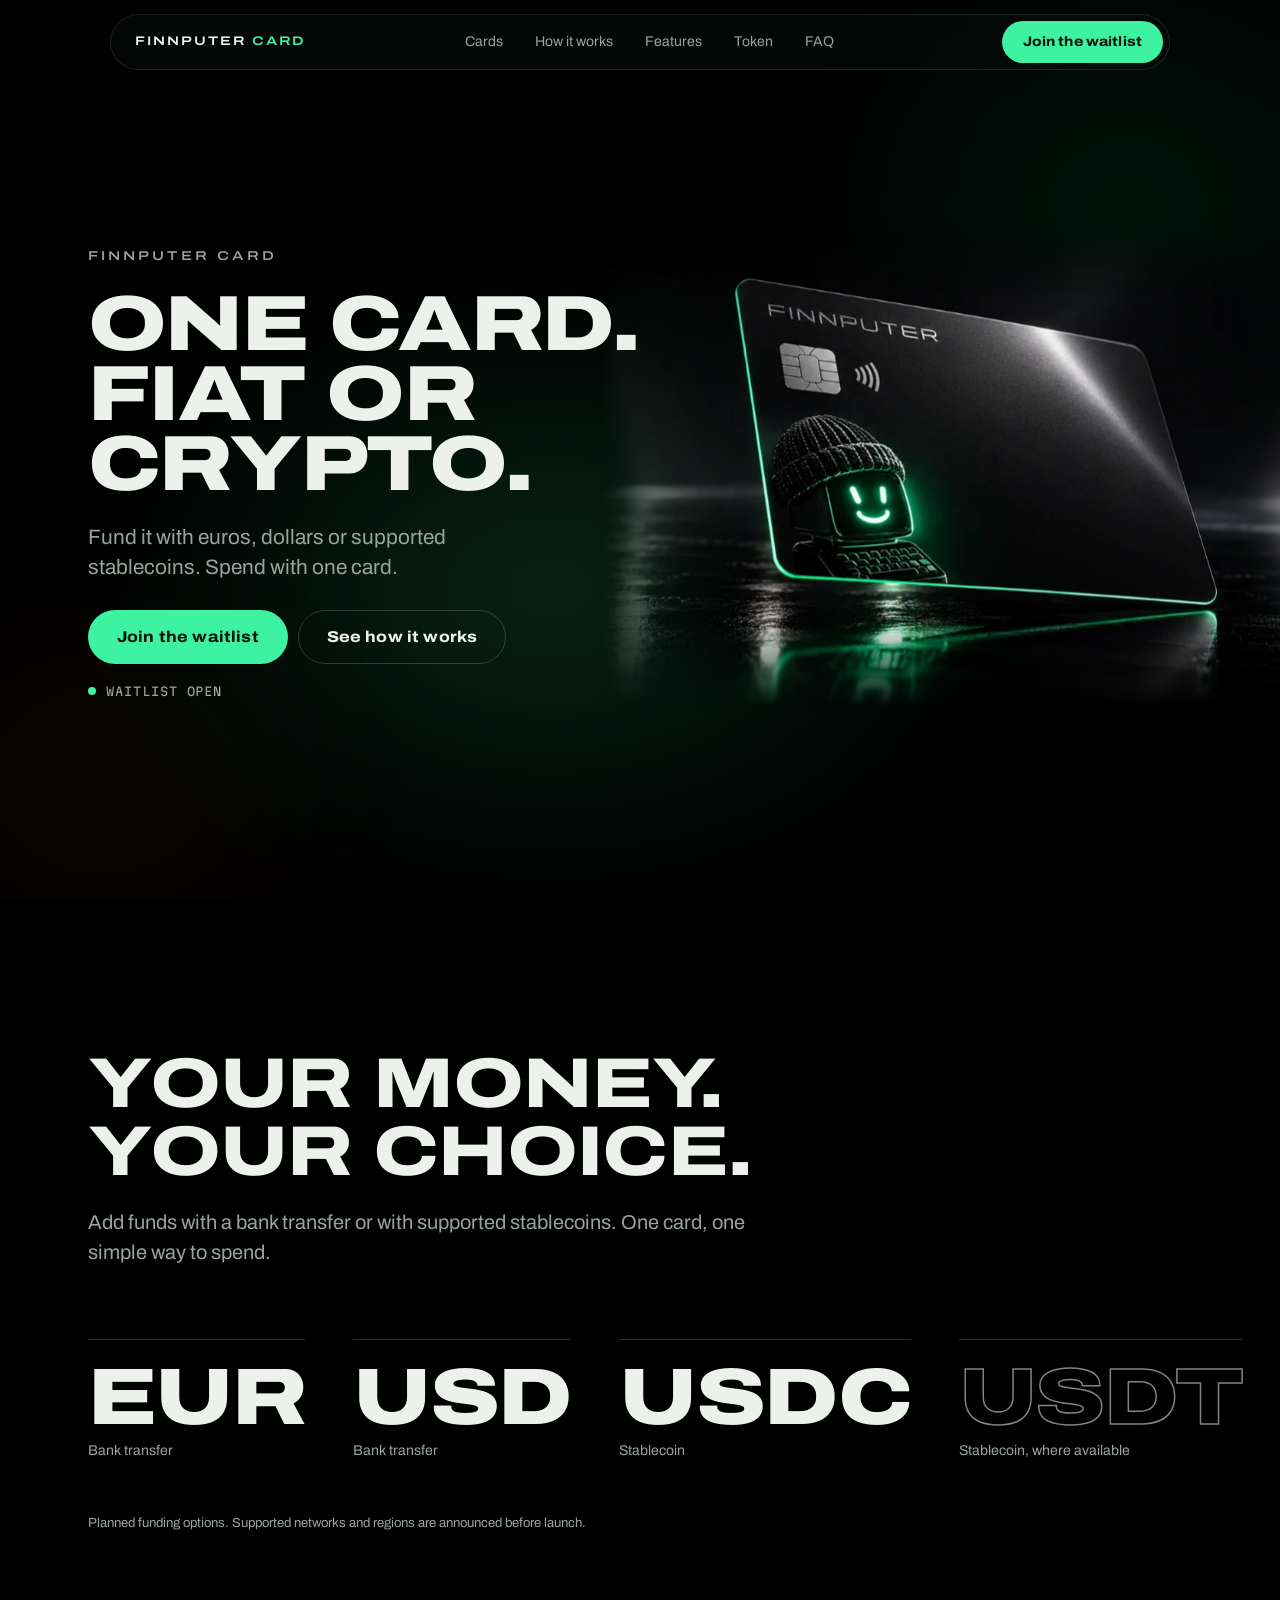
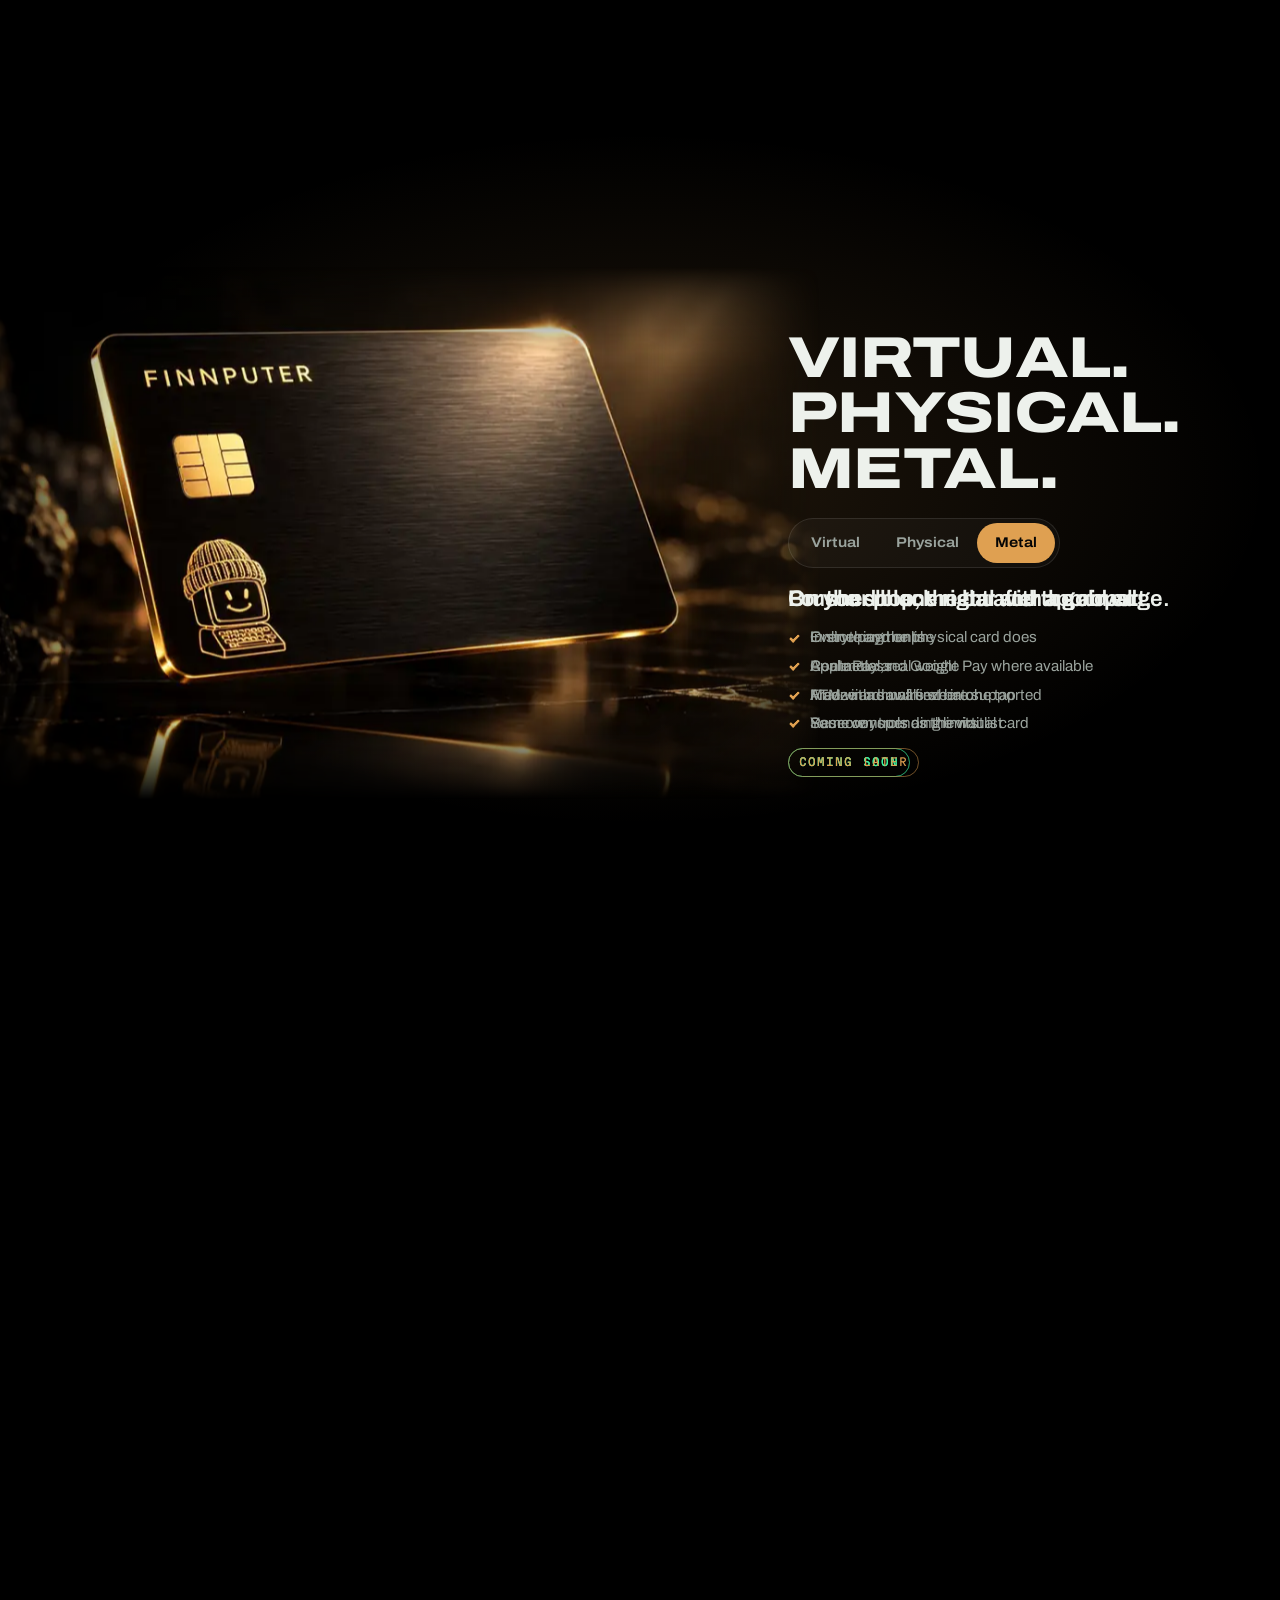
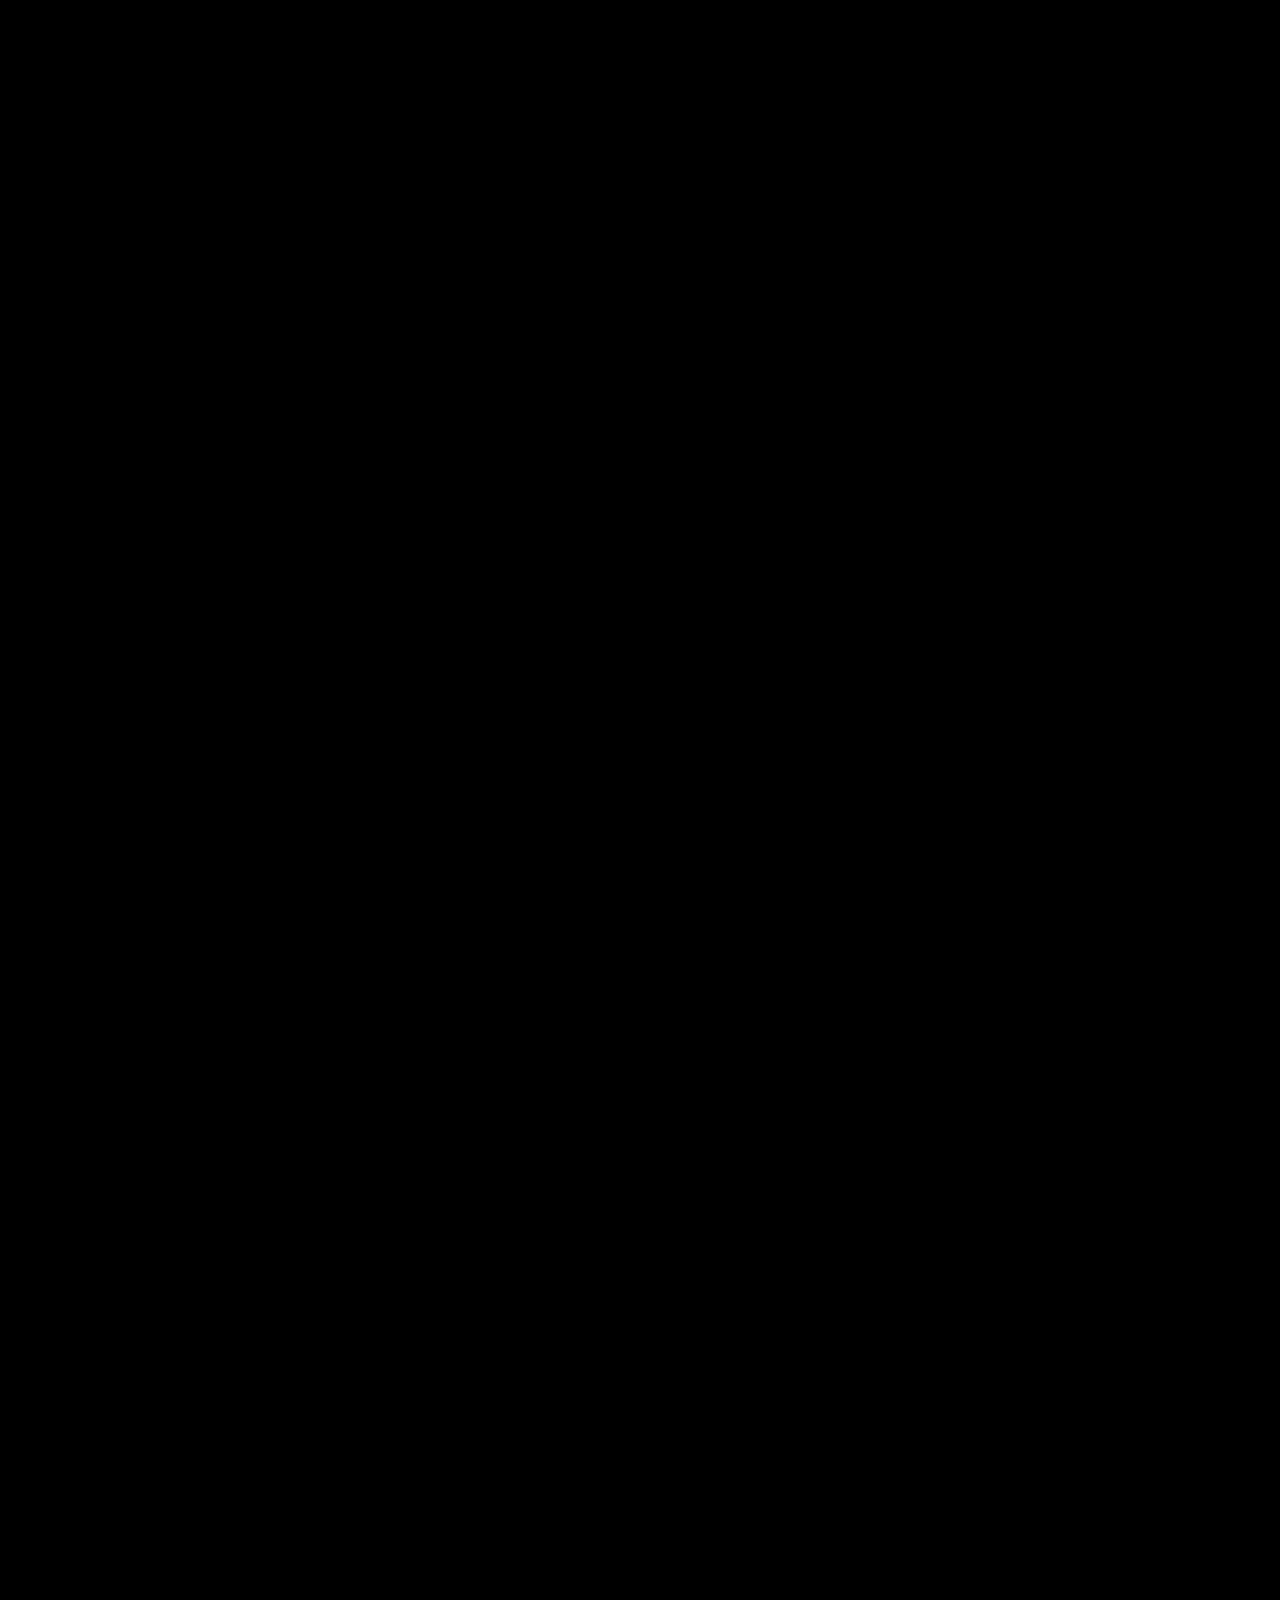
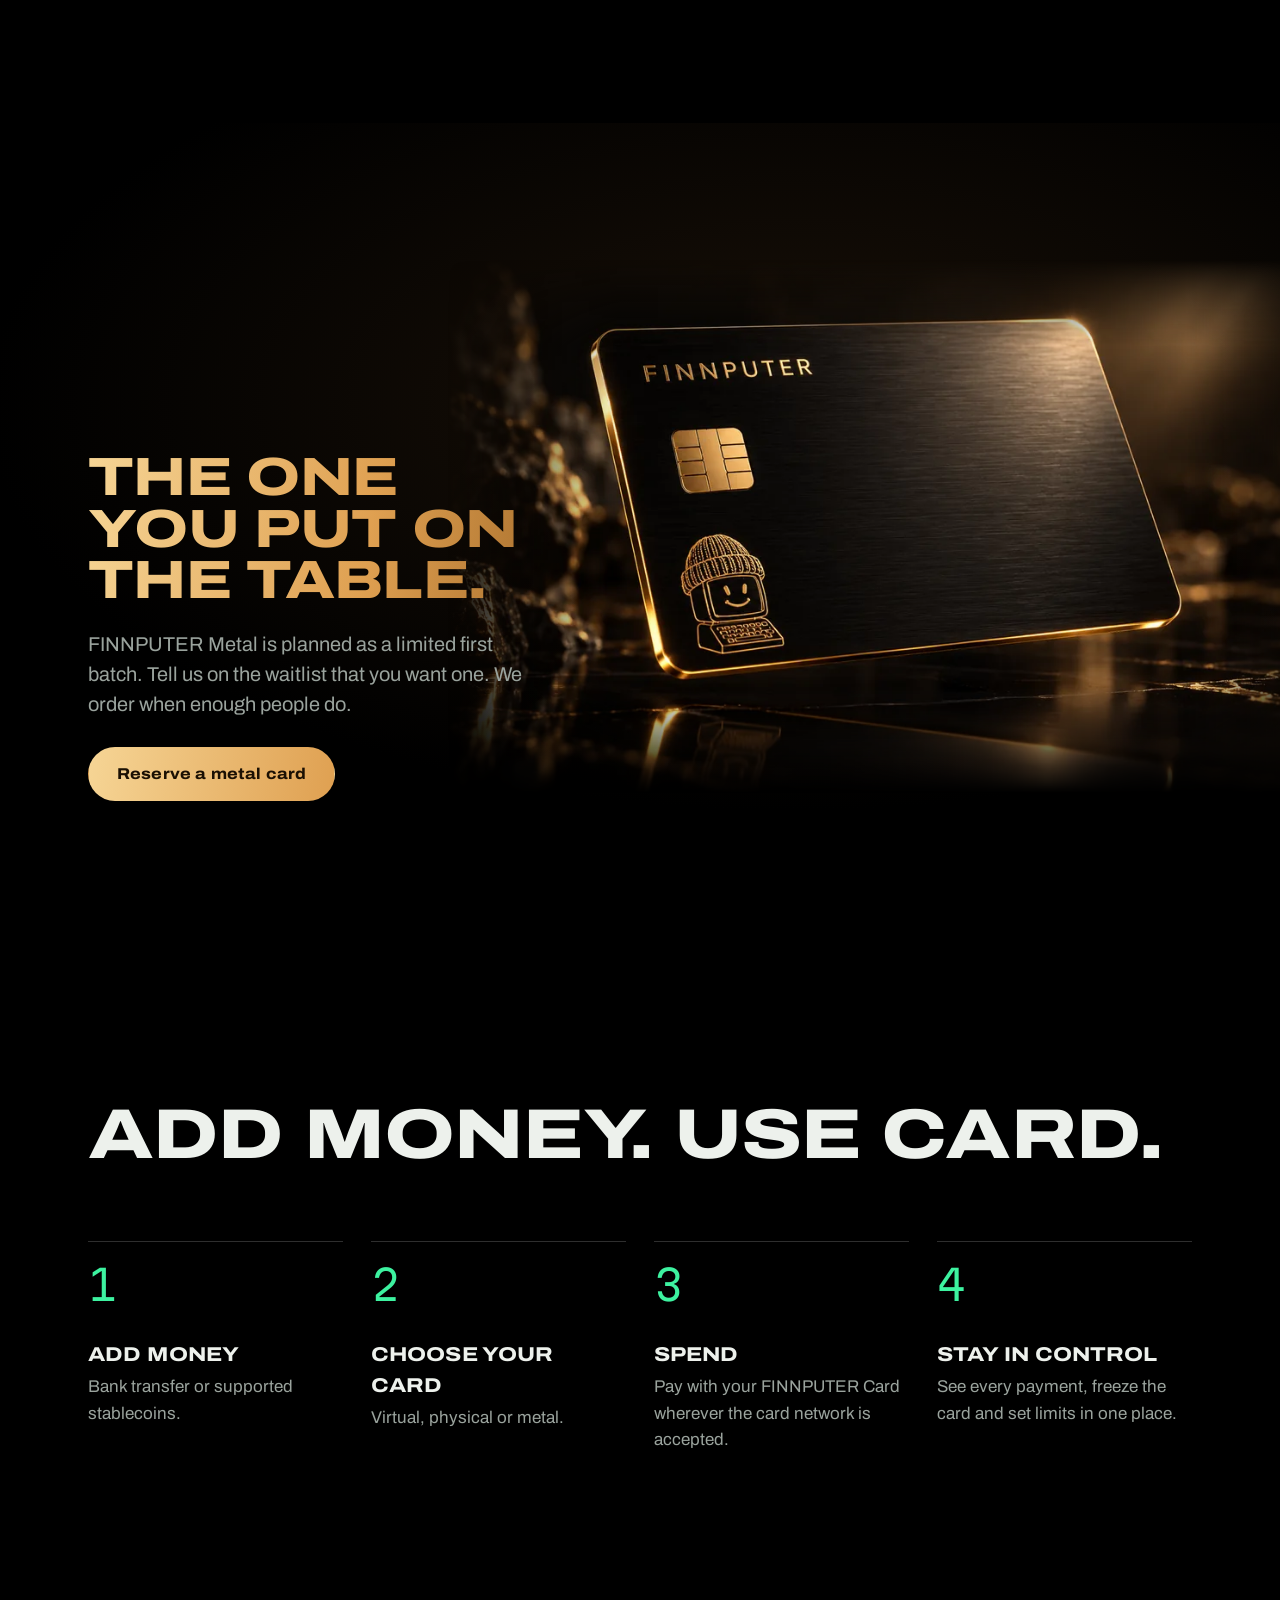
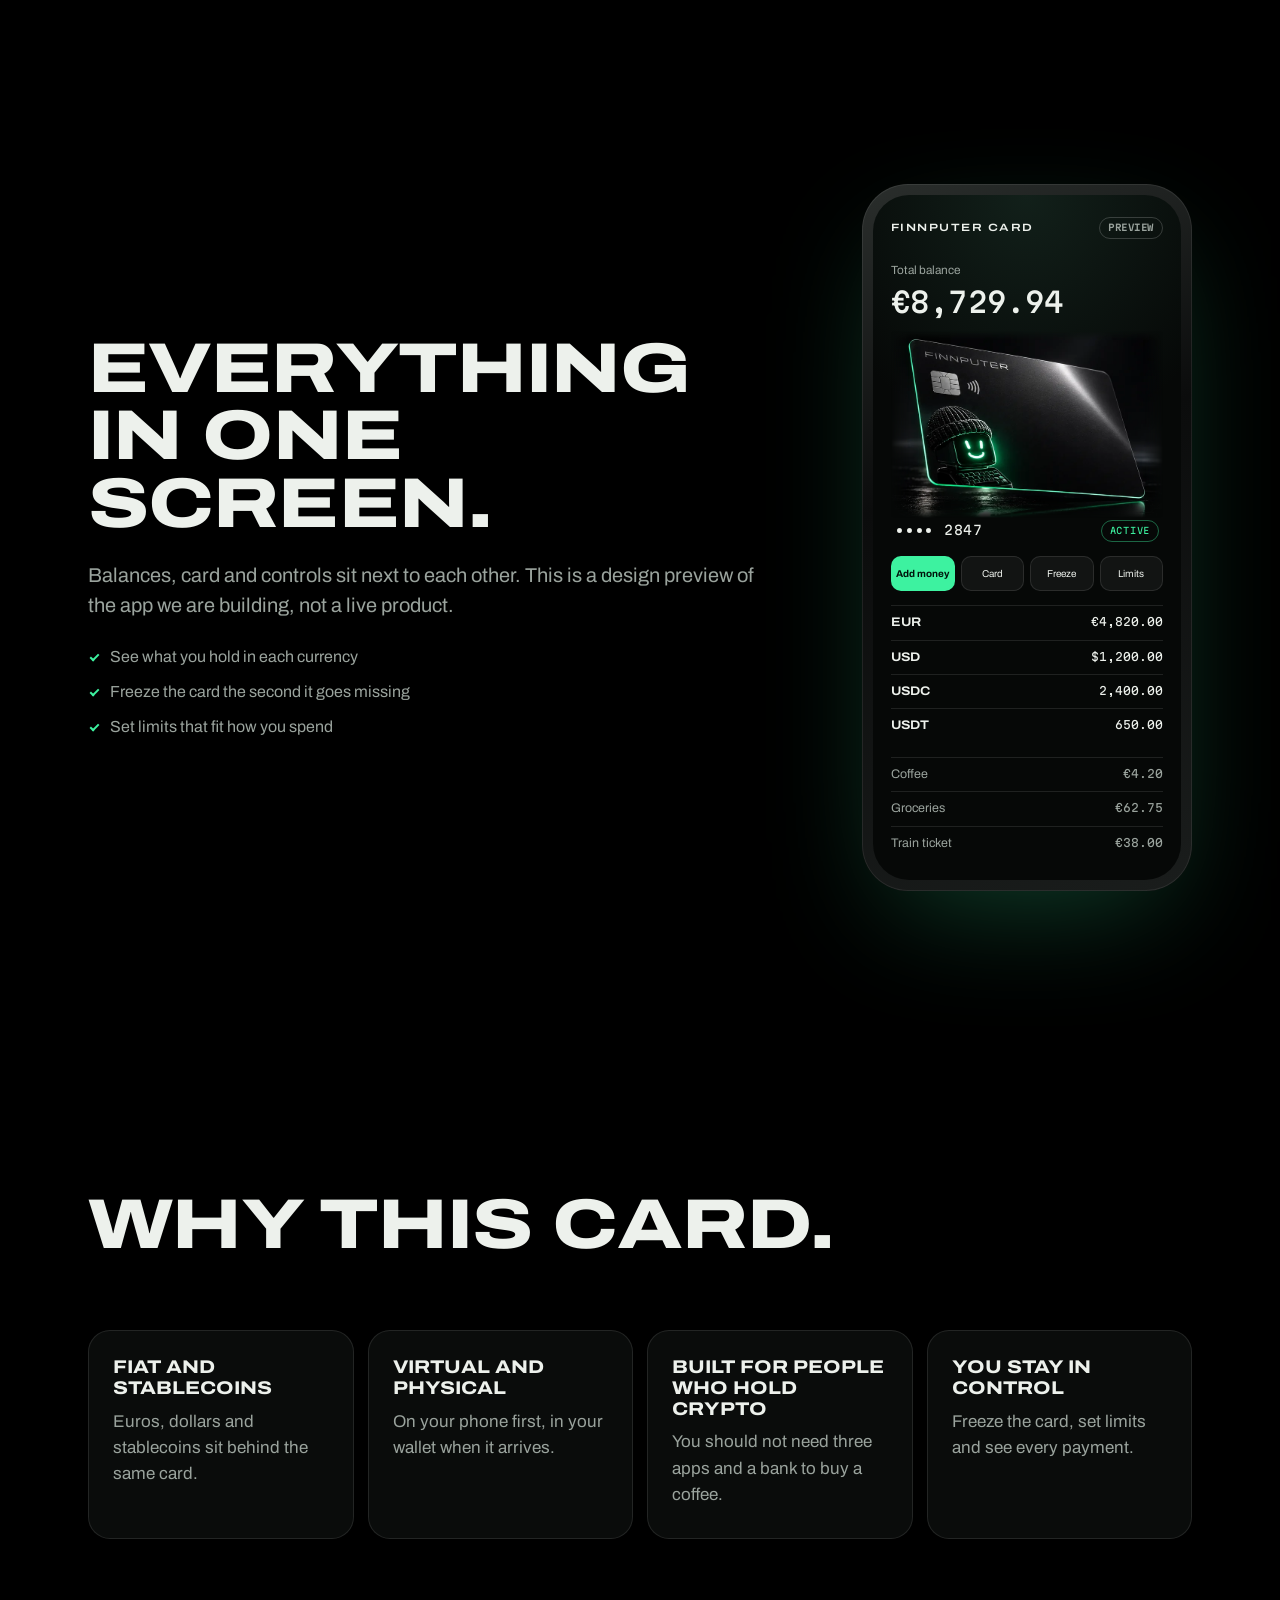
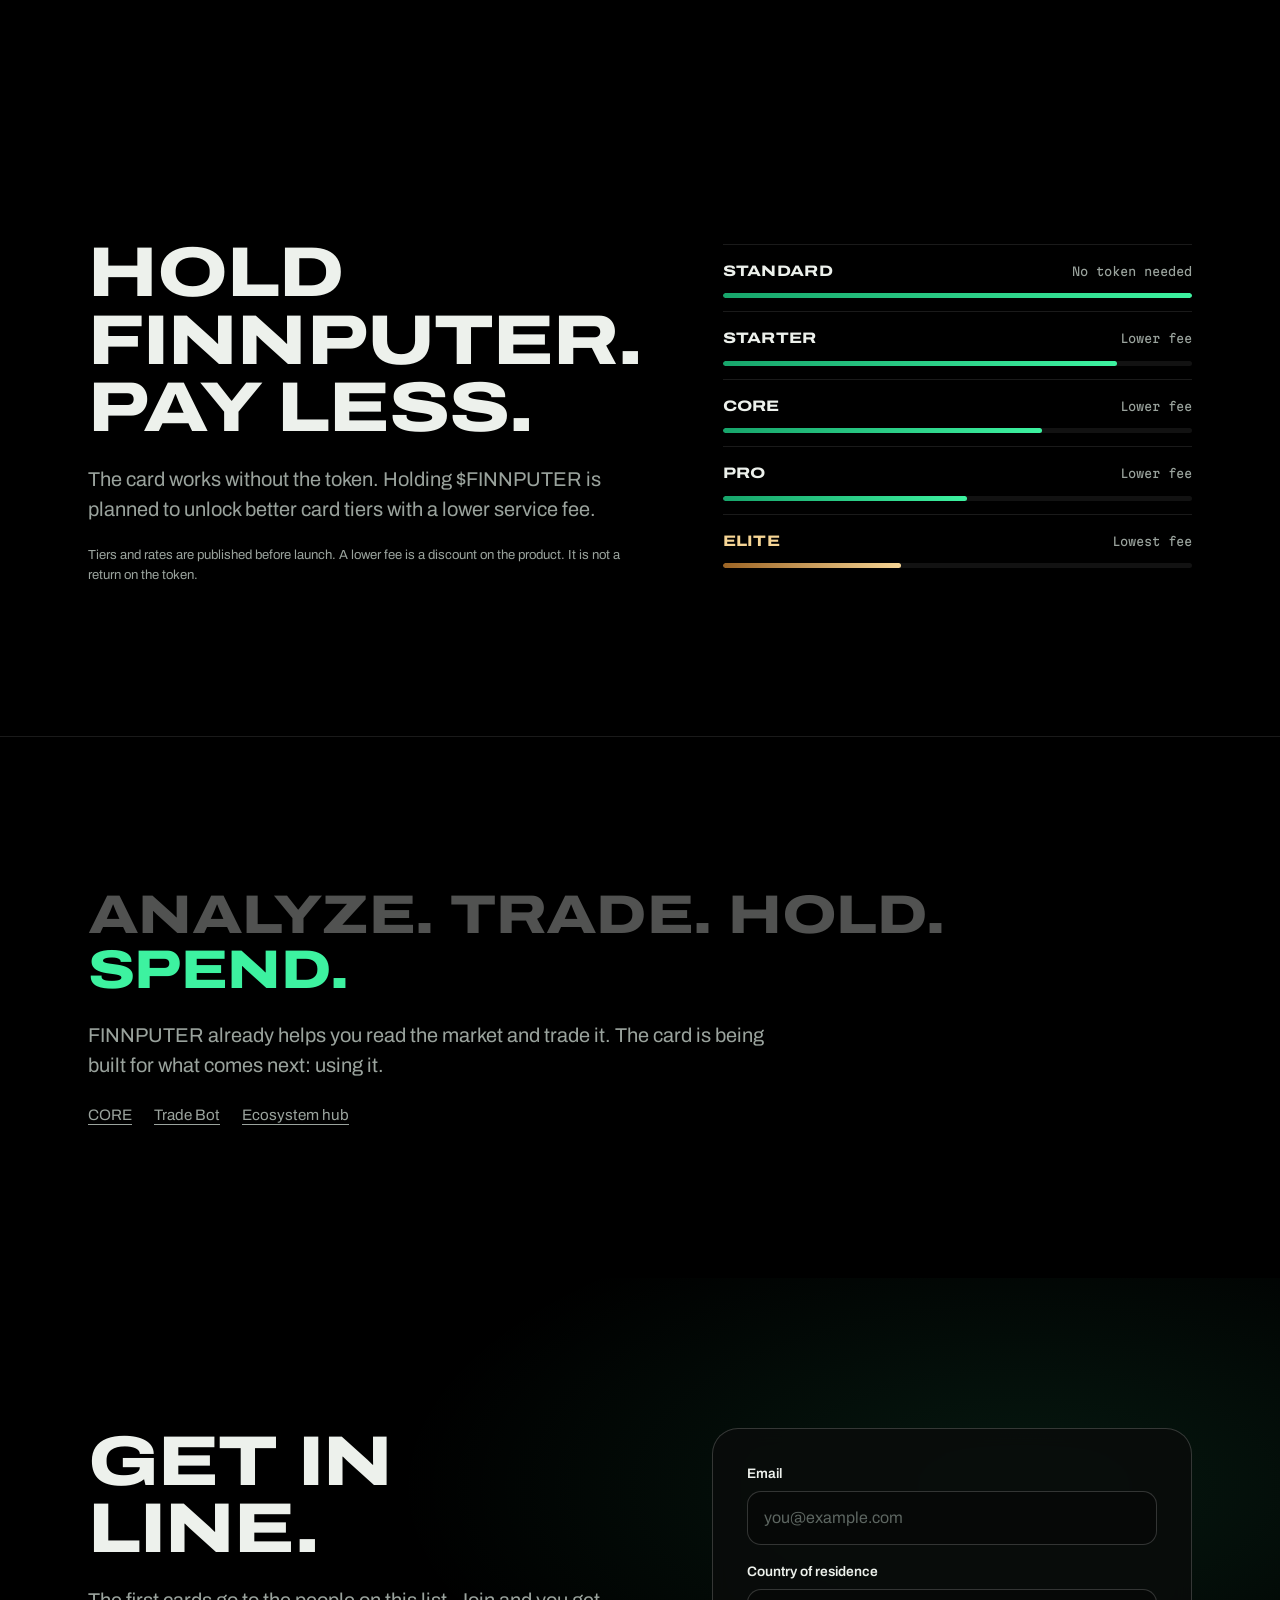
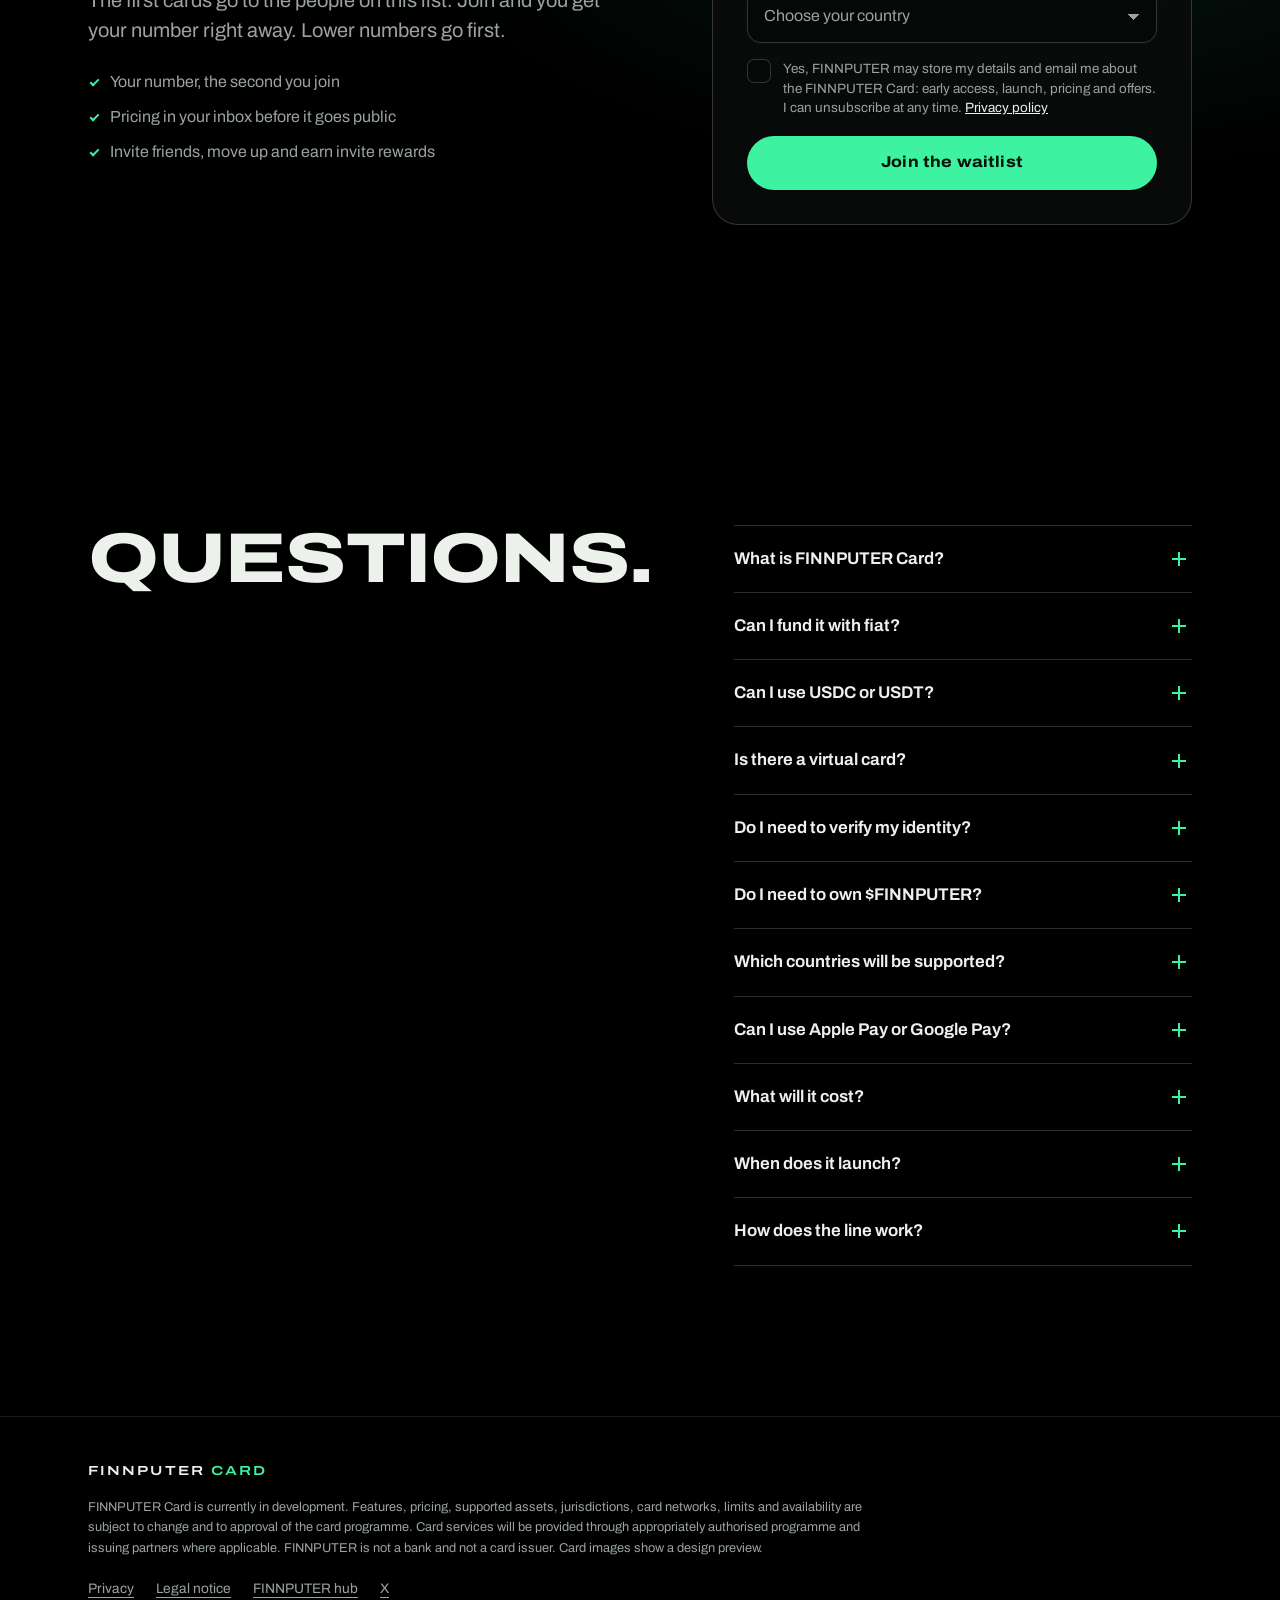
==== index.html @ e493e930 "Add files via upload" ====
<!doctype html>
<html lang="en">
<head>
<meta charset="utf-8">
<meta name="viewport" content="width=device-width, initial-scale=1, viewport-fit=cover">
<title>FINNPUTER Card. One card, fiat or crypto.</title>
<meta name="description" content="FINNPUTER Card is coming soon. Fund it with euros, dollars or supported stablecoins and spend with one card. Join the waitlist.">
<meta name="theme-color" content="#000000">
<link rel="canonical" href="https://card.finnputerdex.com/">
<meta property="og:type" content="website">
<meta property="og:title" content="FINNPUTER Card. One card, fiat or crypto.">
<meta property="og:description" content="Coming soon. Fund it with euros, dollars or supported stablecoins and spend with one card.">
<meta property="og:url" content="https://card.finnputerdex.com/">
<meta property="og:image" content="https://card.finnputerdex.com/assets/img/card-glow-og.jpg">
<meta name="twitter:card" content="summary_large_image">
<meta name="twitter:site" content="@FINNPUTER28">
<link rel="icon" href="assets/img/favicon.svg" type="image/svg+xml">
<link rel="preload" href="assets/fonts/archivo.woff2" as="font" type="font/woff2" crossorigin>
<link rel="preload" as="image" href="assets/img/card-glow-1100.webp" imagesrcset="assets/img/card-glow-720.webp 720w, assets/img/card-glow-1100.webp 1100w, assets/img/card-glow-1672.webp 1672w" imagesizes="(min-width: 960px) 62vw, 130vw">
<link rel="stylesheet" href="assets/styles.css?v=4">
<script>document.documentElement.classList.add('js')</script>
</head>
<body>
<canvas id="spark" aria-hidden="true"></canvas>

<header class="nav" id="nav">
  <a class="nav__brand" href="#card" aria-label="FINNPUTER Card, back to top">FINNPUTER <span>Card</span></a>
  <nav class="nav__links" id="navLinks" aria-label="Sections">
    <a href="#cards">Cards</a>
    <a href="#how">How it works</a>
    <a href="#features">Features</a>
    <a href="#token">Token</a>
    <a href="#faq">FAQ</a>
  </nav>
  <div class="nav__end">
    <a class="btn btn--small nav__cta" href="#waitlist">Join<span>&nbsp;the waitlist</span></a>
    <button class="nav__menu" id="navMenu" type="button" aria-label="Menu" aria-expanded="false" aria-controls="navLinks"><i></i><i></i></button>
  </div>
</header>

<main>

<!-- HERO -->
<section class="hero" id="card">
  <div class="aurora" aria-hidden="true"><i></i><i></i><i></i></div>
  <div class="hero__visual" id="heroVisual" aria-hidden="true">
    <img class="hero__img" alt="" width="1672" height="941" fetchpriority="high"
      src="assets/img/card-glow-1100.webp"
      srcset="assets/img/card-glow-720.webp 720w, assets/img/card-glow-1100.webp 1100w, assets/img/card-glow-1672.webp 1672w"
      sizes="(min-width: 960px) 62vw, 130vw">
    <div class="hero__sweep"></div>
  </div>
  <div class="hero__copy wrap">
    <p class="hero__name">FINNPUTER Card</p>
    <h1 class="hero__title">One card. <span>Fiat or crypto.</span></h1>
    <p class="hero__sub">Fund it with euros, dollars or supported stablecoins. Spend with one card.</p>
    <div class="hero__cta">
      <a class="btn" href="#waitlist">Join the waitlist</a>
      <a class="btn btn--ghost" href="#how">See how it works</a>
    </div>
    <p class="status"><span class="status__dot"></span><span class="shiny">Waitlist open</span><span class="status__count" id="heroCount" hidden></span></p>
  </div>
</section>

<!-- FUNDING -->
<section class="band funding" id="funding">
  <div class="wrap">
    <h2 class="h2" data-reveal>Your money. Your choice.</h2>
    <p class="lead" data-reveal>Add funds with a bank transfer or with supported stablecoins. One card, one simple way to spend.</p>
    <ul class="assets" data-stagger>
      <li class="asset" data-reveal><b>EUR</b><span>Bank transfer</span></li>
      <li class="asset" data-reveal><b>USD</b><span>Bank transfer</span></li>
      <li class="asset" data-reveal><b>USDC</b><span>Stablecoin</span></li>
      <li class="asset asset--soft" data-reveal><b>USDT</b><span>Stablecoin, where available</span></li>
    </ul>
    <p class="fine" data-reveal>Planned funding options. Supported networks and regions are announced before launch.</p>
  </div>
</section>

<!-- CARD SHOWCASE (pinned scroll film, real renders) -->
<section class="showcase" id="cards" aria-label="The three cards" data-skin="virtual">
  <div class="showcase__pin">
    <div class="showcase__glow" aria-hidden="true"></div>
    <div class="wrap showcase__head">
      <h2 class="h2 showcase__title">Virtual. Physical. Metal.</h2>
    </div>
    <div class="film" id="film" aria-hidden="true">
      <div class="film__tilt">
        <img class="film__img film__img--a" alt="" width="1672" height="941" loading="lazy"
          src="assets/img/card-glow-1100.webp"
          srcset="assets/img/card-glow-720.webp 720w, assets/img/card-glow-1100.webp 1100w, assets/img/card-glow-1672.webp 1672w"
          sizes="(min-width: 960px) 72vw, 150vw">
        <img class="film__img film__img--b" alt="" width="1672" height="941" loading="lazy"
          src="assets/img/card-gold-1100.webp"
          srcset="assets/img/card-gold-720.webp 720w, assets/img/card-gold-1100.webp 1100w, assets/img/card-gold-1672.webp 1672w"
          sizes="(min-width: 960px) 72vw, 150vw">
        <canvas class="film__canvas" id="filmCanvas" hidden></canvas>
        <img class="film__img film__img--p" alt="" width="1672" height="941" loading="lazy"
          src="assets/img/card-physical-1100.webp"
          srcset="assets/img/card-physical-720.webp 720w, assets/img/card-physical-1100.webp 1100w"
          sizes="(min-width: 960px) 72vw, 150vw">
        <div class="film__flash"></div>
      </div>
    </div>
    <div class="wrap showcase__info">
      <div class="tabs" role="tablist" aria-label="Card type">
        <button class="tab is-on" role="tab" aria-selected="true" data-card="0">Virtual</button>
        <button class="tab" role="tab" aria-selected="false" data-card="1">Physical</button>
        <button class="tab" role="tab" aria-selected="false" data-card="2">Metal</button>
      </div>
      <div class="panes">
        <article class="pane is-on" data-pane="0">
          <p class="pane__line">On your phone right after approval.</p>
          <ul class="ticks">
            <li>Online payments</li>
            <li>Apple Pay and Google Pay where available</li>
            <li>Freeze and unfreeze in one tap</li>
            <li>Your own spending limits</li>
          </ul>
          <p class="tag">Coming soon</p>
        </article>
        <article class="pane" data-pane="1">
          <p class="pane__line">For the shop, the bar and the airport.</p>
          <ul class="ticks">
            <li>In store and online</li>
            <li>Contactless</li>
            <li>ATM withdrawals where supported</li>
            <li>Same controls as the virtual card</li>
          </ul>
          <p class="tag">Coming soon</p>
        </article>
        <article class="pane" data-pane="2">
          <p class="pane__line">Brushed black metal with a gold edge.</p>
          <ul class="ticks">
            <li>Everything the physical card does</li>
            <li>Real metal, real weight</li>
            <li>Made in a small first batch</li>
            <li>Reserve yours on the waitlist</li>
          </ul>
          <p class="tag tag--gold">Coming later</p>
        </article>
      </div>
    </div>
  </div>
</section>

<!-- METAL -->
<section class="metal" id="metal">
  <div class="metal__visual" aria-hidden="true">
    <img alt="" loading="lazy" width="1672" height="941"
      src="assets/img/card-gold-1100.webp"
      srcset="assets/img/card-gold-720.webp 720w, assets/img/card-gold-1100.webp 1100w, assets/img/card-gold-1672.webp 1672w"
      sizes="(min-width: 960px) 70vw, 140vw">
    <div class="metal__sweep"></div>
  </div>
  <div class="wrap metal__copy">
    <h2 class="h2 h2--gold" data-reveal>The one you put on the table.</h2>
    <p class="lead" data-reveal>FINNPUTER Metal is planned as a limited first batch. Tell us on the waitlist that you want one. We order when enough people do.</p>
    <a class="btn btn--gold" href="#waitlist" data-reveal>Reserve a metal card</a>
  </div>
</section>

<!-- HOW IT WORKS -->
<section class="band how" id="how">
  <div class="wrap">
    <h2 class="h2" data-reveal>Add money. Use card.</h2>
    <ol class="steps" data-stagger>
      <li class="step" data-reveal><h3>Add money</h3><p>Bank transfer or supported stablecoins.</p></li>
      <li class="step" data-reveal><h3>Choose your card</h3><p>Virtual, physical or metal.</p></li>
      <li class="step" data-reveal><h3>Spend</h3><p>Pay with your FINNPUTER Card wherever the card network is accepted.</p></li>
      <li class="step" data-reveal><h3>Stay in control</h3><p>See every payment, freeze the card and set limits in one place.</p></li>
    </ol>
  </div>
</section>

<!-- DASHBOARD PREVIEW -->
<section class="band preview" id="preview">
  <div class="wrap preview__grid">
    <div class="preview__copy">
      <h2 class="h2" data-reveal>Everything in one screen.</h2>
      <p class="lead" data-reveal>Balances, card and controls sit next to each other. This is a design preview of the app we are building, not a live product.</p>
      <ul class="ticks ticks--wide" data-reveal>
        <li>See what you hold in each currency</li>
        <li>Freeze the card the second it goes missing</li>
        <li>Set limits that fit how you spend</li>
      </ul>
    </div>
    <div class="phone" id="phone" data-reveal aria-label="Preview of the FINNPUTER Card app">
      <div class="phone__screen">
        <div class="phone__top"><span>FINNPUTER Card</span><span class="phone__pill">Preview</span></div>
        <p class="phone__label">Total balance</p>
        <p class="phone__total"><span data-count="8730" data-prefix="€" data-decimals="2">€8,730.00</span></p>
        <div class="mini" id="mini">
          <img class="mini__img" alt="" loading="lazy" src="assets/img/card-glow-720.webp" srcset="assets/img/card-glow-720.webp 720w, assets/img/card-glow-1100.webp 1100w" sizes="440px" width="720" height="405">
        </div>
        <p class="mini__meta"><span class="mini__num">•••• 2847</span><span class="mini__state">Active</span></p>
        <div class="phone__actions">
          <span>Add money</span><span>Card</span><span>Freeze</span><span>Limits</span>
        </div>
        <ul class="phone__assets">
          <li><b>EUR</b><span>€4,820.00</span></li>
          <li><b>USD</b><span>$1,200.00</span></li>
          <li><b>USDC</b><span>2,400.00</span></li>
          <li><b>USDT</b><span>650.00</span></li>
        </ul>
        <ul class="phone__tx">
          <li><span>Coffee</span><span>€4.20</span></li>
          <li><span>Groceries</span><span>€62.75</span></li>
          <li><span>Train ticket</span><span>€38.00</span></li>
        </ul>
      </div>
    </div>
  </div>
</section>

<!-- WHY -->
<section class="band why" id="features">
  <div class="wrap">
    <h2 class="h2" data-reveal>Why this card.</h2>
    <div class="spots" data-stagger>
      <article class="spot" data-reveal><h3>Fiat and stablecoins</h3><p>Euros, dollars and stablecoins sit behind the same card.</p></article>
      <article class="spot" data-reveal><h3>Virtual and physical</h3><p>On your phone first, in your wallet when it arrives.</p></article>
      <article class="spot" data-reveal><h3>Built for people who hold crypto</h3><p>You should not need three apps and a bank to buy a coffee.</p></article>
      <article class="spot" data-reveal><h3>You stay in control</h3><p>Freeze the card, set limits and see every payment.</p></article>
    </div>
  </div>
</section>

<!-- TOKEN -->
<section class="band token" id="token">
  <div class="wrap token__grid">
    <div>
      <h2 class="h2" data-reveal>Hold FINNPUTER. Pay less.</h2>
      <p class="lead" data-reveal>The card works without the token. Holding $FINNPUTER is planned to unlock better card tiers with a lower service fee.</p>
      <p class="fine" data-reveal id="tierNote">Tiers and rates are published before launch. A lower fee is a discount on the product. It is not a return on the token.</p>
    </div>
    <ol class="tiers" id="tiers" data-stagger aria-label="Planned card tiers">
      <li class="tier" data-reveal style="--w:100%"><b>Standard</b><span>No token needed</span><i></i></li>
      <li class="tier" data-reveal style="--w:84%"><b>Starter</b><span>Lower fee</span><i></i></li>
      <li class="tier" data-reveal style="--w:68%"><b>Core</b><span>Lower fee</span><i></i></li>
      <li class="tier" data-reveal style="--w:52%"><b>Pro</b><span>Lower fee</span><i></i></li>
      <li class="tier tier--gold" data-reveal style="--w:38%"><b>Elite</b><span>Lowest fee</span><i></i></li>
    </ol>
  </div>
  <div class="wrap calc" id="calc" hidden>
    <h3 class="h3">What holding saves you</h3>
    <label class="calc__label" for="spend">What you load per month <output id="spendOut">$2,000</output></label>
    <input class="calc__range" id="spend" type="range" min="250" max="15000" step="250" value="2000">
    <div class="calc__rows" id="calcRows"></div>
    <p class="fine">Illustrative. Final rates depend on the card programme.</p>
  </div>
</section>

<!-- ECOSYSTEM -->
<section class="band eco" id="ecosystem">
  <div class="wrap">
    <p class="eco__line" data-reveal>Analyze. Trade. Hold. <em>Spend.</em></p>
    <p class="lead" data-reveal>FINNPUTER already helps you read the market and trade it. The card is being built for what comes next: using it.</p>
    <p class="eco__links" data-reveal>
      <a href="https://core.finnputerdex.com" rel="noopener">CORE</a>
      <a href="https://t.me/FinnputerTradeBot" rel="noopener">Trade Bot</a>
      <a href="https://hub.finnputerdex.com" rel="noopener">Ecosystem hub</a>
    </p>
  </div>
</section>

<!-- WAITLIST -->
<section class="band waitlist" id="waitlist">
  <div class="wrap waitlist__grid">
    <div class="waitlist__copy">
      <h2 class="h2" data-reveal>Get in line.</h2>
      <p class="lead" data-reveal>The first cards go to the people on this list. Join and you get your number right away. Lower numbers go first.</p>
      <ul class="ticks ticks--wide" data-reveal>
        <li>Your number, the second you join</li>
        <li>Pricing in your inbox before it goes public</li>
        <li>Invite friends, move up and earn invite rewards</li>
      </ul>
      <p class="live" id="liveCount" hidden><b id="liveNum">0</b> people are already in line.</p>
    </div>

    <div class="form" data-reveal>
      <form id="joinForm" novalidate>
        <div class="field">
          <label for="email">Email</label>
          <input id="email" name="email" type="email" autocomplete="email" inputmode="email" required placeholder="you@example.com">
        </div>
        <div class="field">
          <label for="country">Country of residence</label>
          <select id="country" name="country" required><option value="">Choose your country</option></select>
        </div>
        <div class="field field--hp" aria-hidden="true">
          <label for="website">Website</label>
          <input id="website" name="website" type="text" tabindex="-1" autocomplete="off">
        </div>
        <label class="check">
          <input type="checkbox" id="consent" name="consent" required>
          <span id="consentText">Yes, FINNPUTER may store my details and email me about the FINNPUTER Card: early access, launch, pricing and offers. I can unsubscribe at any time. <a href="privacy.html">Privacy policy</a></span>
        </label>
        <p class="form__msg" id="joinMsg" role="alert"></p>
        <button class="btn btn--full" type="submit" id="joinBtn">Join the waitlist</button>
      </form>

      <div class="done" id="done" hidden>
        <div class="place" id="place" hidden>
          <p class="place__eyebrow">You're in. Your number</p>
          <p class="place__num"><i>#</i><span id="placeNum">0</span></p>
        </div>
        <h3 class="done__title" id="doneTitle">You're on the list.</h3>
        <p class="done__sub" id="doneSub">We'll let you know when FINNPUTER Card is ready.</p>
        <div class="invite" id="invite" hidden>
          <h4 class="invite__title">Move up the list</h4>
          <p class="invite__text">Every friend who joins with your link moves you up <b data-boost>10</b> places.</p>
          <div class="invite__row">
            <input id="inviteLink" type="text" readonly aria-label="Your invite link">
            <button class="btn btn--small" type="button" id="inviteCopy">Copy</button>
          </div>
          <a class="btn btn--ghost btn--full" id="inviteX" href="#" target="_blank" rel="noopener">Share on X</a>
          <p class="invite__stat" id="inviteStat" hidden></p>
          <p class="invite__note">Every invite stays linked to you. Invite rewards are announced together with pricing.</p>
        </div>
        <form id="moreForm" novalidate>
          <p class="done__ask">Six quick questions. All optional. They help us build the card you actually want.</p>
          <fieldset class="chips"><legend>Which card do you want?</legend>
            <label><input type="radio" name="card_interest" value="virtual"><span>Virtual</span></label>
            <label><input type="radio" name="card_interest" value="physical"><span>Physical</span></label>
            <label><input type="radio" name="card_interest" value="metal"><span>Metal</span></label>
            <label><input type="radio" name="card_interest" value="multiple"><span>More than one</span></label>
          </fieldset>
          <fieldset class="chips"><legend>How would you fund it?</legend>
            <label><input type="radio" name="funding" value="fiat"><span>Bank transfer</span></label>
            <label><input type="radio" name="funding" value="usdc"><span>USDC</span></label>
            <label><input type="radio" name="funding" value="usdt"><span>USDT</span></label>
            <label><input type="radio" name="funding" value="multiple"><span>A mix</span></label>
          </fieldset>
          <fieldset class="chips"><legend>How much would you spend per month?</legend>
            <label><input type="radio" name="monthly_spend" value="lt1k"><span>Under $1,000</span></label>
            <label><input type="radio" name="monthly_spend" value="1k_5k"><span>$1,000 to $5,000</span></label>
            <label><input type="radio" name="monthly_spend" value="5k_10k"><span>$5,000 to $10,000</span></label>
            <label><input type="radio" name="monthly_spend" value="gt10k"><span>Over $10,000</span></label>
          </fieldset>
          <fieldset class="chips"><legend>What is a fair one time price for the card?</legend>
            <label><input type="radio" name="price_ok" value="0"><span>It should be free</span></label>
            <label><input type="radio" name="price_ok" value="25"><span>Up to $25</span></label>
            <label><input type="radio" name="price_ok" value="75"><span>Up to $75</span></label>
            <label><input type="radio" name="price_ok" value="150"><span>Up to $150</span></label>
            <label><input type="radio" name="price_ok" value="more"><span>More for metal</span></label>
          </fieldset>
          <fieldset class="chips"><legend>Already using FINNPUTER?</legend>
            <label><input type="radio" name="finnputer_user" value="yes"><span>Yes</span></label>
            <label><input type="radio" name="finnputer_user" value="no"><span>No</span></label>
          </fieldset>
          <fieldset class="chips"><legend>Do you hold $FINNPUTER?</legend>
            <label><input type="radio" name="holder" value="yes"><span>Yes</span></label>
            <label><input type="radio" name="holder" value="no"><span>No</span></label>
            <label><input type="radio" name="holder" value="na"><span>Prefer not to say</span></label>
          </fieldset>
          <p class="form__msg" id="moreMsg" role="alert"></p>
          <button class="btn btn--full" type="submit" id="moreBtn">Save answers</button>
        </form>
        <p class="done__reset"><button type="button" id="notMe">Not you? Use another email</button></p>
      </div>
    </div>
  </div>
</section>

<!-- FAQ -->
<section class="band faq" id="faq">
  <div class="wrap faq__grid">
    <h2 class="h2" data-reveal>Questions.</h2>
    <div class="faq__list" data-reveal>
      <details><summary>What is FINNPUTER Card?</summary><p>An upcoming payment card that connects traditional money and supported digital assets with everyday card spending.</p></details>
      <details><summary>Can I fund it with fiat?</summary><p>Yes, that is the plan. Bank transfer funding is planned next to supported digital assets, subject to the final card programme.</p></details>
      <details><summary>Can I use USDC or USDT?</summary><p>Stablecoin funding is planned. Which coins and networks are supported depends on your region and is announced before launch.</p></details>
      <details><summary>Is there a virtual card?</summary><p>Yes. A virtual and a physical card are planned, with a metal card to follow.</p></details>
      <details><summary>Do I need to verify my identity?</summary><p>Yes. Identity verification is part of the card programme, as with any regulated payment card.</p></details>
      <details><summary>Do I need to own $FINNPUTER?</summary><p>No. The card works without the token. Holding the token is planned to lower your service fee.</p></details>
      <details><summary>Which countries will be supported?</summary><p>Country availability is announced once the card programme is approved. Your answer on the waitlist helps us push for your country.</p></details>
      <details><summary>Can I use Apple Pay or Google Pay?</summary><p>Digital wallet support is planned where the card programme supports it.</p></details>
      <details><summary>What will it cost?</summary><p>Pricing is announced before launch. The waitlist sees it first.</p></details>
      <details><summary>When does it launch?</summary><p>There is no date yet. The waitlist hears first.</p></details>
      <details><summary>How does the line work?</summary><p>You get a number when you join. Lower numbers get the card first. Every friend who joins with your link moves you up <span data-boost>10</span> places and stays linked to you. Invite rewards are announced together with pricing. Cards go out in number order, as each country opens.</p></details>
    </div>
  </div>
</section>

</main>

<footer class="foot">
  <div class="wrap">
    <p class="foot__brand">FINNPUTER <span>Card</span></p>
    <p class="foot__legal">FINNPUTER Card is currently in development. Features, pricing, supported assets, jurisdictions, card networks, limits and availability are subject to change and to approval of the card programme. Card services will be provided through appropriately authorised programme and issuing partners where applicable. FINNPUTER is not a bank and not a card issuer. Card images show a design preview.</p>
    <p class="foot__links">
      <a href="privacy.html">Privacy</a>
      <a href="legal.html">Legal notice</a>
      <a href="https://hub.finnputerdex.com" rel="noopener">FINNPUTER hub</a>
      <a href="https://x.com/FINNPUTER28" rel="noopener">X</a>
    </p>
  </div>
</footer>

<script src="assets/config.js"></script>
<script src="assets/app.js?v=4" defer></script>
</body>
</html>
---- assets/styles.css ----
/* FINNPUTER Card */
@font-face{font-family:"Archivo";src:url(fonts/archivo.woff2) format("woff2");font-weight:100 900;font-stretch:62% 125%;font-display:swap}
@font-face{font-family:"Martian Mono";src:url(fonts/martian-mono.woff2) format("woff2");font-weight:100 800;font-stretch:75% 112.5%;font-display:swap}

:root{
  --black:#000;
  --ink:#0A0C0B;
  --panel:#0F1211;
  --line:rgba(255,255,255,.10);
  --line-2:rgba(255,255,255,.18);
  --bone:#EDF1EC;
  --dim:#9AA39D;
  --mint:#3DF2A0;
  --mint-d:#17A56B;
  --gold:#DFA051;
  --gold-hi:#F6D595;
  --sans:"Archivo",system-ui,-apple-system,"Segoe UI",Roboto,sans-serif;
  --mono:"Martian Mono",ui-monospace,SFMono-Regular,Menlo,monospace;
  --gutter:clamp(20px,5vw,48px);
  --ease:cubic-bezier(.2,.7,.2,1);
}
*,*::before,*::after{box-sizing:border-box}
html{scroll-behavior:smooth;-webkit-text-size-adjust:100%}
body{margin:0;background:var(--black);color:var(--bone);font-family:var(--sans);font-size:17px;line-height:1.55;-webkit-font-smoothing:antialiased;overflow-x:hidden}
img{display:block;max-width:100%;height:auto}
a{color:inherit}
ul,ol{margin:0;padding:0;list-style:none}
h1,h2,h3,p{margin:0}
button,input,select{font:inherit;color:inherit}
:focus-visible{outline:2px solid var(--mint);outline-offset:3px;border-radius:6px}
::selection{background:var(--mint);color:#000}
[hidden]{display:none !important}

.wrap{width:100%;max-width:1200px;margin-inline:auto;padding-inline:var(--gutter)}
.band{padding-block:clamp(76px,12vw,150px);position:relative}
.h2{font-size:clamp(2rem,6.4vw,4.4rem);font-weight:800;font-stretch:125%;line-height:.96;letter-spacing:-.012em;text-transform:uppercase;text-wrap:balance}
.h2--gold{background:linear-gradient(100deg,var(--gold-hi),var(--gold) 55%,#9c6424);-webkit-background-clip:text;background-clip:text;color:transparent}
.h3{font-size:1.25rem;font-weight:700;font-stretch:112%}
.lead{font-size:clamp(1.05rem,1.6vw,1.25rem);color:var(--dim);max-width:34em;margin-top:1.1em;line-height:1.5}
.fine{font-size:.82rem;color:var(--dim);max-width:44em;margin-top:1.6em;opacity:.85}

/* buttons */
.btn{display:inline-flex;align-items:center;justify-content:center;min-height:54px;padding:0 28px;border-radius:999px;border:1px solid transparent;background:var(--mint);color:#00140b;font-weight:750;font-stretch:112%;font-size:.98rem;letter-spacing:.01em;text-decoration:none;cursor:pointer;transition:transform .25s var(--ease),box-shadow .25s var(--ease),background .25s}
.btn:hover{transform:translateY(-2px);box-shadow:0 10px 40px -8px rgba(61,242,160,.6)}
.btn:active{transform:translateY(0)}
.btn--ghost{background:transparent;color:var(--bone);border-color:var(--line-2)}
.btn--ghost:hover{box-shadow:none;border-color:var(--bone)}
.btn--gold{background:linear-gradient(100deg,var(--gold-hi),var(--gold));color:#1b1003}
.btn--gold:hover{box-shadow:0 10px 40px -8px rgba(223,160,81,.6)}
.btn--small{min-height:42px;padding:0 18px;font-size:.86rem}
.btn--full{width:100%}
.btn[disabled]{opacity:.55;cursor:progress;transform:none;box-shadow:none}

/* nav */
.nav{position:fixed;z-index:50;top:10px;left:50%;transform:translateX(-50%);width:min(1060px,calc(100% - 20px));display:flex;align-items:center;justify-content:space-between;gap:12px;padding:6px 6px 6px 18px;border-radius:999px;border:1px solid var(--line);background:rgba(10,13,12,.5);-webkit-backdrop-filter:blur(18px) saturate(1.5);backdrop-filter:blur(18px) saturate(1.5);transition:transform .45s var(--ease),background .3s,border-color .3s,border-radius .2s}
.nav.is-solid{background:rgba(6,8,7,.84);border-color:var(--line-2)}
.nav.is-away{transform:translate(-50%,-160%)}
.nav__brand{font-weight:600;font-stretch:125%;letter-spacing:.12em;font-size:.68rem;text-decoration:none;text-transform:uppercase;white-space:nowrap}
.nav__brand span{color:var(--mint)}
.nav__end{display:flex;align-items:center;gap:6px}
.nav__cta{min-height:38px;padding:0 15px;font-size:.8rem;white-space:nowrap}
.nav__menu{width:38px;height:38px;border-radius:50%;border:1px solid var(--line-2);background:rgba(255,255,255,.04);display:grid;place-content:center;gap:5px;cursor:pointer;padding:0}
.nav__menu i{display:block;width:15px;height:1.5px;border-radius:2px;background:var(--bone);transition:transform .3s var(--ease)}
.nav.is-open .nav__menu i:first-child{transform:translateY(3.25px) rotate(45deg)}
.nav.is-open .nav__menu i:last-child{transform:translateY(-3.25px) rotate(-45deg)}
.nav__links{position:absolute;top:calc(100% + 8px);left:0;right:0;display:grid;padding:8px;border-radius:22px;border:1px solid var(--line-2);background:rgba(6,8,7,.96);-webkit-backdrop-filter:blur(18px);backdrop-filter:blur(18px);opacity:0;visibility:hidden;transform:translateY(-8px);transition:opacity .25s,transform .3s var(--ease),visibility 0s .3s}
.nav.is-open .nav__links{opacity:1;visibility:visible;transform:none;transition:opacity .25s,transform .3s var(--ease),visibility 0s}
.nav__links a{text-decoration:none;color:var(--bone);font-size:1.02rem;padding:14px 12px;transition:color .2s,background .2s}
.nav__links a + a{border-top:1px solid var(--line)}
.nav__links a[aria-current="true"]{color:var(--mint)}
@media (max-width:359px){.nav__cta span{display:none}.nav{padding-left:14px}}
@media (min-width:860px){
  .nav{top:14px;padding:6px 6px 6px 24px;display:grid;grid-template-columns:1fr auto 1fr}
  .nav__brand{font-size:.78rem;letter-spacing:.16em}
  .nav--plain{display:flex}
  .nav__end{justify-self:end}
  .nav__menu{display:none}
  .nav__cta{min-height:42px;padding:0 20px;font-size:.86rem}
  .nav__links{position:static;display:flex;gap:2px;padding:0;border:0;border-radius:0;background:none;-webkit-backdrop-filter:none;backdrop-filter:none;opacity:1;visibility:visible;transform:none;transition:none}
  .nav__links a{font-size:.88rem;color:var(--dim);padding:9px 15px;border-radius:999px}
  .nav__links a + a{border-top:0}
  .nav__links a:hover{color:var(--bone);background:rgba(255,255,255,.06)}
  .nav__links a[aria-current="true"]{color:var(--bone);background:rgba(61,242,160,.12)}
}

/* hero */
.hero{position:relative;min-height:100svh;display:flex;flex-direction:column;overflow:hidden;padding-top:104px}
.hero__copy{position:relative;z-index:2}
.hero__name{font-weight:550;font-stretch:125%;letter-spacing:.24em;text-transform:uppercase;font-size:.8rem;color:var(--dim)}
.hero__title{margin-top:.28em;font-size:clamp(2.2rem,12.2vw,6.6rem);font-weight:850;font-stretch:125%;line-height:.9;letter-spacing:-.02em;text-transform:uppercase}
.hero__sub{margin-top:1.1em;font-size:clamp(1.05rem,1.7vw,1.3rem);color:var(--dim);max-width:24em;line-height:1.45}
.hero__cta{margin-top:1.6em;display:flex;flex-wrap:wrap;gap:10px}
.status{margin-top:1.5em;display:inline-flex;align-items:center;gap:10px;font-family:var(--mono);font-size:.74rem;letter-spacing:.08em;text-transform:uppercase}
.status__dot{width:8px;height:8px;border-radius:50%;background:var(--mint);box-shadow:0 0 0 0 rgba(61,242,160,.7);animation:pulse 2.4s infinite}
.shiny{background:linear-gradient(110deg,var(--dim) 35%,#fff 50%,var(--dim) 65%);background-size:250% 100%;-webkit-background-clip:text;background-clip:text;color:transparent;animation:shine 3.6s linear infinite}
.hero__visual{position:relative;z-index:1;width:150vw;margin:-2vw 0 0 -25vw;flex:none;transform:translate3d(calc(var(--px,0)*1px),calc(var(--py,0)*1px),0);will-change:transform;
  -webkit-mask-image:linear-gradient(to right,transparent 6%,#000 24%,#000 78%,transparent 96%),linear-gradient(to bottom,transparent 0,#000 14%,#000 82%,transparent 100%);-webkit-mask-composite:source-in;
  mask-image:linear-gradient(to right,transparent 6%,#000 24%,#000 78%,transparent 96%),linear-gradient(to bottom,transparent 0,#000 14%,#000 82%,transparent 100%);mask-composite:intersect}
.hero__img{width:100%}
.hero__sweep,.metal__sweep{position:absolute;inset:0;overflow:hidden;pointer-events:none}
.hero__sweep{clip-path:polygon(22.2% 10.4%,70.9% 23.9%,78.8% 78.4%,26.6% 72.8%)}
.metal__sweep{clip-path:polygon(19.3% 13.6%,71.5% 11.2%,81.5% 68%,27.6% 78.1%)}
.hero__sweep::before,.metal__sweep::before{content:"";position:absolute;inset:-20% -60%;background:linear-gradient(100deg,transparent 44%,rgba(255,255,255,.2) 50%,transparent 56%);mix-blend-mode:screen;transform:translateX(-60%);animation:sweep 7s var(--ease) 1.2s infinite}
.metal__sweep::before{background:linear-gradient(100deg,transparent 44%,rgba(255,220,150,.28) 50%,transparent 56%);animation-delay:0s}
.aurora{position:absolute;inset:0;z-index:0;pointer-events:none;opacity:.9}
.aurora i{position:absolute;border-radius:50%;filter:blur(90px);opacity:.38;will-change:transform}
.aurora i:nth-child(1){width:70vmax;height:44vmax;left:8%;top:34%;background:radial-gradient(closest-side,rgba(61,242,160,.55),transparent);animation:drift1 19s ease-in-out infinite alternate}
.aurora i:nth-child(2){width:52vmax;height:40vmax;right:-14%;top:-6%;background:radial-gradient(closest-side,rgba(23,165,107,.5),transparent);animation:drift2 23s ease-in-out infinite alternate}
.aurora i:nth-child(3){width:40vmax;height:30vmax;left:-12%;bottom:-8%;background:radial-gradient(closest-side,rgba(223,160,81,.22),transparent);animation:drift1 27s ease-in-out infinite alternate-reverse}
@media (min-width:960px){
  .hero{justify-content:center;padding-top:90px;padding-bottom:40px}
  .hero__copy{max-width:1200px}
  .hero__title{font-size:clamp(3.4rem,6.1vw,5.9rem);max-width:8.4em}
  .hero__visual{position:absolute;right:-9vw;top:50%;width:66vw;max-width:1250px;margin:0;transform:translate3d(calc(var(--px,0)*1px),calc(-46% + var(--py,0)*1px),0)}
  .hero__sub{max-width:22em}
}

/* funding */
.assets{margin-top:clamp(36px,6vw,72px);display:grid;grid-template-columns:1fr 1fr;gap:0 var(--gutter)}
.asset{border-top:1px solid var(--line-2);padding:18px 0 30px;display:flex;flex-direction:column;gap:2px}
.asset b{font-size:clamp(2.3rem,8.4vw,5rem);font-weight:850;font-stretch:125%;line-height:1;letter-spacing:-.02em}
.asset span{font-size:.88rem;color:var(--dim)}
.asset--soft b{color:transparent;-webkit-text-stroke:1.5px rgba(237,241,236,.55)}
@media (min-width:860px){.assets{grid-template-columns:repeat(4,1fr)}}

/* showcase: a pinned scroll film made from the real card renders */
.showcase{height:360vh;position:relative;--skin:61,242,160}
.showcase[data-skin="physical"]{--skin:205,214,209}
.showcase[data-skin="metal"]{--skin:223,160,81}
.showcase__pin{position:sticky;top:0;height:100svh;overflow:hidden;display:flex;flex-direction:column;justify-content:center;padding-top:64px}
.showcase__glow{position:absolute;inset:0;background:radial-gradient(70% 55% at 50% 44%,rgba(var(--skin),.15),transparent 70%);transition:background .8s}
.showcase__head,.showcase__info{position:relative;z-index:2}
.showcase__title{font-size:clamp(1.5rem,6.2vw,3.6rem)}
.film{position:relative;z-index:1;flex:none;align-self:center;width:min(150vw,71svh);aspect-ratio:1672/941;margin-block:-3svh -2svh;perspective:1100px;
  -webkit-mask-image:linear-gradient(to right,transparent 5%,#000 24%,#000 78%,transparent 96%),linear-gradient(to bottom,transparent 0,#000 16%,#000 82%,transparent 100%);-webkit-mask-composite:source-in;
  mask-image:linear-gradient(to right,transparent 5%,#000 24%,#000 78%,transparent 96%),linear-gradient(to bottom,transparent 0,#000 16%,#000 82%,transparent 100%);mask-composite:intersect}
.film__tilt{position:absolute;inset:0;transform:rotateY(calc(var(--tx,0)*1deg)) rotateX(calc(var(--ty,0)*1deg));will-change:transform}
.film__img,.film__canvas{position:absolute;inset:0;width:100%;height:100%;object-fit:cover;will-change:transform,opacity}
.film__img--b,.film__img--p{opacity:0}
.film__flash{position:absolute;inset:-10% -40%;background:linear-gradient(100deg,transparent 40%,rgba(255,244,214,.6) 50%,transparent 60%);mix-blend-mode:screen;opacity:0;pointer-events:none}
.tabs{display:inline-flex;padding:4px;border:1px solid var(--line);border-radius:999px;background:rgba(255,255,255,.03)}
.tab{border:0;background:transparent;padding:9px 18px;border-radius:999px;font-weight:650;font-stretch:112%;font-size:.88rem;color:var(--dim);cursor:pointer;transition:background .3s,color .3s}
.tab.is-on{background:rgb(var(--skin));color:#050505}
.panes{display:grid;margin-top:14px}
.pane{grid-area:1/1;opacity:0;visibility:hidden;transform:translateY(10px);transition:opacity .45s,transform .45s var(--ease),visibility 0s .45s}
.pane.is-on{opacity:1;visibility:visible;transform:none;transition-delay:0s}
.pane__line{font-size:clamp(1.05rem,2vw,1.4rem);font-weight:600}
.ticks{margin-top:10px;display:grid;gap:5px;color:var(--dim);font-size:.95rem}
.ticks li{padding-left:22px;position:relative}
.ticks li::before{content:"";position:absolute;left:2px;top:.55em;width:9px;height:5px;border-left:2px solid rgb(var(--skin,61,242,160));border-bottom:2px solid rgb(var(--skin,61,242,160));transform:rotate(-45deg)}
.ticks--wide{margin-top:1.6em;gap:10px;font-size:1rem}
.tag{display:inline-block;margin-top:12px;font-family:var(--mono);font-size:.68rem;letter-spacing:.1em;text-transform:uppercase;padding:5px 10px;border:1px solid rgba(61,242,160,.4);color:var(--mint);border-radius:999px}
.tag--gold{border-color:rgba(223,160,81,.5);color:var(--gold)}
@media (min-width:960px){
  .showcase__pin{padding-top:40px}
  .showcase__head,.showcase__info{padding-left:calc(var(--gutter) + min(58vw,700px))}
  .showcase__info{margin-top:22px}
  .film{position:absolute;left:-7vw;top:50%;width:min(74vw,128svh);margin:0;transform:translateY(-50%)}
}

/* metal */
.metal{position:relative;overflow:hidden;background:radial-gradient(90% 70% at 62% 34%,#1a1108 0%,#000 70%)}
.metal__visual{position:relative;width:150vw;margin-left:-26vw;
  -webkit-mask-image:linear-gradient(to right,transparent 4%,#000 22%,#000 82%,transparent 98%),linear-gradient(to bottom,transparent 0,#000 16%,#000 80%,transparent 100%);-webkit-mask-composite:source-in;
  mask-image:linear-gradient(to right,transparent 4%,#000 22%,#000 82%,transparent 98%),linear-gradient(to bottom,transparent 0,#000 16%,#000 80%,transparent 100%);mask-composite:intersect}
.metal__visual img{width:100%}
.metal__copy{position:relative;padding-bottom:clamp(76px,12vw,150px);margin-top:-4vw}
.metal__copy .btn{margin-top:1.8em}
@media (min-width:960px){
  .metal{min-height:92svh;display:flex;align-items:flex-end}
  .metal__visual{position:absolute;width:74vw;max-width:1400px;right:-6vw;top:50%;transform:translateY(-52%);margin:0}
  .metal__copy{margin-top:0;padding-top:30svh}
  .metal__copy .h2{max-width:9.5em;font-size:clamp(2rem,4.2vw,3.5rem)}
  .metal__copy .lead{max-width:22em}
}

/* steps */
.steps{margin-top:clamp(36px,6vw,72px);display:grid;gap:0;counter-reset:s}
.step{counter-increment:s;border-top:1px solid var(--line-2);padding:20px 0 30px;display:grid;grid-template-columns:3.2rem 1fr;column-gap:8px}
.step::before{content:counter(s);grid-row:1/3;font-family:var(--mono);font-size:1.9rem;font-weight:300;color:var(--mint);line-height:1}
.step h3{font-size:1.25rem;font-weight:750;font-stretch:118%;text-transform:uppercase;letter-spacing:.005em}
.step p{color:var(--dim);margin-top:4px;max-width:26em}
@media (min-width:860px){
  .steps{grid-template-columns:repeat(4,1fr);gap:0 28px}
  .step{display:block;padding-top:22px}
  .step::before{display:block;margin-bottom:34px;font-size:2.6rem}
}

/* app preview */
.preview__grid{display:grid;gap:48px;align-items:center}
.phone{justify-self:center;width:min(330px,84vw);border-radius:46px;padding:11px;background:linear-gradient(160deg,#2a2e2c,#0b0c0c 40%,#1a1d1c);box-shadow:0 40px 120px -30px rgba(61,242,160,.28),inset 0 0 0 1px rgba(255,255,255,.08)}
.phone__screen{border-radius:36px;background:radial-gradient(120% 60% at 50% 0%,#12201a 0%,#060807 60%);padding:22px 18px 20px;min-height:560px}
.phone__top{display:flex;justify-content:space-between;align-items:center;font-stretch:125%;font-weight:600;letter-spacing:.14em;font-size:.66rem;text-transform:uppercase}
.phone__pill{font-family:var(--mono);font-stretch:100%;letter-spacing:.06em;font-size:.58rem;padding:3px 8px;border-radius:999px;border:1px solid var(--line-2);color:var(--dim)}
.phone__label{margin-top:22px;font-size:.74rem;color:var(--dim)}
.phone__total{font-family:var(--mono);font-size:1.75rem;font-weight:500;letter-spacing:-.03em;margin-top:2px}
.mini{position:relative;margin-top:6px;aspect-ratio:1.45;overflow:hidden;
  -webkit-mask-image:linear-gradient(to right,transparent 0,#000 7%,#000 93%,transparent 100%),linear-gradient(to bottom,transparent 0,#000 5%,#000 89%,transparent 100%);-webkit-mask-composite:source-in;
  mask-image:linear-gradient(to right,transparent 0,#000 7%,#000 93%,transparent 100%),linear-gradient(to bottom,transparent 0,#000 5%,#000 89%,transparent 100%);mask-composite:intersect}
.mini__img{position:absolute;left:-26.7%;top:-8%;width:151.9%;height:123.9%;max-width:none}
.js .phone .mini{transform:translate(-34%,-170%) rotate(-22deg) scale(1.2);opacity:0;transition:transform 1.1s cubic-bezier(.16,.9,.2,1) .35s,opacity .5s .35s}
.js .phone.is-in .mini{transform:none;opacity:1}
.mini__meta{display:flex;justify-content:space-between;align-items:center;margin-top:2px;padding:0 4px}
.mini__num{font-family:var(--mono);font-size:.8rem;letter-spacing:.06em}
.mini__state{font-family:var(--mono);font-size:.56rem;letter-spacing:.08em;text-transform:uppercase;color:var(--mint);padding:3px 8px;border-radius:999px;border:1px solid rgba(61,242,160,.4)}
.phone__actions{margin-top:14px;display:grid;grid-template-columns:repeat(4,1fr);gap:6px}
.phone__actions span{white-space:nowrap;font-size:.62rem;text-align:center;padding:9px 2px;border-radius:10px;background:rgba(255,255,255,.05);border:1px solid var(--line)}
.phone__actions span:first-child{background:var(--mint);color:#00140b;font-weight:700;border-color:transparent}
.phone__assets,.phone__tx{margin-top:14px;display:grid;font-size:.78rem}
.phone__assets li,.phone__tx li{display:flex;justify-content:space-between;padding:7px 0;border-top:1px solid var(--line)}
.phone__assets b{font-weight:650;font-stretch:112%}
.phone__assets span,.phone__tx span:last-child{font-family:var(--mono);font-size:.7rem}
.phone__tx{color:var(--dim)}
@media (min-width:900px){.preview__grid{grid-template-columns:1fr auto;gap:80px}.phone{justify-self:end}}
@media (min-width:900px) and (max-height:780px){.phone__screen{min-height:0;padding:18px 18px 16px}.phone__tx{display:none}.phone__label{margin-top:14px}}

/* why */
.spots{margin-top:clamp(36px,6vw,72px);display:grid;gap:14px}
.spot{position:relative;overflow:hidden;border:1px solid var(--line);border-radius:22px;padding:26px 24px 30px;background:var(--ink);isolation:isolate}
.spot::before{content:"";position:absolute;inset:0;z-index:-1;background:radial-gradient(340px circle at var(--mx,50%) var(--my,-20%),rgba(61,242,160,.2),transparent 60%);opacity:0;transition:opacity .35s}
.spot:hover::before{opacity:1}
.spot h3{font-size:1.15rem;font-weight:750;font-stretch:118%;text-transform:uppercase;line-height:1.12}
.spot p{color:var(--dim);margin-top:10px}
@media (min-width:700px){.spots{grid-template-columns:1fr 1fr}}
@media (min-width:1080px){.spots{grid-template-columns:repeat(4,1fr)}}

/* token */
.token__grid{display:grid;gap:44px;align-items:center}
.tiers{display:grid;gap:0}
.tier{display:grid;grid-template-columns:6.4em 1fr;align-items:baseline;gap:4px 14px;padding:15px 0 13px;border-top:1px solid var(--line)}
.tier b{font-stretch:125%;font-weight:750;text-transform:uppercase;font-size:.95rem;letter-spacing:.02em}
.tier span{color:var(--dim);font-size:.88rem;text-align:right;font-family:var(--mono);font-size:.74rem}
.tier i{grid-column:1/-1;height:5px;border-radius:5px;background:rgba(255,255,255,.07);position:relative;overflow:hidden;margin-top:6px}
.tier i::after{content:"";position:absolute;inset:0;width:var(--w);border-radius:inherit;background:linear-gradient(90deg,var(--mint-d),var(--mint));transform-origin:left;transition:transform 1.1s var(--ease) calc(var(--i,0)*90ms + .2s)}
.js .tier:not(.is-in) i::after{transform:scaleX(0)}
.tier--gold i::after{background:linear-gradient(90deg,#9c6424,var(--gold-hi))}
.tier--gold b{color:var(--gold-hi)}
@media (min-width:900px){.token__grid{grid-template-columns:1fr 1fr;gap:80px}}
.calc{margin-top:56px;border:1px solid var(--line);border-radius:24px;padding:28px;background:var(--ink)}
.calc__label{display:flex;justify-content:space-between;margin-top:18px;color:var(--dim)}
.calc__label output{font-family:var(--mono);color:var(--bone)}
.calc__range{width:100%;margin-top:12px;accent-color:var(--mint)}
.calc__rows{margin-top:18px;display:grid}
.calc__row{display:grid;grid-template-columns:1fr auto auto;gap:18px;padding:10px 0;border-top:1px solid var(--line);font-size:.92rem}
.calc__row span{font-family:var(--mono);font-size:.78rem}
.calc__row .save{color:var(--mint)}

/* ecosystem */
.eco{border-top:1px solid var(--line)}
.eco__line{font-size:clamp(1.5rem,5.4vw,3.4rem);font-weight:800;font-stretch:125%;text-transform:uppercase;line-height:1.02;letter-spacing:-.01em;color:rgba(237,241,236,.34)}
.eco__line em{font-style:normal;color:var(--mint)}
.eco__links{margin-top:1.6em;display:flex;flex-wrap:wrap;gap:8px 22px;font-size:.95rem}
.eco__links a{color:var(--dim);text-underline-offset:4px}
.eco__links a:hover{color:var(--bone)}

/* waitlist */
.waitlist{background:radial-gradient(70% 60% at 80% 30%,rgba(61,242,160,.1),transparent 70%)}
.waitlist__grid{display:grid;gap:40px;align-items:start}
.form{border:1px solid var(--line-2);border-radius:26px;padding:clamp(20px,4vw,34px);background:rgba(10,12,11,.86);-webkit-backdrop-filter:blur(10px);backdrop-filter:blur(10px)}
.field{display:grid;gap:7px;margin-bottom:16px}
.field label,.chips legend{font-size:.86rem;font-weight:600}
.field input,.field select{width:100%;height:54px;padding:0 16px;border-radius:14px;border:1px solid var(--line-2);background:#060807;font-size:1rem;transition:border-color .2s,box-shadow .2s;-webkit-appearance:none;appearance:none}
.field select{background-image:linear-gradient(45deg,transparent 50%,var(--dim) 50%),linear-gradient(135deg,var(--dim) 50%,transparent 50%);background-position:calc(100% - 22px) 24px,calc(100% - 16px) 24px;background-size:6px 6px;background-repeat:no-repeat;padding-right:44px}
.field select:invalid{color:var(--dim)}
.field input::placeholder{color:#5d6661}
.field input:focus,.field select:focus{outline:none;border-color:var(--mint);box-shadow:0 0 0 4px rgba(61,242,160,.16)}
.field.is-bad input,.field.is-bad select{border-color:#ff7a66}
.field--hp{position:absolute;left:-9999px;width:1px;height:1px;overflow:hidden}
.check{display:grid;grid-template-columns:24px 1fr;gap:12px;font-size:.84rem;color:var(--dim);line-height:1.45;margin:4px 0 18px;cursor:pointer}
.check input{-webkit-appearance:none;appearance:none;width:24px;height:24px;margin:0;border-radius:7px;border:1px solid var(--line-2);background:#060807;cursor:pointer;display:grid;place-items:center;transition:background .2s,border-color .2s}
.check input::after{content:"";width:11px;height:6px;border-left:2.5px solid #00140b;border-bottom:2.5px solid #00140b;transform:rotate(-45deg) translate(1px,-1px) scale(0);transition:transform .2s var(--ease)}
.check input:checked{background:var(--mint);border-color:var(--mint)}
.check input:checked::after{transform:rotate(-45deg) translate(1px,-1px) scale(1)}
.check a{color:var(--bone)}
.form__msg{min-height:0;font-size:.88rem;color:#ff9a8a;margin:0 0 12px}
.form__msg:empty{display:none}
.form__msg.is-ok{color:var(--mint)}
.status__count{color:var(--dim)}
.status__count::before{content:"/";margin-right:10px;opacity:.5}
.live{margin-top:1.6em;font-family:var(--mono);font-size:.82rem;letter-spacing:.04em;text-transform:uppercase;color:var(--dim)}
.live b{color:var(--mint);font-weight:500}
.done{scroll-margin-top:110px}
.place{text-align:center;padding:6px 0 4px}
.place__eyebrow{font-family:var(--mono);font-size:.72rem;letter-spacing:.1em;text-transform:uppercase;color:var(--dim)}
.place__num{margin-top:6px;font-family:var(--mono);font-weight:500;font-size:clamp(3.6rem,17vw,5.6rem);line-height:1;letter-spacing:-.05em;color:var(--mint);text-shadow:0 0 44px rgba(61,242,160,.45);font-variant-numeric:tabular-nums}
.place__num i{font-style:normal;opacity:.45;margin-right:.06em}
.place:not([hidden]) ~ .done__title{display:none}
.place:not([hidden]) ~ .done__sub{text-align:center;color:var(--dim);font-size:.95rem}
.invite{margin-top:22px;padding:18px;border-radius:18px;border:1px solid rgba(61,242,160,.28);background:linear-gradient(160deg,rgba(61,242,160,.09),rgba(61,242,160,.02) 60%)}
.invite__title{margin:0;line-height:1.1;font-size:1.05rem;font-weight:800;font-stretch:118%;text-transform:uppercase;letter-spacing:.01em}
.invite__text{margin:6px 0 0;color:var(--dim);font-size:.94rem}
.invite__text b{color:var(--bone)}
.invite__row{margin-top:14px;display:flex;gap:8px}
.invite__row input{flex:1;min-width:0;height:42px;padding:0 12px;border-radius:12px;border:1px solid var(--line-2);background:#060807;font-family:var(--mono);font-size:.74rem;color:var(--bone)}
.invite__row input:focus{outline:none;border-color:var(--mint)}
.invite__row .btn{flex:none;min-width:86px}
.invite .btn--ghost{margin-top:8px;min-height:46px;font-size:.9rem}
.invite__stat{margin-top:12px;font-size:.88rem;color:var(--mint)}
.invite__note{margin-top:12px;font-size:.8rem;color:var(--dim)}
.done__reset{margin-top:18px;text-align:center}
.done__reset button{background:none;border:0;padding:6px;color:var(--dim);font-size:.82rem;text-decoration:underline;text-underline-offset:3px;cursor:pointer}
.done__reset button:hover{color:var(--bone)}
.done__title{font-size:clamp(1.7rem,4.6vw,2.5rem);font-weight:850;font-stretch:125%;text-transform:uppercase;line-height:.98;color:var(--mint)}
.done__sub{margin-top:10px;color:var(--bone)}
.done__ask{margin:26px 0 6px;padding-top:22px;border-top:1px solid var(--line);color:var(--dim);font-size:.9rem}
.chips{border:0;padding:0;margin:18px 0 0;display:flex;flex-wrap:wrap;gap:8px}
.chips legend{padding:0;margin-bottom:9px;float:left;width:100%}
.chips label{cursor:pointer}
.chips input{position:absolute;opacity:0;width:1px;height:1px}
.chips span{display:inline-flex;align-items:center;min-height:42px;padding:0 15px;border-radius:999px;border:1px solid var(--line-2);font-size:.86rem;transition:background .2s,color .2s,border-color .2s}
.chips input:checked + span{background:var(--mint);color:#00140b;border-color:var(--mint);font-weight:650}
.chips input:focus-visible + span{outline:2px solid var(--mint);outline-offset:3px}
#moreForm .btn{margin-top:26px}
@media (min-width:900px){.waitlist__grid{grid-template-columns:1fr minmax(380px,480px);gap:80px}.waitlist__copy{position:sticky;top:120px}}

/* faq */
.faq__grid{display:grid;gap:36px}
.faq__list details{border-top:1px solid var(--line-2)}
.faq__list details:last-child{border-bottom:1px solid var(--line-2)}
.faq__list summary{cursor:pointer;list-style:none;padding:20px 44px 20px 0;position:relative;font-weight:650;font-size:1.06rem}
.faq__list summary::-webkit-details-marker{display:none}
.faq__list summary::after{content:"";position:absolute;right:6px;top:50%;width:14px;height:14px;margin-top:-7px;background:linear-gradient(var(--mint),var(--mint)) center/100% 2px no-repeat,linear-gradient(var(--mint),var(--mint)) center/2px 100% no-repeat;transition:transform .3s var(--ease)}
.faq__list details[open] summary::after{transform:rotate(135deg)}
.faq__list details p{color:var(--dim);padding:0 44px 22px 0;max-width:40em}
@media (min-width:900px){.faq__grid{grid-template-columns:.8fr 1.2fr;gap:80px}}

/* footer */
.foot{border-top:1px solid var(--line);padding:44px 0 60px;color:var(--dim)}
.foot__brand{font-stretch:125%;font-weight:600;letter-spacing:.16em;text-transform:uppercase;font-size:.82rem;color:var(--bone)}
.foot__brand span{color:var(--mint)}
.foot__legal{font-size:.8rem;line-height:1.6;max-width:62em;margin-top:16px}
.foot__links{margin-top:20px;display:flex;flex-wrap:wrap;gap:8px 22px;font-size:.86rem}
.foot__links a{text-underline-offset:4px}
.foot__links a:hover{color:var(--bone)}

/* legal pages */
.doc{padding:130px 0 90px}
.doc h1{font-size:clamp(2rem,6vw,3.4rem);font-weight:850;font-stretch:125%;text-transform:uppercase;line-height:.96}
.doc h2{font-size:1.1rem;font-weight:750;font-stretch:118%;text-transform:uppercase;margin-top:2.2em}
.doc p,.doc li{color:var(--dim);max-width:44em;margin-top:.8em}
.doc ul{list-style:disc;padding-left:1.2em}
.doc a{color:var(--bone)}
.doc address{font-style:normal;color:var(--bone);margin-top:.8em;line-height:1.6}

/* effects */
#spark{position:fixed;inset:0;width:100%;height:100%;pointer-events:none;z-index:60}
.js [data-reveal]{opacity:0;transform:translateY(24px);transition:opacity .75s ease,transform .75s var(--ease);transition-delay:calc(var(--i,0)*90ms)}
.js [data-reveal].is-in{opacity:1;transform:none}
.js .hero__copy > *{opacity:0;transform:translateY(22px);animation:rise .9s var(--ease) forwards}
.js .hero__copy > :nth-child(1){animation-delay:.1s}
.js .hero__copy > :nth-child(2){animation-delay:.2s}
.js .hero__copy > :nth-child(3){animation-delay:.34s}
.js .hero__copy > :nth-child(4){animation-delay:.46s}
.js .hero__copy > :nth-child(5){animation-delay:.58s}
.js .hero__img{opacity:0;animation:land 1.5s var(--ease) .25s forwards}

@keyframes rise{to{opacity:1;transform:none}}
@keyframes land{from{opacity:0;transform:scale(1.08) translateY(3%)}to{opacity:1;transform:none}}
@keyframes pulse{0%{box-shadow:0 0 0 0 rgba(61,242,160,.7)}70%{box-shadow:0 0 0 10px rgba(61,242,160,0)}100%{box-shadow:0 0 0 0 rgba(61,242,160,0)}}
@keyframes shine{from{background-position:120% 0}to{background-position:-130% 0}}
@keyframes sweep{0%{transform:translateX(-60%)}34%,100%{transform:translateX(60%)}}
@keyframes drift1{from{transform:translate3d(-6%,-4%,0) scale(1)}to{transform:translate3d(8%,6%,0) scale(1.15)}}
@keyframes drift2{from{transform:translate3d(4%,6%,0) scale(1.1)}to{transform:translate3d(-8%,-4%,0) scale(.95)}}

@media (prefers-reduced-motion:reduce){
  html{scroll-behavior:auto}
  *,*::before,*::after{animation:none !important;transition:none !important}
  .js [data-reveal],.js .hero__copy > *,.js .hero__img,.js .phone .mini{opacity:1;transform:none}
  .js .tier:not(.is-in) i::after{transform:none}
  .showcase{height:auto}
  .showcase__pin{position:static;height:auto;padding-block:90px}
}
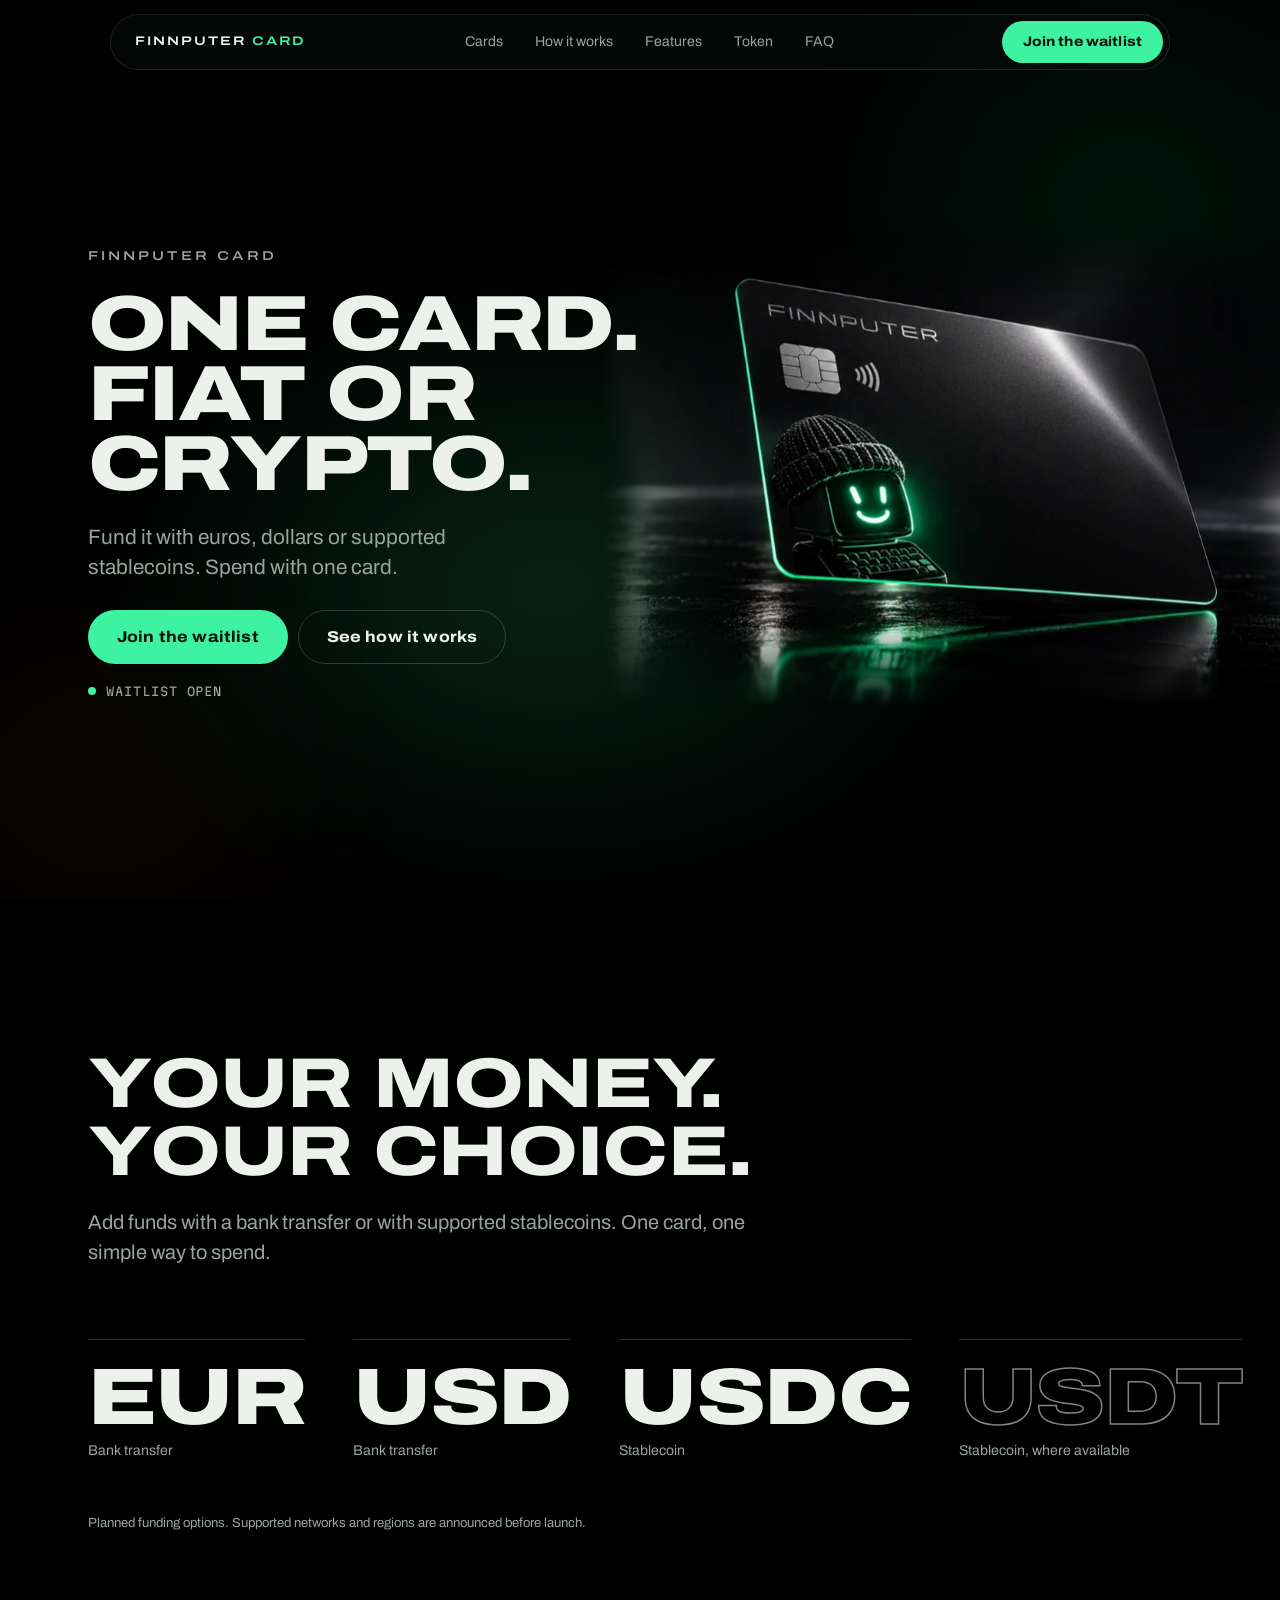
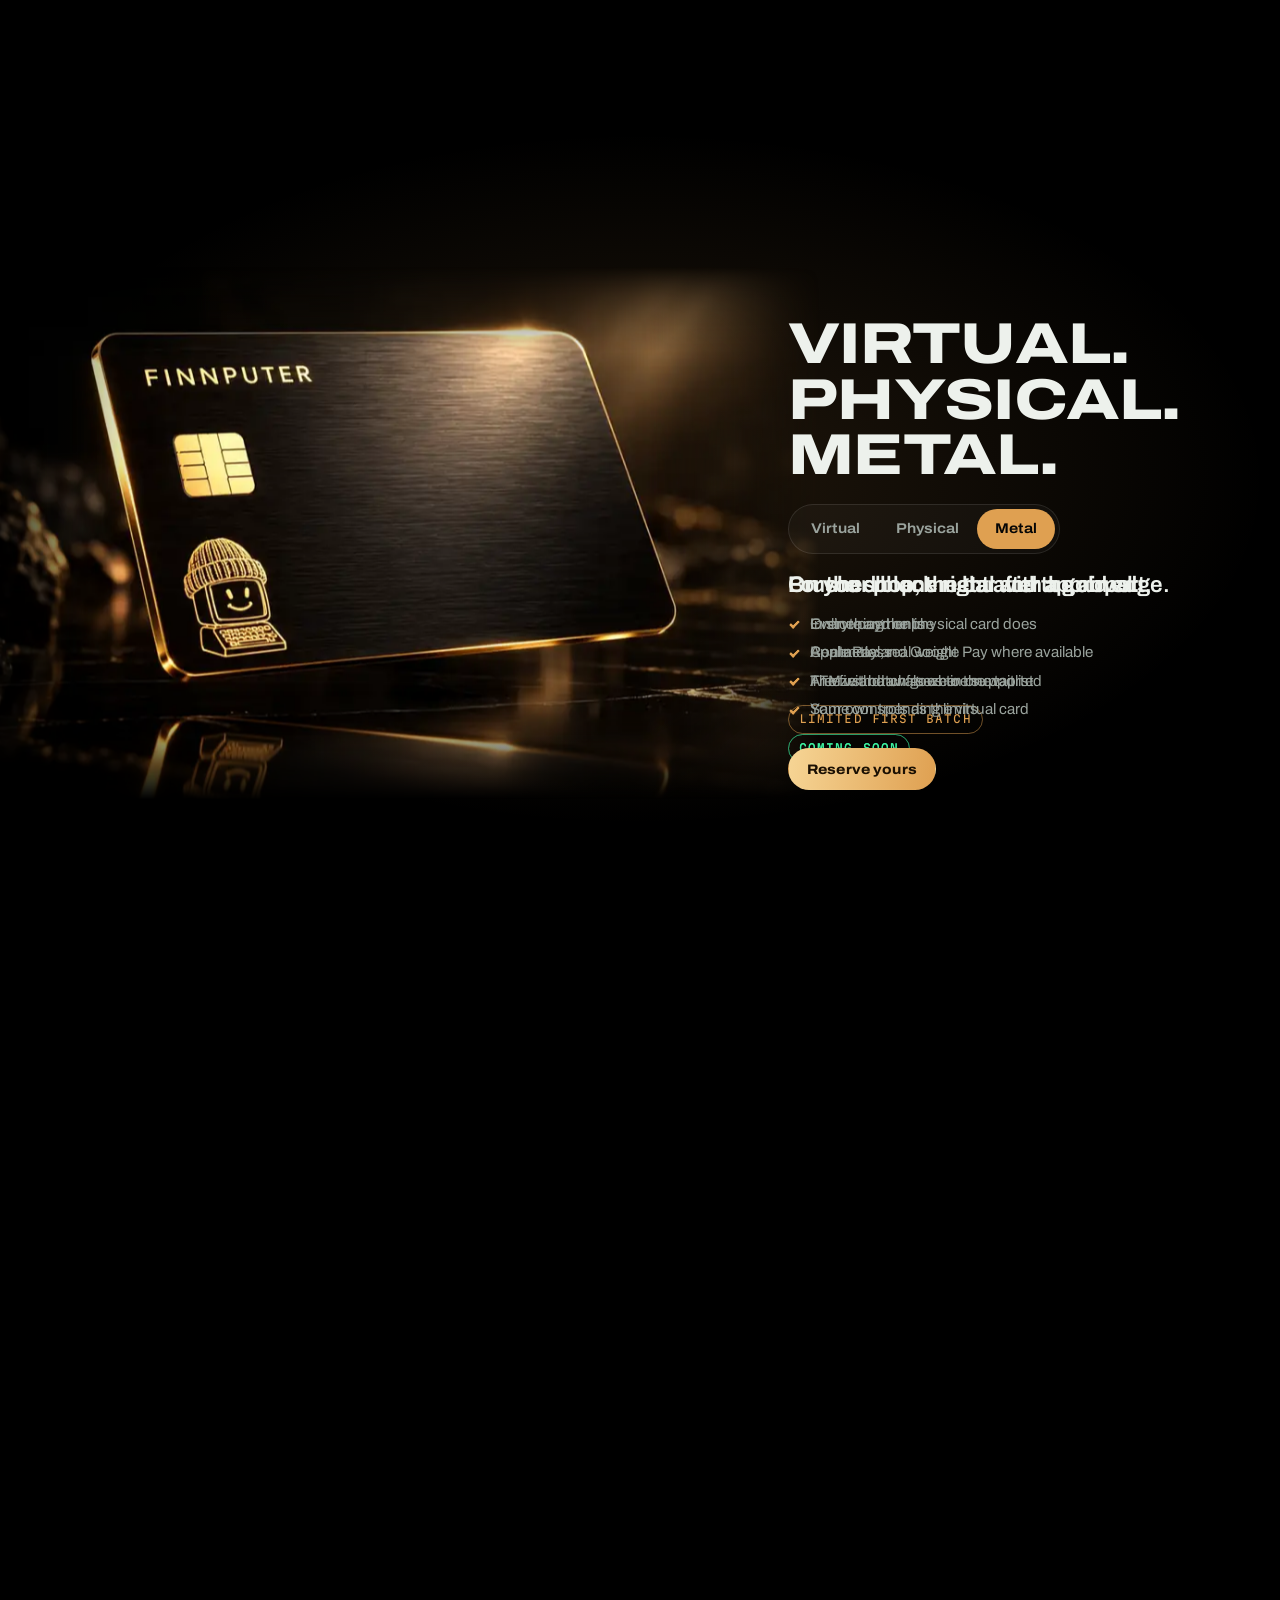
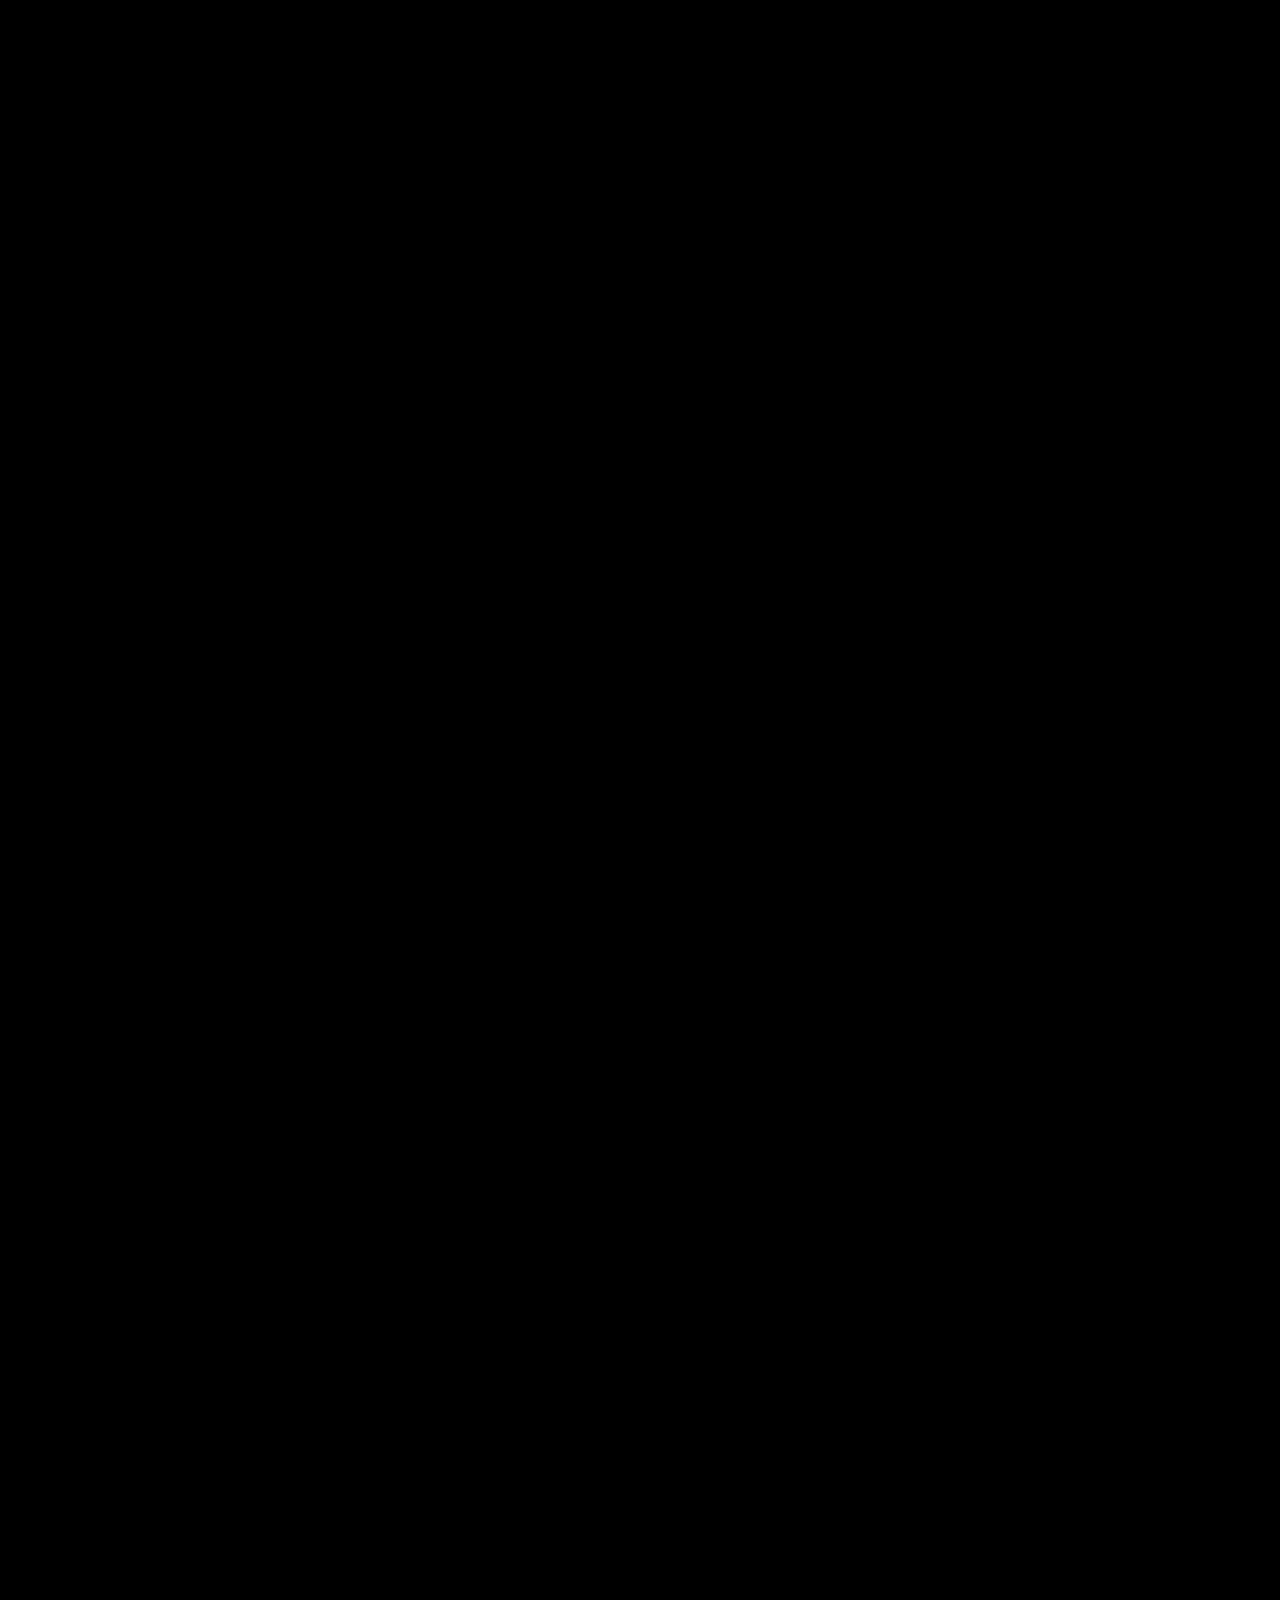
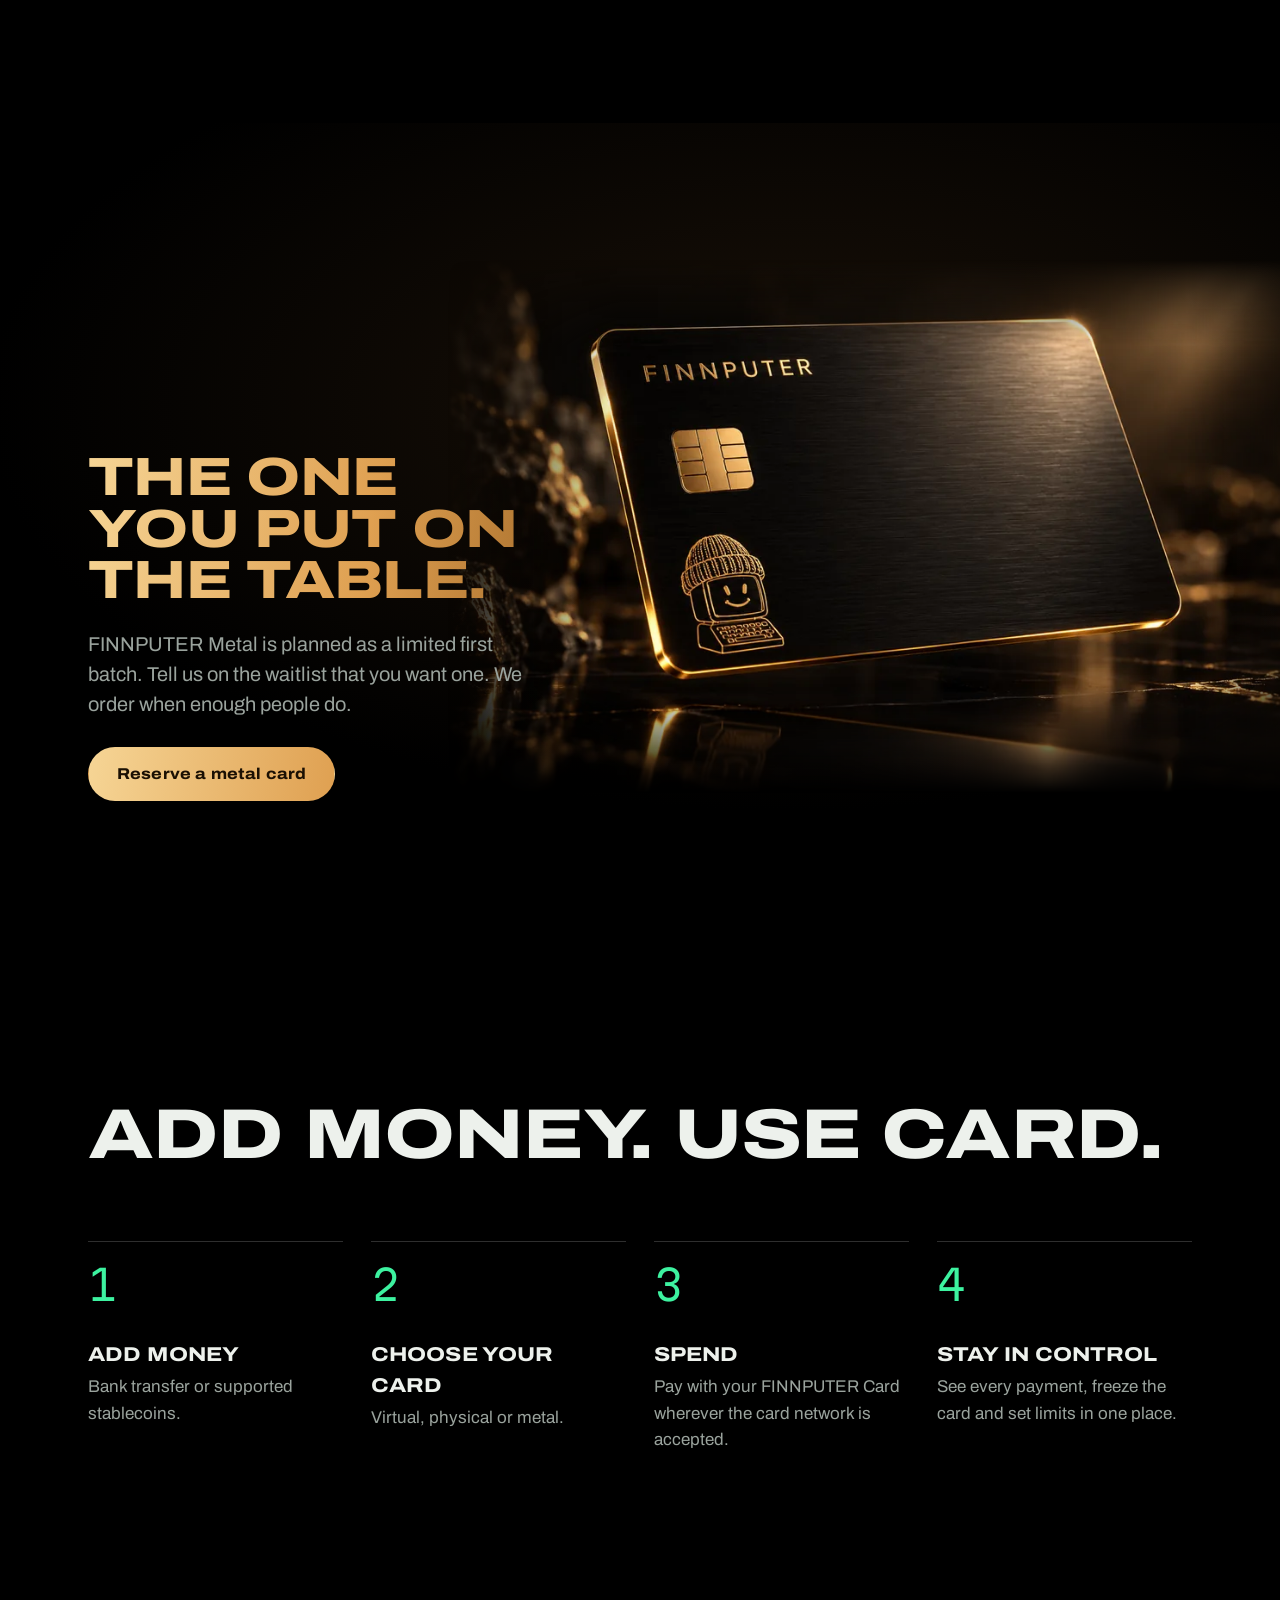
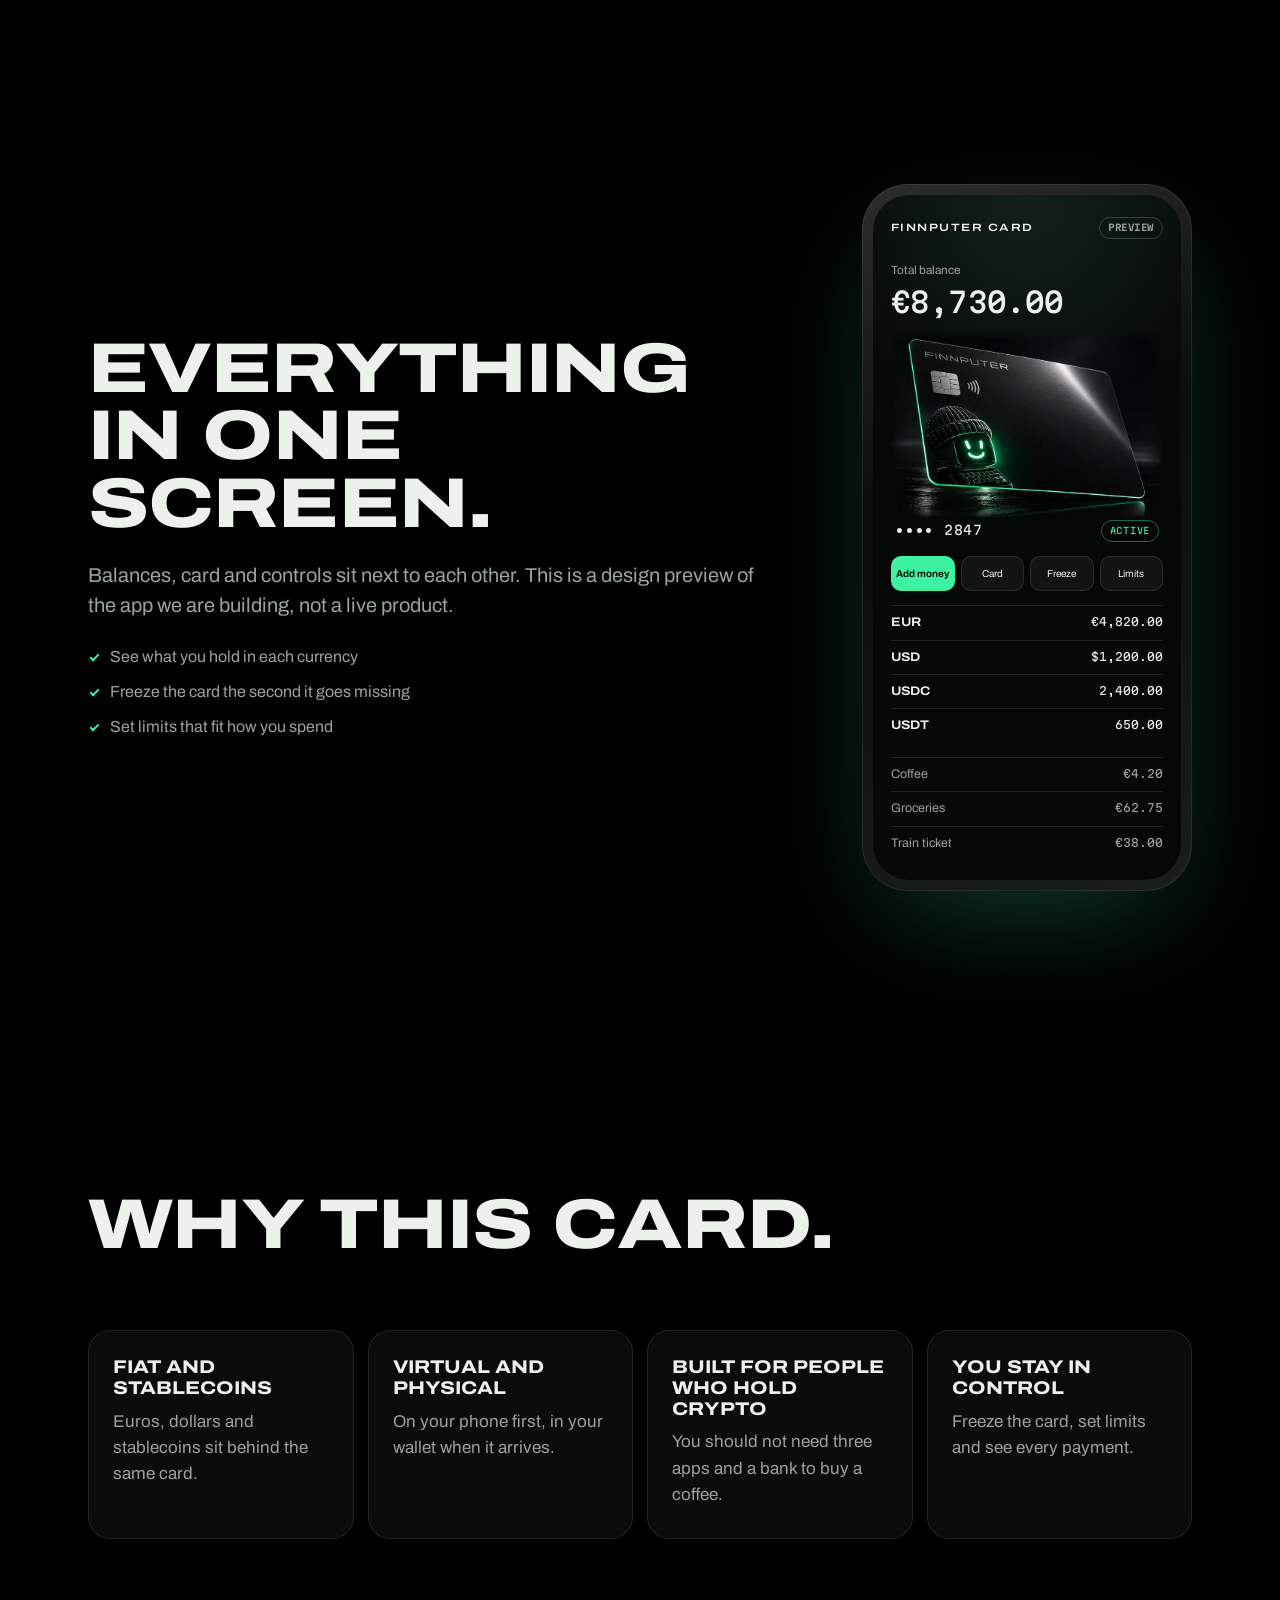
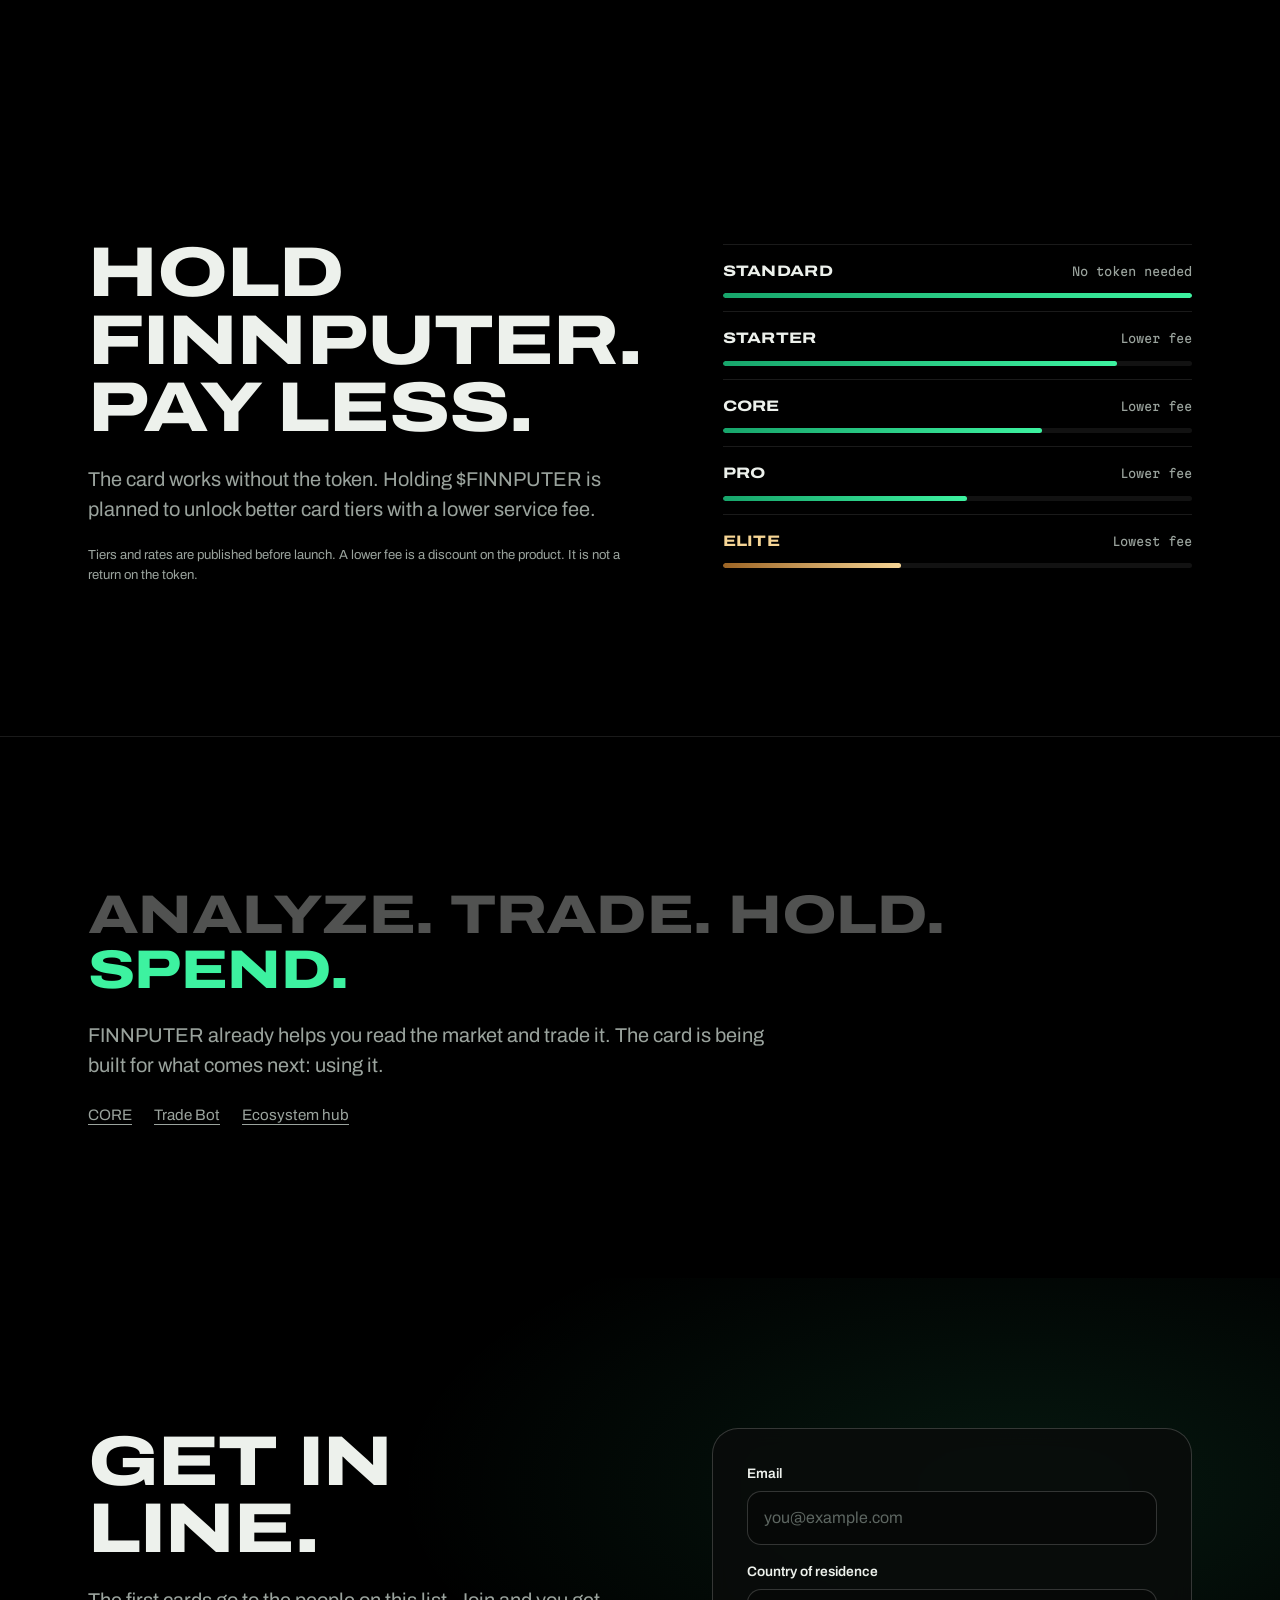
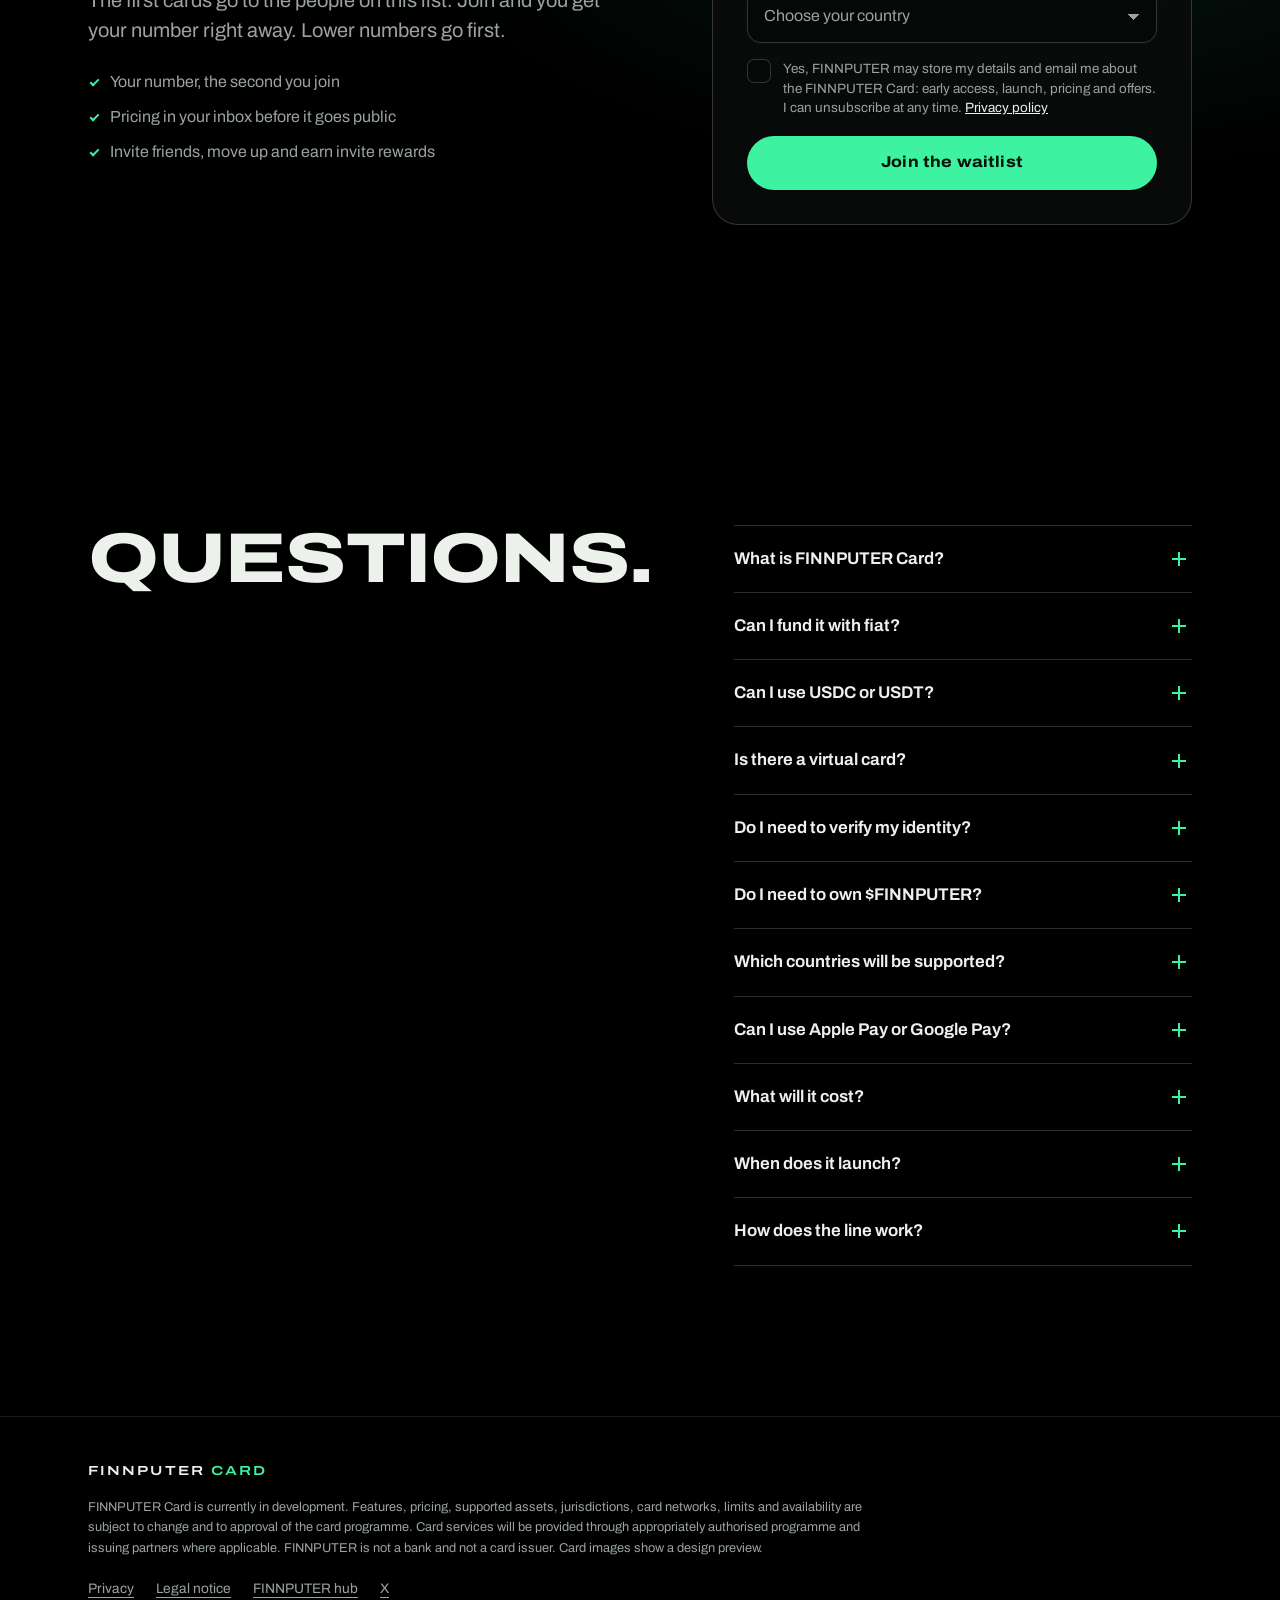
==== commit 042aa40c: "Add files via upload" ====
--- a/index.html
+++ b/index.html
@@ -17,7 +17,7 @@
 <link rel="icon" href="assets/img/favicon.svg" type="image/svg+xml">
 <link rel="preload" href="assets/fonts/archivo.woff2" as="font" type="font/woff2" crossorigin>
 <link rel="preload" as="image" href="assets/img/card-glow-1100.webp" imagesrcset="assets/img/card-glow-720.webp 720w, assets/img/card-glow-1100.webp 1100w, assets/img/card-glow-1672.webp 1672w" imagesizes="(min-width: 960px) 62vw, 130vw">
-<link rel="stylesheet" href="assets/styles.css?v=4">
+<link rel="stylesheet" href="assets/styles.css?v=5">
 <script>document.documentElement.classList.add('js')</script>
 </head>
 <body>
@@ -134,10 +134,10 @@
           <ul class="ticks">
             <li>Everything the physical card does</li>
             <li>Real metal, real weight</li>
-            <li>Made in a small first batch</li>
-            <li>Reserve yours on the waitlist</li>
+            <li>The first batch goes to the waitlist</li>
           </ul>
-          <p class="tag tag--gold">Coming later</p>
+          <p class="tag tag--gold">Limited first batch</p>
+          <p class="pane__cta"><a class="btn btn--gold btn--small" href="#waitlist">Reserve yours</a></p>
         </article>
       </div>
     </div>
@@ -399,6 +399,6 @@
 </footer>
 
 <script src="assets/config.js"></script>
-<script src="assets/app.js?v=4" defer></script>
+<script src="assets/app.js?v=5" defer></script>
 </body>
 </html>
--- a/assets/styles.css
+++ b/assets/styles.css
@@ -151,6 +151,7 @@
 .ticks--wide{margin-top:1.6em;gap:10px;font-size:1rem}
 .tag{display:inline-block;margin-top:12px;font-family:var(--mono);font-size:.68rem;letter-spacing:.1em;text-transform:uppercase;padding:5px 10px;border:1px solid rgba(61,242,160,.4);color:var(--mint);border-radius:999px}
 .tag--gold{border-color:rgba(223,160,81,.5);color:var(--gold)}
+.pane__cta{margin-top:14px}
 @media (min-width:960px){
   .showcase__pin{padding-top:40px}
   .showcase__head,.showcase__info{padding-left:calc(var(--gutter) + min(58vw,700px))}
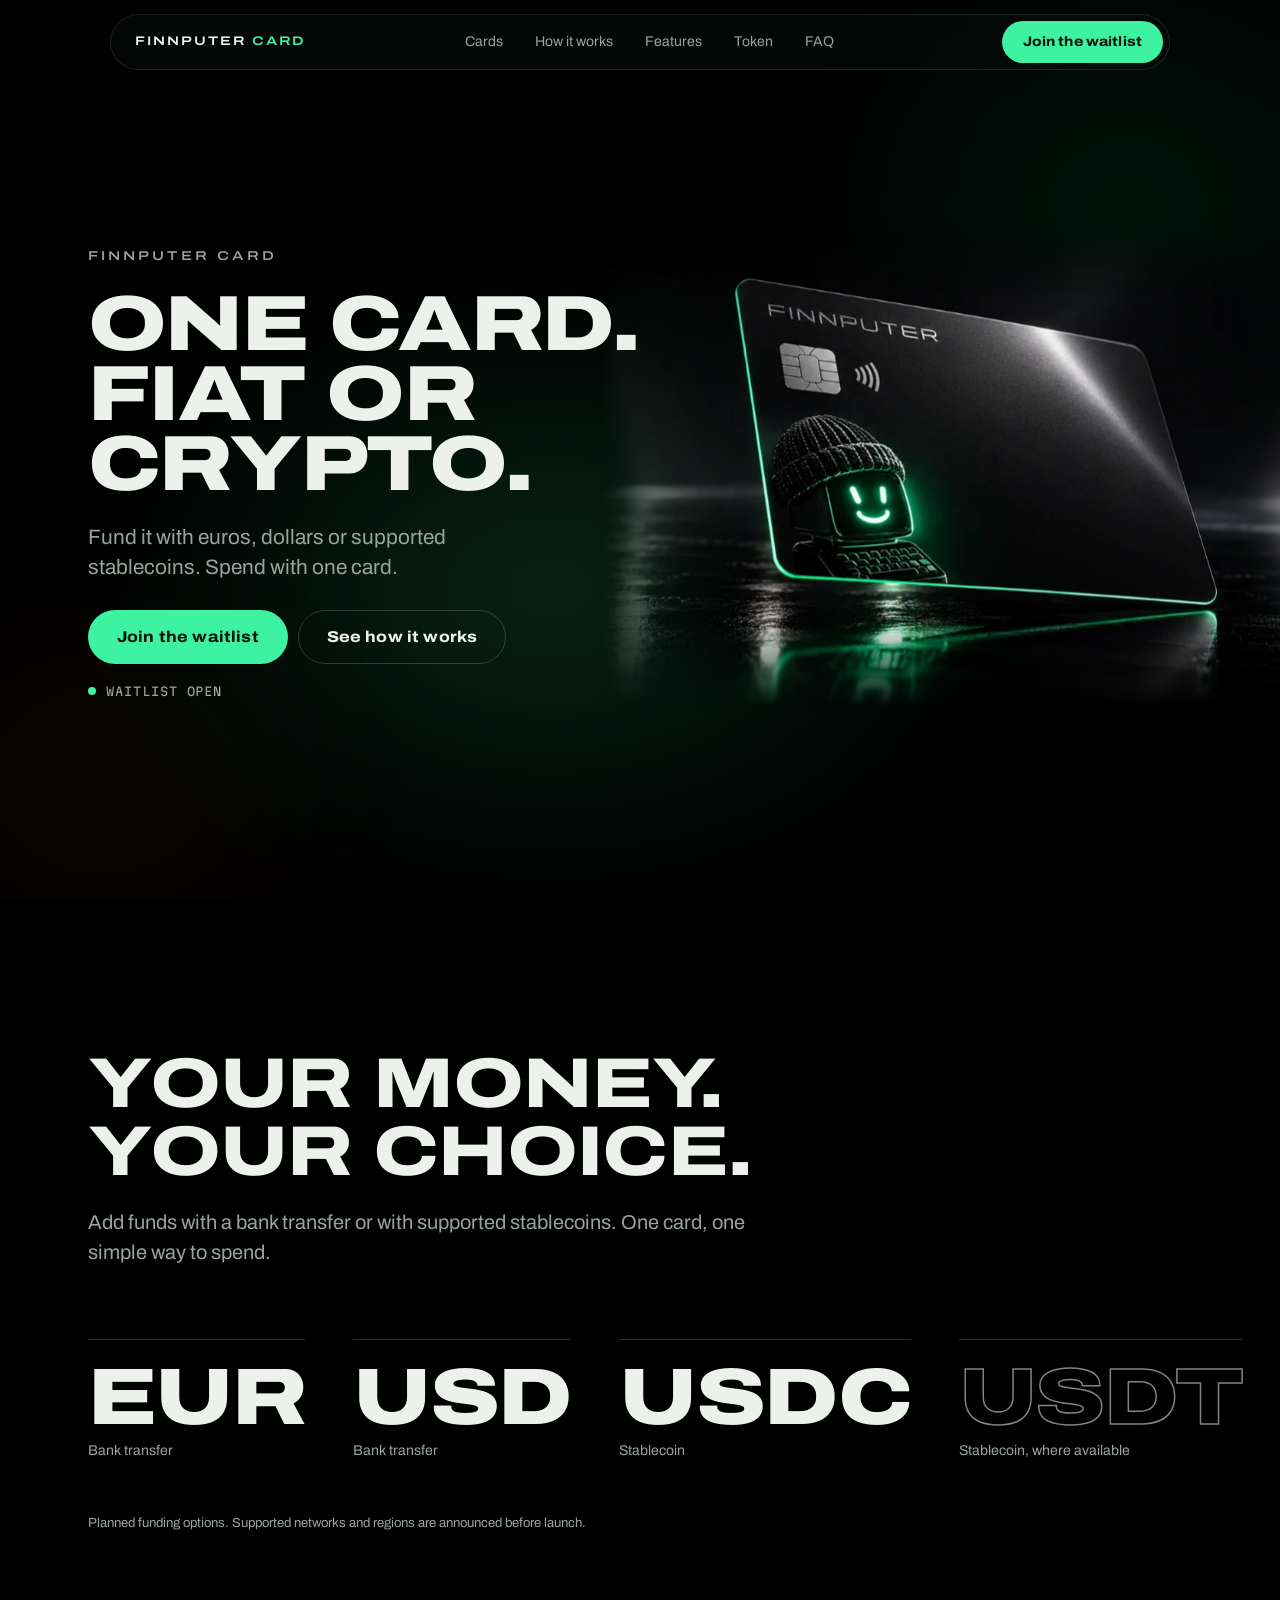
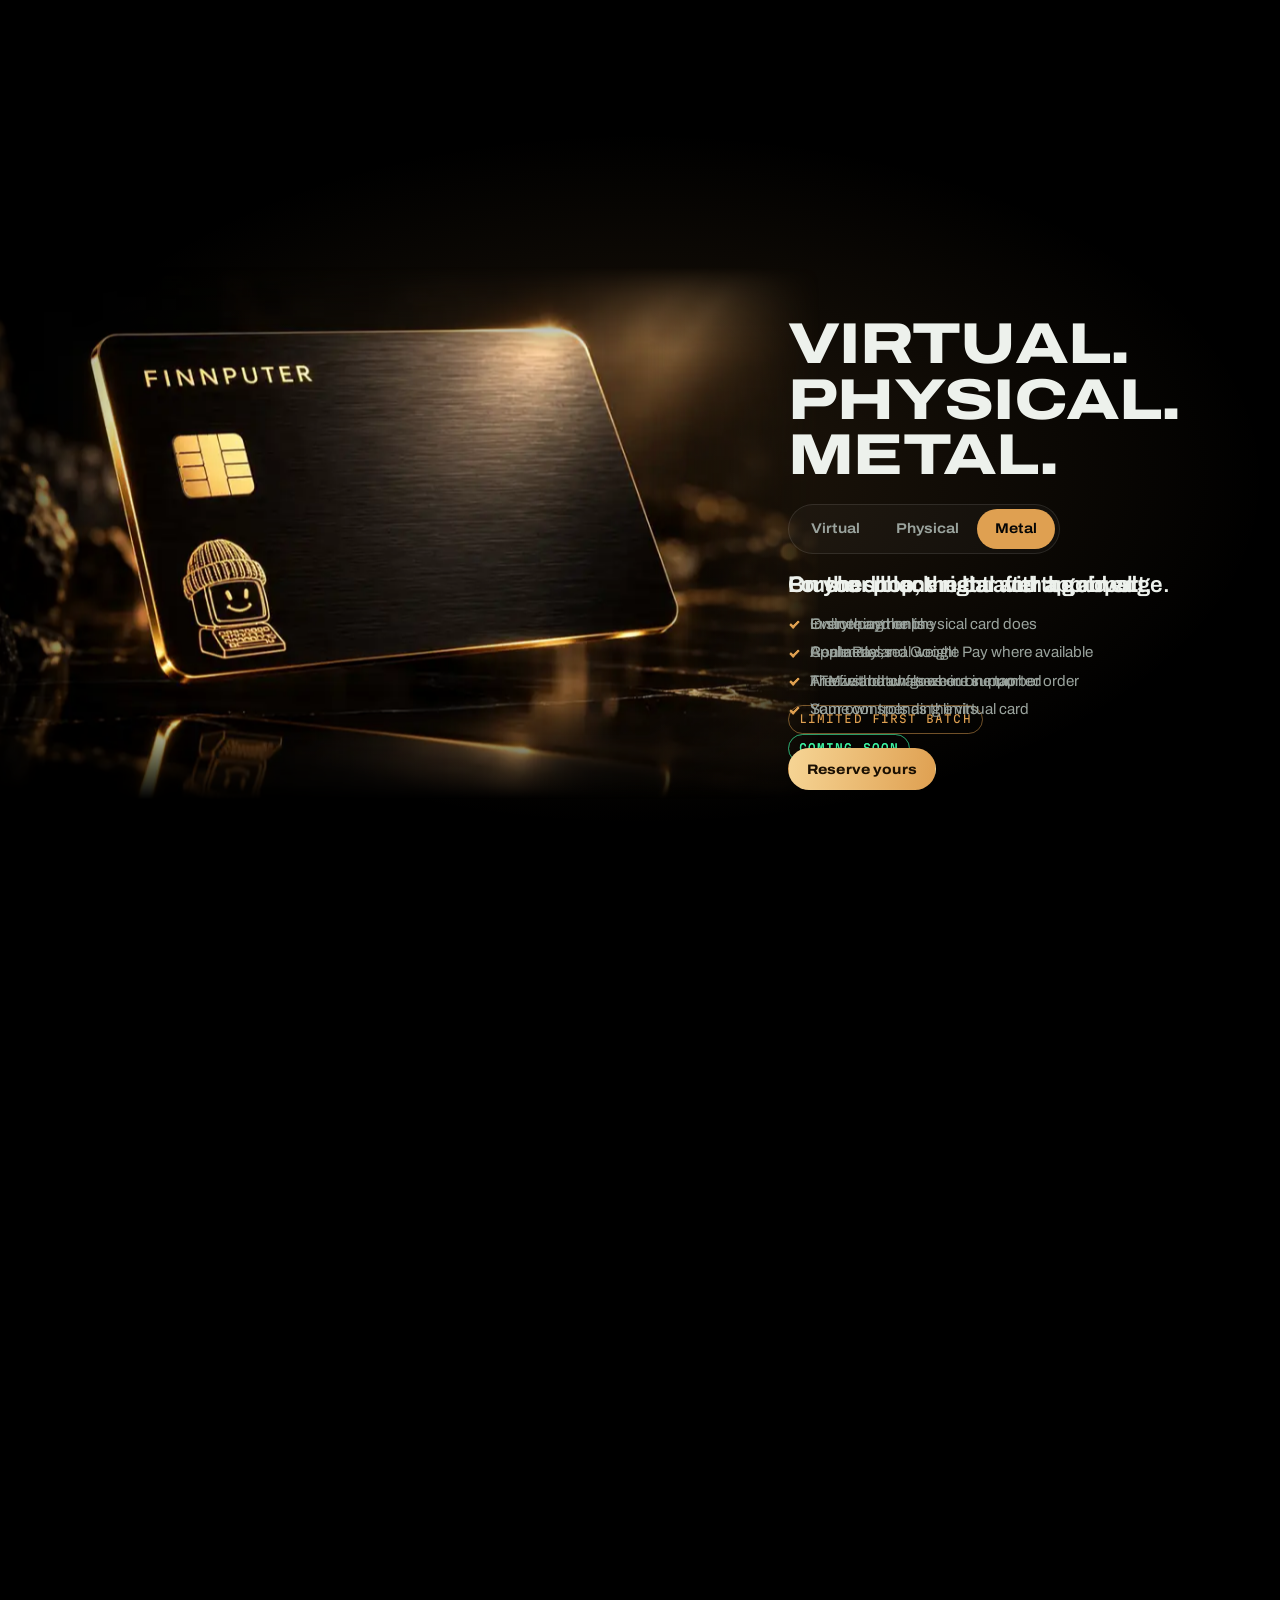
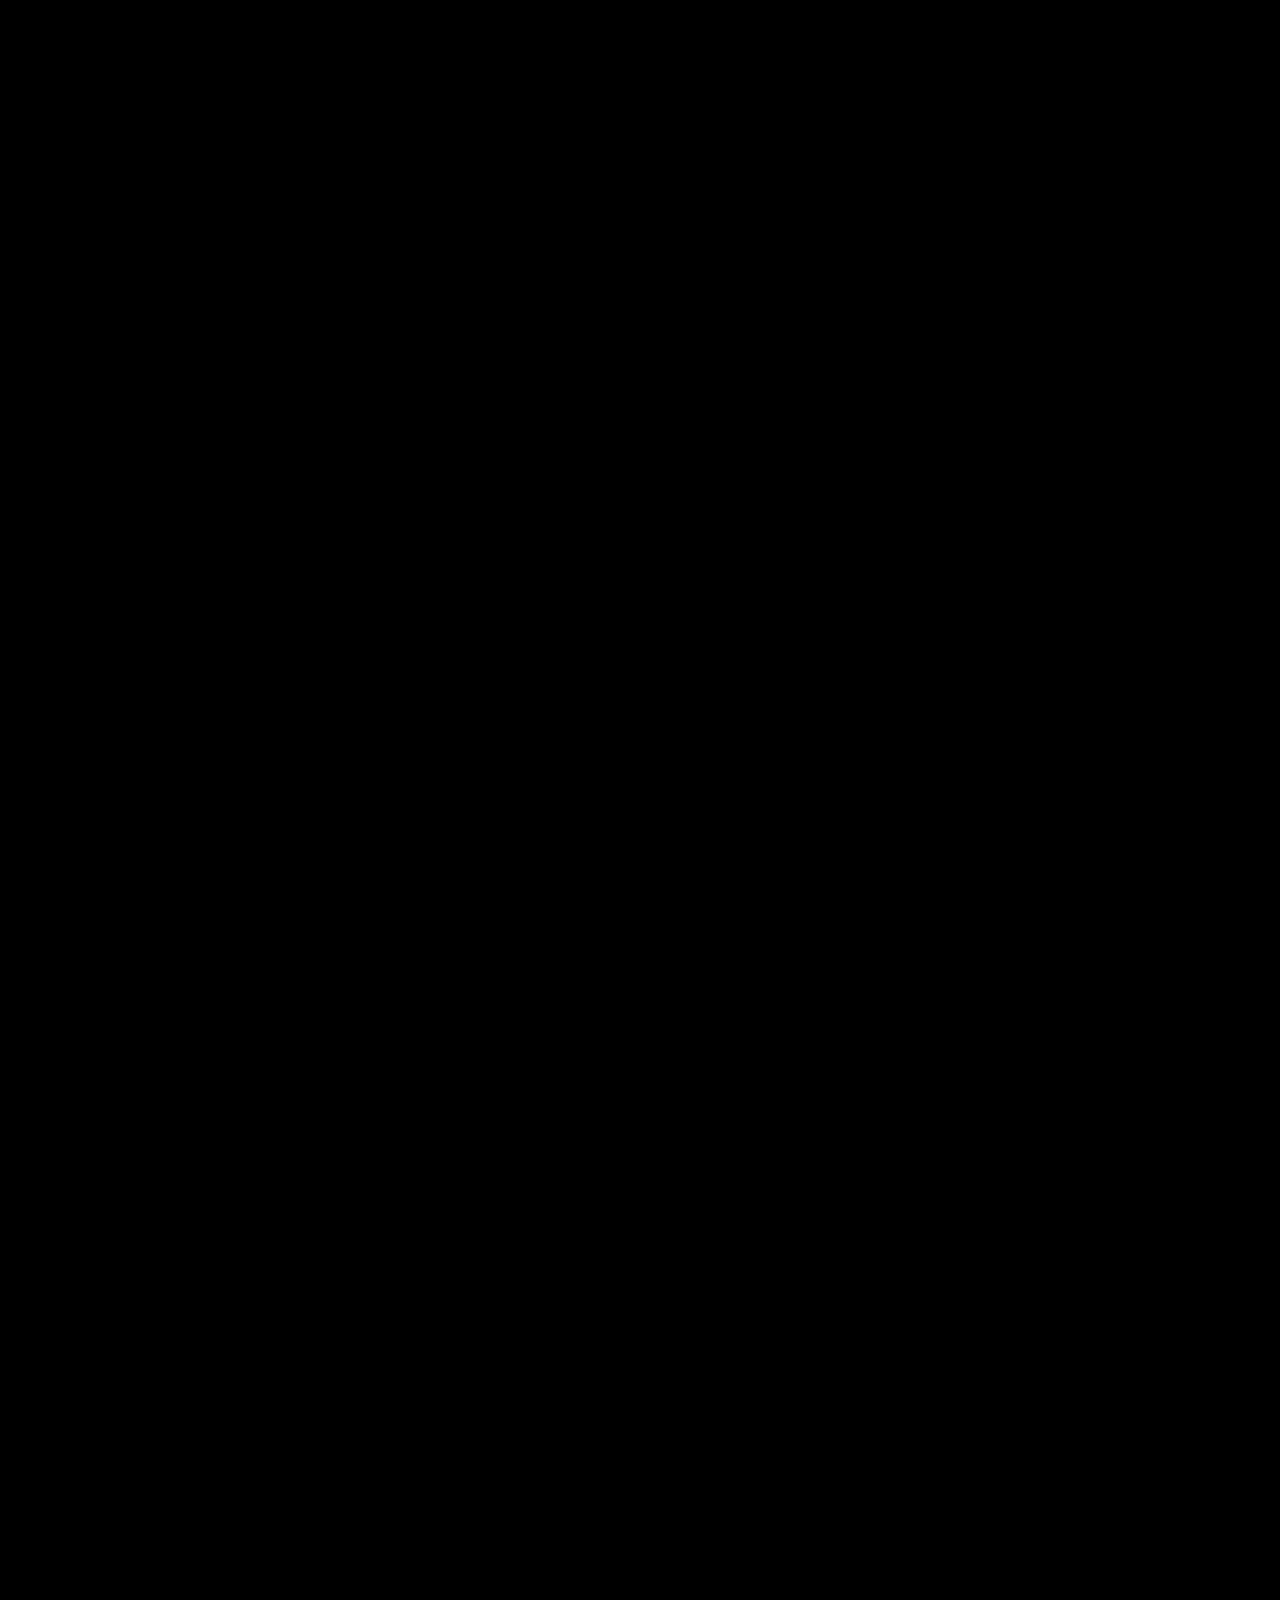
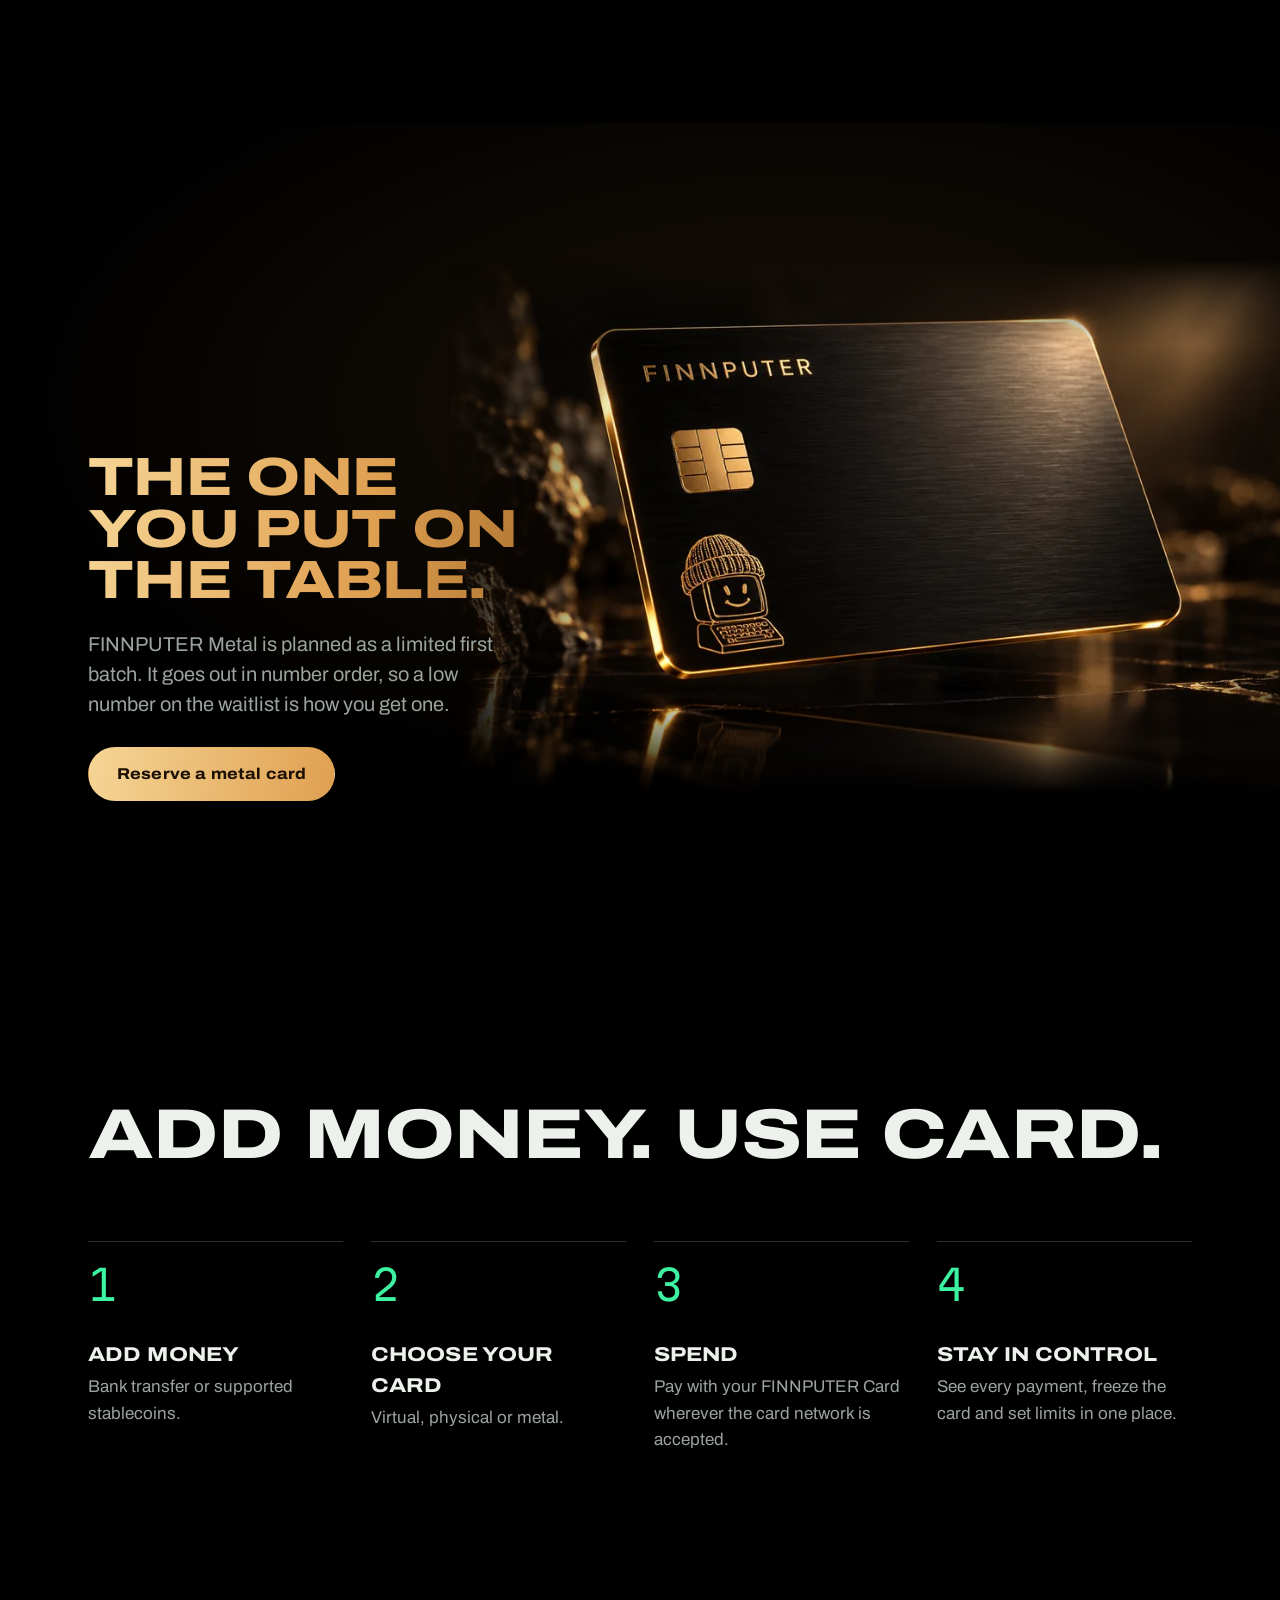
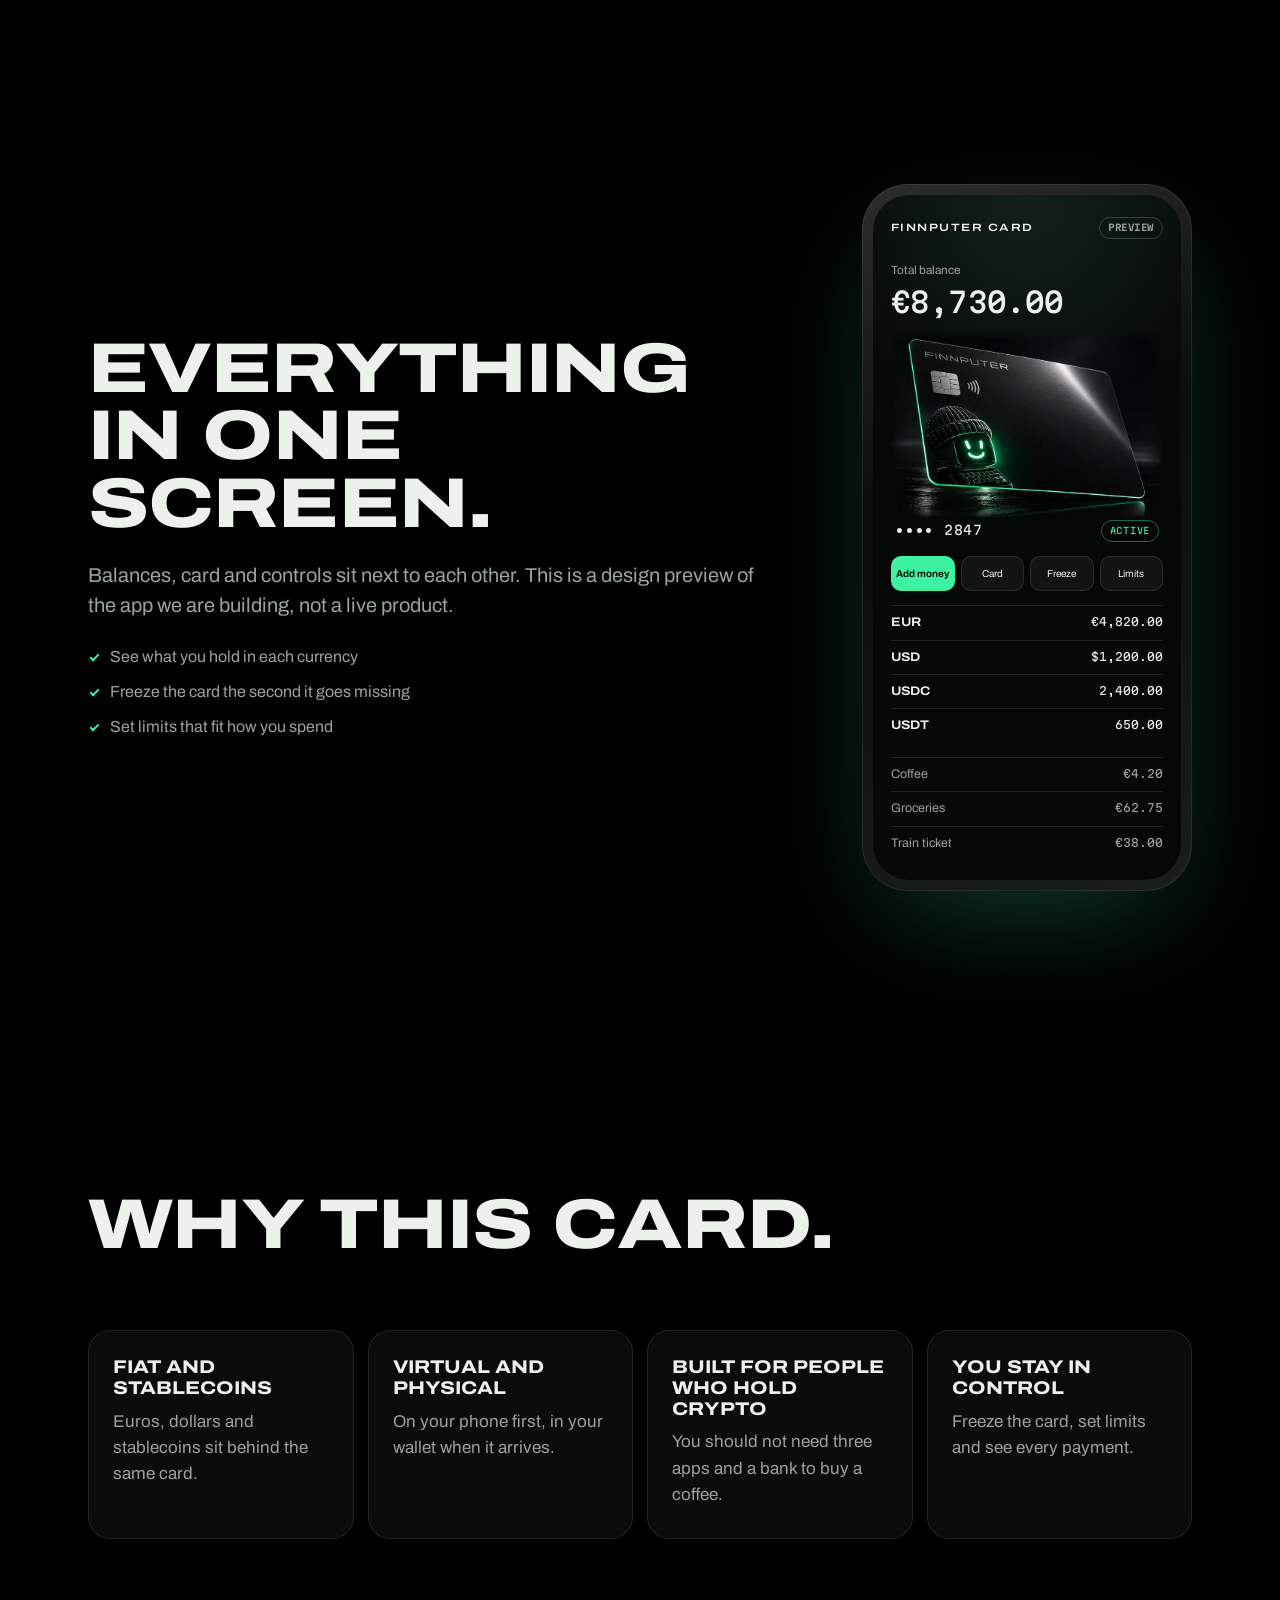
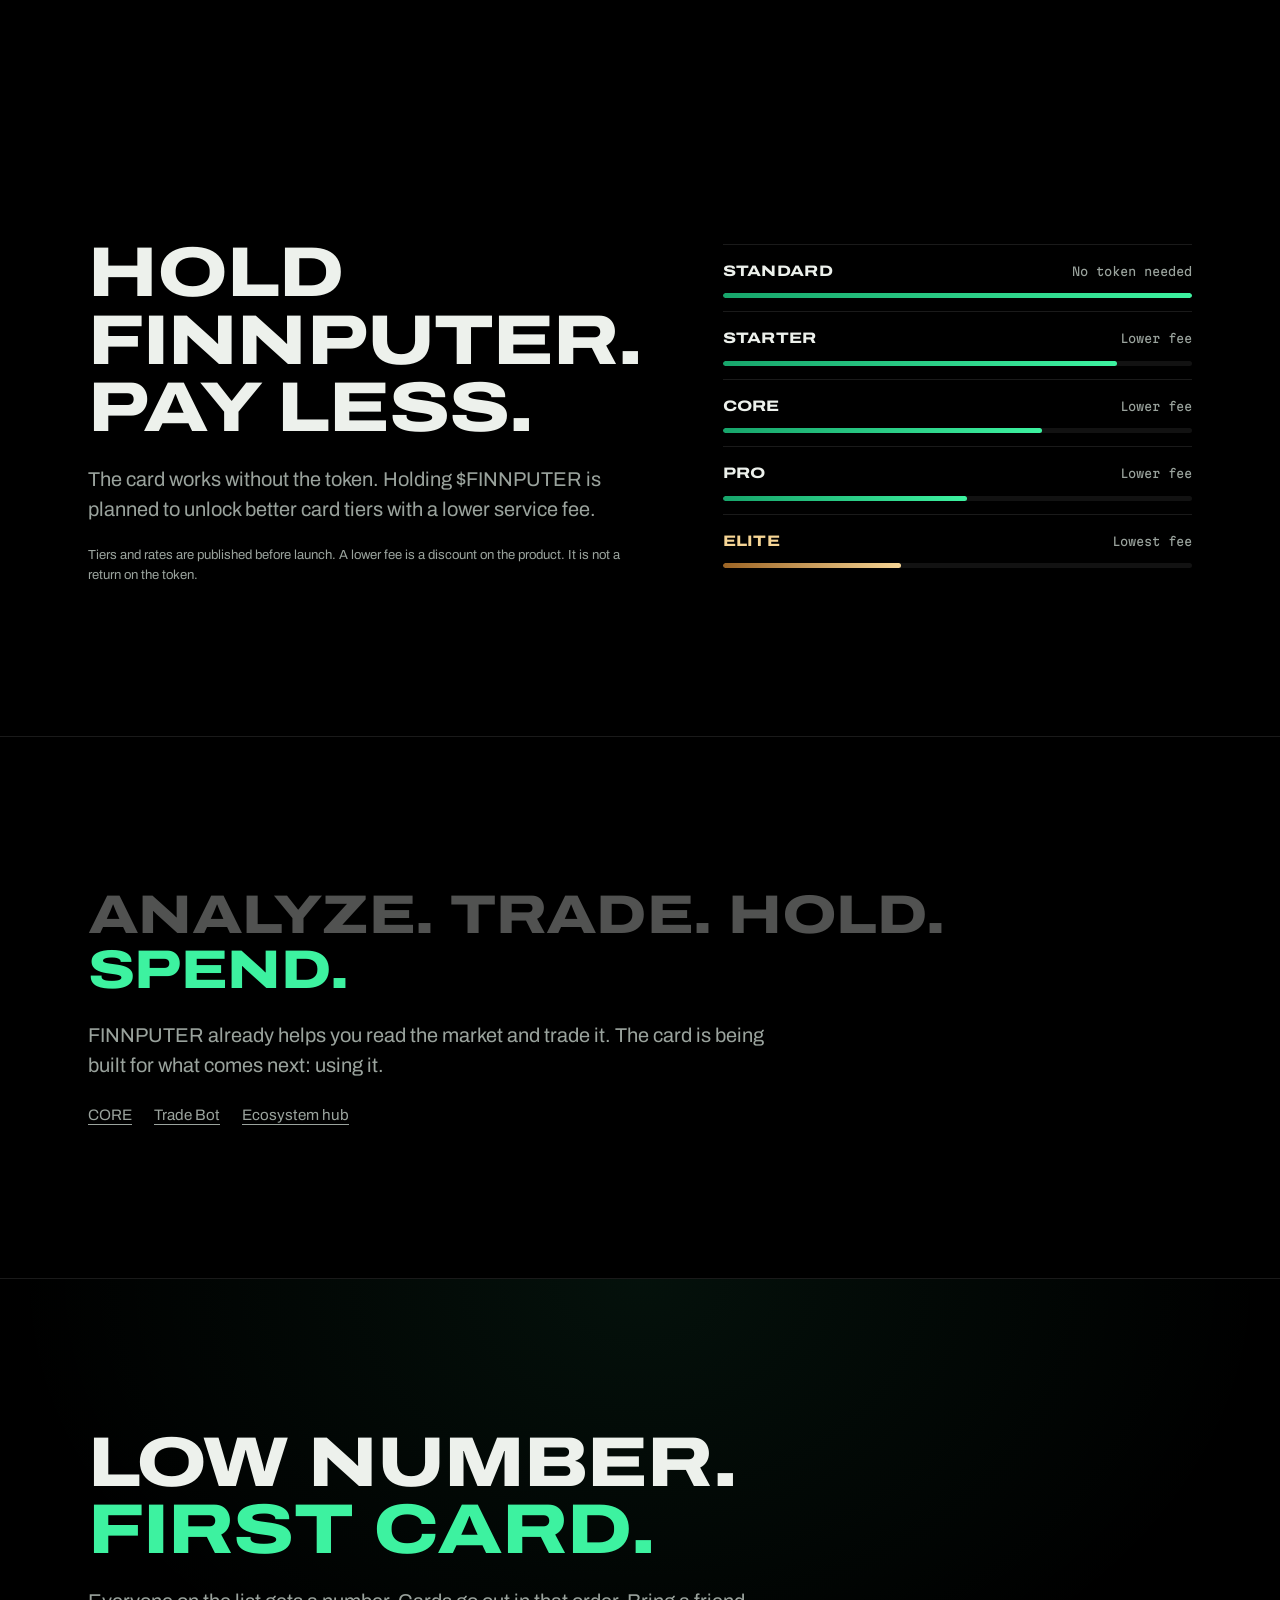
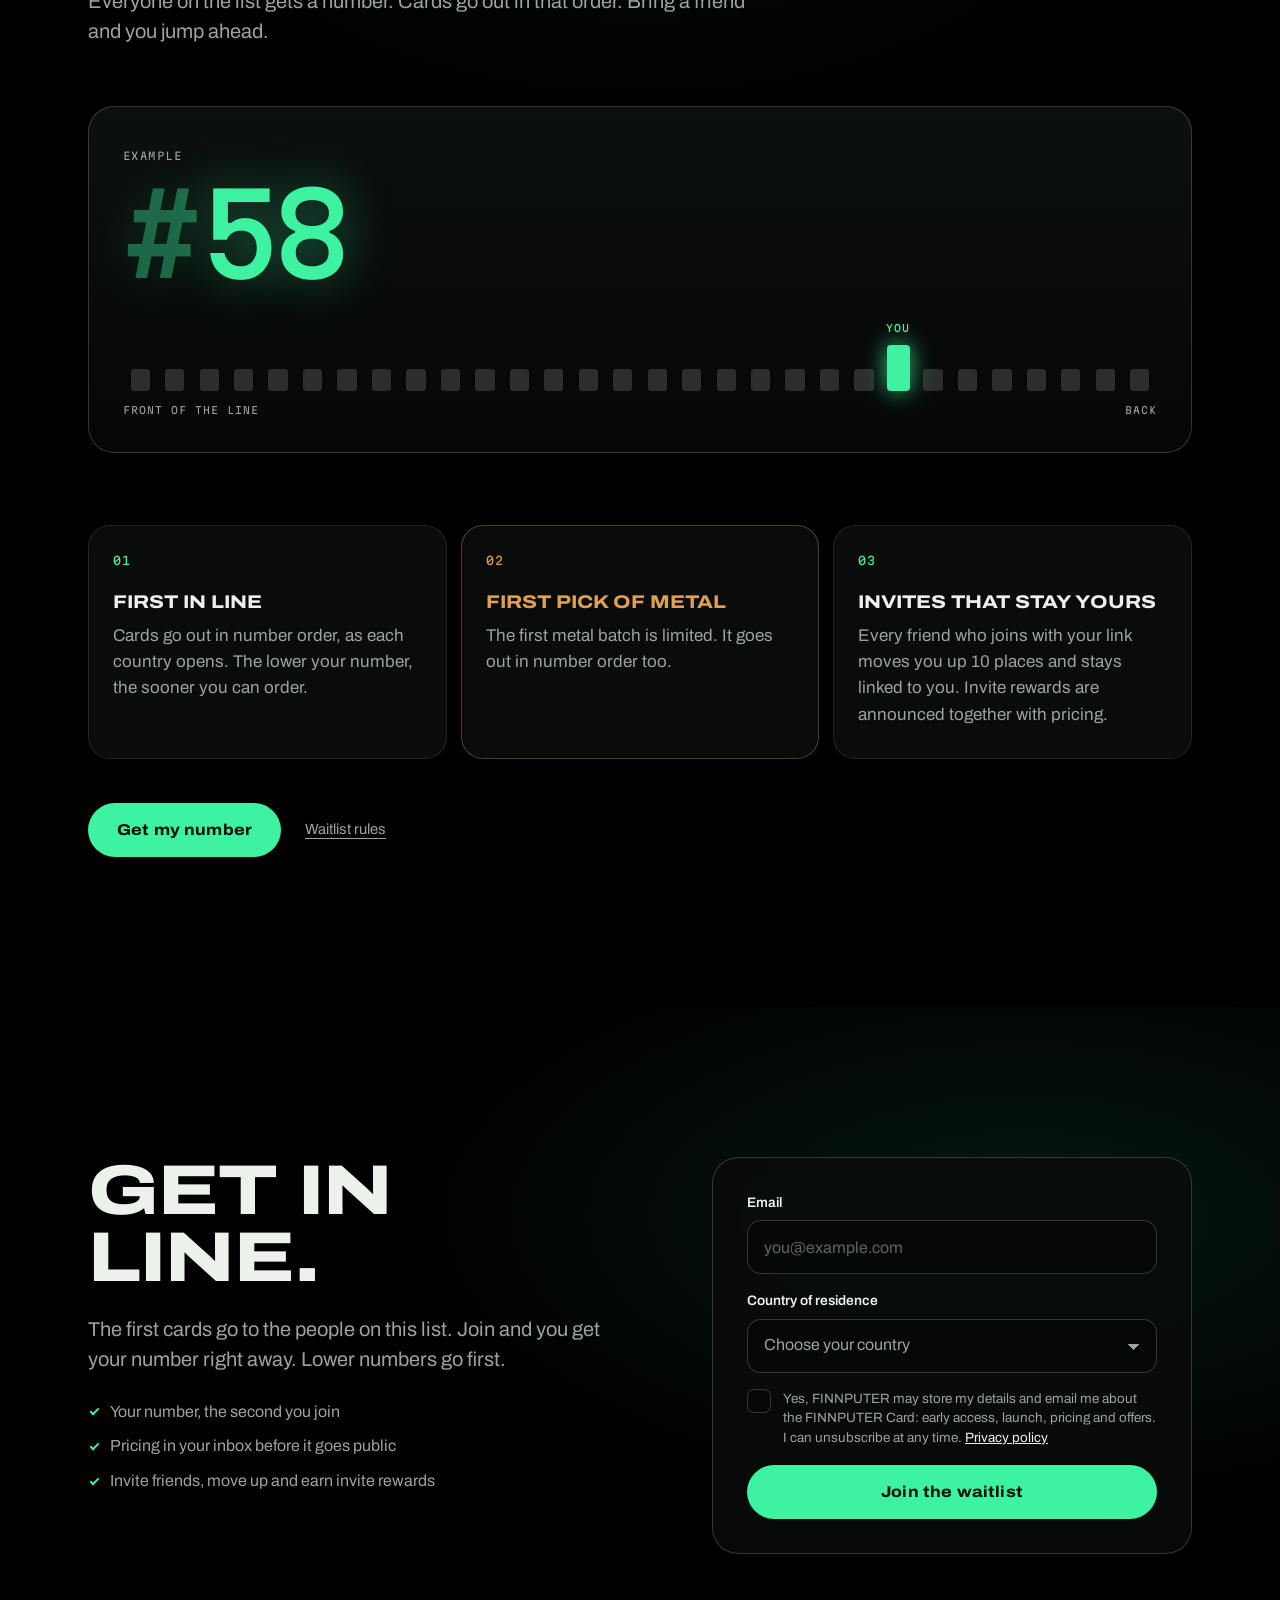
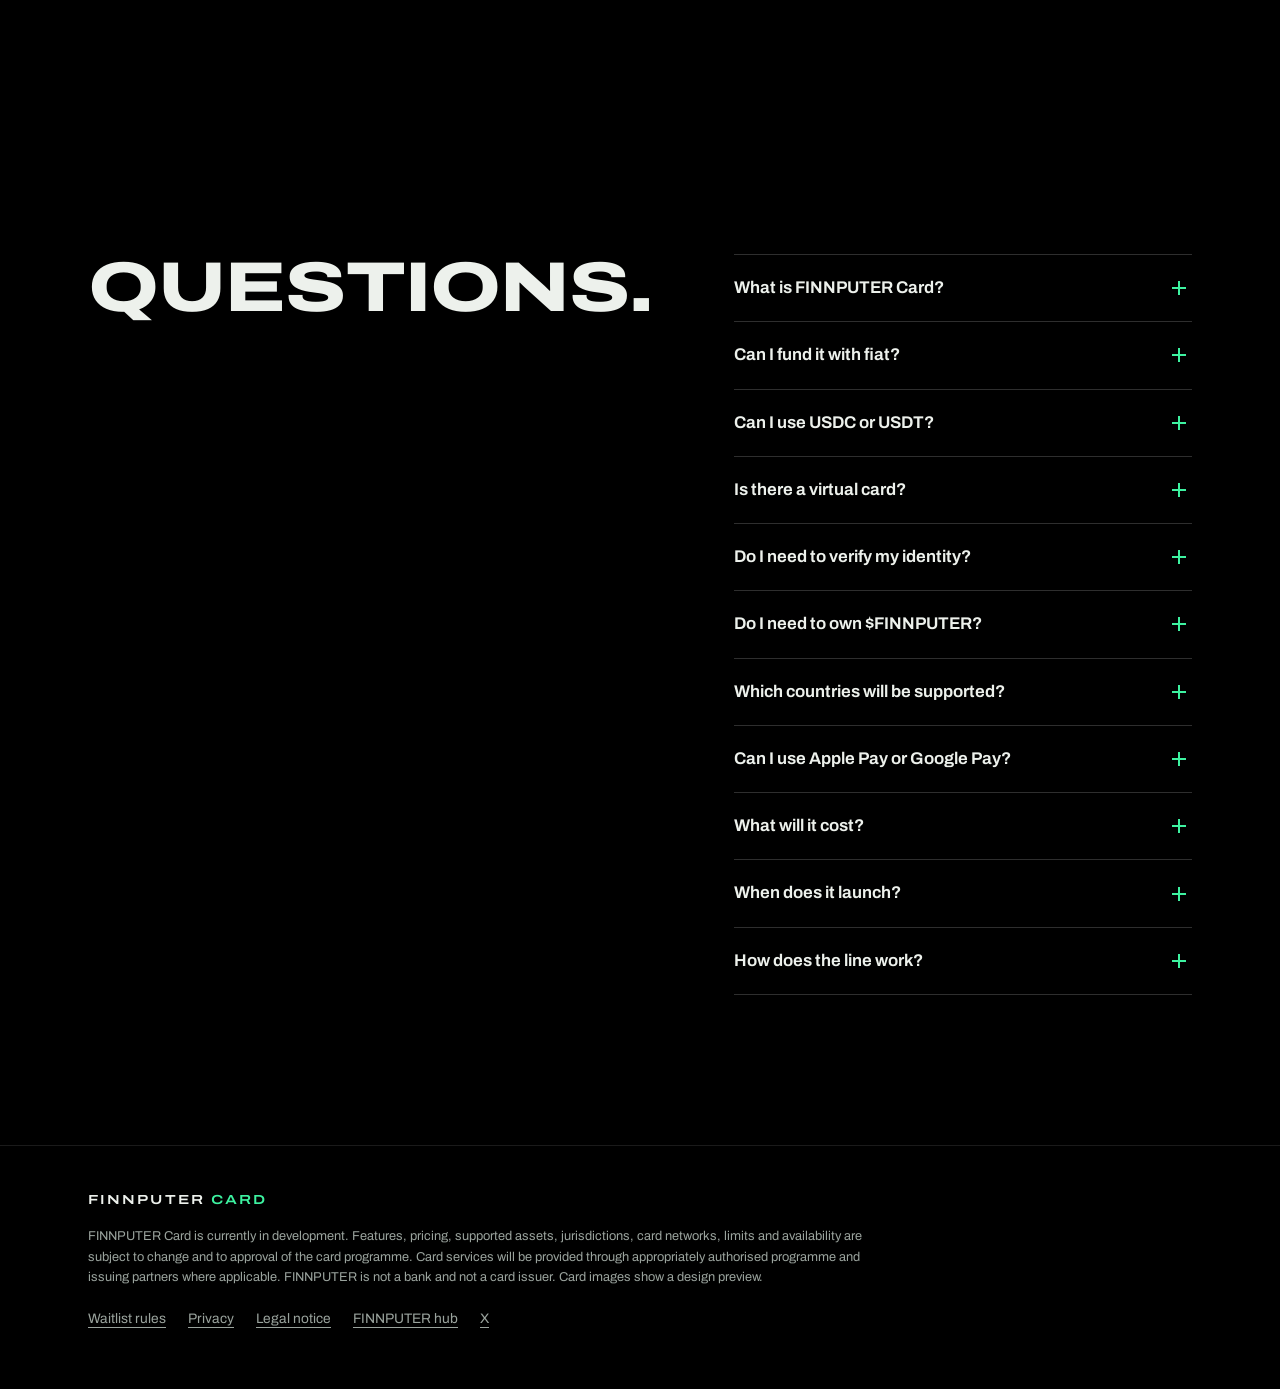
==== commit b011e90f: "Add files via upload" ====
--- a/index.html
+++ b/index.html
@@ -17,7 +17,7 @@
 <link rel="icon" href="assets/img/favicon.svg" type="image/svg+xml">
 <link rel="preload" href="assets/fonts/archivo.woff2" as="font" type="font/woff2" crossorigin>
 <link rel="preload" as="image" href="assets/img/card-glow-1100.webp" imagesrcset="assets/img/card-glow-720.webp 720w, assets/img/card-glow-1100.webp 1100w, assets/img/card-glow-1672.webp 1672w" imagesizes="(min-width: 960px) 62vw, 130vw">
-<link rel="stylesheet" href="assets/styles.css?v=5">
+<link rel="stylesheet" href="assets/styles.css?v=6">
 <script>document.documentElement.classList.add('js')</script>
 </head>
 <body>
@@ -134,7 +134,7 @@
           <ul class="ticks">
             <li>Everything the physical card does</li>
             <li>Real metal, real weight</li>
-            <li>The first batch goes to the waitlist</li>
+            <li>The first batch goes out in number order</li>
           </ul>
           <p class="tag tag--gold">Limited first batch</p>
           <p class="pane__cta"><a class="btn btn--gold btn--small" href="#waitlist">Reserve yours</a></p>
@@ -155,7 +155,7 @@
   </div>
   <div class="wrap metal__copy">
     <h2 class="h2 h2--gold" data-reveal>The one you put on the table.</h2>
-    <p class="lead" data-reveal>FINNPUTER Metal is planned as a limited first batch. Tell us on the waitlist that you want one. We order when enough people do.</p>
+    <p class="lead" data-reveal>FINNPUTER Metal is planned as a limited first batch. It goes out in number order, so a low number on the waitlist is how you get one.</p>
     <a class="btn btn--gold" href="#waitlist" data-reveal>Reserve a metal card</a>
   </div>
 </section>
@@ -261,6 +261,31 @@
       <a href="https://t.me/FinnputerTradeBot" rel="noopener">Trade Bot</a>
       <a href="https://hub.finnputerdex.com" rel="noopener">Ecosystem hub</a>
     </p>
+  </div>
+</section>
+
+<!-- THE LINE -->
+<section class="band line" id="line">
+  <div class="wrap">
+    <h2 class="h2" data-reveal>Low number. <em>First card.</em></h2>
+    <p class="lead" data-reveal>Everyone on the list gets a number. Cards go out in that order. Bring a friend and you jump ahead.</p>
+
+    <div class="queue" id="queue" data-reveal role="img" aria-label="Example: a friend joins with your link and you move up 10 places, from number 58 to number 48">
+      <div class="queue__top">
+        <p class="queue__tag">Example</p>
+        <p class="queue__toast" id="queueToast">+1 friend joined</p>
+      </div>
+      <p class="queue__num"><i>#</i><span id="queueNum">58</span></p>
+      <div class="queue__track" id="queueTrack"><span class="queue__you" id="queueYou"><b>You</b></span></div>
+      <p class="queue__ends"><span>Front of the line</span><span>Back</span></p>
+    </div>
+
+    <div class="spots spots--3" data-stagger>
+      <article class="spot" data-reveal><span class="spot__n">01</span><h3>First in line</h3><p>Cards go out in number order, as each country opens. The lower your number, the sooner you can order.</p></article>
+      <article class="spot spot--gold" data-reveal><span class="spot__n">02</span><h3>First pick of metal</h3><p>The first metal batch is limited. It goes out in number order too.</p></article>
+      <article class="spot" data-reveal><span class="spot__n">03</span><h3>Invites that stay yours</h3><p>Every friend who joins with your link moves you up <span data-boost>10</span> places and stays linked to you. Invite rewards are announced together with pricing.</p></article>
+    </div>
+    <p class="line__cta" data-reveal><a class="btn" href="#waitlist">Get my number</a><a class="line__rules" href="rules.html">Waitlist rules</a></p>
   </div>
 </section>
 
@@ -280,6 +305,7 @@
 
     <div class="form" data-reveal>
       <form id="joinForm" novalidate>
+        <p class="form__guest" id="formGuest" hidden>A friend invited you. Your signup moves them up <span data-boost>10</span> places.</p>
         <div class="field">
           <label for="email">Email</label>
           <input id="email" name="email" type="email" autocomplete="email" inputmode="email" required placeholder="you@example.com">
@@ -314,9 +340,13 @@
             <input id="inviteLink" type="text" readonly aria-label="Your invite link">
             <button class="btn btn--small" type="button" id="inviteCopy">Copy</button>
           </div>
-          <a class="btn btn--ghost btn--full" id="inviteX" href="#" target="_blank" rel="noopener">Share on X</a>
+          <div class="invite__share">
+            <a class="btn btn--ghost" id="inviteX" href="#" target="_blank" rel="noopener">X</a>
+            <a class="btn btn--ghost" id="inviteTg" href="#" target="_blank" rel="noopener">Telegram</a>
+            <a class="btn btn--ghost" id="inviteWa" href="#" target="_blank" rel="noopener">WhatsApp</a>
+          </div>
           <p class="invite__stat" id="inviteStat" hidden></p>
-          <p class="invite__note">Every invite stays linked to you. Invite rewards are announced together with pricing.</p>
+          <p class="invite__note">Every invite stays linked to you. Invite rewards are announced together with pricing. <a href="rules.html">Waitlist rules</a></p>
         </div>
         <form id="moreForm" novalidate>
           <p class="done__ask">Six quick questions. All optional. They help us build the card you actually want.</p>
@@ -378,7 +408,7 @@
       <details><summary>Can I use Apple Pay or Google Pay?</summary><p>Digital wallet support is planned where the card programme supports it.</p></details>
       <details><summary>What will it cost?</summary><p>Pricing is announced before launch. The waitlist sees it first.</p></details>
       <details><summary>When does it launch?</summary><p>There is no date yet. The waitlist hears first.</p></details>
-      <details><summary>How does the line work?</summary><p>You get a number when you join. Lower numbers get the card first. Every friend who joins with your link moves you up <span data-boost>10</span> places and stays linked to you. Invite rewards are announced together with pricing. Cards go out in number order, as each country opens.</p></details>
+      <details><summary>How does the line work?</summary><p>You get a number when you join. Lower numbers get the card first. Every friend who joins with your link moves you up <span data-boost>10</span> places and stays linked to you. Invite rewards are announced together with pricing. Cards go out in number order, as each country opens. The limited first metal batch goes out in number order too. The details are in the <a href="rules.html">waitlist rules</a>.</p></details>
     </div>
   </div>
 </section>
@@ -390,6 +420,7 @@
     <p class="foot__brand">FINNPUTER <span>Card</span></p>
     <p class="foot__legal">FINNPUTER Card is currently in development. Features, pricing, supported assets, jurisdictions, card networks, limits and availability are subject to change and to approval of the card programme. Card services will be provided through appropriately authorised programme and issuing partners where applicable. FINNPUTER is not a bank and not a card issuer. Card images show a design preview.</p>
     <p class="foot__links">
+      <a href="rules.html">Waitlist rules</a>
       <a href="privacy.html">Privacy</a>
       <a href="legal.html">Legal notice</a>
       <a href="https://hub.finnputerdex.com" rel="noopener">FINNPUTER hub</a>
@@ -398,7 +429,13 @@
   </div>
 </footer>
 
+<aside class="guest" id="guest" hidden aria-live="polite">
+  <p><b>A friend invited you.</b> Join with this link and they move up <span data-boost>10</span> places.</p>
+  <a class="btn btn--small" href="#waitlist" id="guestGo">Get my number</a>
+  <button type="button" id="guestX" aria-label="Close">&times;</button>
+</aside>
+
 <script src="assets/config.js"></script>
-<script src="assets/app.js?v=5" defer></script>
+<script src="assets/app.js?v=6" defer></script>
 </body>
 </html>
--- a/assets/styles.css
+++ b/assets/styles.css
@@ -295,7 +295,9 @@
 .invite__row input{flex:1;min-width:0;height:42px;padding:0 12px;border-radius:12px;border:1px solid var(--line-2);background:#060807;font-family:var(--mono);font-size:.74rem;color:var(--bone)}
 .invite__row input:focus{outline:none;border-color:var(--mint)}
 .invite__row .btn{flex:none;min-width:86px}
-.invite .btn--ghost{margin-top:8px;min-height:46px;font-size:.9rem}
+.invite__share{margin-top:8px;display:grid;grid-template-columns:repeat(3,1fr);gap:8px}
+.invite .btn--ghost{min-height:46px;padding:0 8px;font-size:.86rem}
+.invite__note a{color:var(--bone);text-underline-offset:3px}
 .invite__stat{margin-top:12px;font-size:.88rem;color:var(--mint)}
 .invite__note{margin-top:12px;font-size:.8rem;color:var(--dim)}
 .done__reset{margin-top:18px;text-align:center}
@@ -314,6 +316,44 @@
 #moreForm .btn{margin-top:26px}
 @media (min-width:900px){.waitlist__grid{grid-template-columns:1fr minmax(380px,480px);gap:80px}.waitlist__copy{position:sticky;top:120px}}
 
+/* the line: what a number is worth */
+.line{border-top:1px solid var(--line);background:radial-gradient(70% 50% at 50% 0%,rgba(61,242,160,.07),transparent 70%)}
+.line .h2 em{font-style:normal;color:var(--mint)}
+.queue{position:relative;margin-top:clamp(34px,5vw,60px);padding:clamp(18px,3.4vw,34px);border:1px solid var(--line-2);border-radius:26px;background:linear-gradient(180deg,rgba(13,18,16,.9),rgba(6,8,7,.9));overflow:hidden}
+.queue__top{display:flex;justify-content:space-between;align-items:center;min-height:30px}
+.queue__tag{font-family:var(--mono);font-size:.66rem;letter-spacing:.14em;text-transform:uppercase;color:var(--dim)}
+.queue__toast{font-family:var(--mono);font-size:.7rem;letter-spacing:.06em;text-transform:uppercase;color:#00140b;background:var(--mint);padding:6px 12px;border-radius:999px;opacity:0;transform:translateY(8px) scale(.94);transition:opacity .35s,transform .45s var(--ease)}
+.queue.is-friend .queue__toast{opacity:1;transform:none}
+.queue__num{margin-top:6px;font-family:var(--mono);font-weight:500;font-size:clamp(3.4rem,15vw,7rem);line-height:1;letter-spacing:-.05em;color:var(--mint);text-shadow:0 0 50px rgba(61,242,160,.4);font-variant-numeric:tabular-nums}
+.queue__num i{font-style:normal;opacity:.4;margin-right:.05em}
+.queue__track{position:relative;margin-top:clamp(40px,6vw,56px);height:46px;display:grid;grid-template-columns:repeat(var(--n,30),1fr);align-items:end;gap:0}
+.queue__track > i{display:block;height:22px;margin:0 22%;border-radius:3px;background:rgba(237,241,236,.16);transition:background .5s,height .5s var(--ease)}
+.queue__track > i.is-hit{background:rgba(61,242,160,.55);height:30px}
+.queue__you{position:absolute;bottom:0;left:calc(var(--i,22) * 100% / var(--n,30));width:calc(100% / var(--n,30));height:46px;display:block;transition:left 1.5s cubic-bezier(.3,.9,.2,1)}
+.queue__you::before{content:"";position:absolute;inset:0 18%;border-radius:4px;background:var(--mint);box-shadow:0 0 22px rgba(61,242,160,.8)}
+.queue__you b{position:absolute;bottom:calc(100% + 8px);left:50%;transform:translateX(-50%);font-family:var(--mono);font-size:.62rem;font-weight:500;letter-spacing:.1em;text-transform:uppercase;color:var(--mint);white-space:nowrap}
+.queue.is-reset .queue__you,.queue.is-reset .queue__track > i{transition:none}
+.queue__ends{display:flex;justify-content:space-between;margin-top:12px;font-family:var(--mono);font-size:.62rem;letter-spacing:.1em;text-transform:uppercase;color:var(--dim)}
+.spot__n{display:block;font-family:var(--mono);font-size:.72rem;letter-spacing:.1em;color:var(--mint);margin-bottom:22px}
+.spot--gold{border-color:rgba(223,160,81,.34)}
+.spot--gold .spot__n,.spot--gold h3{color:var(--gold)}
+.spot--gold::before{background:radial-gradient(340px circle at var(--mx,50%) var(--my,-20%),rgba(223,160,81,.22),transparent 60%)}
+@media (min-width:860px){.spots--3{grid-template-columns:repeat(3,1fr)}}
+.line__cta{margin-top:clamp(28px,4vw,44px);display:flex;flex-wrap:wrap;align-items:center;gap:14px 24px}
+.line__rules{color:var(--dim);font-size:.92rem;text-underline-offset:4px}
+.line__rules:hover{color:var(--bone)}
+
+/* invited by a friend */
+.form__guest{margin:0 0 18px;padding:11px 14px;border-radius:12px;border:1px solid rgba(61,242,160,.34);background:rgba(61,242,160,.08);color:var(--bone);font-size:.9rem}
+.guest{position:fixed;z-index:40;left:50%;bottom:14px;transform:translateX(-50%);width:min(640px,calc(100% - 20px));display:flex;align-items:center;gap:12px;padding:12px 12px 12px 18px;border-radius:20px;border:1px solid rgba(61,242,160,.4);background:rgba(6,10,8,.94);-webkit-backdrop-filter:blur(16px);backdrop-filter:blur(16px);box-shadow:0 20px 60px -18px rgba(61,242,160,.45);transition:transform .5s var(--ease),opacity .4s}
+.guest.is-away{transform:translate(-50%,160%);opacity:0;pointer-events:none}
+.guest p{flex:1;font-size:.88rem;line-height:1.35;color:var(--dim)}
+.guest p b{color:var(--bone);font-weight:650}
+.guest .btn{flex:none;white-space:nowrap}
+.guest button{flex:none;width:32px;height:32px;border-radius:50%;border:0;background:transparent;color:var(--dim);font-size:1.3rem;line-height:1;cursor:pointer}
+.guest button:hover{color:var(--bone)}
+@media (max-width:520px){.guest{flex-wrap:wrap;padding:14px}.guest p{flex-basis:calc(100% - 44px);order:1}.guest button{order:2}.guest .btn{order:3;width:100%}}
+
 /* faq */
 .faq__grid{display:grid;gap:36px}
 .faq__list details{border-top:1px solid var(--line-2)}
@@ -341,6 +381,8 @@
 .doc p,.doc li{color:var(--dim);max-width:44em;margin-top:.8em}
 .doc ul{list-style:disc;padding-left:1.2em}
 .doc a{color:var(--bone)}
+.doc a.btn{color:#00140b;text-decoration:none}
+.faq__list details p a{color:var(--bone);text-underline-offset:3px}
 .doc address{font-style:normal;color:var(--bone);margin-top:.8em;line-height:1.6}
 
 /* effects */
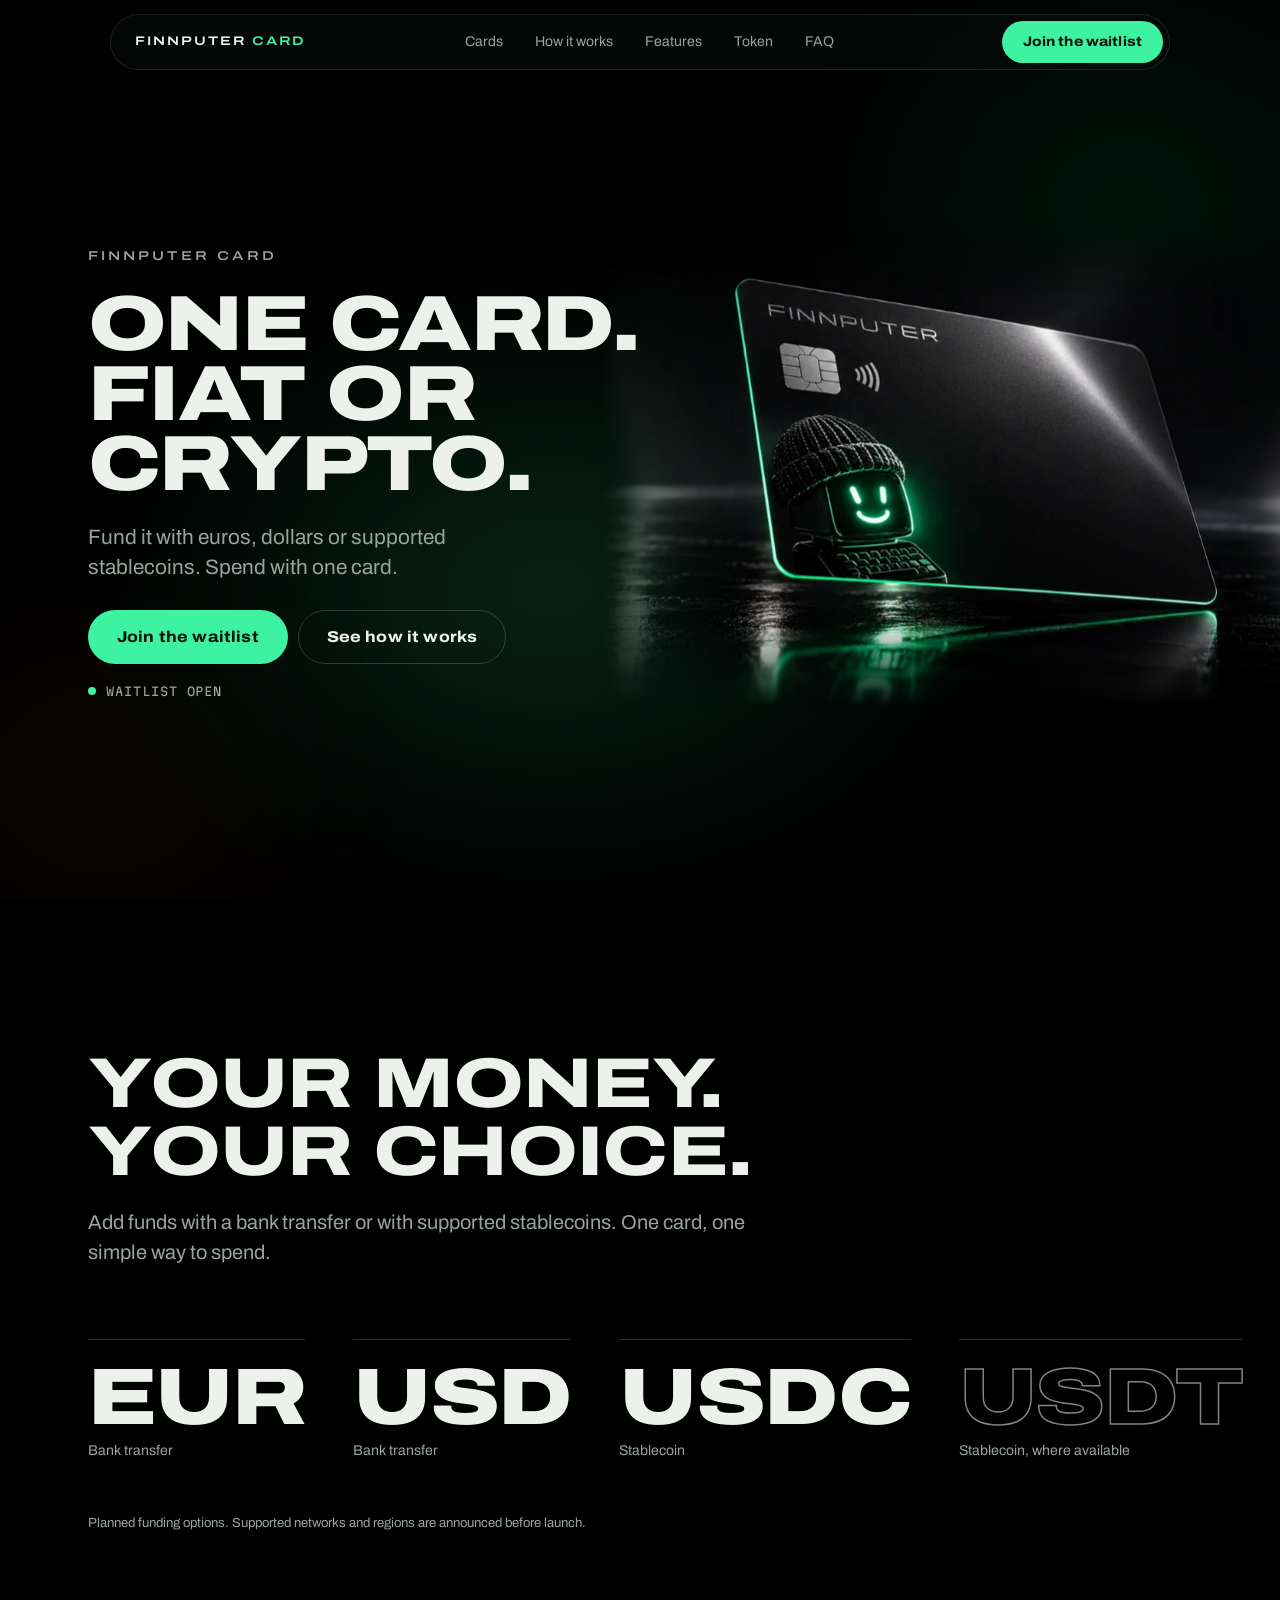
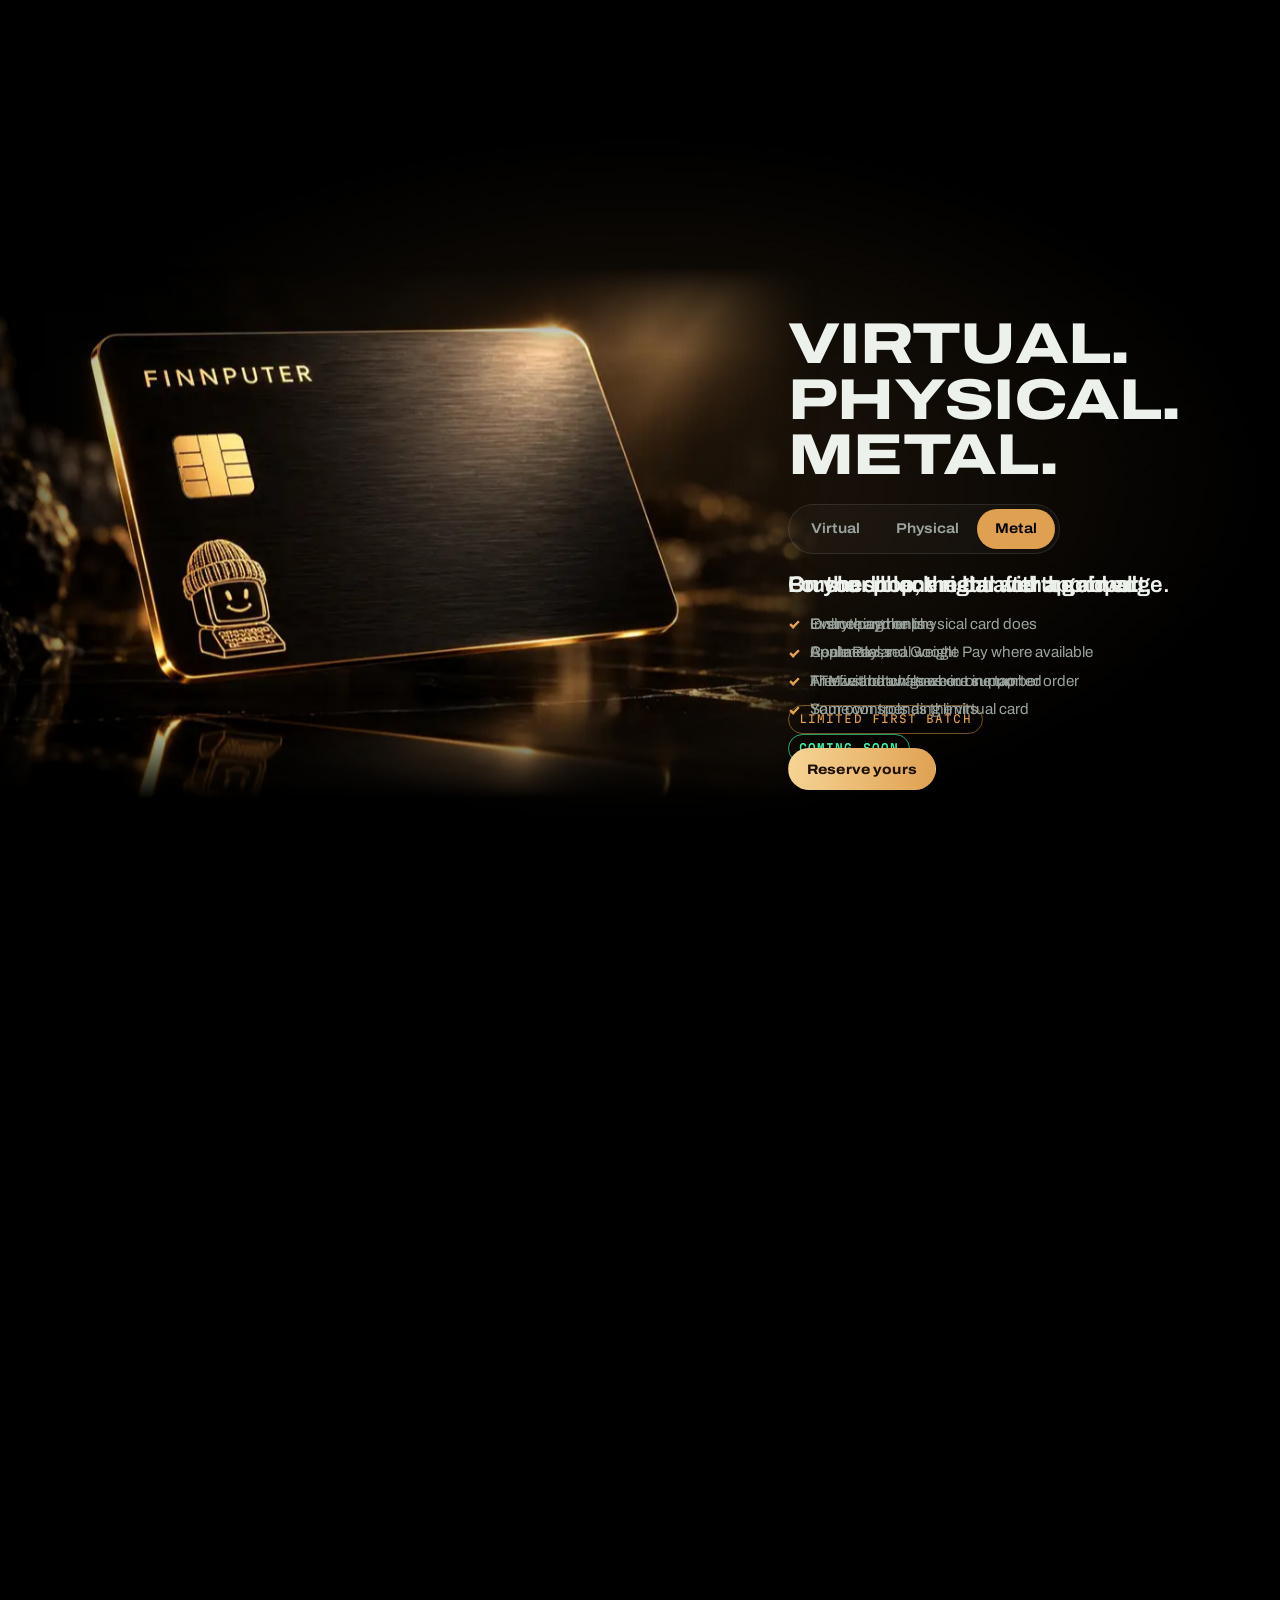
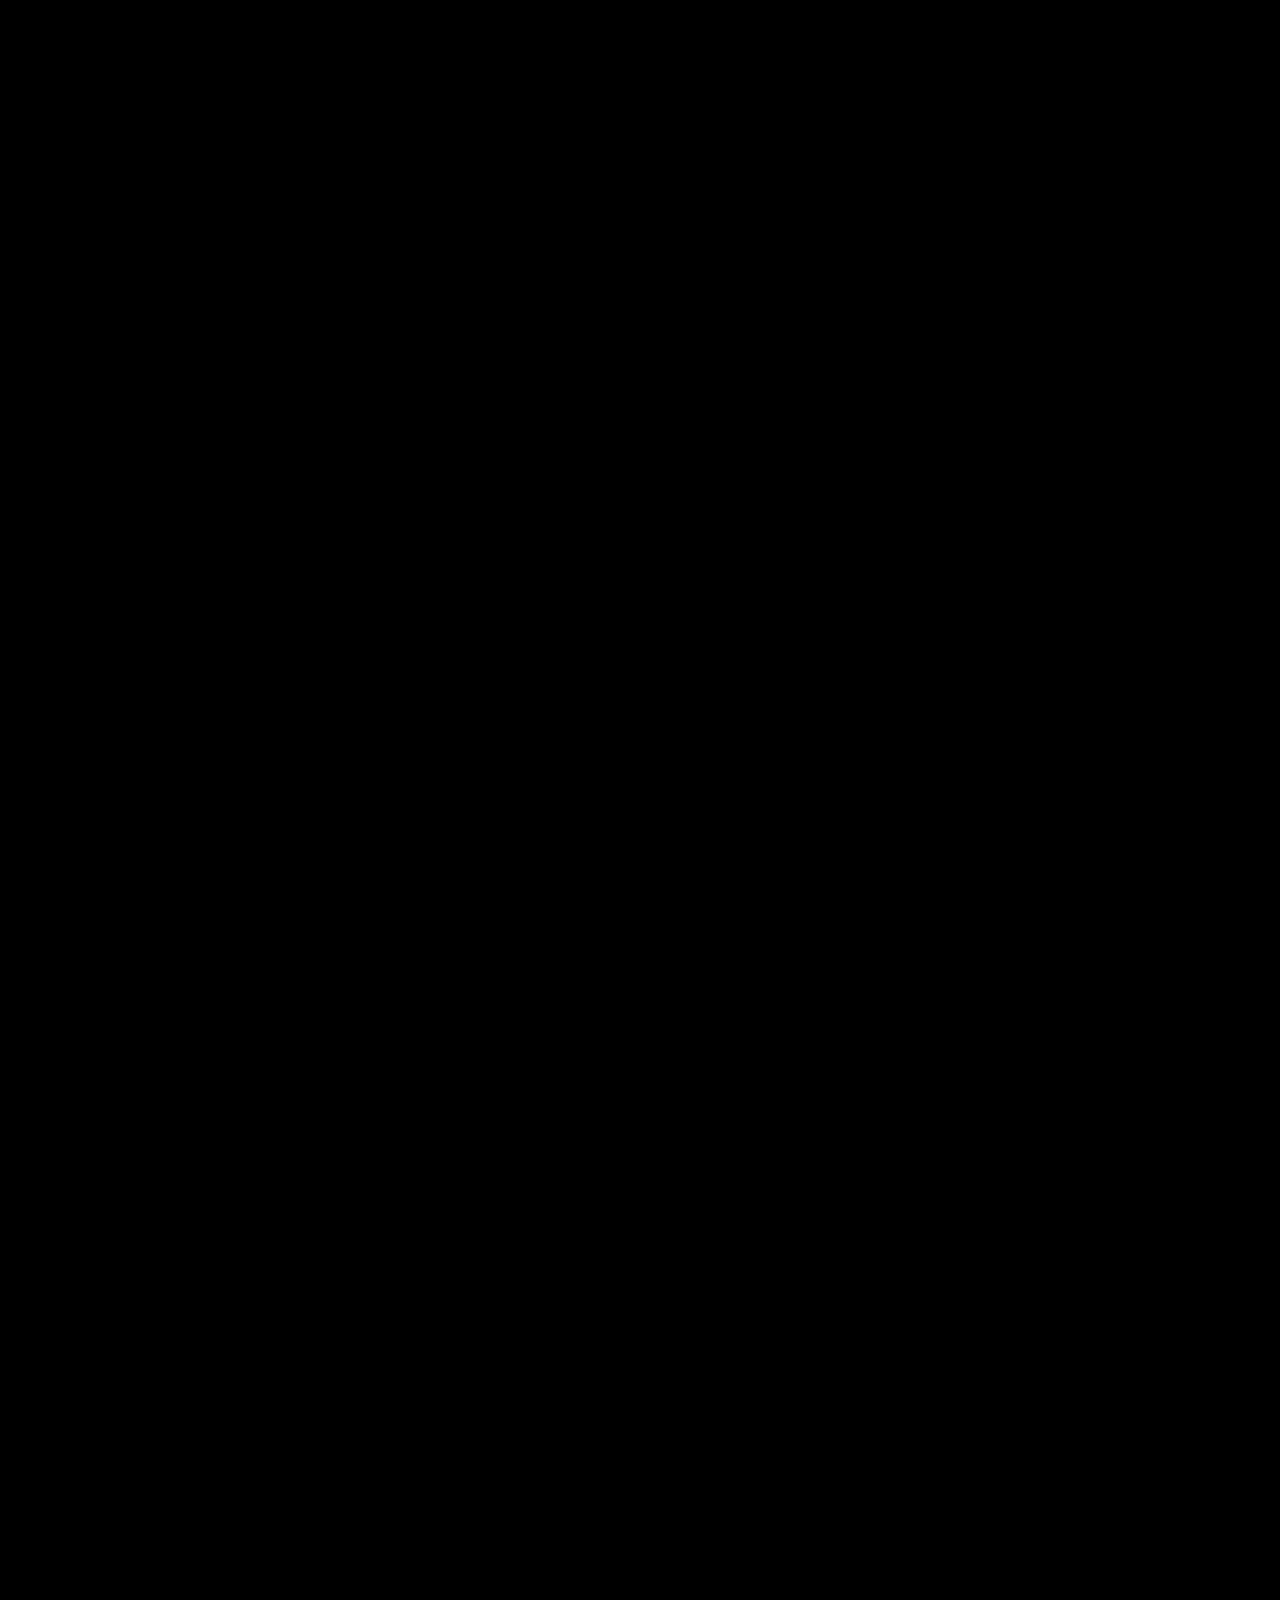
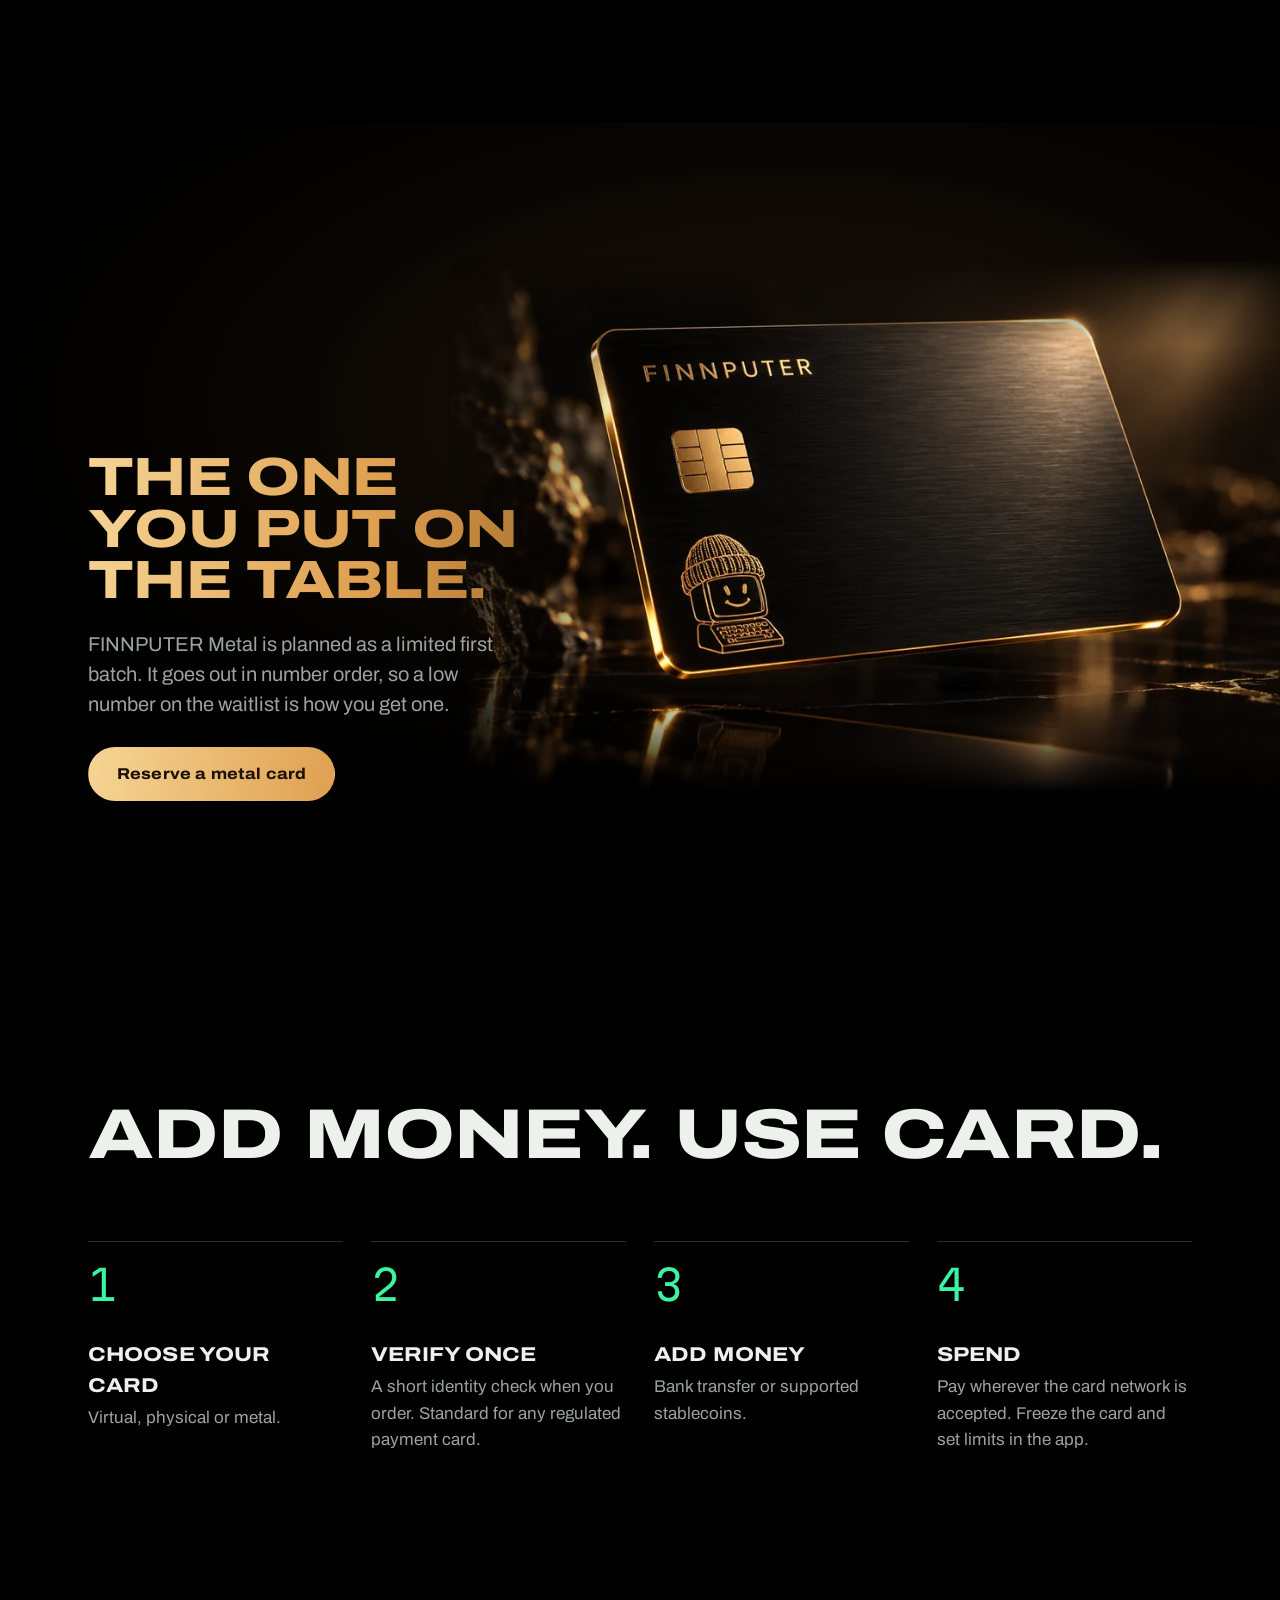
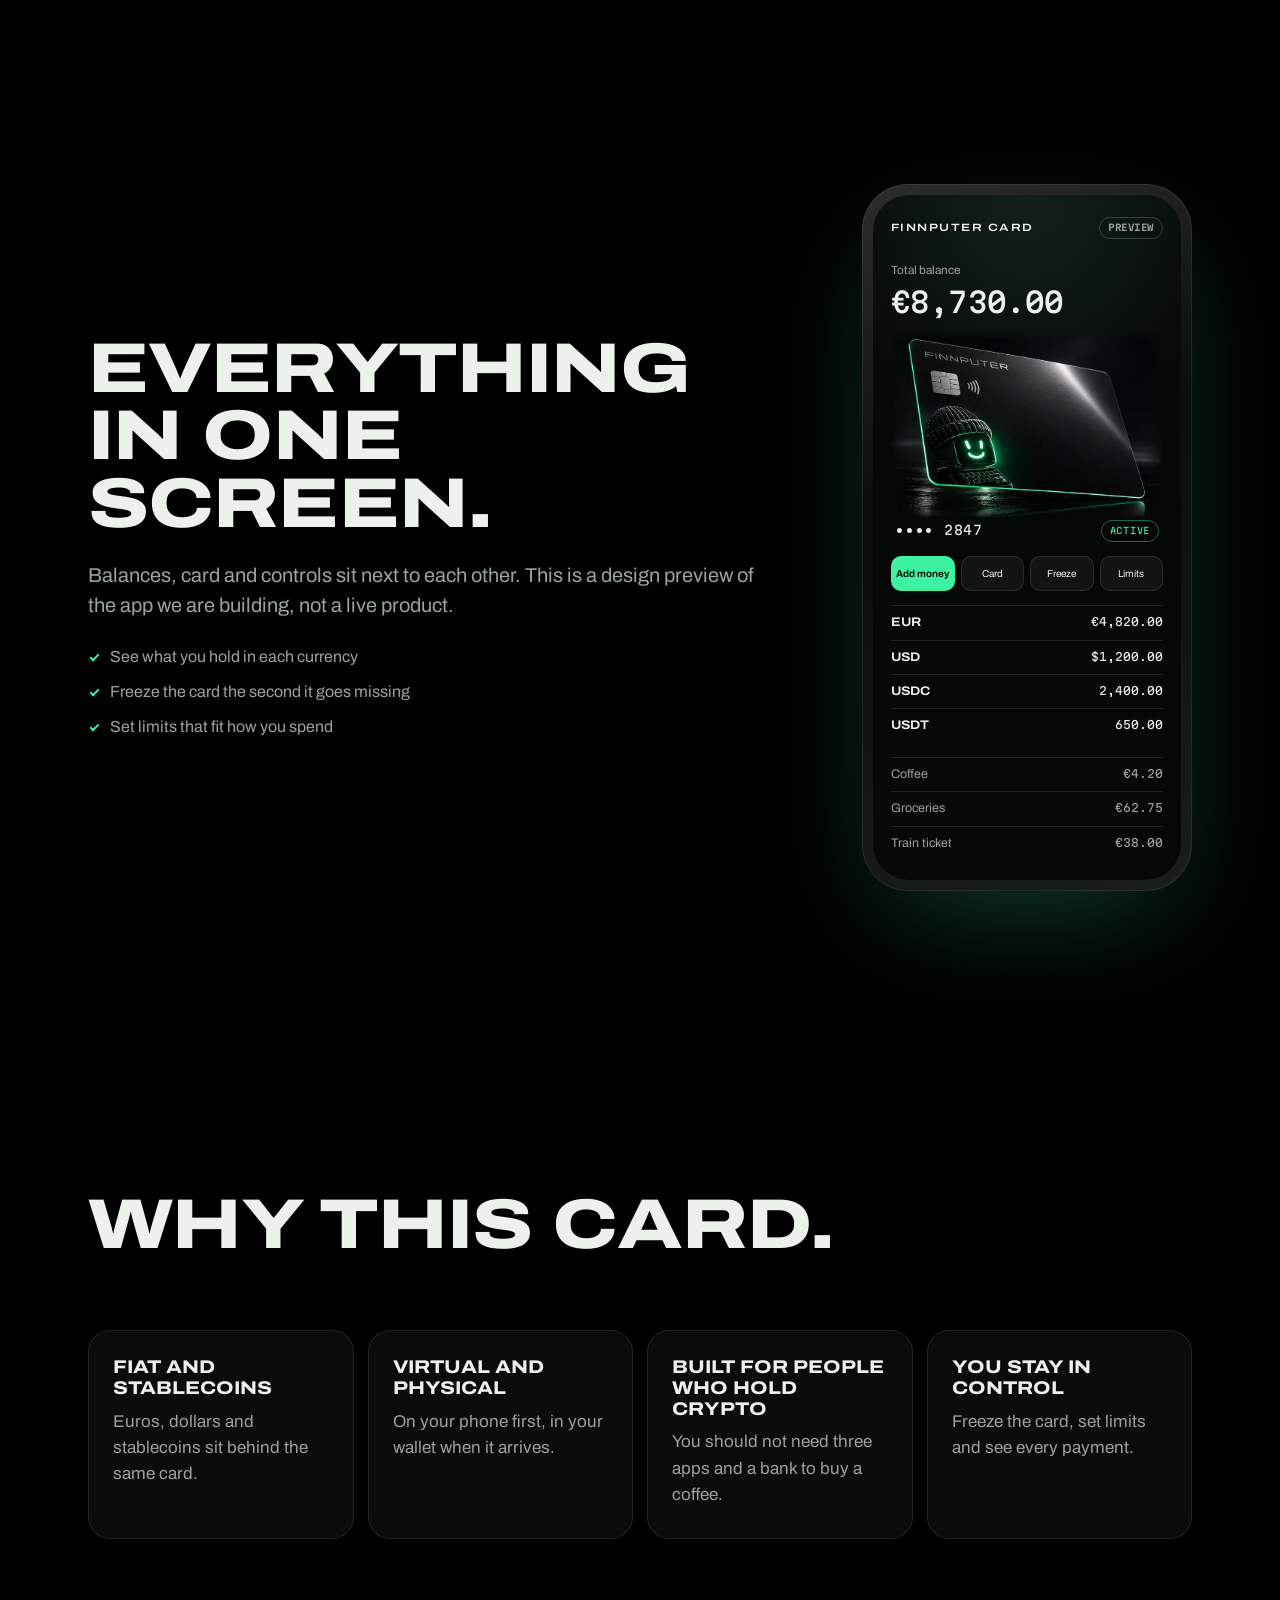
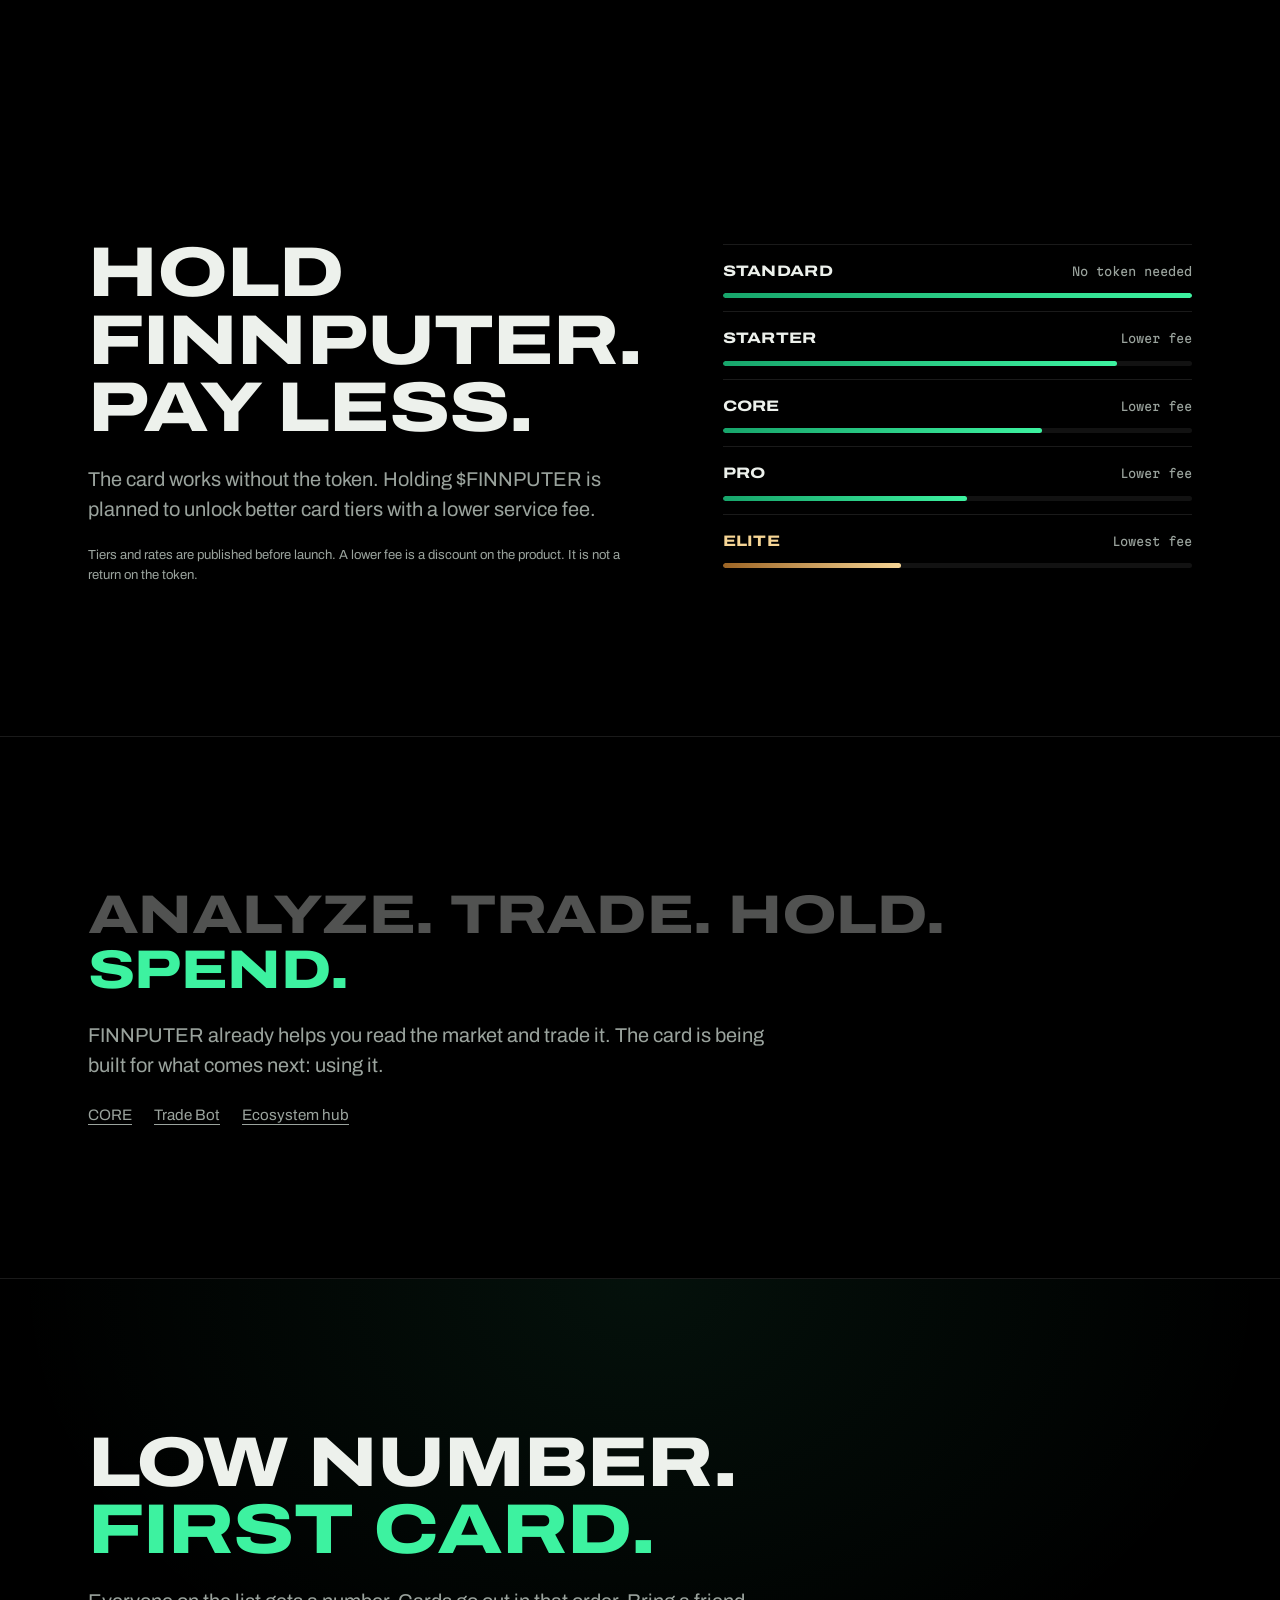
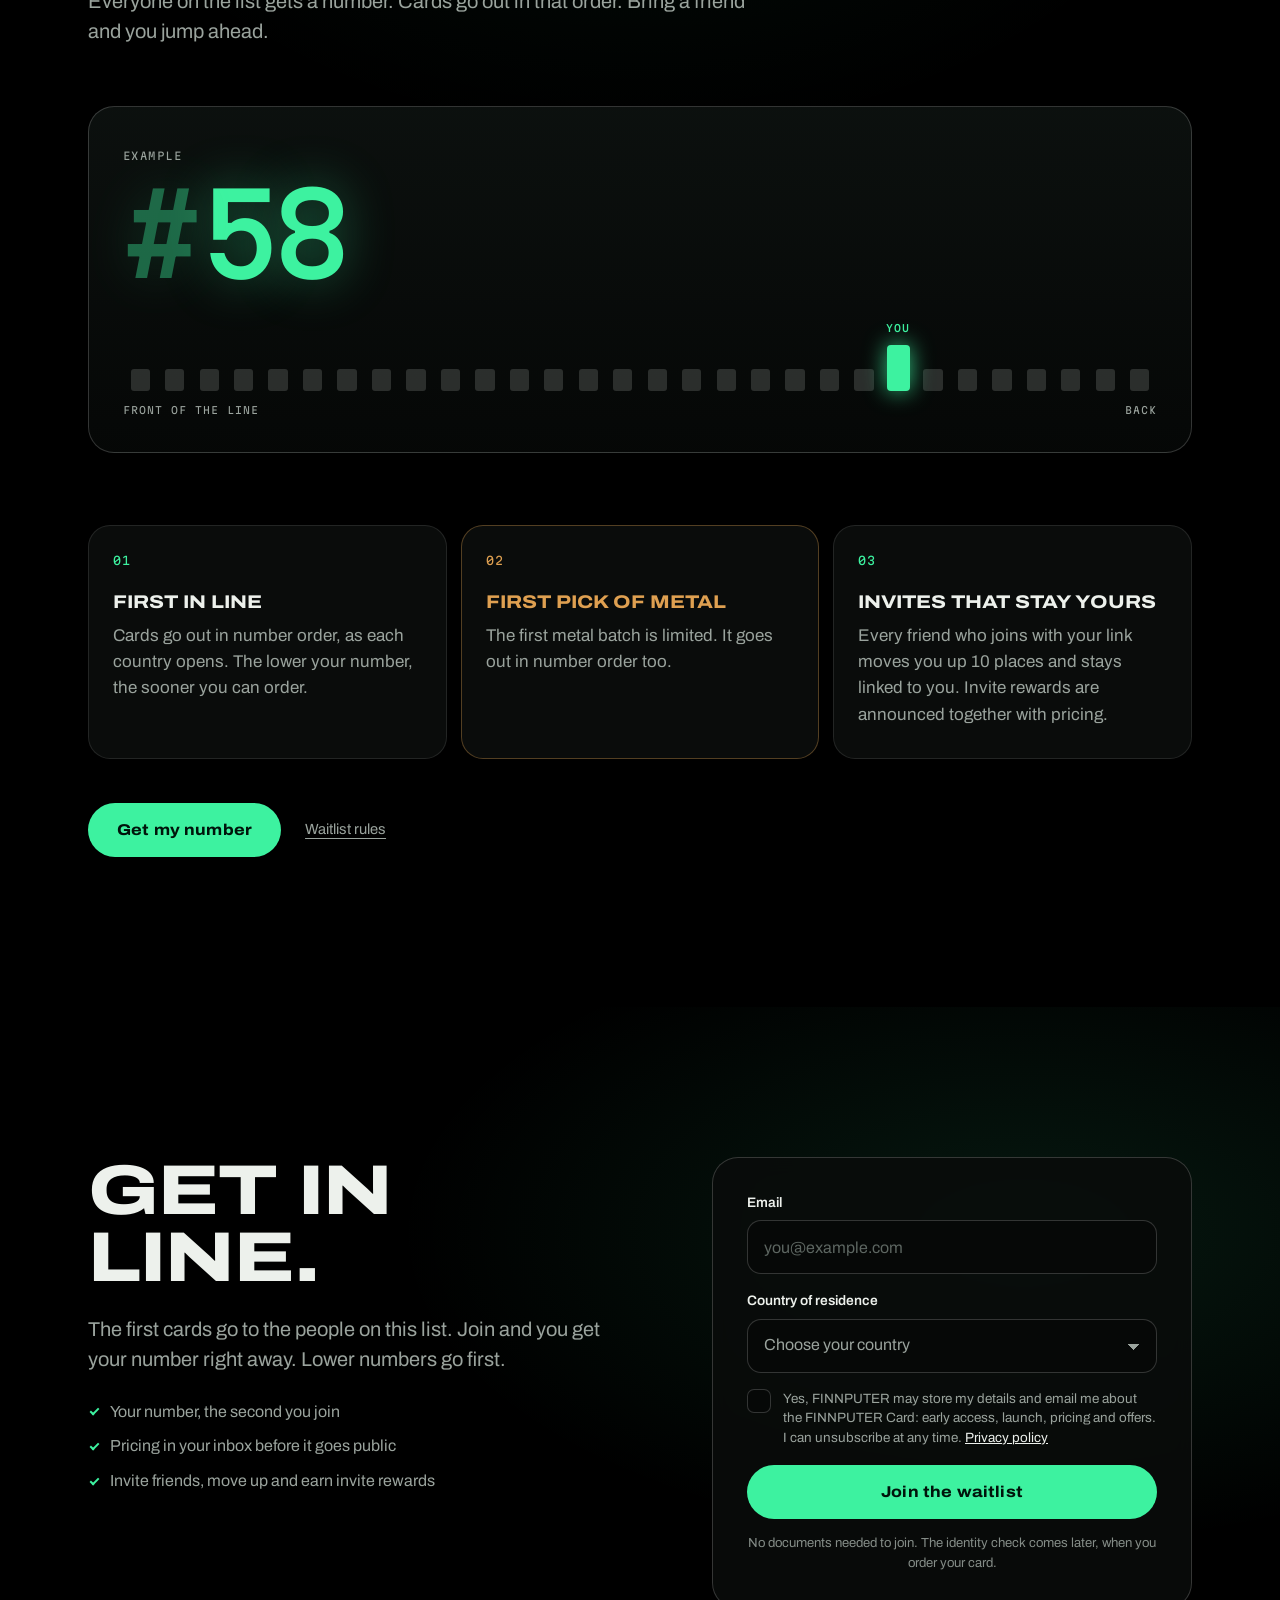
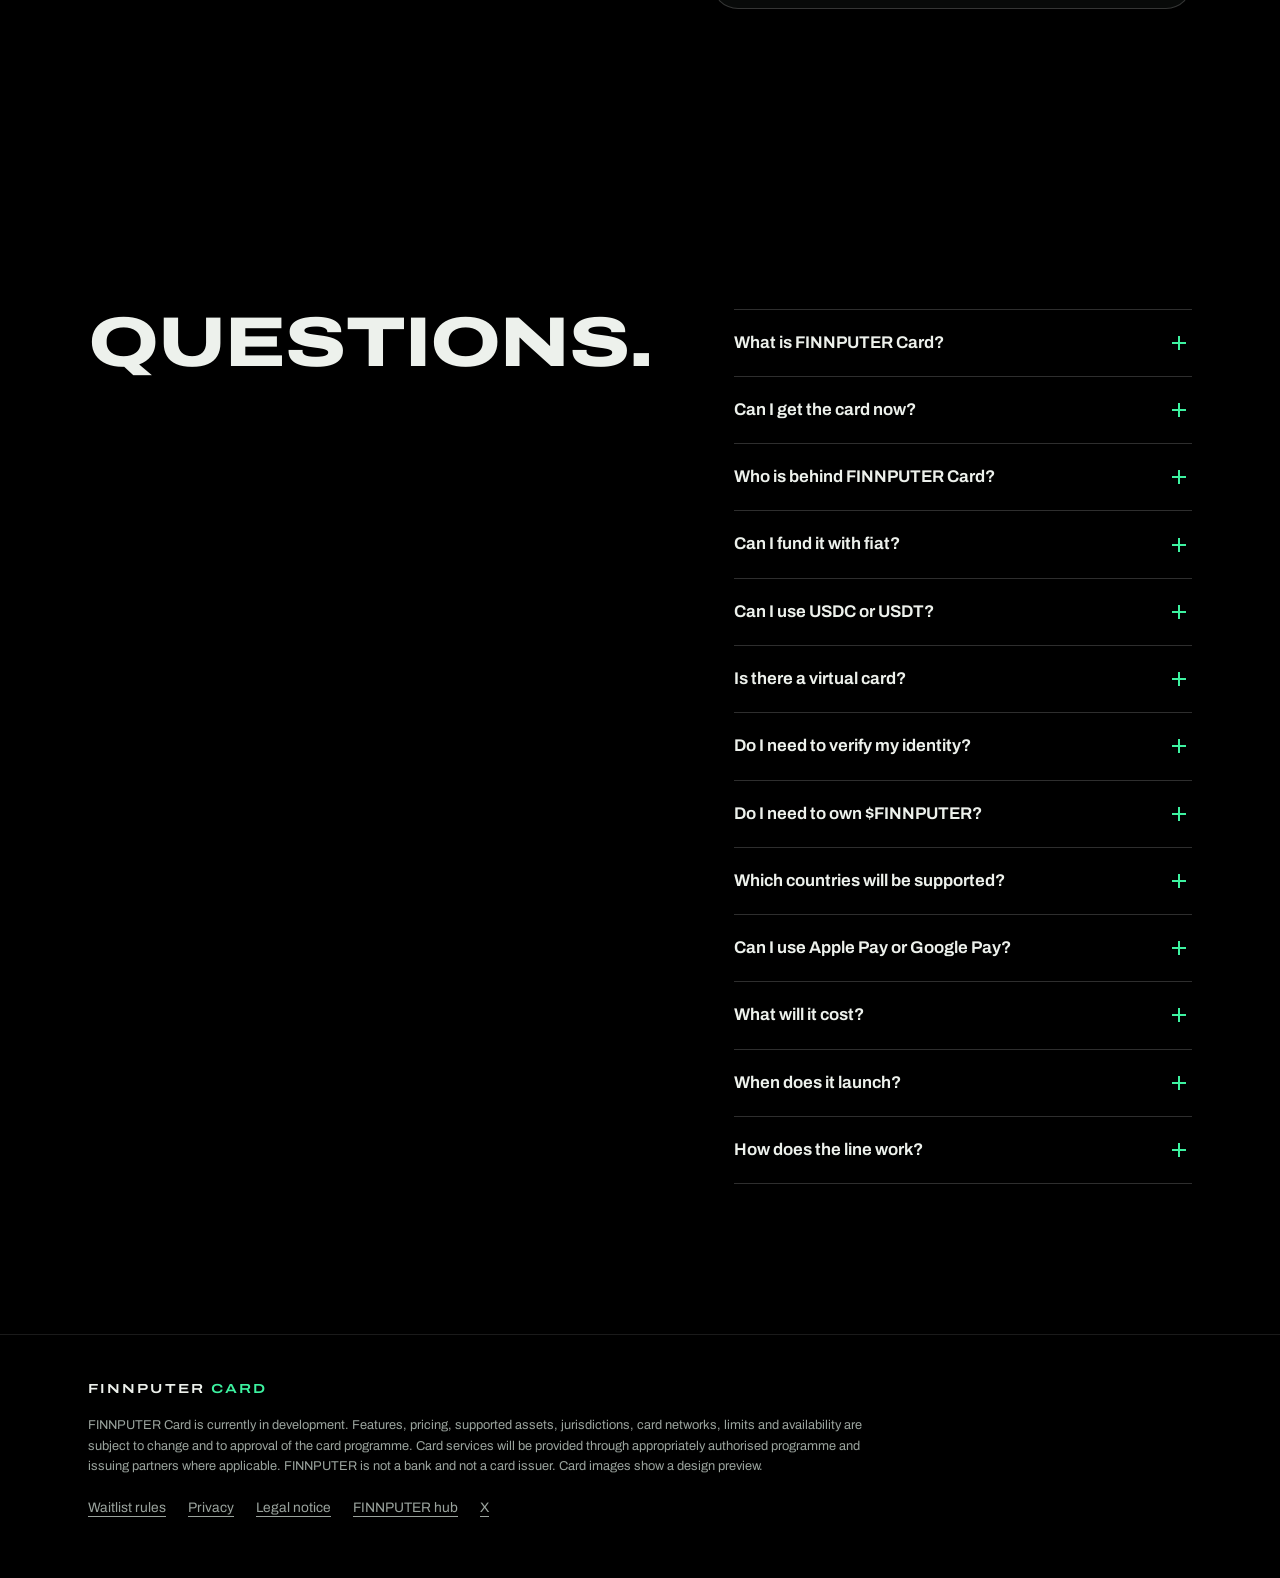
==== commit a5c8185f: "Add files via upload" ====
--- a/index.html
+++ b/index.html
@@ -3,21 +3,44 @@
 <head>
 <meta charset="utf-8">
 <meta name="viewport" content="width=device-width, initial-scale=1, viewport-fit=cover">
-<title>FINNPUTER Card. One card, fiat or crypto.</title>
-<meta name="description" content="FINNPUTER Card is coming soon. Fund it with euros, dollars or supported stablecoins and spend with one card. Join the waitlist.">
+<title>FINNPUTER Card: One Card for Fiat and Crypto | Waitlist</title>
+<meta name="description" content="FINNPUTER Card is a payment card in development. Fund it with euros, dollars or supported stablecoins, spend with one card. Join the waitlist for your number.">
+<meta name="robots" content="index, follow, max-image-preview:large, max-snippet:-1, max-video-preview:-1">
+<meta name="author" content="FINNPUTER">
+<meta name="application-name" content="FINNPUTER Card">
+<meta name="apple-mobile-web-app-title" content="FINNPUTER Card">
 <meta name="theme-color" content="#000000">
+<meta name="color-scheme" content="dark">
+<meta name="format-detection" content="telephone=no">
 <link rel="canonical" href="https://card.finnputerdex.com/">
+<link rel="alternate" hreflang="en" href="https://card.finnputerdex.com/">
+<link rel="alternate" hreflang="x-default" href="https://card.finnputerdex.com/">
 <meta property="og:type" content="website">
+<meta property="og:site_name" content="FINNPUTER Card">
+<meta property="og:locale" content="en_US">
 <meta property="og:title" content="FINNPUTER Card. One card, fiat or crypto.">
-<meta property="og:description" content="Coming soon. Fund it with euros, dollars or supported stablecoins and spend with one card.">
+<meta property="og:description" content="A payment card in development. Fund it with euros, dollars or supported stablecoins. The waitlist is open: get your number.">
 <meta property="og:url" content="https://card.finnputerdex.com/">
 <meta property="og:image" content="https://card.finnputerdex.com/assets/img/card-glow-og.jpg">
+<meta property="og:image:secure_url" content="https://card.finnputerdex.com/assets/img/card-glow-og.jpg">
+<meta property="og:image:type" content="image/jpeg">
+<meta property="og:image:width" content="1200">
+<meta property="og:image:height" content="675">
+<meta property="og:image:alt" content="FINNPUTER Card: a black payment card with a glowing mint edge">
 <meta name="twitter:card" content="summary_large_image">
 <meta name="twitter:site" content="@FINNPUTER28">
+<meta name="twitter:creator" content="@FINNPUTER28">
+<meta name="twitter:title" content="FINNPUTER Card. One card, fiat or crypto.">
+<meta name="twitter:description" content="A payment card in development. Fund it with euros, dollars or supported stablecoins. The waitlist is open: get your number.">
+<meta name="twitter:image" content="https://card.finnputerdex.com/assets/img/card-glow-og.jpg">
+<meta name="twitter:image:alt" content="FINNPUTER Card: a black payment card with a glowing mint edge">
 <link rel="icon" href="assets/img/favicon.svg" type="image/svg+xml">
+<link rel="apple-touch-icon" href="assets/img/apple-touch-icon.png">
+<link rel="manifest" href="site.webmanifest">
+<script type="application/ld+json">{"@context":"https://schema.org","@graph":[{"@type":"Organization","@id":"https://card.finnputerdex.com/#org","name":"FINNPUTER","url":"https://hub.finnputerdex.com/","logo":{"@type":"ImageObject","url":"https://card.finnputerdex.com/assets/img/icon-512.png","width":512,"height":512},"sameAs":["https://x.com/FINNPUTER28"],"email":"finnputer@proton.me"},{"@type":"WebSite","@id":"https://card.finnputerdex.com/#site","url":"https://card.finnputerdex.com/","name":"FINNPUTER Card","inLanguage":"en","publisher":{"@id":"https://card.finnputerdex.com/#org"}},{"@type":"WebPage","@id":"https://card.finnputerdex.com/#page","url":"https://card.finnputerdex.com/","name":"FINNPUTER Card: One Card for Fiat and Crypto | Waitlist","description":"FINNPUTER Card is a payment card in development. Fund it with euros, dollars or supported stablecoins, spend with one card. Join the waitlist for your number.","inLanguage":"en","isPartOf":{"@id":"https://card.finnputerdex.com/#site"},"about":{"@id":"https://card.finnputerdex.com/#card"},"primaryImageOfPage":{"@type":"ImageObject","url":"https://card.finnputerdex.com/assets/img/card-glow-og.jpg","width":1200,"height":675},"dateModified":"2026-10-05"},{"@type":"Service","@id":"https://card.finnputerdex.com/#card","name":"FINNPUTER Card","serviceType":"Payment card (in development)","description":"A payment card in development that is planned to be funded with euros, dollars or supported stablecoins. Virtual, physical and metal versions are planned. Not available yet. A waitlist is open.","provider":{"@id":"https://card.finnputerdex.com/#org"},"url":"https://card.finnputerdex.com/","image":"https://card.finnputerdex.com/assets/img/card-glow-og.jpg"},{"@type":"FAQPage","@id":"https://card.finnputerdex.com/#faq","mainEntity":[{"@type":"Question","name":"What is FINNPUTER Card?","acceptedAnswer":{"@type":"Answer","text":"FINNPUTER Card is a payment card in development from the FINNPUTER ecosystem. The plan: you fund it with euros, dollars or supported stablecoins and pay with it like with any other card, online and in store. A virtual, a physical and a metal card are planned."}},{"@type":"Question","name":"Can I get the card now?","acceptedAnswer":{"@type":"Answer","text":"Not yet. The card is in development and there is no launch date. You can join the waitlist today, get your number and hear first when ordering opens."}},{"@type":"Question","name":"Who is behind FINNPUTER Card?","acceptedAnswer":{"@type":"Answer","text":"FINNPUTER, the project behind the $FINNPUTER token on Solana and its analysis and trading tools. FINNPUTER is not a bank and not a card issuer. Card services will be provided through authorised programme and issuing partners."}},{"@type":"Question","name":"Can I fund it with fiat?","acceptedAnswer":{"@type":"Answer","text":"Yes, that is the plan. Bank transfer funding is planned next to supported digital assets, subject to the final card programme."}},{"@type":"Question","name":"Can I use USDC or USDT?","acceptedAnswer":{"@type":"Answer","text":"Stablecoin funding is planned. Which coins and networks are supported depends on your region and is announced before launch."}},{"@type":"Question","name":"Is there a virtual card?","acceptedAnswer":{"@type":"Answer","text":"Yes. A virtual and a physical card are planned, with a metal card to follow."}},{"@type":"Question","name":"Do I need to verify my identity?","acceptedAnswer":{"@type":"Answer","text":"Yes, when you order the card. Identity verification is part of the card programme, as with any regulated payment card. Joining the waitlist needs only your email address and your country."}},{"@type":"Question","name":"Do I need to own $FINNPUTER?","acceptedAnswer":{"@type":"Answer","text":"No. The card works without the token. Holding the token is planned to lower your service fee."}},{"@type":"Question","name":"Which countries will be supported?","acceptedAnswer":{"@type":"Answer","text":"Country availability is announced once the card programme is approved. Your answer on the waitlist helps us push for your country."}},{"@type":"Question","name":"Can I use Apple Pay or Google Pay?","acceptedAnswer":{"@type":"Answer","text":"Digital wallet support is planned where the card programme supports it."}},{"@type":"Question","name":"What will it cost?","acceptedAnswer":{"@type":"Answer","text":"Pricing is announced before launch. The waitlist sees it first."}},{"@type":"Question","name":"When does it launch?","acceptedAnswer":{"@type":"Answer","text":"There is no date yet. The waitlist hears first."}},{"@type":"Question","name":"How does the line work?","acceptedAnswer":{"@type":"Answer","text":"You get a number when you join. Lower numbers get the card first. Every friend who joins with your link moves you up 10 places and stays linked to you. Invite rewards are announced together with pricing. Cards go out in number order, as each country opens. The limited first metal batch goes out in number order too. The details are in the waitlist rules."}}],"isPartOf":{"@id":"https://card.finnputerdex.com/#page"}}]}</script>
 <link rel="preload" href="assets/fonts/archivo.woff2" as="font" type="font/woff2" crossorigin>
 <link rel="preload" as="image" href="assets/img/card-glow-1100.webp" imagesrcset="assets/img/card-glow-720.webp 720w, assets/img/card-glow-1100.webp 1100w, assets/img/card-glow-1672.webp 1672w" imagesizes="(min-width: 960px) 62vw, 130vw">
-<link rel="stylesheet" href="assets/styles.css?v=6">
+<link rel="stylesheet" href="assets/styles.css?v=7">
 <script>document.documentElement.classList.add('js')</script>
 </head>
 <body>
@@ -43,8 +66,8 @@
 <!-- HERO -->
 <section class="hero" id="card">
   <div class="aurora" aria-hidden="true"><i></i><i></i><i></i></div>
-  <div class="hero__visual" id="heroVisual" aria-hidden="true">
-    <img class="hero__img" alt="" width="1672" height="941" fetchpriority="high"
+  <div class="hero__visual" id="heroVisual">
+    <img class="hero__img" alt="FINNPUTER Card: a black payment card with a glowing mint edge and the FINNPUTER mascot" width="1672" height="941" fetchpriority="high"
       src="assets/img/card-glow-1100.webp"
       srcset="assets/img/card-glow-720.webp 720w, assets/img/card-glow-1100.webp 1100w, assets/img/card-glow-1672.webp 1672w"
       sizes="(min-width: 960px) 62vw, 130vw">
@@ -146,8 +169,8 @@
 
 <!-- METAL -->
 <section class="metal" id="metal">
-  <div class="metal__visual" aria-hidden="true">
-    <img alt="" loading="lazy" width="1672" height="941"
+  <div class="metal__visual">
+    <img alt="FINNPUTER Metal: a brushed black metal card with a gold edge" loading="lazy" width="1672" height="941"
       src="assets/img/card-gold-1100.webp"
       srcset="assets/img/card-gold-720.webp 720w, assets/img/card-gold-1100.webp 1100w, assets/img/card-gold-1672.webp 1672w"
       sizes="(min-width: 960px) 70vw, 140vw">
@@ -165,10 +188,10 @@
   <div class="wrap">
     <h2 class="h2" data-reveal>Add money. Use card.</h2>
     <ol class="steps" data-stagger>
+      <li class="step" data-reveal><h3>Choose your card</h3><p>Virtual, physical or metal.</p></li>
+      <li class="step" data-reveal><h3>Verify once</h3><p>A short identity check when you order. Standard for any regulated payment card.</p></li>
       <li class="step" data-reveal><h3>Add money</h3><p>Bank transfer or supported stablecoins.</p></li>
-      <li class="step" data-reveal><h3>Choose your card</h3><p>Virtual, physical or metal.</p></li>
-      <li class="step" data-reveal><h3>Spend</h3><p>Pay with your FINNPUTER Card wherever the card network is accepted.</p></li>
-      <li class="step" data-reveal><h3>Stay in control</h3><p>See every payment, freeze the card and set limits in one place.</p></li>
+      <li class="step" data-reveal><h3>Spend</h3><p>Pay wherever the card network is accepted. Freeze the card and set limits in the app.</p></li>
     </ol>
   </div>
 </section>
@@ -324,6 +347,7 @@
         </label>
         <p class="form__msg" id="joinMsg" role="alert"></p>
         <button class="btn btn--full" type="submit" id="joinBtn">Join the waitlist</button>
+        <p class="fine form__fine">No documents needed to join. The identity check comes later, when you order your card.</p>
       </form>
 
       <div class="done" id="done" hidden>
@@ -398,11 +422,13 @@
   <div class="wrap faq__grid">
     <h2 class="h2" data-reveal>Questions.</h2>
     <div class="faq__list" data-reveal>
-      <details><summary>What is FINNPUTER Card?</summary><p>An upcoming payment card that connects traditional money and supported digital assets with everyday card spending.</p></details>
+      <details><summary>What is FINNPUTER Card?</summary><p>FINNPUTER Card is a payment card in development from the FINNPUTER ecosystem. The plan: you fund it with euros, dollars or supported stablecoins and pay with it like with any other card, online and in store. A virtual, a physical and a metal card are planned.</p></details>
+      <details><summary>Can I get the card now?</summary><p>Not yet. The card is in development and there is no launch date. You can join the waitlist today, get your number and hear first when ordering opens.</p></details>
+      <details><summary>Who is behind FINNPUTER Card?</summary><p>FINNPUTER, the project behind the $FINNPUTER token on Solana and its analysis and trading tools. FINNPUTER is not a bank and not a card issuer. Card services will be provided through authorised programme and issuing partners.</p></details>
       <details><summary>Can I fund it with fiat?</summary><p>Yes, that is the plan. Bank transfer funding is planned next to supported digital assets, subject to the final card programme.</p></details>
       <details><summary>Can I use USDC or USDT?</summary><p>Stablecoin funding is planned. Which coins and networks are supported depends on your region and is announced before launch.</p></details>
       <details><summary>Is there a virtual card?</summary><p>Yes. A virtual and a physical card are planned, with a metal card to follow.</p></details>
-      <details><summary>Do I need to verify my identity?</summary><p>Yes. Identity verification is part of the card programme, as with any regulated payment card.</p></details>
+      <details><summary>Do I need to verify my identity?</summary><p>Yes, when you order the card. Identity verification is part of the card programme, as with any regulated payment card. Joining the waitlist needs only your email address and your country.</p></details>
       <details><summary>Do I need to own $FINNPUTER?</summary><p>No. The card works without the token. Holding the token is planned to lower your service fee.</p></details>
       <details><summary>Which countries will be supported?</summary><p>Country availability is announced once the card programme is approved. Your answer on the waitlist helps us push for your country.</p></details>
       <details><summary>Can I use Apple Pay or Google Pay?</summary><p>Digital wallet support is planned where the card programme supports it.</p></details>
--- a/assets/styles.css
+++ b/assets/styles.css
@@ -275,6 +275,7 @@
 .check a{color:var(--bone)}
 .form__msg{min-height:0;font-size:.88rem;color:#ff9a8a;margin:0 0 12px}
 .form__msg:empty{display:none}
+.form__fine{margin-top:14px;text-align:center;max-width:none}
 .form__msg.is-ok{color:var(--mint)}
 .status__count{color:var(--dim)}
 .status__count::before{content:"/";margin-right:10px;opacity:.5}
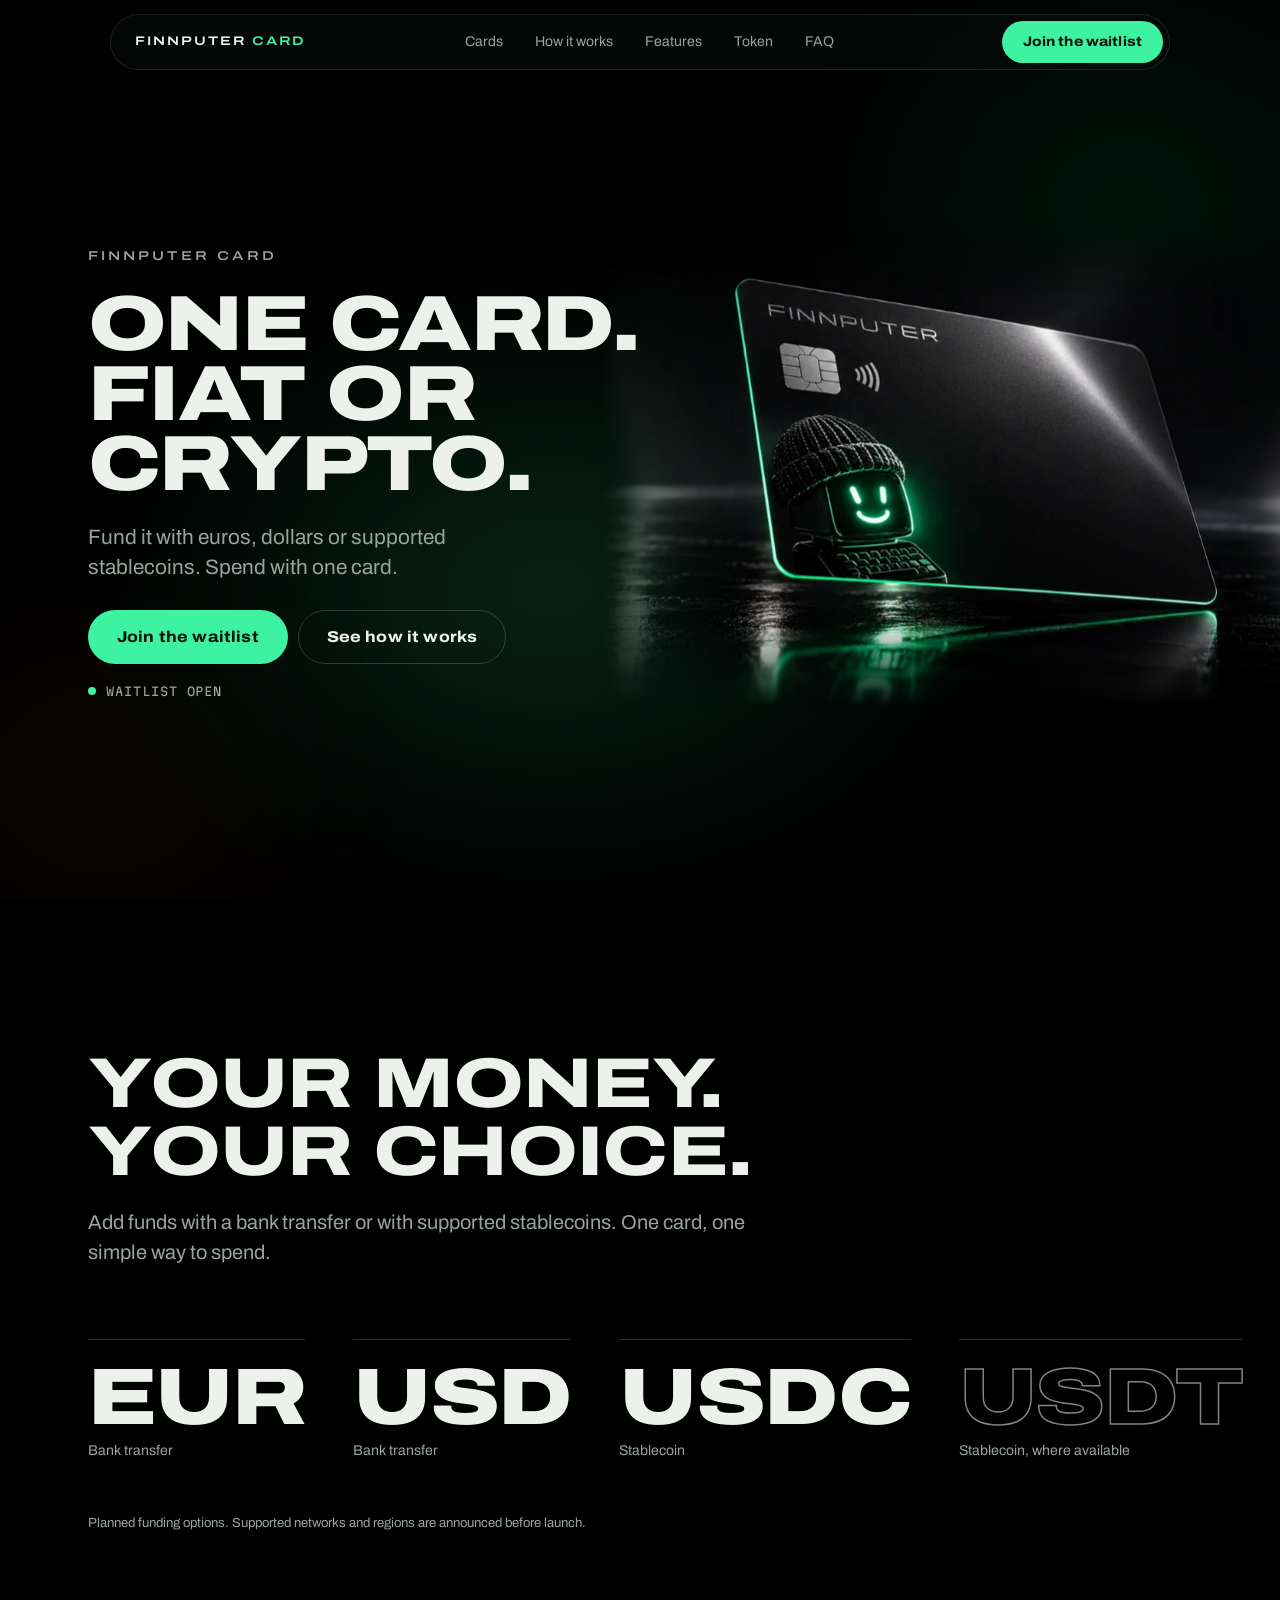
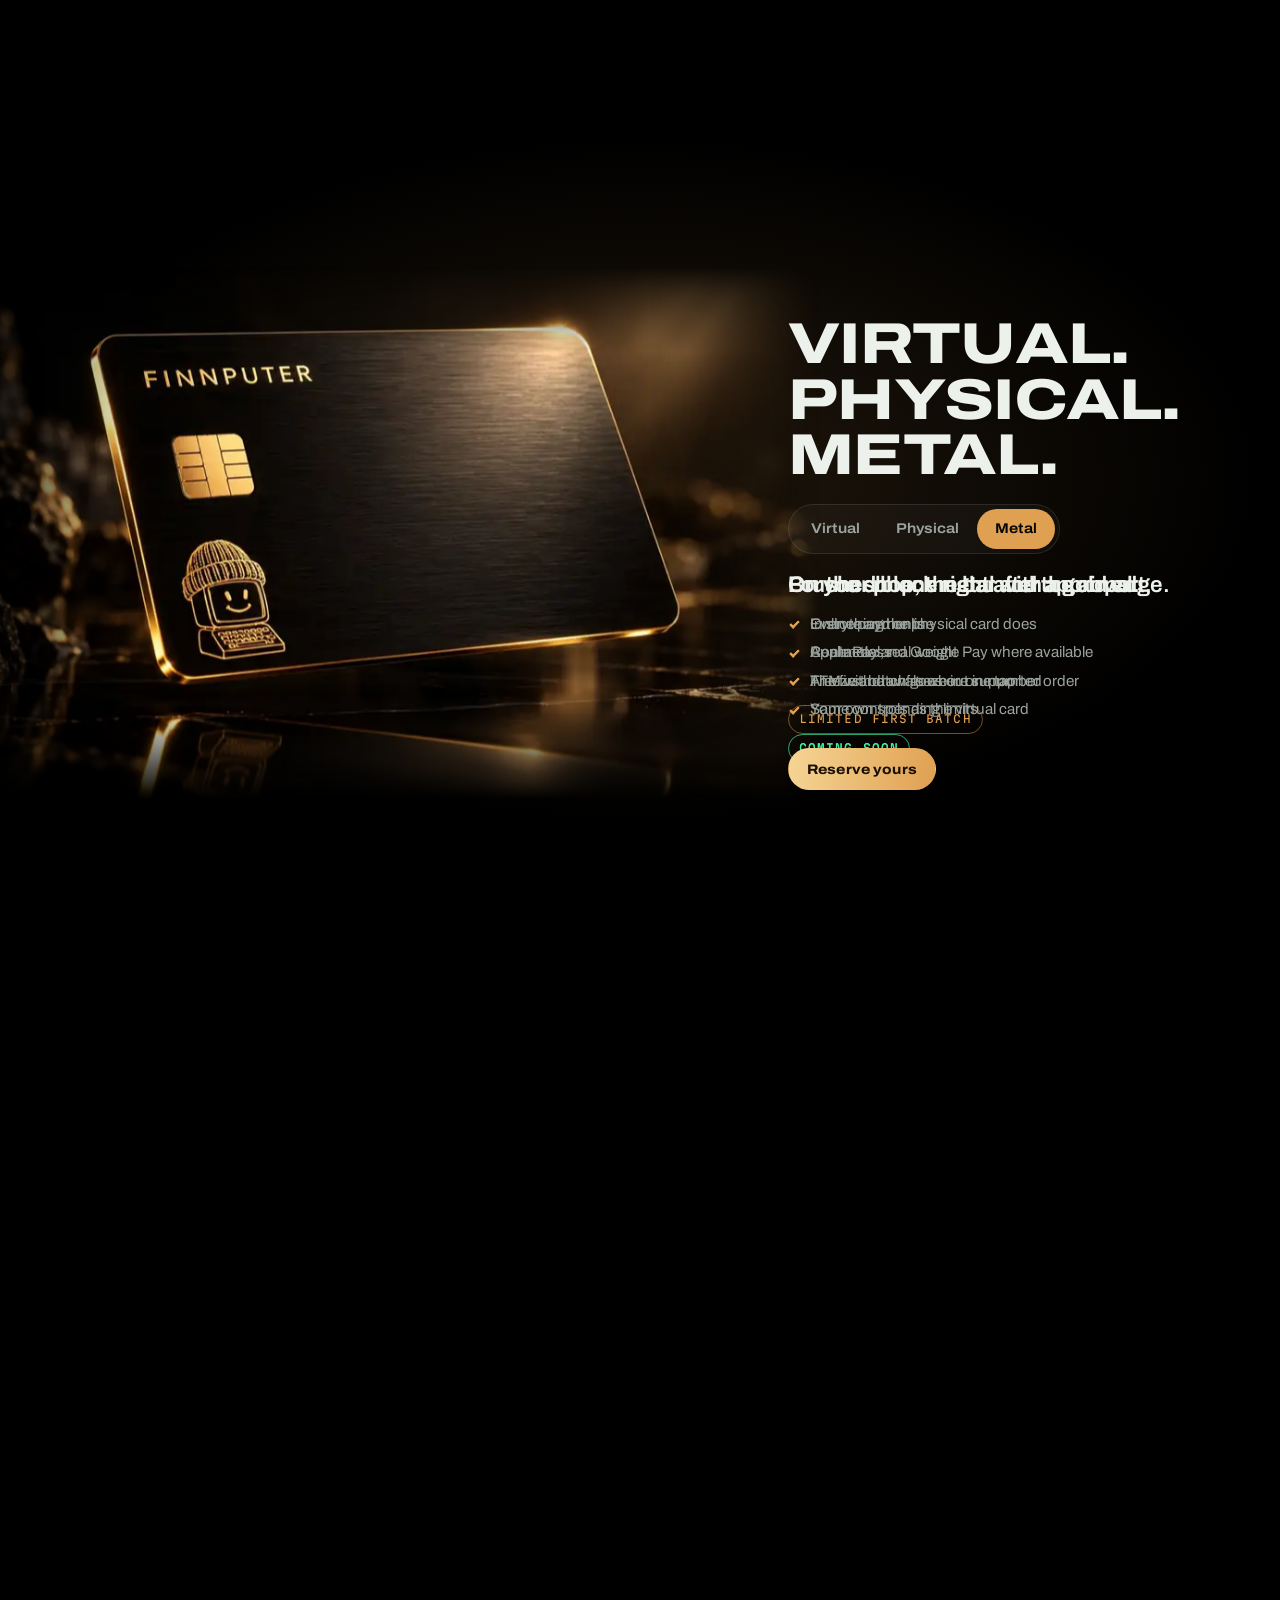
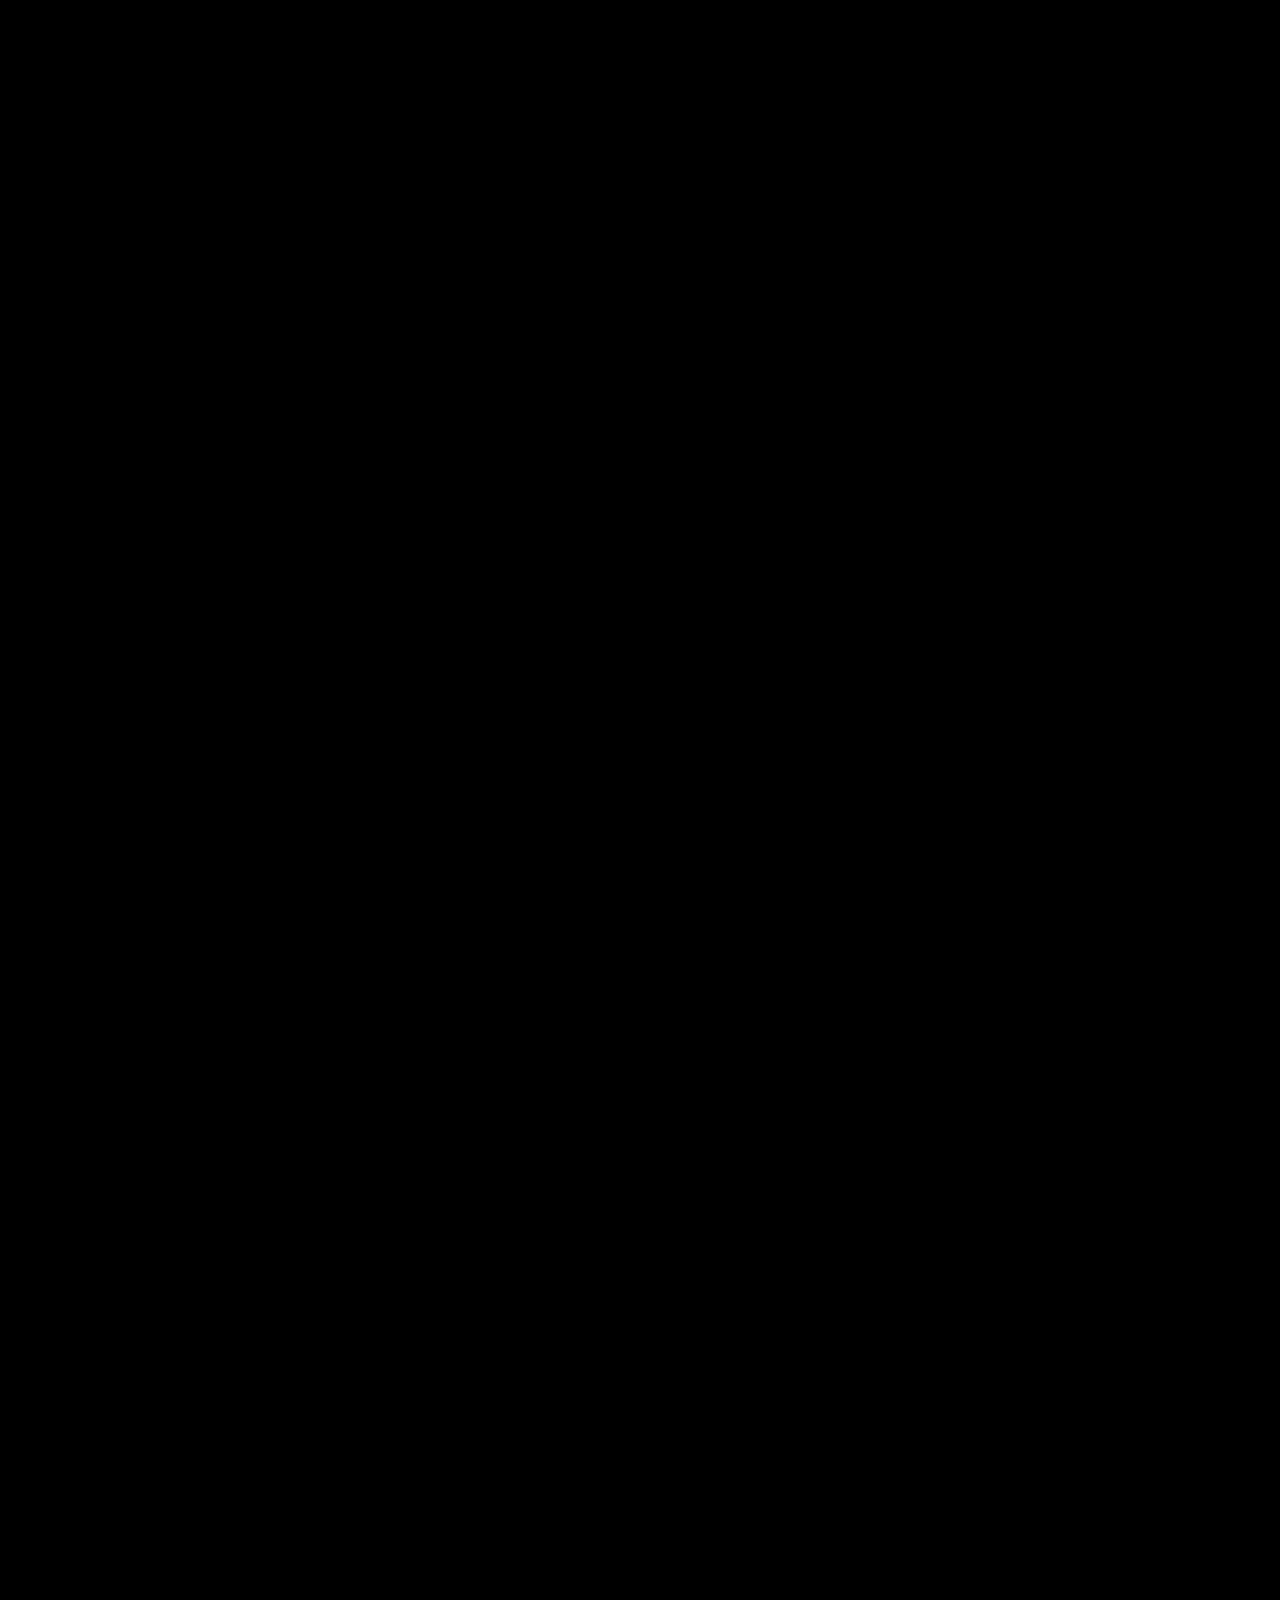
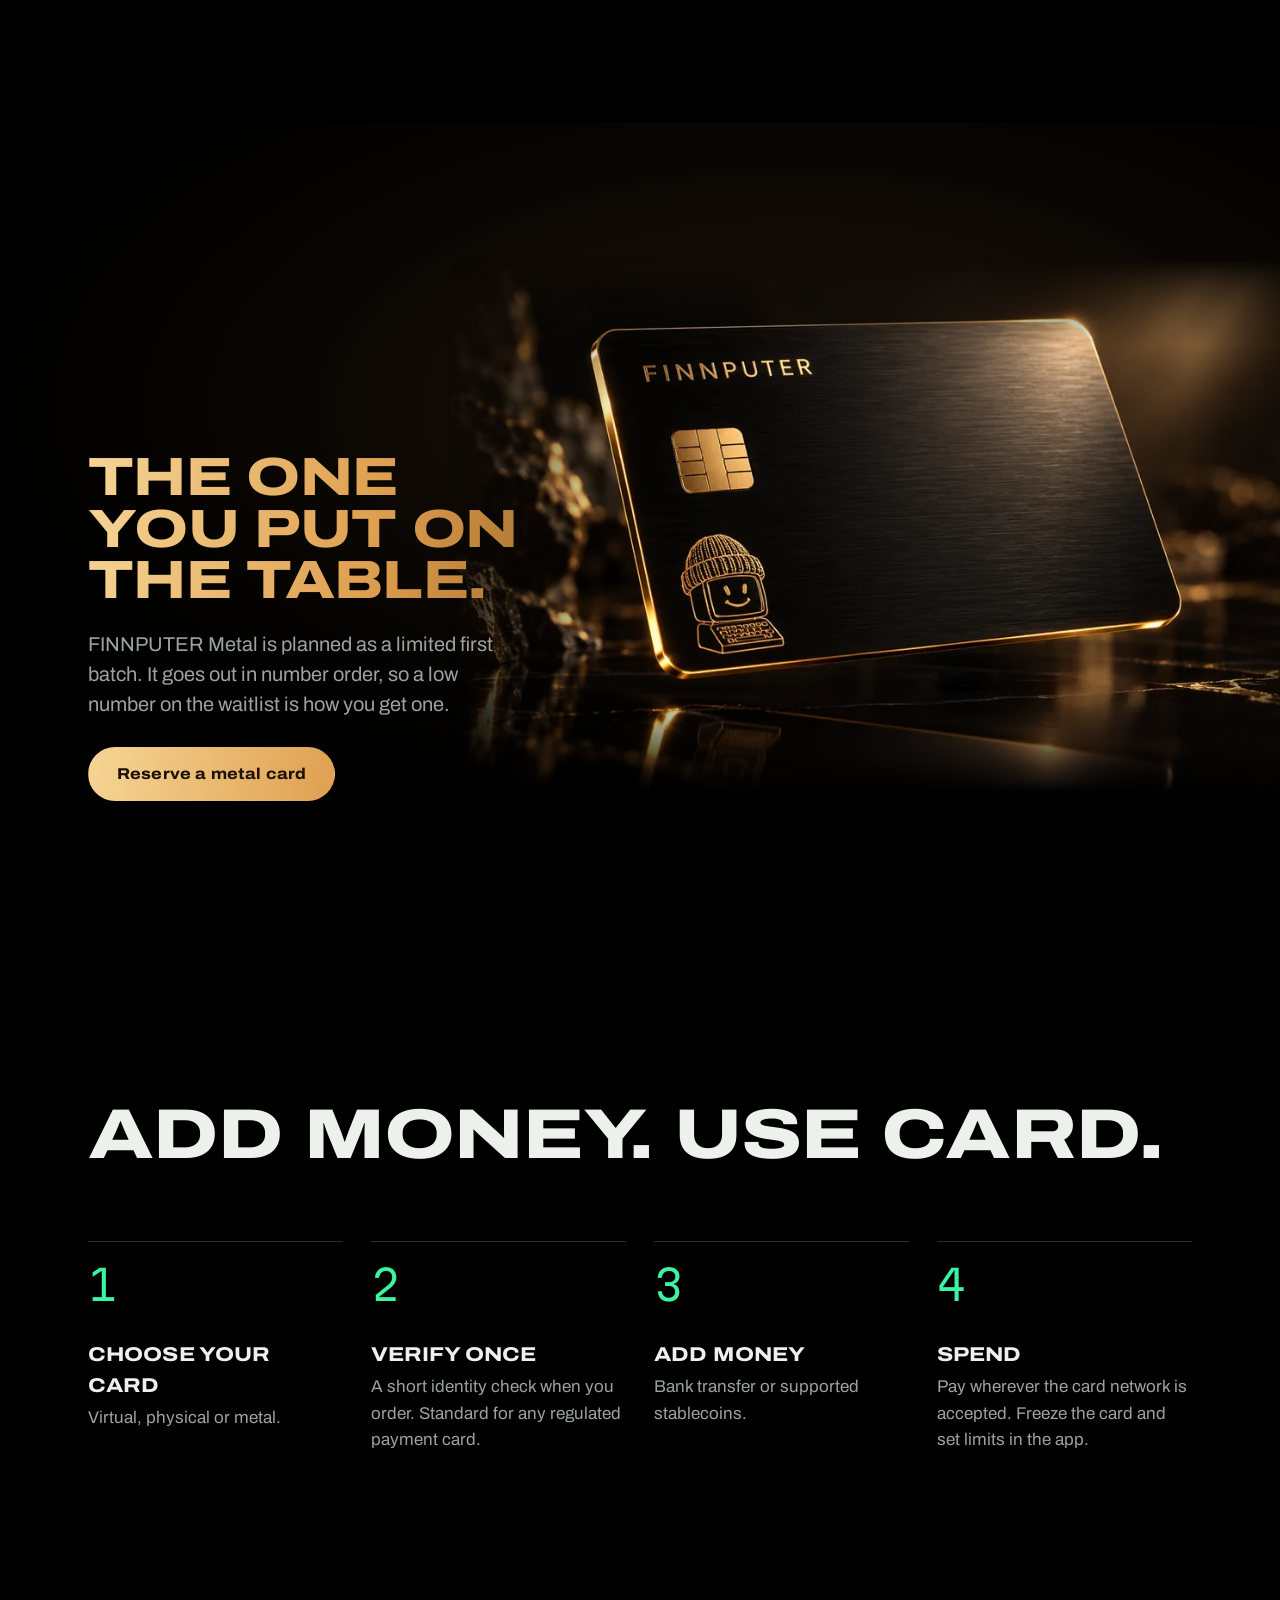
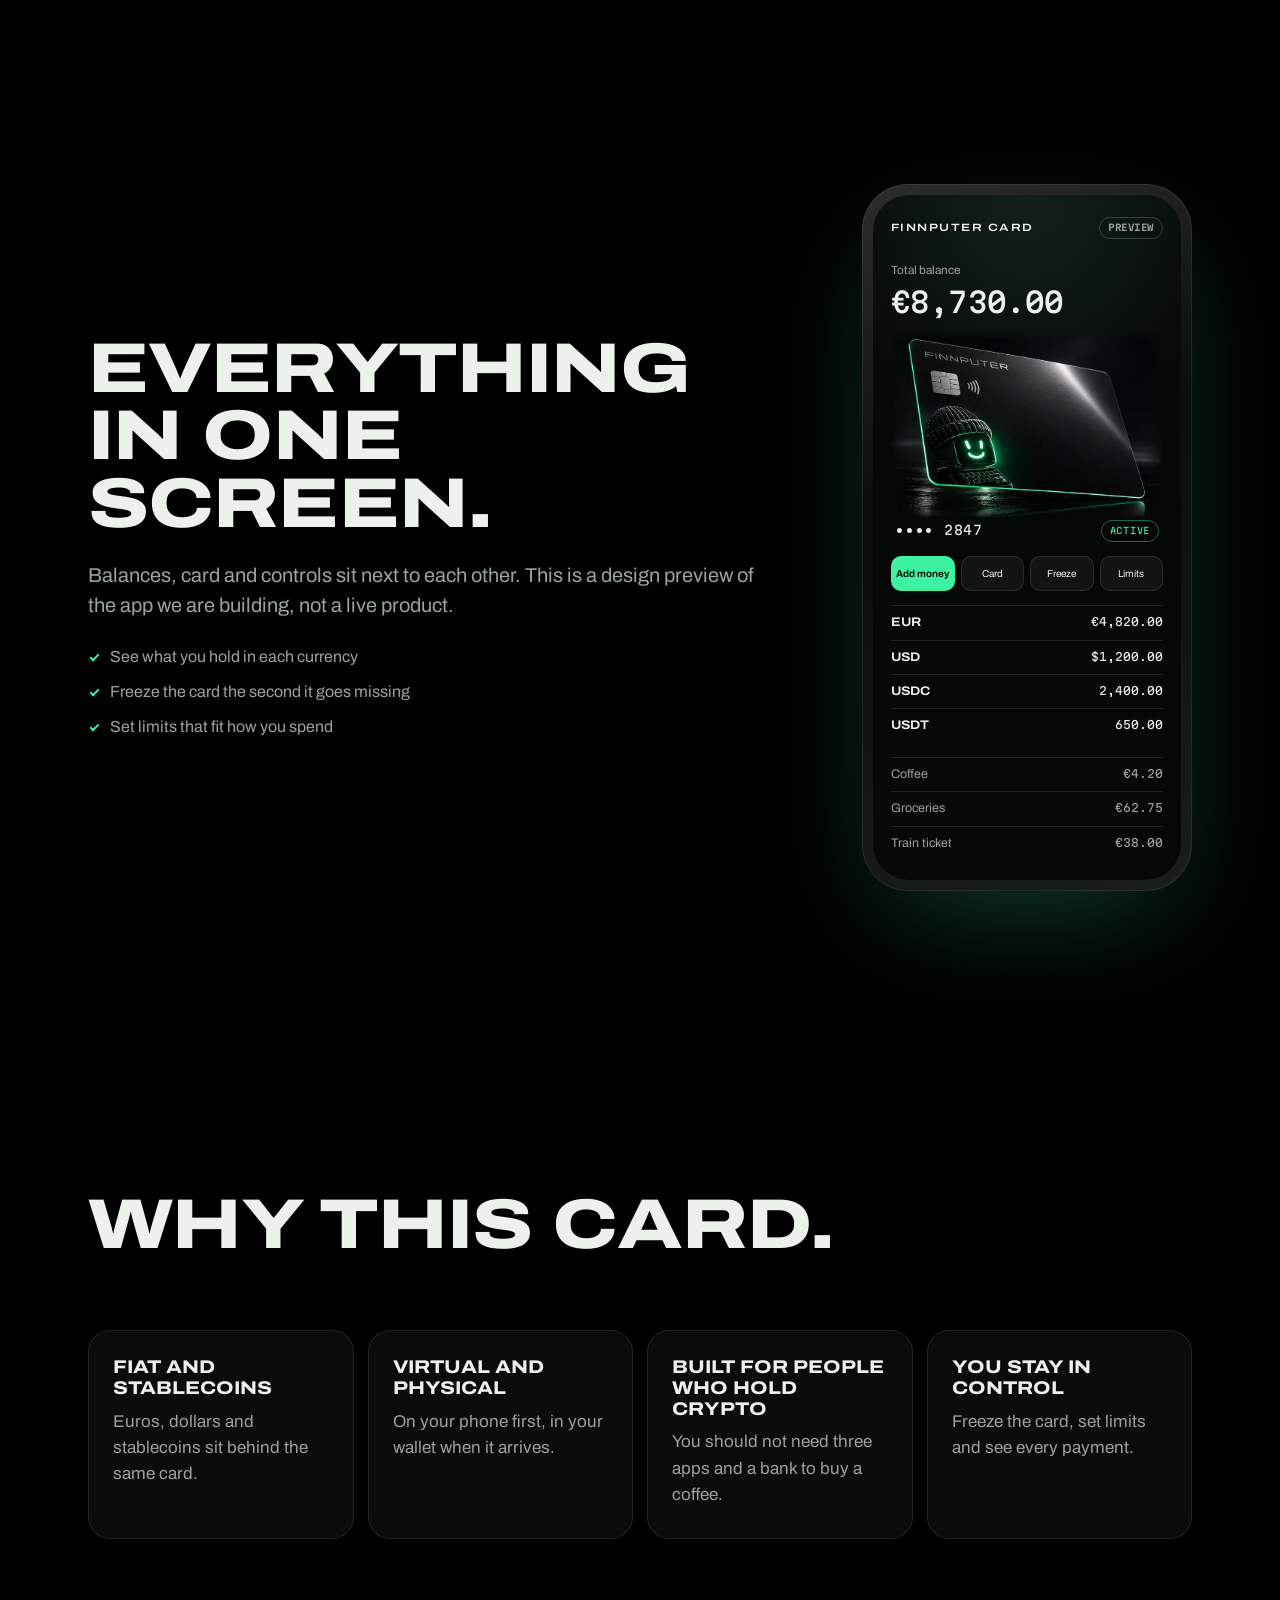
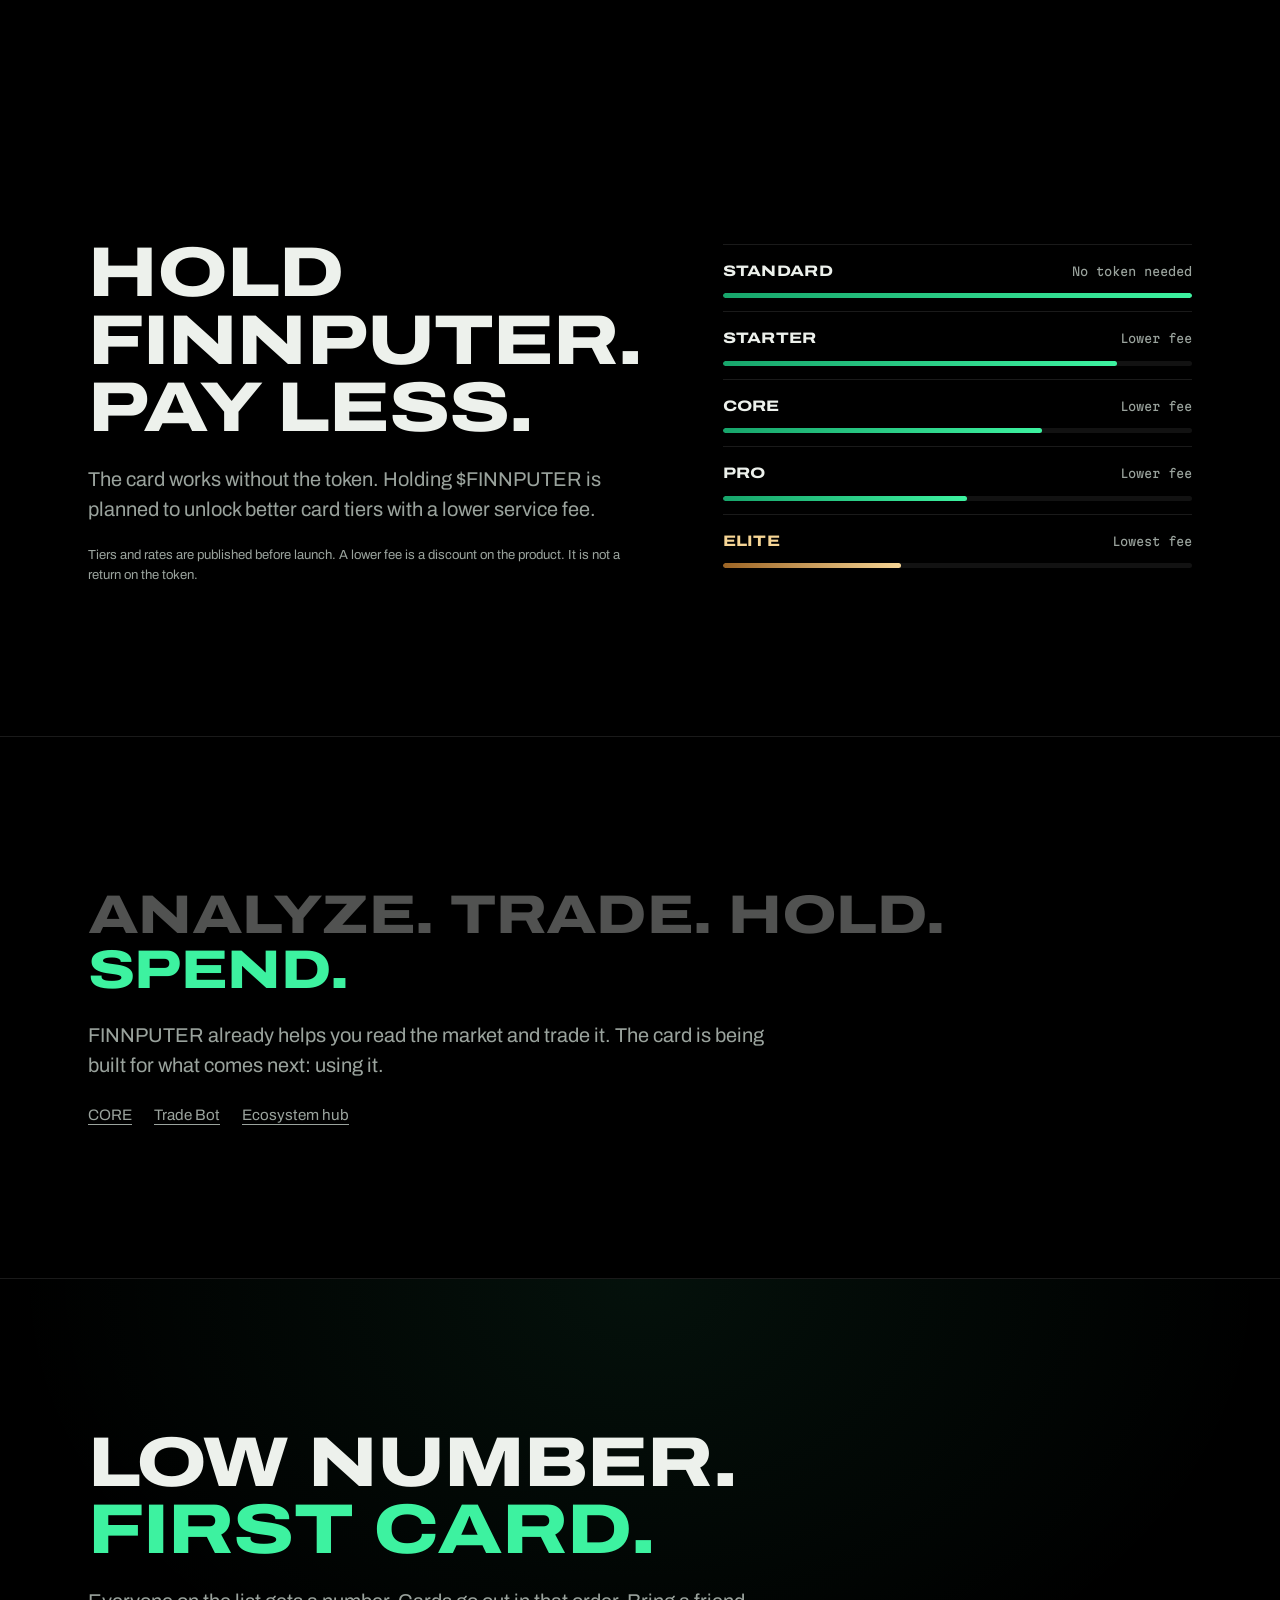
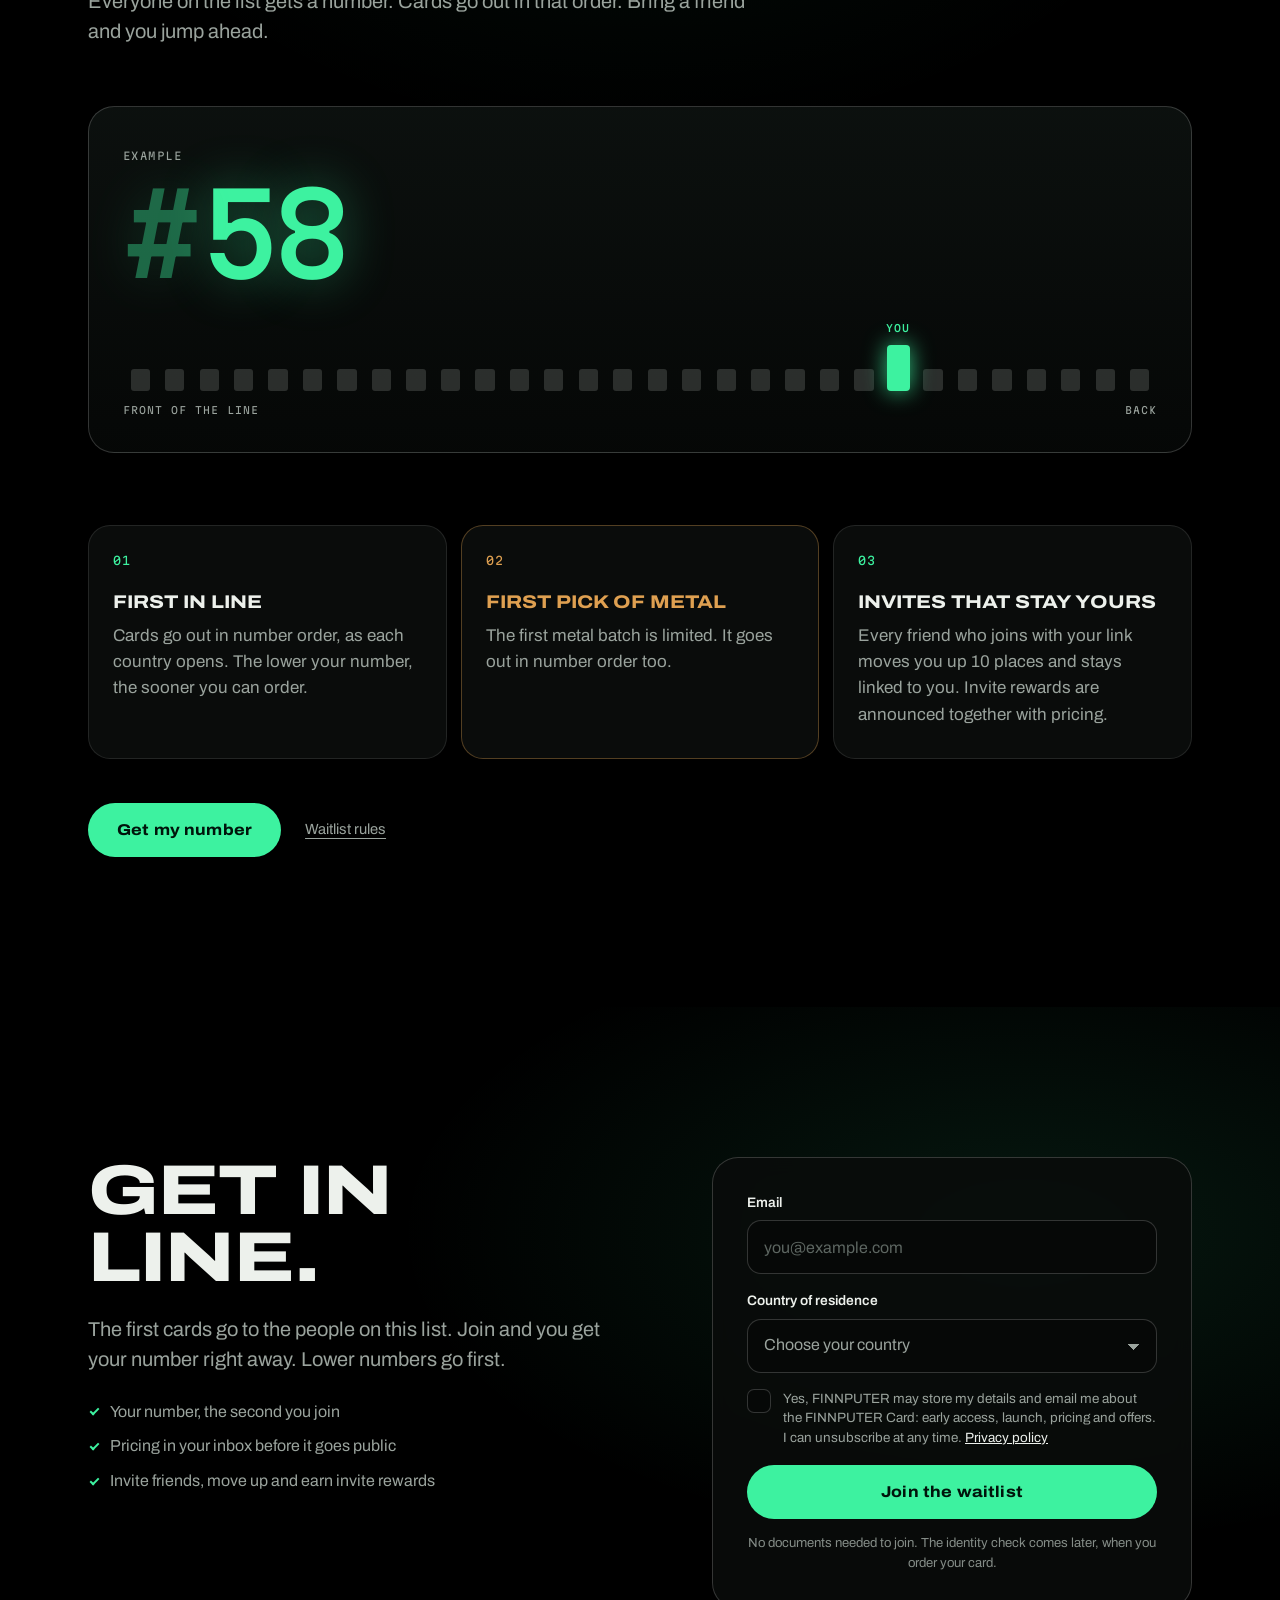
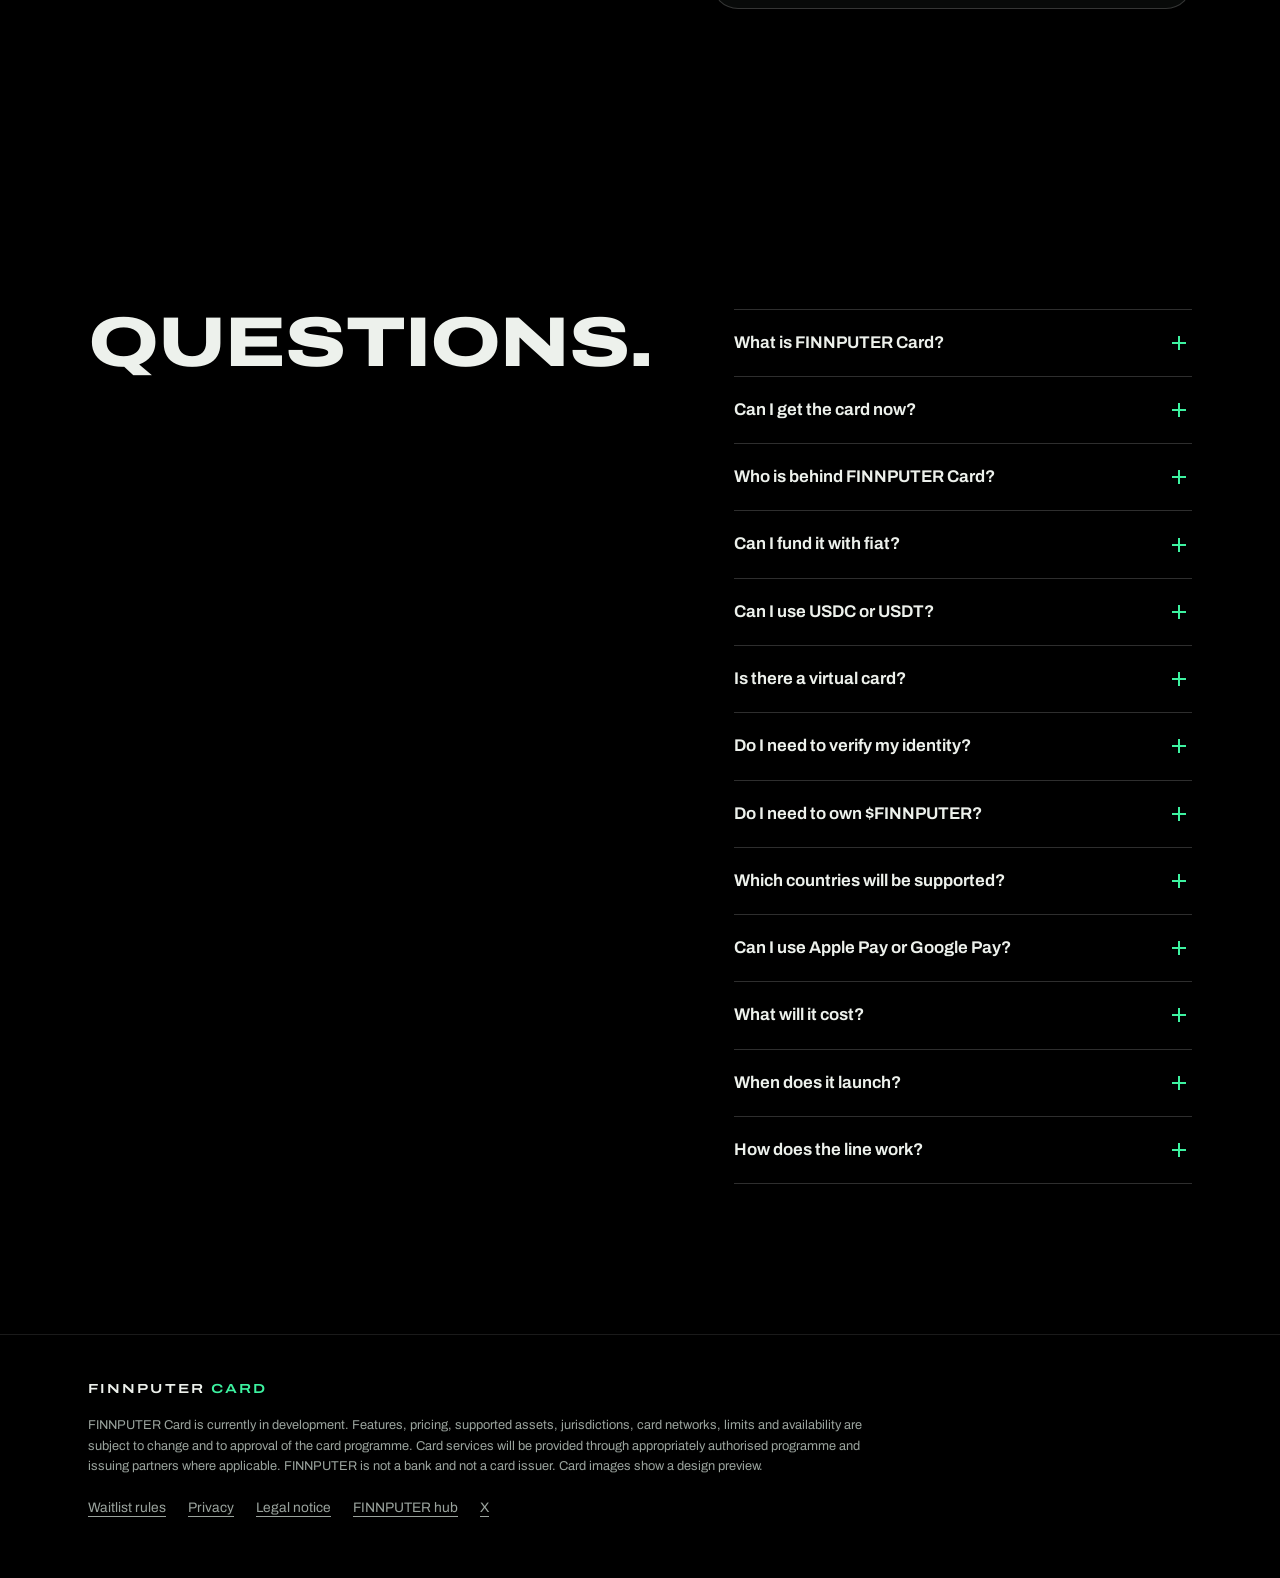
==== commit ab8b16af: "Add files via upload" ====
--- a/index.html
+++ b/index.html
@@ -40,7 +40,7 @@
 <script type="application/ld+json">{"@context":"https://schema.org","@graph":[{"@type":"Organization","@id":"https://card.finnputerdex.com/#org","name":"FINNPUTER","url":"https://hub.finnputerdex.com/","logo":{"@type":"ImageObject","url":"https://card.finnputerdex.com/assets/img/icon-512.png","width":512,"height":512},"sameAs":["https://x.com/FINNPUTER28"],"email":"finnputer@proton.me"},{"@type":"WebSite","@id":"https://card.finnputerdex.com/#site","url":"https://card.finnputerdex.com/","name":"FINNPUTER Card","inLanguage":"en","publisher":{"@id":"https://card.finnputerdex.com/#org"}},{"@type":"WebPage","@id":"https://card.finnputerdex.com/#page","url":"https://card.finnputerdex.com/","name":"FINNPUTER Card: One Card for Fiat and Crypto | Waitlist","description":"FINNPUTER Card is a payment card in development. Fund it with euros, dollars or supported stablecoins, spend with one card. Join the waitlist for your number.","inLanguage":"en","isPartOf":{"@id":"https://card.finnputerdex.com/#site"},"about":{"@id":"https://card.finnputerdex.com/#card"},"primaryImageOfPage":{"@type":"ImageObject","url":"https://card.finnputerdex.com/assets/img/card-glow-og.jpg","width":1200,"height":675},"dateModified":"2026-10-05"},{"@type":"Service","@id":"https://card.finnputerdex.com/#card","name":"FINNPUTER Card","serviceType":"Payment card (in development)","description":"A payment card in development that is planned to be funded with euros, dollars or supported stablecoins. Virtual, physical and metal versions are planned. Not available yet. A waitlist is open.","provider":{"@id":"https://card.finnputerdex.com/#org"},"url":"https://card.finnputerdex.com/","image":"https://card.finnputerdex.com/assets/img/card-glow-og.jpg"},{"@type":"FAQPage","@id":"https://card.finnputerdex.com/#faq","mainEntity":[{"@type":"Question","name":"What is FINNPUTER Card?","acceptedAnswer":{"@type":"Answer","text":"FINNPUTER Card is a payment card in development from the FINNPUTER ecosystem. The plan: you fund it with euros, dollars or supported stablecoins and pay with it like with any other card, online and in store. A virtual, a physical and a metal card are planned."}},{"@type":"Question","name":"Can I get the card now?","acceptedAnswer":{"@type":"Answer","text":"Not yet. The card is in development and there is no launch date. You can join the waitlist today, get your number and hear first when ordering opens."}},{"@type":"Question","name":"Who is behind FINNPUTER Card?","acceptedAnswer":{"@type":"Answer","text":"FINNPUTER, the project behind the $FINNPUTER token on Solana and its analysis and trading tools. FINNPUTER is not a bank and not a card issuer. Card services will be provided through authorised programme and issuing partners."}},{"@type":"Question","name":"Can I fund it with fiat?","acceptedAnswer":{"@type":"Answer","text":"Yes, that is the plan. Bank transfer funding is planned next to supported digital assets, subject to the final card programme."}},{"@type":"Question","name":"Can I use USDC or USDT?","acceptedAnswer":{"@type":"Answer","text":"Stablecoin funding is planned. Which coins and networks are supported depends on your region and is announced before launch."}},{"@type":"Question","name":"Is there a virtual card?","acceptedAnswer":{"@type":"Answer","text":"Yes. A virtual and a physical card are planned, with a metal card to follow."}},{"@type":"Question","name":"Do I need to verify my identity?","acceptedAnswer":{"@type":"Answer","text":"Yes, when you order the card. Identity verification is part of the card programme, as with any regulated payment card. Joining the waitlist needs only your email address and your country."}},{"@type":"Question","name":"Do I need to own $FINNPUTER?","acceptedAnswer":{"@type":"Answer","text":"No. The card works without the token. Holding the token is planned to lower your service fee."}},{"@type":"Question","name":"Which countries will be supported?","acceptedAnswer":{"@type":"Answer","text":"Country availability is announced once the card programme is approved. Your answer on the waitlist helps us push for your country."}},{"@type":"Question","name":"Can I use Apple Pay or Google Pay?","acceptedAnswer":{"@type":"Answer","text":"Digital wallet support is planned where the card programme supports it."}},{"@type":"Question","name":"What will it cost?","acceptedAnswer":{"@type":"Answer","text":"Pricing is announced before launch. The waitlist sees it first."}},{"@type":"Question","name":"When does it launch?","acceptedAnswer":{"@type":"Answer","text":"There is no date yet. The waitlist hears first."}},{"@type":"Question","name":"How does the line work?","acceptedAnswer":{"@type":"Answer","text":"You get a number when you join. Lower numbers get the card first. Every friend who joins with your link moves you up 10 places and stays linked to you. Invite rewards are announced together with pricing. Cards go out in number order, as each country opens. The limited first metal batch goes out in number order too. The details are in the waitlist rules."}}],"isPartOf":{"@id":"https://card.finnputerdex.com/#page"}}]}</script>
 <link rel="preload" href="assets/fonts/archivo.woff2" as="font" type="font/woff2" crossorigin>
 <link rel="preload" as="image" href="assets/img/card-glow-1100.webp" imagesrcset="assets/img/card-glow-720.webp 720w, assets/img/card-glow-1100.webp 1100w, assets/img/card-glow-1672.webp 1672w" imagesizes="(min-width: 960px) 62vw, 130vw">
-<link rel="stylesheet" href="assets/styles.css?v=7">
+<link rel="stylesheet" href="assets/styles.css?v=8">
 <script>document.documentElement.classList.add('js')</script>
 </head>
 <body>
@@ -308,6 +308,18 @@
       <article class="spot spot--gold" data-reveal><span class="spot__n">02</span><h3>First pick of metal</h3><p>The first metal batch is limited. It goes out in number order too.</p></article>
       <article class="spot" data-reveal><span class="spot__n">03</span><h3>Invites that stay yours</h3><p>Every friend who joins with your link moves you up <span data-boost>10</span> places and stays linked to you. Invite rewards are announced together with pricing.</p></article>
     </div>
+    <div class="moves" id="moves" hidden>
+      <h3 class="moves__h">Already with FINNPUTER Trade?</h3>
+      <p class="moves__lead">Join through the bot and your status there moves you up here.</p>
+      <ul class="moves__list">
+        <li><b>Premium member</b><span><i data-bot="premium">30</i> places up</span></li>
+        <li><b>Minimum $FINNPUTER in your bot wallet</b><span><i data-bot="holder">20</i> places up</span></li>
+        <li><b>Every Premium member you bring</b><span><i data-bot="premiumRef">15</i> extra places</span></li>
+        <li class="is-gold"><b><i data-bot="metalSlot">10</i> Premium members brought</b><span>Reserved place in the first metal batch</span></li>
+        <li class="is-gold"><b><i data-bot="metalFree">25</i> Premium members brought</b><span>Metal card, no card price</span></li>
+      </ul>
+      <p class="moves__cta"><a class="btn btn--small" id="botLink" href="https://t.me/FinnputerTradeBot" target="_blank" rel="noopener">Open the bot</a><span class="fine">Tap Card waitlist in the bot. Your status is checked there and again before cards go out.</span></p>
+    </div>
     <p class="line__cta" data-reveal><a class="btn" href="#waitlist">Get my number</a><a class="line__rules" href="rules.html">Waitlist rules</a></p>
   </div>
 </section>
@@ -357,6 +369,7 @@
         </div>
         <h3 class="done__title" id="doneTitle">You're on the list.</h3>
         <p class="done__sub" id="doneSub">We'll let you know when FINNPUTER Card is ready.</p>
+        <p class="perk" id="perkStat" hidden></p>
         <div class="invite" id="invite" hidden>
           <h4 class="invite__title">Move up the list</h4>
           <p class="invite__text">Every friend who joins with your link moves you up <b data-boost>10</b> places.</p>
@@ -370,6 +383,7 @@
             <a class="btn btn--ghost" id="inviteWa" href="#" target="_blank" rel="noopener">WhatsApp</a>
           </div>
           <p class="invite__stat" id="inviteStat" hidden></p>
+          <p class="invite__stat" id="premStat" hidden></p>
           <p class="invite__note">Every invite stays linked to you. Invite rewards are announced together with pricing. <a href="rules.html">Waitlist rules</a></p>
         </div>
         <form id="moreForm" novalidate>
@@ -462,6 +476,6 @@
 </aside>
 
 <script src="assets/config.js"></script>
-<script src="assets/app.js?v=6" defer></script>
+<script src="assets/app.js?v=7" defer></script>
 </body>
 </html>
--- a/assets/styles.css
+++ b/assets/styles.css
@@ -414,3 +414,16 @@
   .showcase{height:auto}
   .showcase__pin{position:static;height:auto;padding-block:90px}
 }
+.moves{margin-top:14px;border:1px solid var(--line);border-radius:22px;padding:26px 24px;background:var(--ink)}
+.moves__h{font-size:1.15rem;font-weight:750;font-stretch:118%;text-transform:uppercase;line-height:1.12}
+.moves__lead{color:var(--dim);margin-top:8px;max-width:46em}
+.moves__list{list-style:none;margin:18px 0 0;padding:0;display:grid}
+.moves__list li{display:flex;justify-content:space-between;align-items:baseline;gap:16px;padding:12px 0;border-top:1px solid var(--line)}
+.moves__list b{font-weight:650;font-stretch:112%}
+.moves__list i{font-style:normal}
+.moves__list span{font-family:var(--mono);font-size:.8rem;color:var(--mint);text-align:right}
+.moves__list .is-gold b,.moves__list .is-gold span{color:var(--gold)}
+.moves__cta{margin-top:18px;display:flex;flex-wrap:wrap;align-items:center;gap:12px 20px}
+.moves__cta .fine{margin:0;flex:1 1 16em}
+.perk{margin-top:10px;font-family:var(--mono);font-size:.78rem;letter-spacing:.03em;line-height:1.5;color:var(--mint)}
+@media (max-width:560px){.moves__list li{flex-direction:column;gap:4px}.moves__list span{text-align:left}}
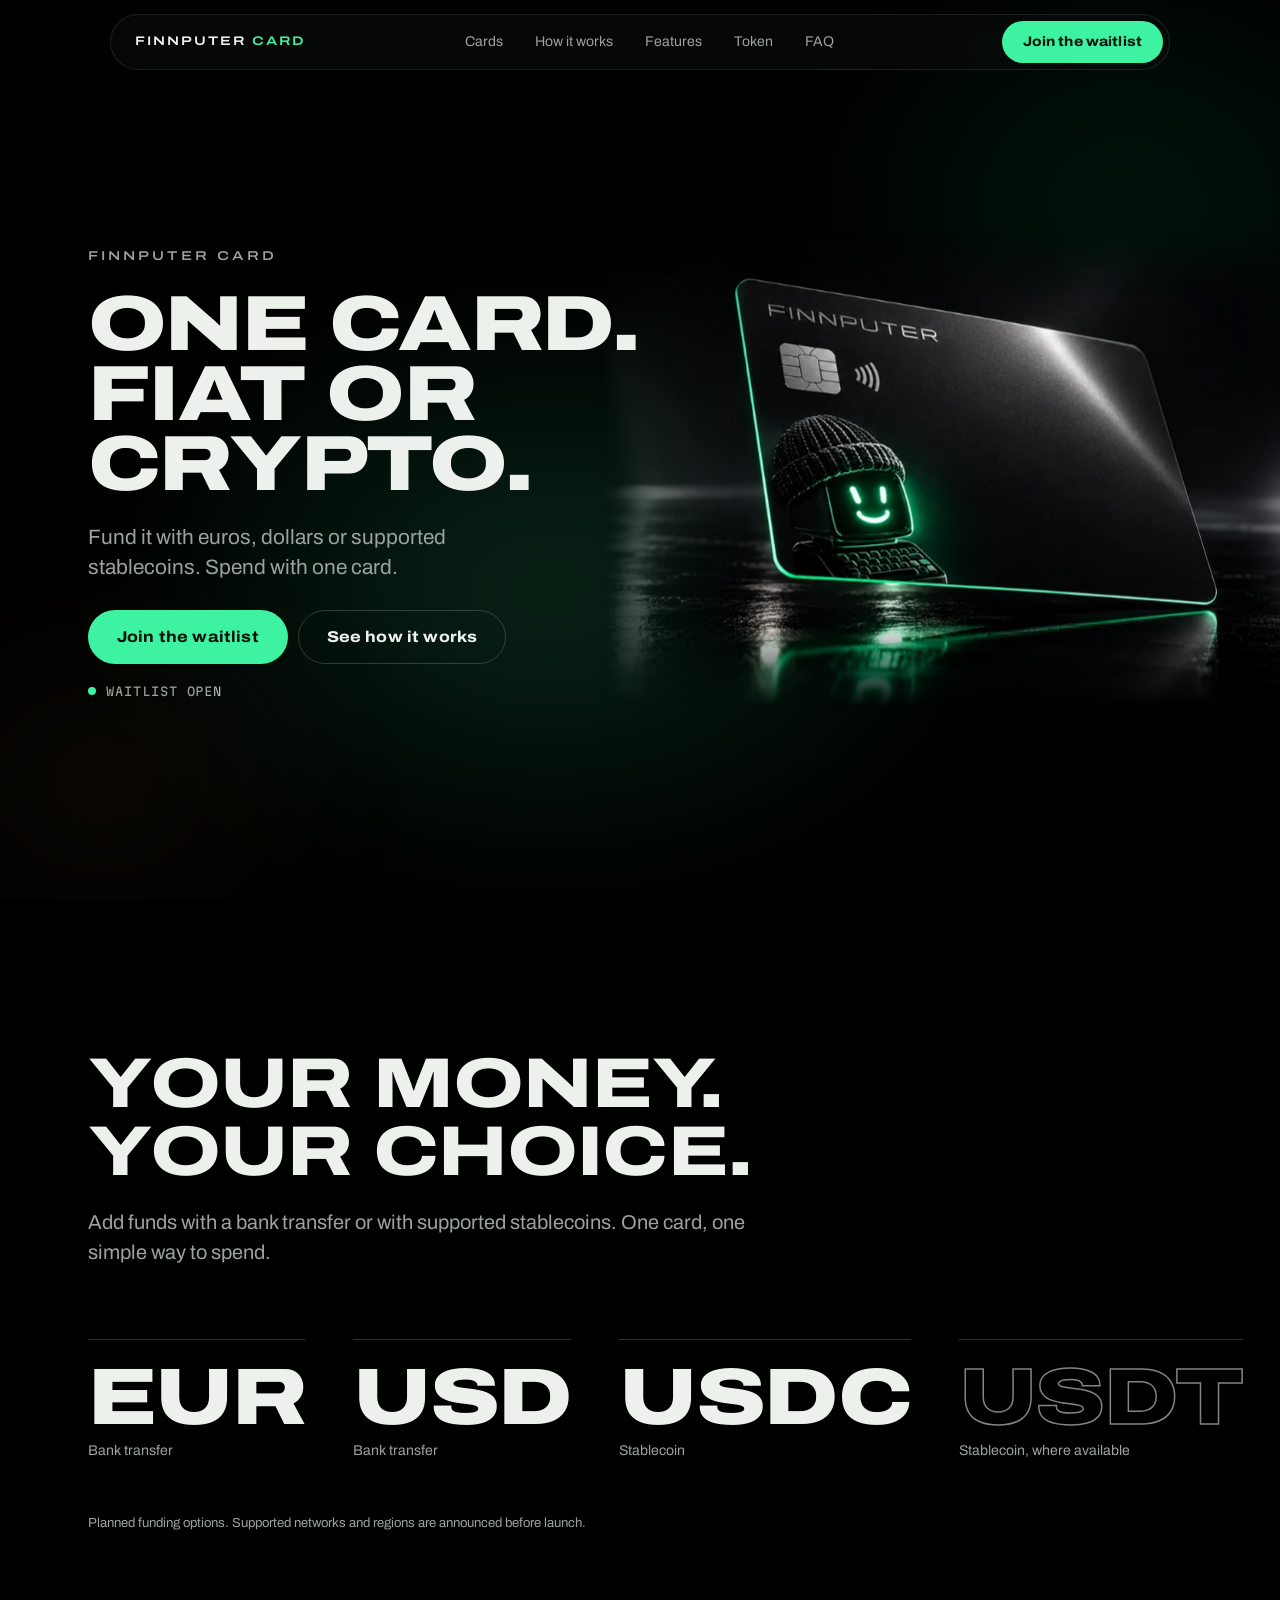
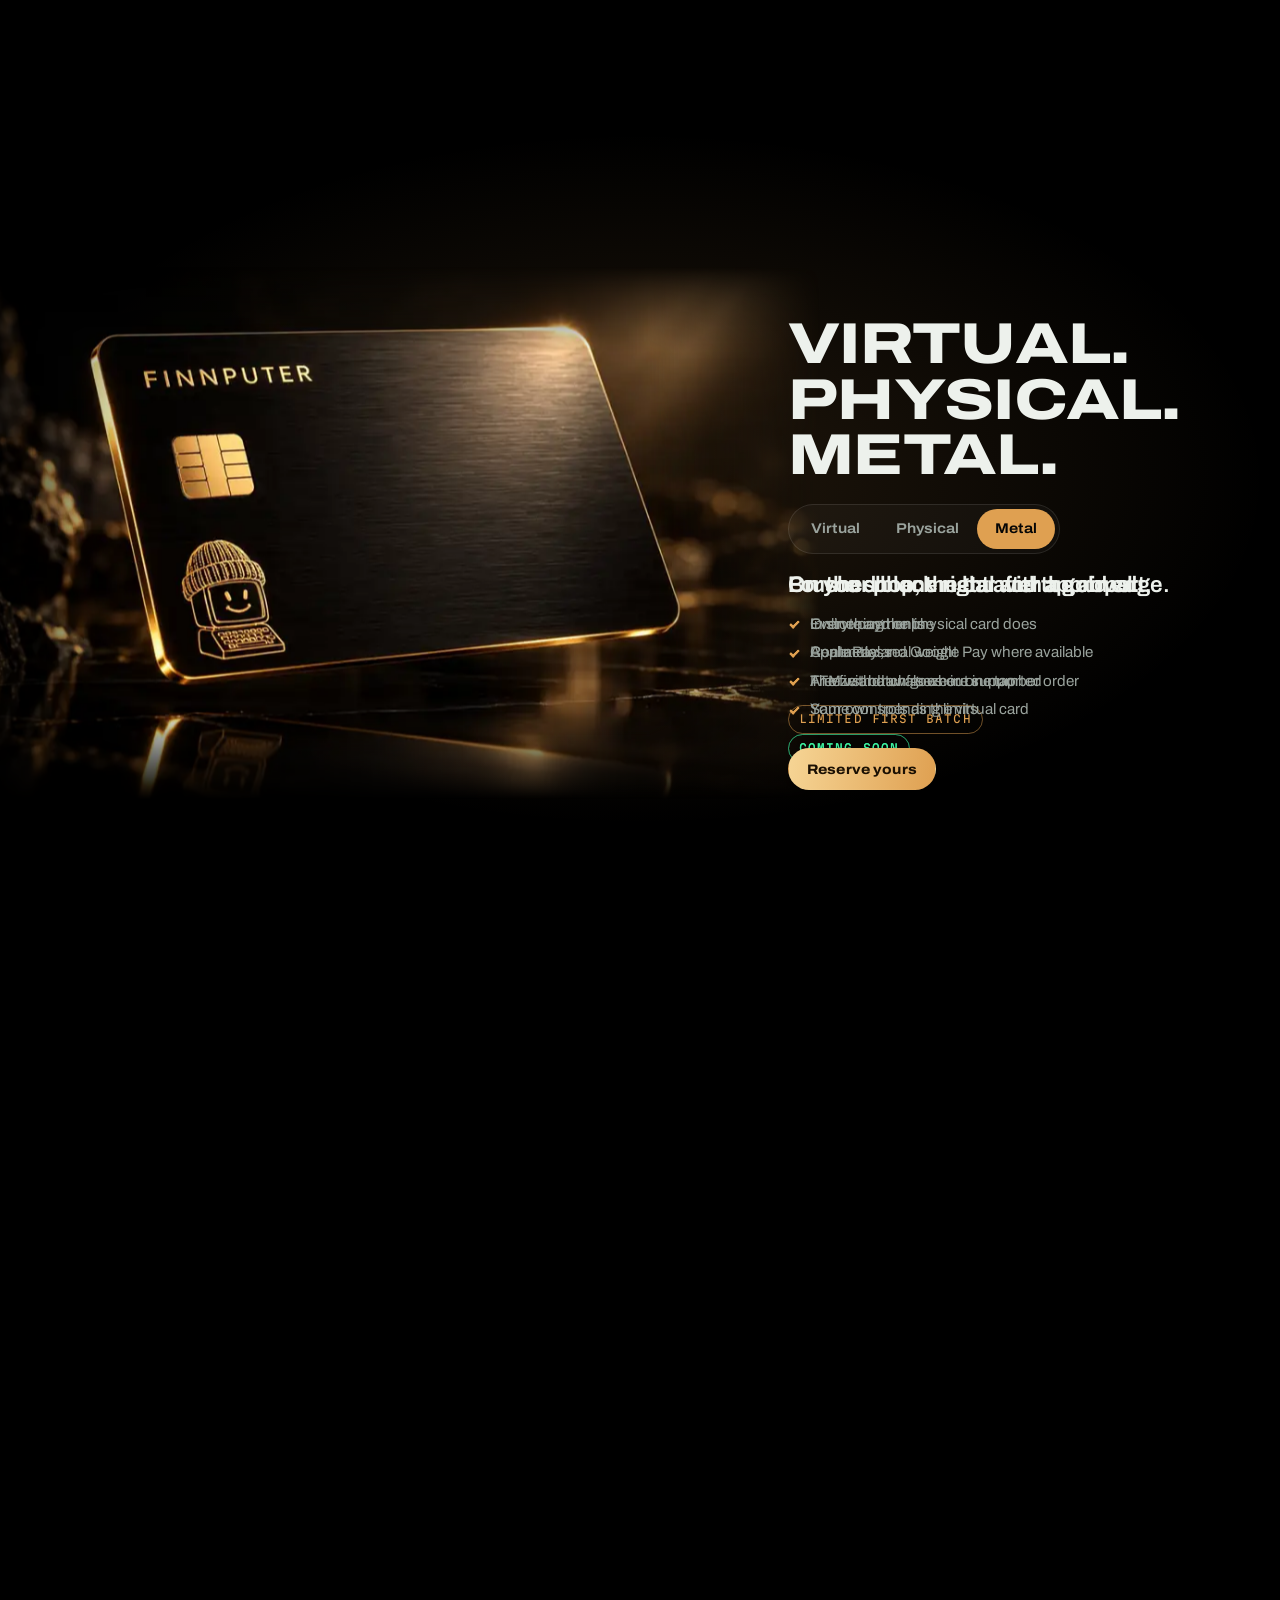
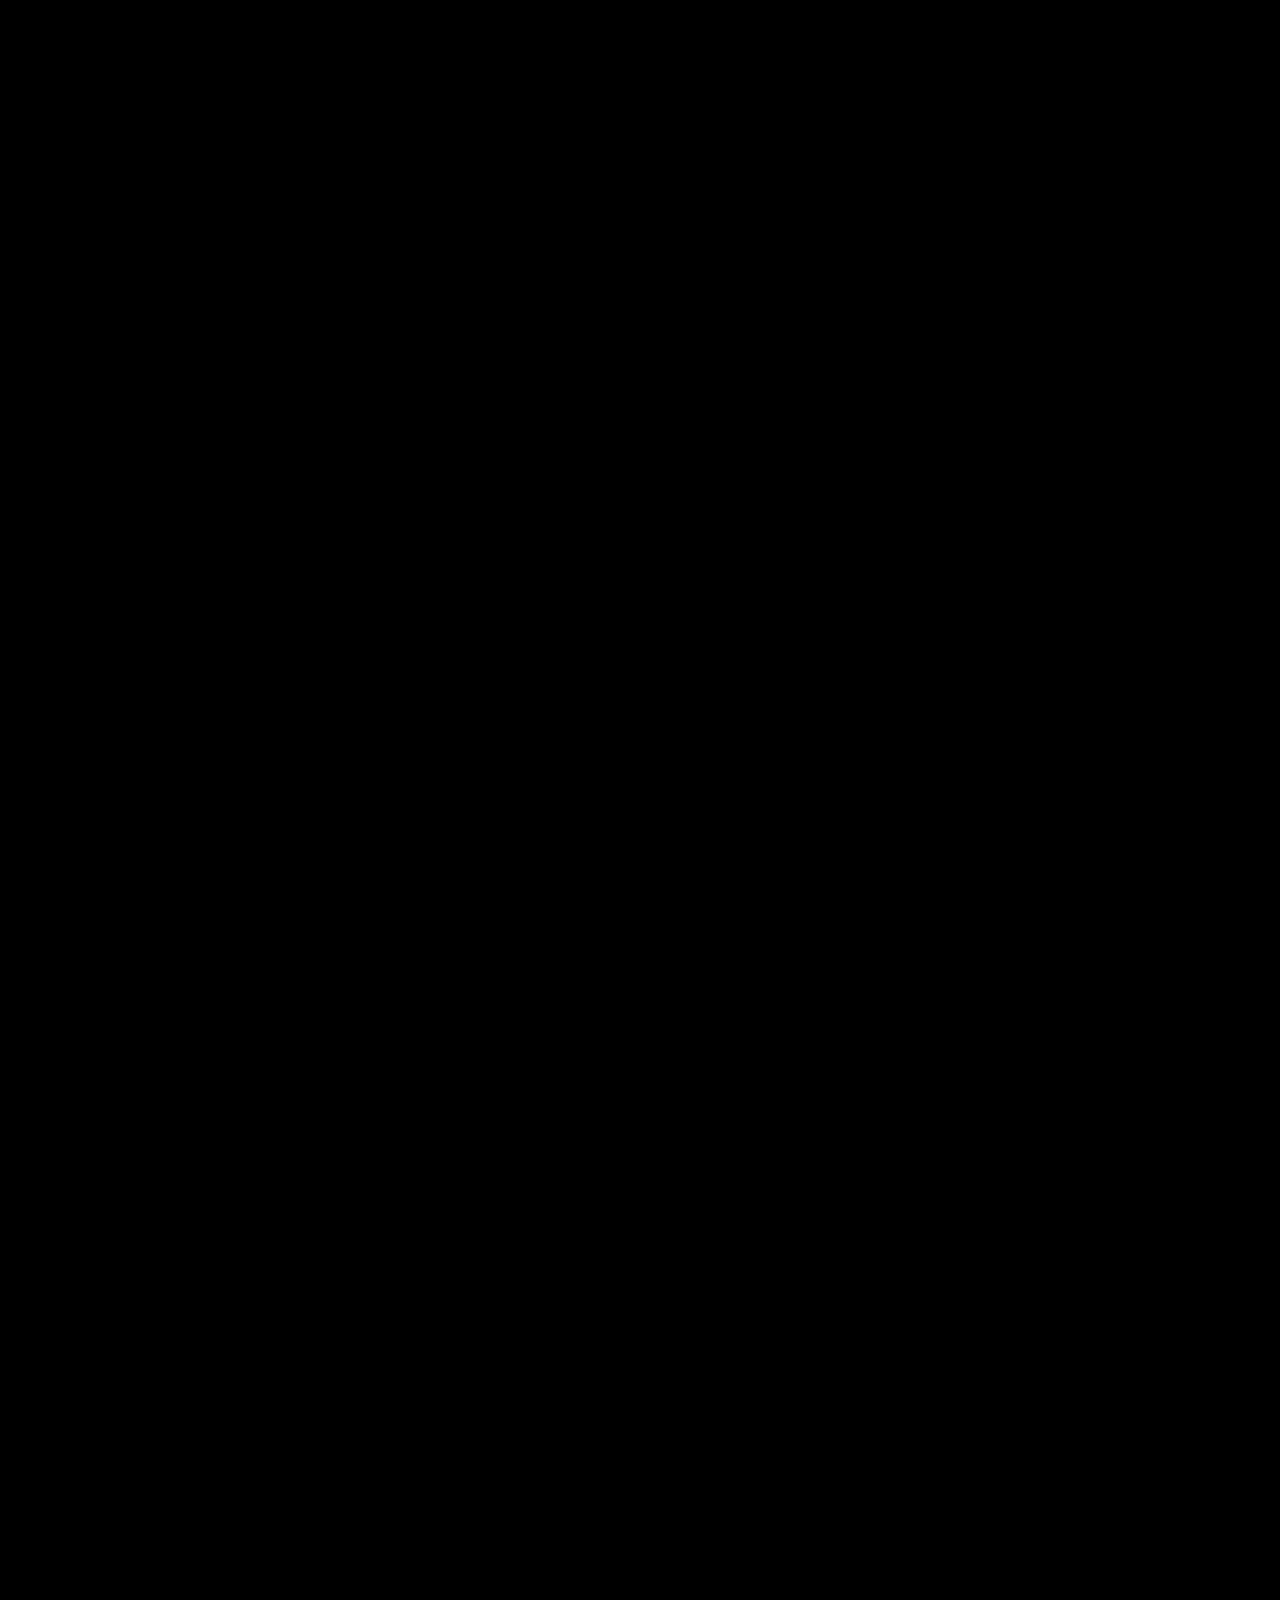
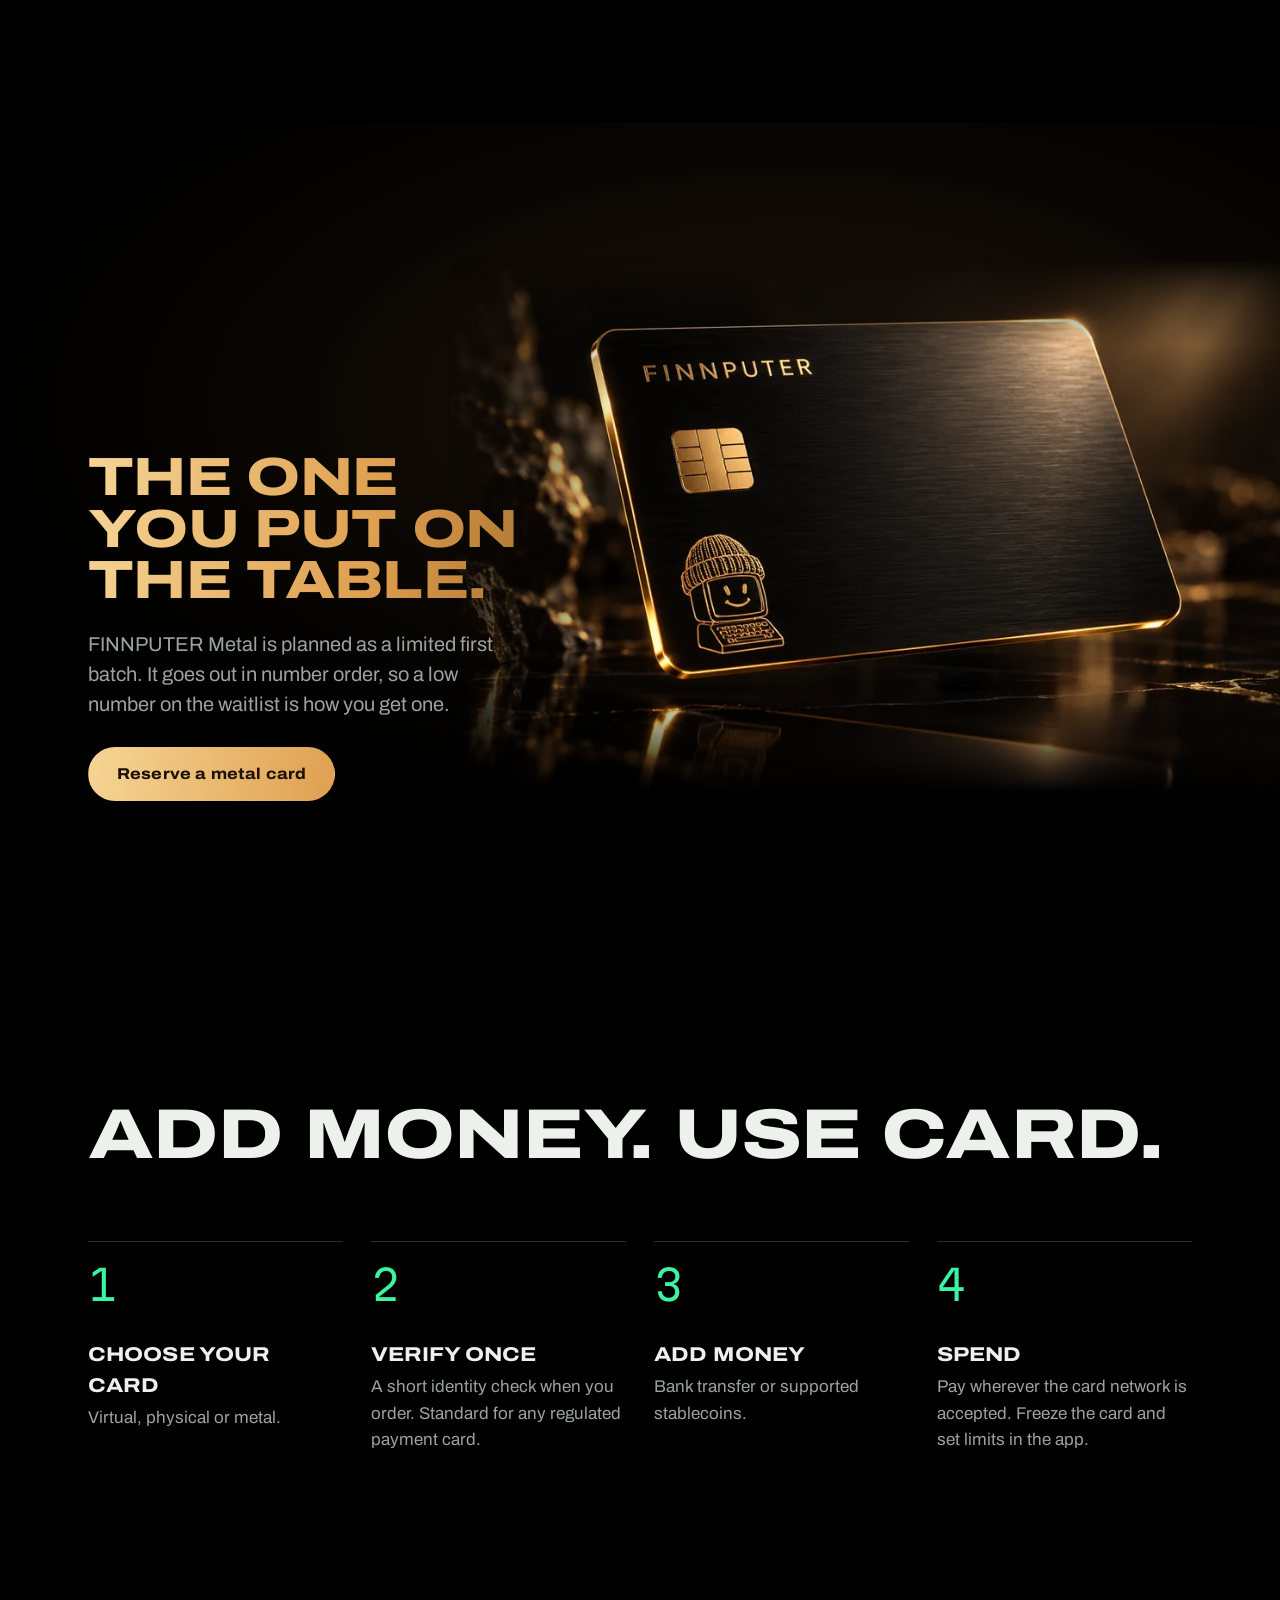
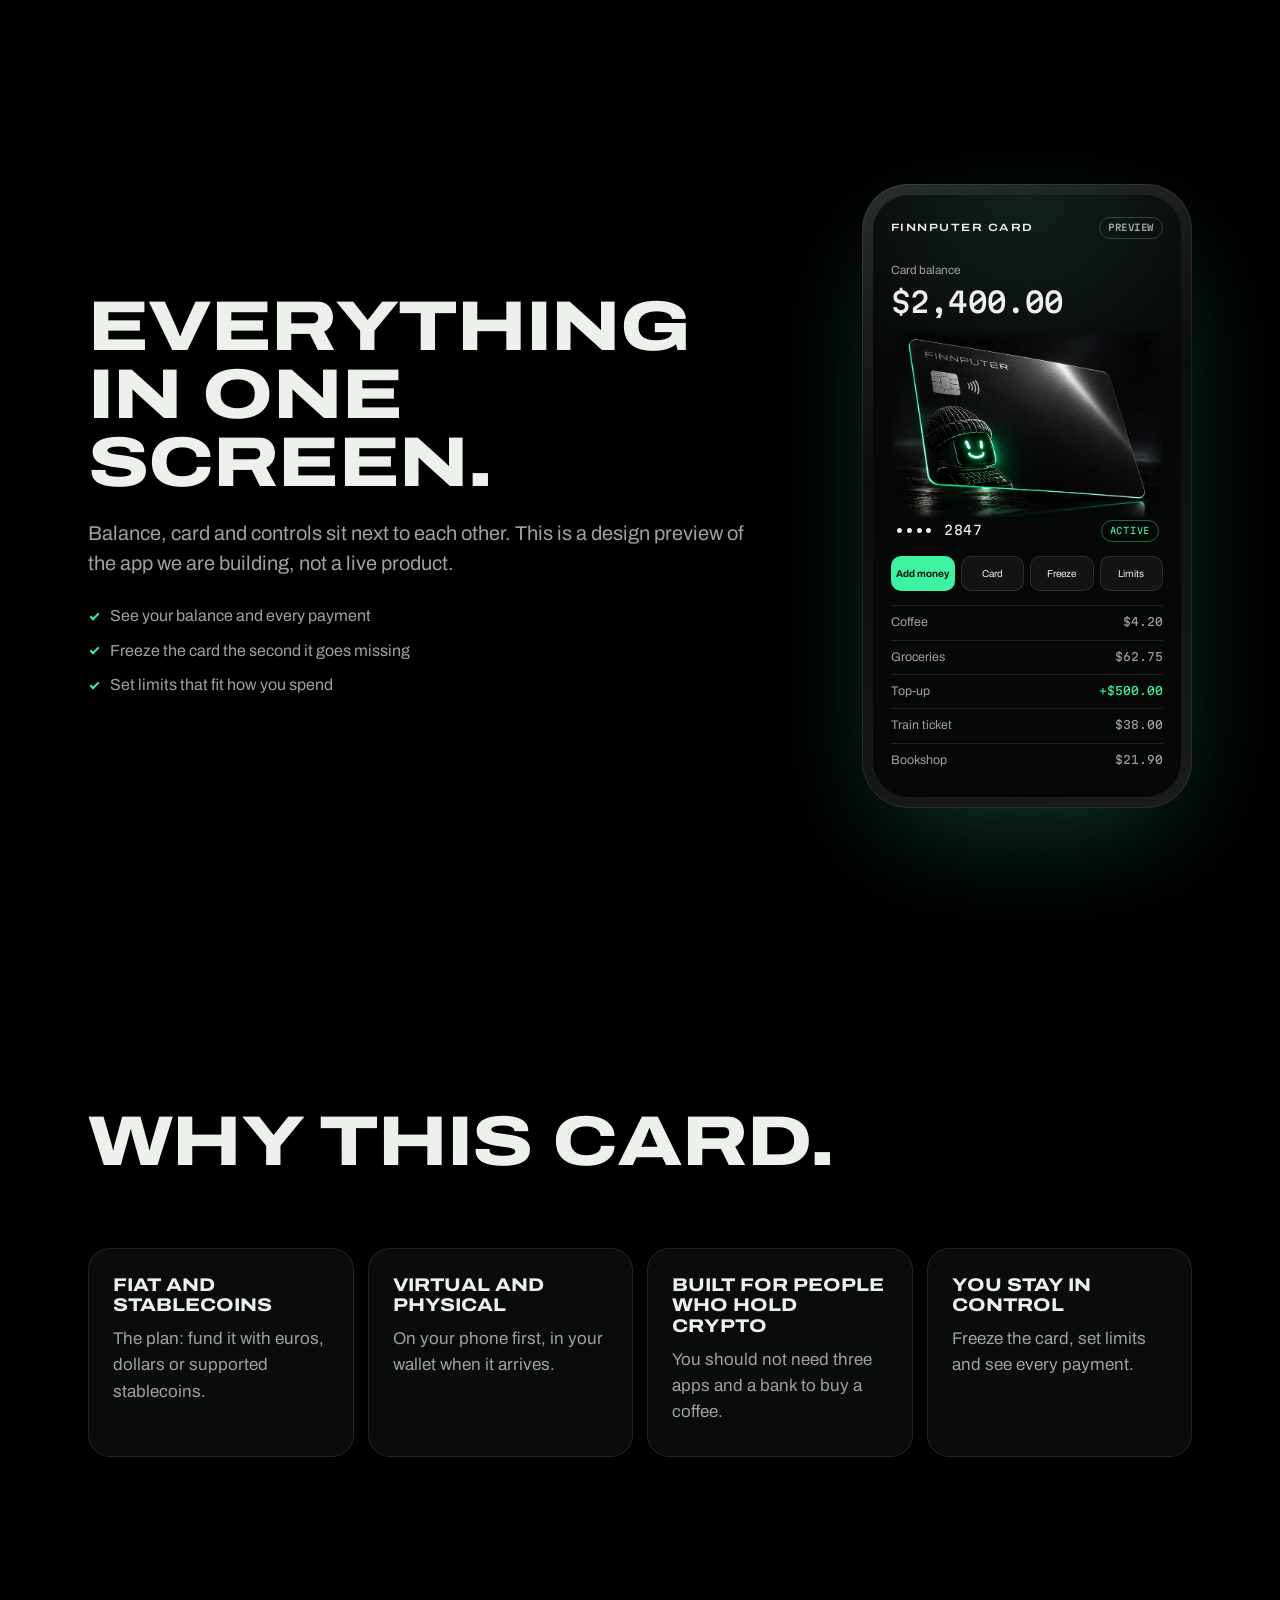
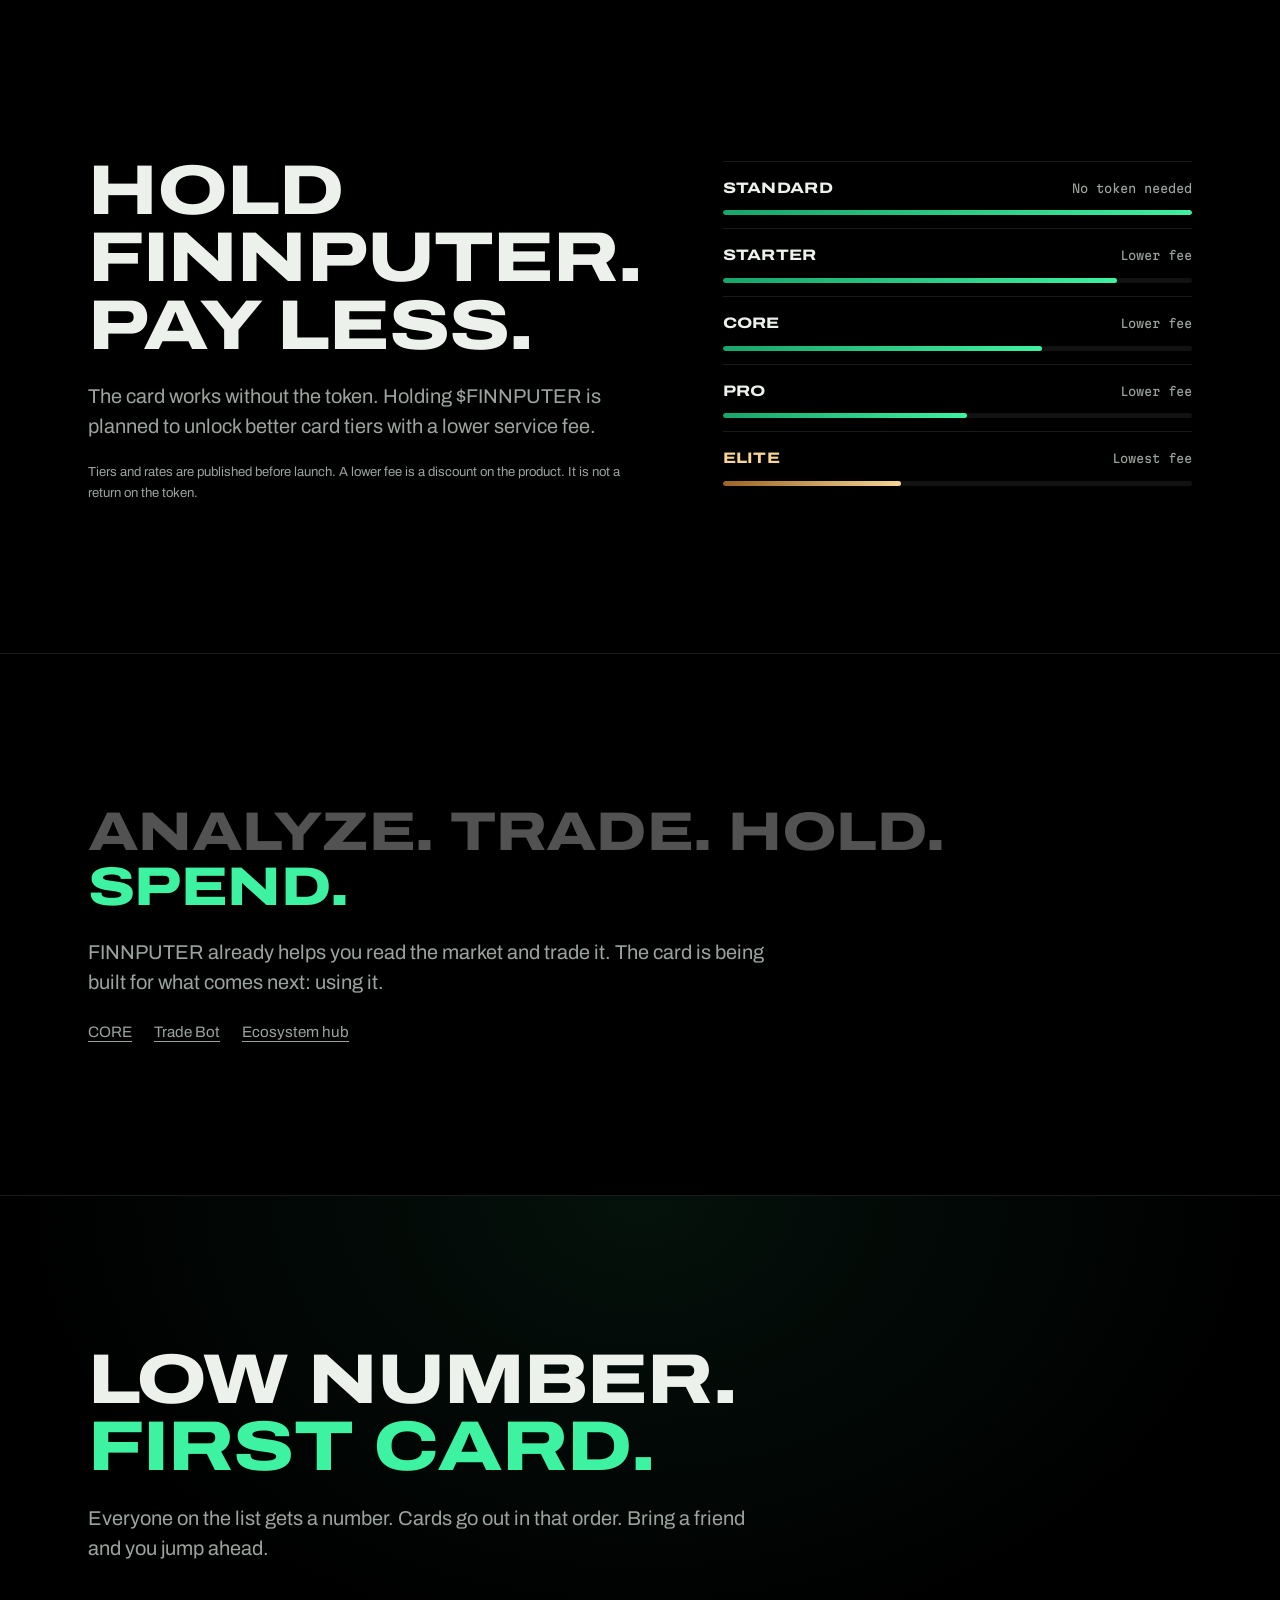
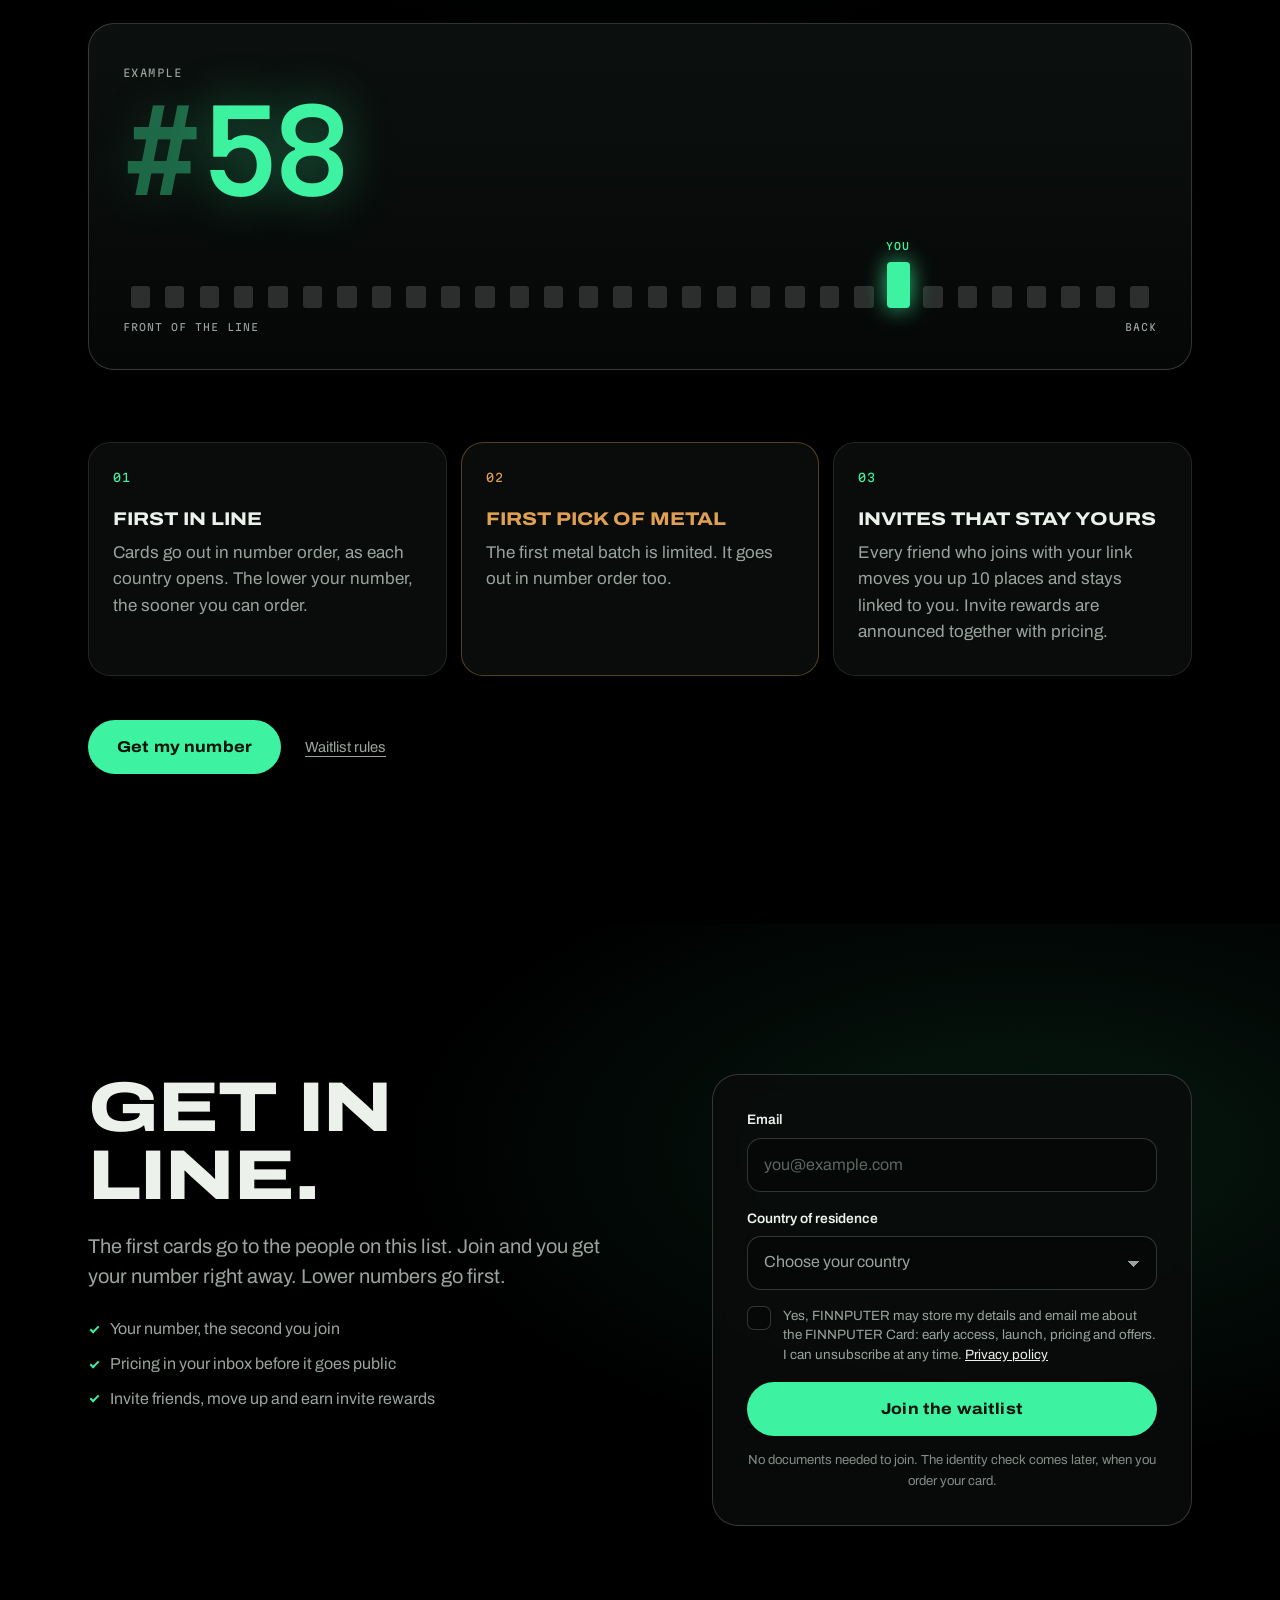
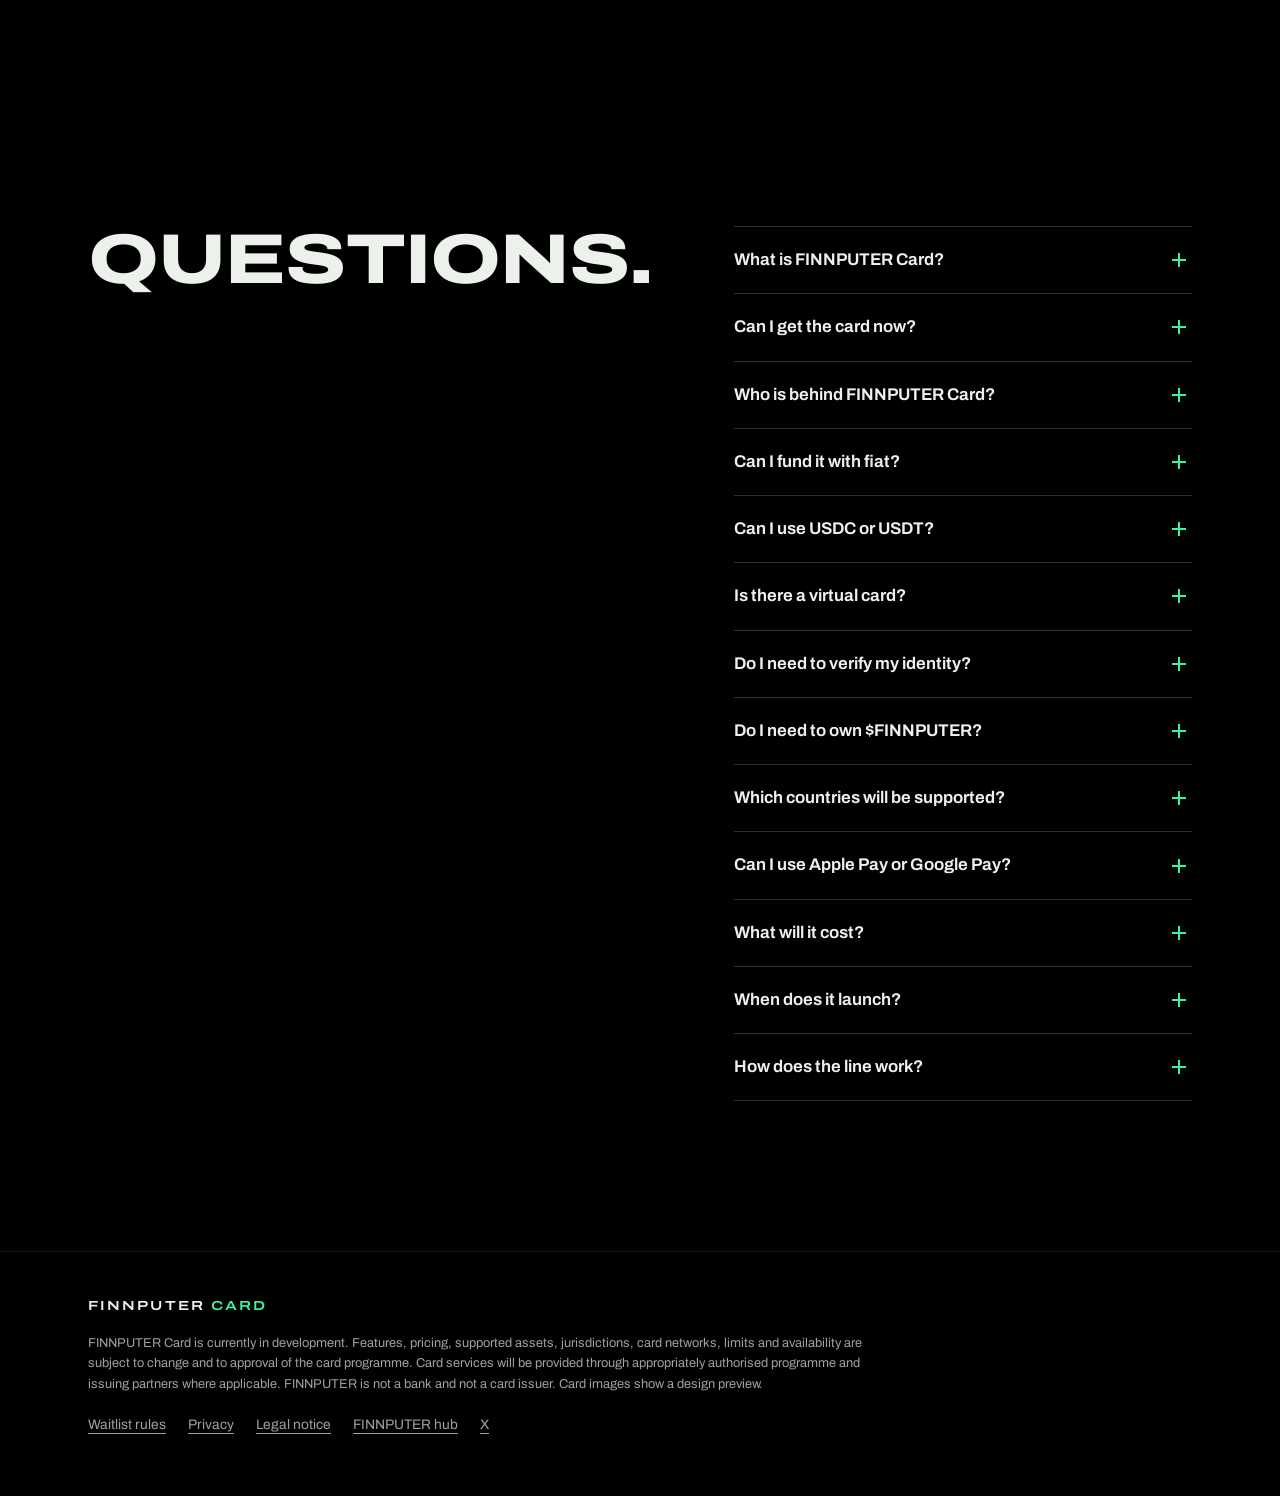
==== commit 25466676: "Add files via upload" ====
--- a/index.html
+++ b/index.html
@@ -37,10 +37,10 @@
 <link rel="icon" href="assets/img/favicon.svg" type="image/svg+xml">
 <link rel="apple-touch-icon" href="assets/img/apple-touch-icon.png">
 <link rel="manifest" href="site.webmanifest">
-<script type="application/ld+json">{"@context":"https://schema.org","@graph":[{"@type":"Organization","@id":"https://card.finnputerdex.com/#org","name":"FINNPUTER","url":"https://hub.finnputerdex.com/","logo":{"@type":"ImageObject","url":"https://card.finnputerdex.com/assets/img/icon-512.png","width":512,"height":512},"sameAs":["https://x.com/FINNPUTER28"],"email":"finnputer@proton.me"},{"@type":"WebSite","@id":"https://card.finnputerdex.com/#site","url":"https://card.finnputerdex.com/","name":"FINNPUTER Card","inLanguage":"en","publisher":{"@id":"https://card.finnputerdex.com/#org"}},{"@type":"WebPage","@id":"https://card.finnputerdex.com/#page","url":"https://card.finnputerdex.com/","name":"FINNPUTER Card: One Card for Fiat and Crypto | Waitlist","description":"FINNPUTER Card is a payment card in development. Fund it with euros, dollars or supported stablecoins, spend with one card. Join the waitlist for your number.","inLanguage":"en","isPartOf":{"@id":"https://card.finnputerdex.com/#site"},"about":{"@id":"https://card.finnputerdex.com/#card"},"primaryImageOfPage":{"@type":"ImageObject","url":"https://card.finnputerdex.com/assets/img/card-glow-og.jpg","width":1200,"height":675},"dateModified":"2026-10-05"},{"@type":"Service","@id":"https://card.finnputerdex.com/#card","name":"FINNPUTER Card","serviceType":"Payment card (in development)","description":"A payment card in development that is planned to be funded with euros, dollars or supported stablecoins. Virtual, physical and metal versions are planned. Not available yet. A waitlist is open.","provider":{"@id":"https://card.finnputerdex.com/#org"},"url":"https://card.finnputerdex.com/","image":"https://card.finnputerdex.com/assets/img/card-glow-og.jpg"},{"@type":"FAQPage","@id":"https://card.finnputerdex.com/#faq","mainEntity":[{"@type":"Question","name":"What is FINNPUTER Card?","acceptedAnswer":{"@type":"Answer","text":"FINNPUTER Card is a payment card in development from the FINNPUTER ecosystem. The plan: you fund it with euros, dollars or supported stablecoins and pay with it like with any other card, online and in store. A virtual, a physical and a metal card are planned."}},{"@type":"Question","name":"Can I get the card now?","acceptedAnswer":{"@type":"Answer","text":"Not yet. The card is in development and there is no launch date. You can join the waitlist today, get your number and hear first when ordering opens."}},{"@type":"Question","name":"Who is behind FINNPUTER Card?","acceptedAnswer":{"@type":"Answer","text":"FINNPUTER, the project behind the $FINNPUTER token on Solana and its analysis and trading tools. FINNPUTER is not a bank and not a card issuer. Card services will be provided through authorised programme and issuing partners."}},{"@type":"Question","name":"Can I fund it with fiat?","acceptedAnswer":{"@type":"Answer","text":"Yes, that is the plan. Bank transfer funding is planned next to supported digital assets, subject to the final card programme."}},{"@type":"Question","name":"Can I use USDC or USDT?","acceptedAnswer":{"@type":"Answer","text":"Stablecoin funding is planned. Which coins and networks are supported depends on your region and is announced before launch."}},{"@type":"Question","name":"Is there a virtual card?","acceptedAnswer":{"@type":"Answer","text":"Yes. A virtual and a physical card are planned, with a metal card to follow."}},{"@type":"Question","name":"Do I need to verify my identity?","acceptedAnswer":{"@type":"Answer","text":"Yes, when you order the card. Identity verification is part of the card programme, as with any regulated payment card. Joining the waitlist needs only your email address and your country."}},{"@type":"Question","name":"Do I need to own $FINNPUTER?","acceptedAnswer":{"@type":"Answer","text":"No. The card works without the token. Holding the token is planned to lower your service fee."}},{"@type":"Question","name":"Which countries will be supported?","acceptedAnswer":{"@type":"Answer","text":"Country availability is announced once the card programme is approved. Your answer on the waitlist helps us push for your country."}},{"@type":"Question","name":"Can I use Apple Pay or Google Pay?","acceptedAnswer":{"@type":"Answer","text":"Digital wallet support is planned where the card programme supports it."}},{"@type":"Question","name":"What will it cost?","acceptedAnswer":{"@type":"Answer","text":"Pricing is announced before launch. The waitlist sees it first."}},{"@type":"Question","name":"When does it launch?","acceptedAnswer":{"@type":"Answer","text":"There is no date yet. The waitlist hears first."}},{"@type":"Question","name":"How does the line work?","acceptedAnswer":{"@type":"Answer","text":"You get a number when you join. Lower numbers get the card first. Every friend who joins with your link moves you up 10 places and stays linked to you. Invite rewards are announced together with pricing. Cards go out in number order, as each country opens. The limited first metal batch goes out in number order too. The details are in the waitlist rules."}}],"isPartOf":{"@id":"https://card.finnputerdex.com/#page"}}]}</script>
+<script type="application/ld+json">{"@context":"https://schema.org","@graph":[{"@type":"Organization","@id":"https://card.finnputerdex.com/#org","name":"FINNPUTER","url":"https://hub.finnputerdex.com/","logo":{"@type":"ImageObject","url":"https://card.finnputerdex.com/assets/img/icon-512.png","width":512,"height":512},"sameAs":["https://x.com/FINNPUTER28"],"email":"finnputer@proton.me"},{"@type":"WebSite","@id":"https://card.finnputerdex.com/#site","url":"https://card.finnputerdex.com/","name":"FINNPUTER Card","inLanguage":"en","publisher":{"@id":"https://card.finnputerdex.com/#org"}},{"@type":"WebPage","@id":"https://card.finnputerdex.com/#page","url":"https://card.finnputerdex.com/","name":"FINNPUTER Card: One Card for Fiat and Crypto | Waitlist","description":"FINNPUTER Card is a payment card in development. Fund it with euros, dollars or supported stablecoins, spend with one card. Join the waitlist for your number.","inLanguage":"en","isPartOf":{"@id":"https://card.finnputerdex.com/#site"},"about":{"@id":"https://card.finnputerdex.com/#card"},"primaryImageOfPage":{"@type":"ImageObject","url":"https://card.finnputerdex.com/assets/img/card-glow-og.jpg","width":1200,"height":675},"dateModified":"2026-10-07"},{"@type":"Service","@id":"https://card.finnputerdex.com/#card","name":"FINNPUTER Card","serviceType":"Payment card (in development)","description":"A payment card in development that is planned to be funded with euros, dollars or supported stablecoins. Virtual, physical and metal versions are planned. Not available yet. A waitlist is open.","provider":{"@id":"https://card.finnputerdex.com/#org"},"url":"https://card.finnputerdex.com/","image":"https://card.finnputerdex.com/assets/img/card-glow-og.jpg"},{"@type":"FAQPage","@id":"https://card.finnputerdex.com/#faq","mainEntity":[{"@type":"Question","name":"What is FINNPUTER Card?","acceptedAnswer":{"@type":"Answer","text":"FINNPUTER Card is a payment card in development from the FINNPUTER ecosystem. The plan: you fund it with euros, dollars or supported stablecoins and pay with it like with any other card, online and in store. A virtual, a physical and a metal card are planned."}},{"@type":"Question","name":"Can I get the card now?","acceptedAnswer":{"@type":"Answer","text":"Not yet. The card is in development and there is no launch date. You can join the waitlist today, get your number and hear first when ordering opens."}},{"@type":"Question","name":"Who is behind FINNPUTER Card?","acceptedAnswer":{"@type":"Answer","text":"FINNPUTER, the project behind the $FINNPUTER token on Solana and its analysis and trading tools. FINNPUTER is not a bank and not a card issuer. Card services will be provided through authorised programme and issuing partners."}},{"@type":"Question","name":"Can I fund it with fiat?","acceptedAnswer":{"@type":"Answer","text":"Yes, that is the plan. Bank transfer funding is planned next to supported digital assets, subject to the final card programme."}},{"@type":"Question","name":"Can I use USDC or USDT?","acceptedAnswer":{"@type":"Answer","text":"Stablecoin funding is planned. Which coins and networks are supported depends on your region and is announced before launch."}},{"@type":"Question","name":"Is there a virtual card?","acceptedAnswer":{"@type":"Answer","text":"Yes. A virtual and a physical card are planned, with a metal card to follow."}},{"@type":"Question","name":"Do I need to verify my identity?","acceptedAnswer":{"@type":"Answer","text":"Yes, when you order the card. Identity verification is part of the card programme, as with any regulated payment card. Joining the waitlist needs only your email address and your country."}},{"@type":"Question","name":"Do I need to own $FINNPUTER?","acceptedAnswer":{"@type":"Answer","text":"No. The card works without the token. Holding the token is planned to lower your service fee."}},{"@type":"Question","name":"Which countries will be supported?","acceptedAnswer":{"@type":"Answer","text":"Country availability is announced once the card programme is approved. Your answer on the waitlist helps us push for your country."}},{"@type":"Question","name":"Can I use Apple Pay or Google Pay?","acceptedAnswer":{"@type":"Answer","text":"Digital wallet support is planned where the card programme supports it."}},{"@type":"Question","name":"What will it cost?","acceptedAnswer":{"@type":"Answer","text":"Pricing is announced before launch. The waitlist sees it first."}},{"@type":"Question","name":"When does it launch?","acceptedAnswer":{"@type":"Answer","text":"There is no date yet. The waitlist hears first."}},{"@type":"Question","name":"How does the line work?","acceptedAnswer":{"@type":"Answer","text":"You get a number when you join. Lower numbers get the card first. Every friend who joins with your link moves you up 10 places and stays linked to you. Invite rewards are announced together with pricing. Cards go out in number order, as each country opens. The limited first metal batch goes out in number order too. The details are in the waitlist rules."}}],"isPartOf":{"@id":"https://card.finnputerdex.com/#page"}}]}</script>
 <link rel="preload" href="assets/fonts/archivo.woff2" as="font" type="font/woff2" crossorigin>
 <link rel="preload" as="image" href="assets/img/card-glow-1100.webp" imagesrcset="assets/img/card-glow-720.webp 720w, assets/img/card-glow-1100.webp 1100w, assets/img/card-glow-1672.webp 1672w" imagesizes="(min-width: 960px) 62vw, 130vw">
-<link rel="stylesheet" href="assets/styles.css?v=8">
+<link rel="stylesheet" href="assets/styles.css?v=9">
 <script>document.documentElement.classList.add('js')</script>
 </head>
 <body>
@@ -201,9 +201,9 @@
   <div class="wrap preview__grid">
     <div class="preview__copy">
       <h2 class="h2" data-reveal>Everything in one screen.</h2>
-      <p class="lead" data-reveal>Balances, card and controls sit next to each other. This is a design preview of the app we are building, not a live product.</p>
+      <p class="lead" data-reveal>Balance, card and controls sit next to each other. This is a design preview of the app we are building, not a live product.</p>
       <ul class="ticks ticks--wide" data-reveal>
-        <li>See what you hold in each currency</li>
+        <li>See your balance and every payment</li>
         <li>Freeze the card the second it goes missing</li>
         <li>Set limits that fit how you spend</li>
       </ul>
@@ -211,8 +211,8 @@
     <div class="phone" id="phone" data-reveal aria-label="Preview of the FINNPUTER Card app">
       <div class="phone__screen">
         <div class="phone__top"><span>FINNPUTER Card</span><span class="phone__pill">Preview</span></div>
-        <p class="phone__label">Total balance</p>
-        <p class="phone__total"><span data-count="8730" data-prefix="€" data-decimals="2">€8,730.00</span></p>
+        <p class="phone__label">Card balance</p>
+        <p class="phone__total"><span data-count="2400" data-prefix="$" data-decimals="2">$2,400.00</span></p>
         <div class="mini" id="mini">
           <img class="mini__img" alt="" loading="lazy" src="assets/img/card-glow-720.webp" srcset="assets/img/card-glow-720.webp 720w, assets/img/card-glow-1100.webp 1100w" sizes="440px" width="720" height="405">
         </div>
@@ -220,16 +220,12 @@
         <div class="phone__actions">
           <span>Add money</span><span>Card</span><span>Freeze</span><span>Limits</span>
         </div>
-        <ul class="phone__assets">
-          <li><b>EUR</b><span>€4,820.00</span></li>
-          <li><b>USD</b><span>$1,200.00</span></li>
-          <li><b>USDC</b><span>2,400.00</span></li>
-          <li><b>USDT</b><span>650.00</span></li>
-        </ul>
         <ul class="phone__tx">
-          <li><span>Coffee</span><span>€4.20</span></li>
-          <li><span>Groceries</span><span>€62.75</span></li>
-          <li><span>Train ticket</span><span>€38.00</span></li>
+          <li><span>Coffee</span><span>$4.20</span></li>
+          <li><span>Groceries</span><span>$62.75</span></li>
+          <li><span>Top-up</span><span class="phone__plus">+$500.00</span></li>
+          <li><span>Train ticket</span><span>$38.00</span></li>
+          <li><span>Bookshop</span><span>$21.90</span></li>
         </ul>
       </div>
     </div>
@@ -241,7 +237,7 @@
   <div class="wrap">
     <h2 class="h2" data-reveal>Why this card.</h2>
     <div class="spots" data-stagger>
-      <article class="spot" data-reveal><h3>Fiat and stablecoins</h3><p>Euros, dollars and stablecoins sit behind the same card.</p></article>
+      <article class="spot" data-reveal><h3>Fiat and stablecoins</h3><p>The plan: fund it with euros, dollars or supported stablecoins.</p></article>
       <article class="spot" data-reveal><h3>Virtual and physical</h3><p>On your phone first, in your wallet when it arrives.</p></article>
       <article class="spot" data-reveal><h3>Built for people who hold crypto</h3><p>You should not need three apps and a bank to buy a coffee.</p></article>
       <article class="spot" data-reveal><h3>You stay in control</h3><p>Freeze the card, set limits and see every payment.</p></article>
@@ -370,9 +366,22 @@
         <h3 class="done__title" id="doneTitle">You're on the list.</h3>
         <p class="done__sub" id="doneSub">We'll let you know when FINNPUTER Card is ready.</p>
         <p class="perk" id="perkStat" hidden></p>
+        <div class="confirm" id="confirmBox" hidden>
+          <p class="confirm__title"><i class="confirm__dot" aria-hidden="true"></i><span id="confirmTitle">One step left: confirm your email</span></p>
+          <p class="confirm__text">We sent a link to <b id="confirmTo">your address</b>. Open it and tap the button. Not there? Check your spam folder.</p>
+          <div class="confirm__row">
+            <button class="btn btn--small" type="button" id="confirmAgain">Send it again</button>
+            <button class="confirm__link" type="button" id="confirmFix" aria-expanded="false" aria-controls="confirmForm">Wrong address?</button>
+          </div>
+          <form class="confirm__fix" id="confirmForm" hidden novalidate>
+            <input type="email" id="confirmNew" autocomplete="email" inputmode="email" placeholder="Your correct email" aria-label="Your correct email">
+            <button class="btn btn--small" type="submit" id="confirmSave">Save</button>
+          </form>
+          <p class="confirm__msg" id="confirmMsg" role="status" aria-live="polite"></p>
+        </div>
         <div class="invite" id="invite" hidden>
           <h4 class="invite__title">Move up the list</h4>
-          <p class="invite__text">Every friend who joins with your link moves you up <b data-boost>10</b> places.</p>
+          <p class="invite__text">Every friend who joins with your link moves you up <b data-boost>10</b> places.<span id="inviteRule" hidden> An invite counts once your friend has confirmed their email.</span></p>
           <div class="invite__row">
             <input id="inviteLink" type="text" readonly aria-label="Your invite link">
             <button class="btn btn--small" type="button" id="inviteCopy">Copy</button>
@@ -476,6 +485,6 @@
 </aside>
 
 <script src="assets/config.js"></script>
-<script src="assets/app.js?v=7" defer></script>
+<script src="assets/app.js?v=8" defer></script>
 </body>
 </html>
--- a/assets/styles.css
+++ b/assets/styles.css
@@ -427,3 +427,22 @@
 .moves__cta .fine{margin:0;flex:1 1 16em}
 .perk{margin-top:10px;font-family:var(--mono);font-size:.78rem;letter-spacing:.03em;line-height:1.5;color:var(--mint)}
 @media (max-width:560px){.moves__list li{flex-direction:column;gap:4px}.moves__list span{text-align:left}}
+.phone__plus{color:var(--mint)}
+/* confirm your email: the one thing still to do after joining */
+.confirm{margin-top:18px;padding:16px 18px;border-radius:18px;border:1px solid rgba(246,213,149,.5);background:linear-gradient(160deg,rgba(223,160,81,.16),rgba(223,160,81,.04) 65%)}
+.confirm__title{display:flex;align-items:center;gap:10px;font-weight:800;font-stretch:112%;font-size:1.02rem;line-height:1.25;color:var(--gold-hi)}
+.confirm__dot{flex:none;width:9px;height:9px;border-radius:50%;background:var(--gold-hi);box-shadow:0 0 0 0 rgba(246,213,149,.6);animation:confirmPulse 1.8s ease-out infinite}
+@keyframes confirmPulse{to{box-shadow:0 0 0 10px rgba(246,213,149,0)}}
+.confirm__text{margin-top:8px;font-size:.94rem;line-height:1.5;color:var(--bone)}
+.confirm__text b{font-weight:700;word-break:break-all}
+.confirm__row{display:flex;flex-wrap:wrap;align-items:center;gap:8px 16px;margin-top:14px}
+.confirm__link{background:none;border:0;padding:6px 2px;min-height:42px;color:var(--bone);font:inherit;font-size:.86rem;text-decoration:underline;text-underline-offset:3px;cursor:pointer}
+.confirm__fix{display:flex;gap:8px;margin-top:12px}
+.confirm__fix input{flex:1;min-width:0;height:42px;padding:0 14px;border-radius:999px;border:1px solid var(--line-2);background:rgba(0,0,0,.45);color:var(--bone);font:inherit;font-size:.9rem}
+.confirm__msg{margin-top:10px;font-size:.86rem;color:#ff9a8a}
+.confirm__msg:empty{display:none}
+.confirm__msg.is-ok{color:var(--mint)}
+.confirm.is-done{border-color:rgba(61,242,160,.4);background:linear-gradient(160deg,rgba(61,242,160,.12),rgba(61,242,160,.03) 65%)}
+.confirm.is-done .confirm__title{color:var(--mint)}
+.confirm.is-done .confirm__dot{background:var(--mint);animation:none}
+@media (prefers-reduced-motion:reduce){.confirm__dot{animation:none}}
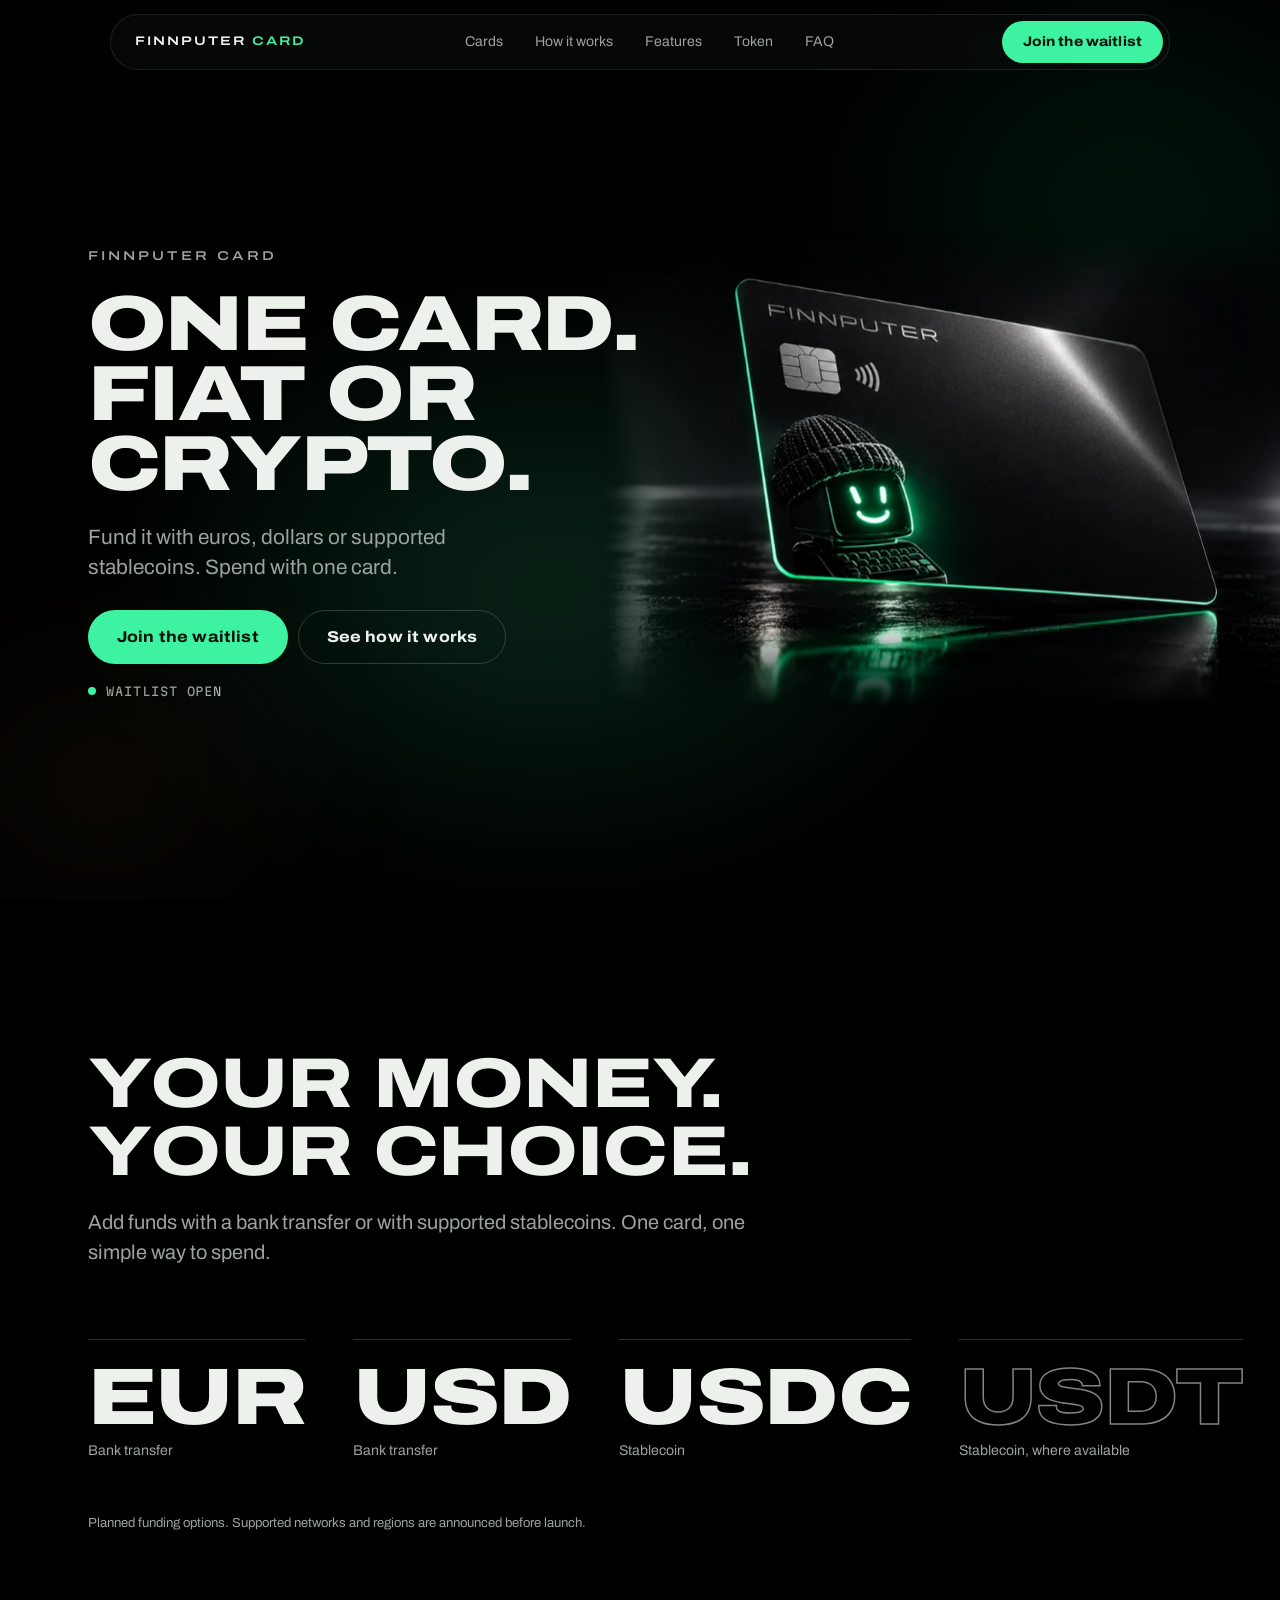
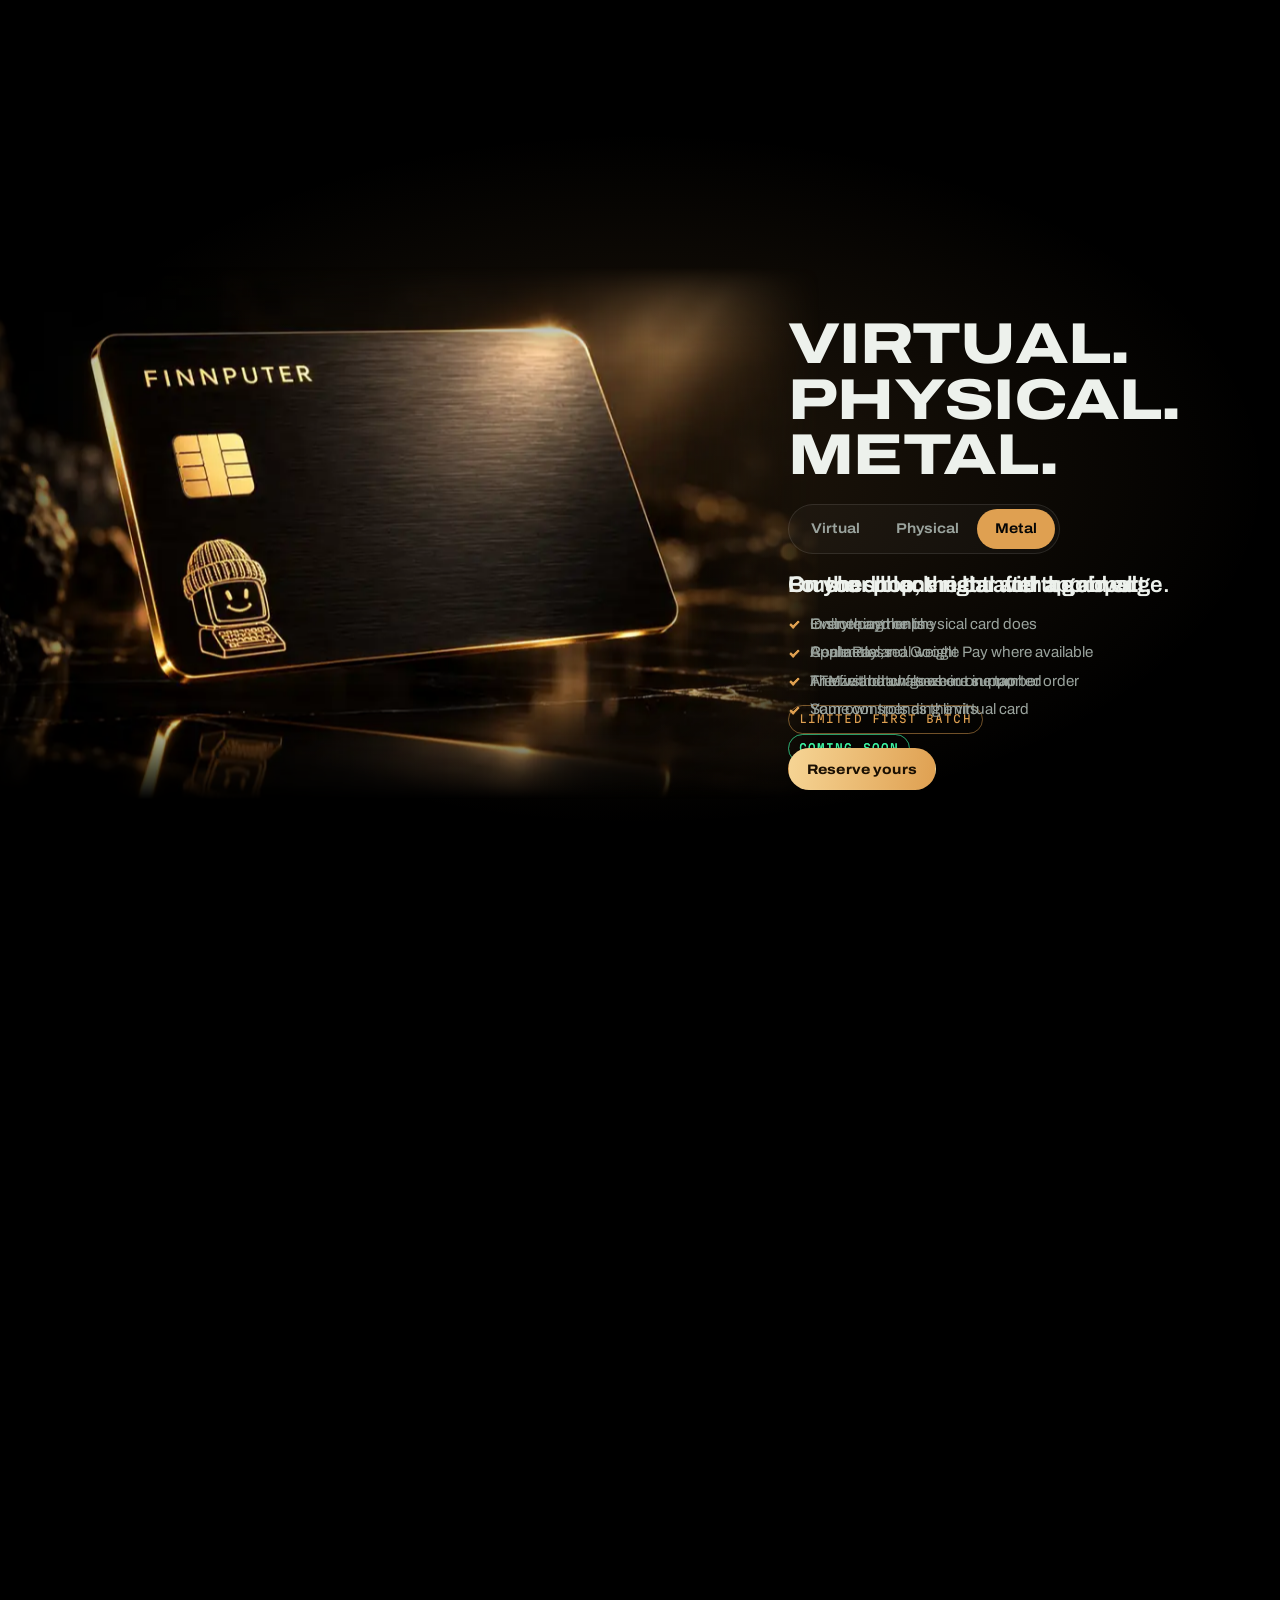
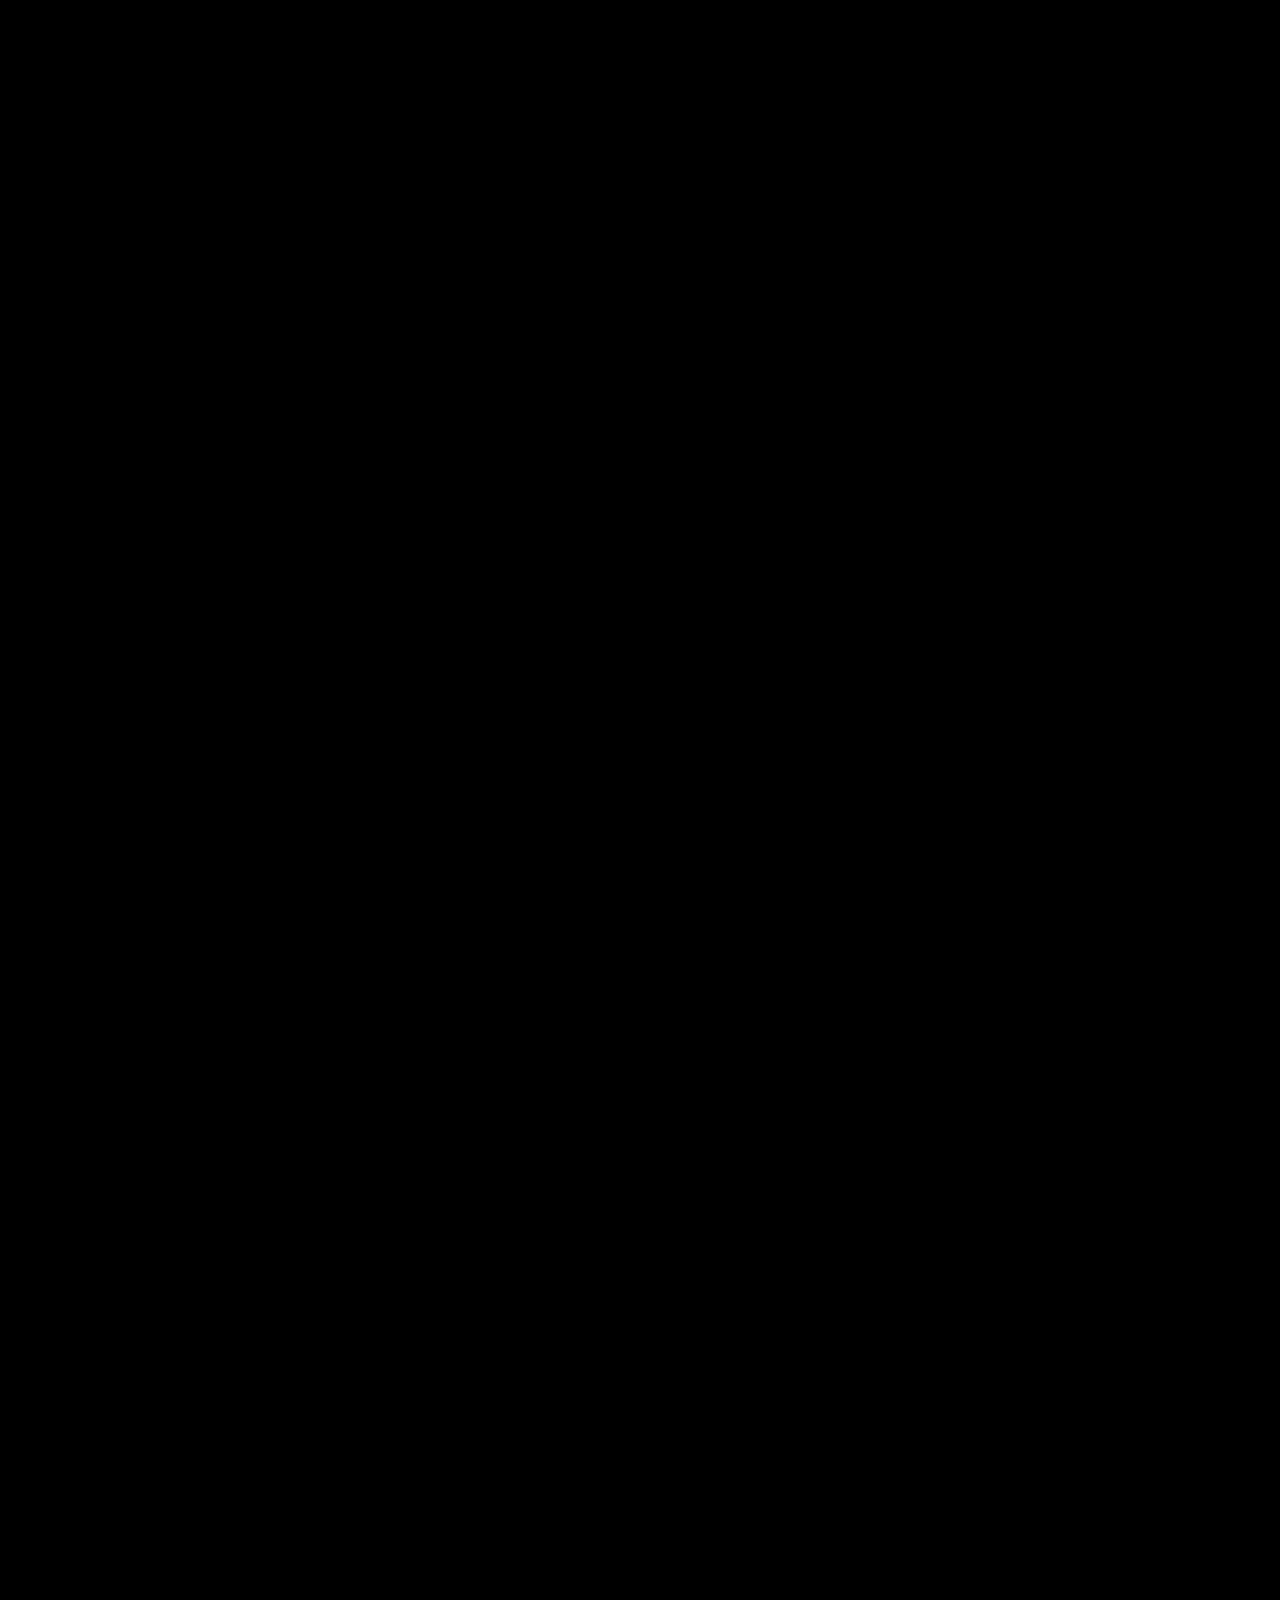
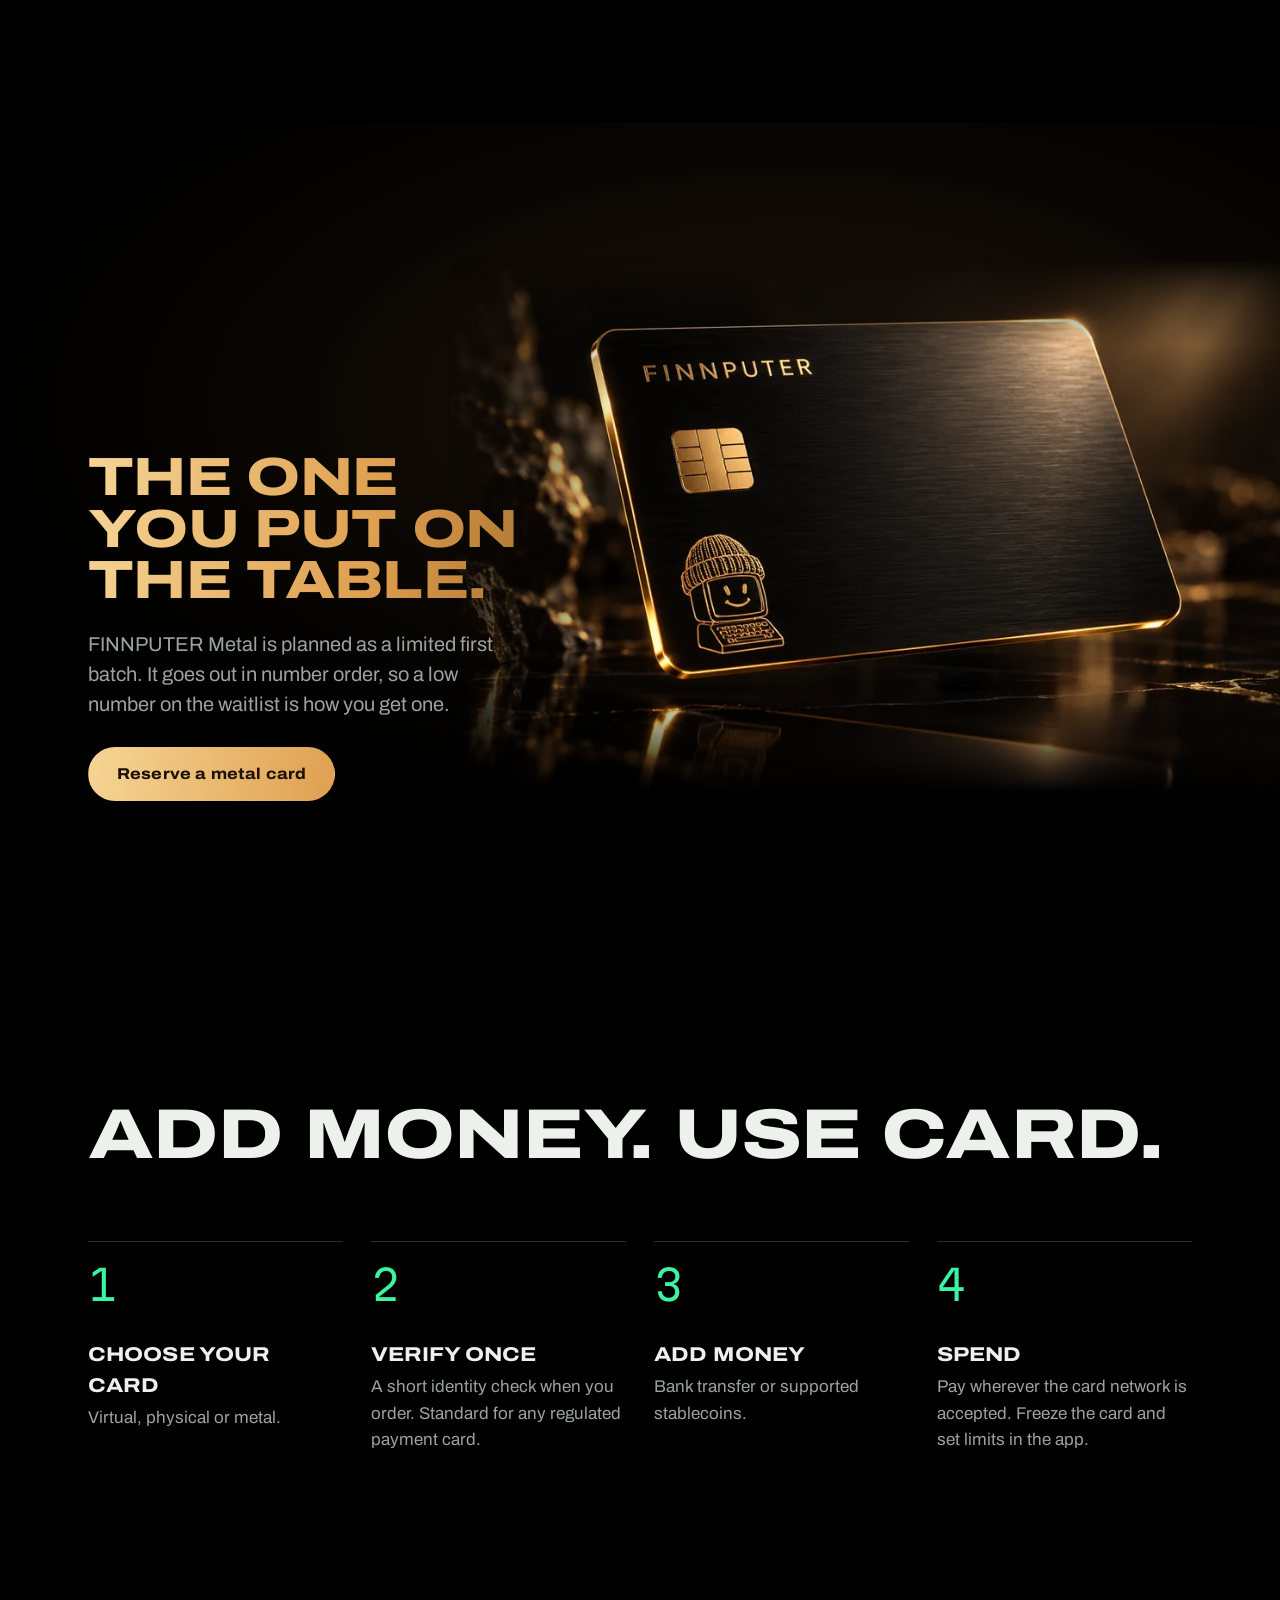
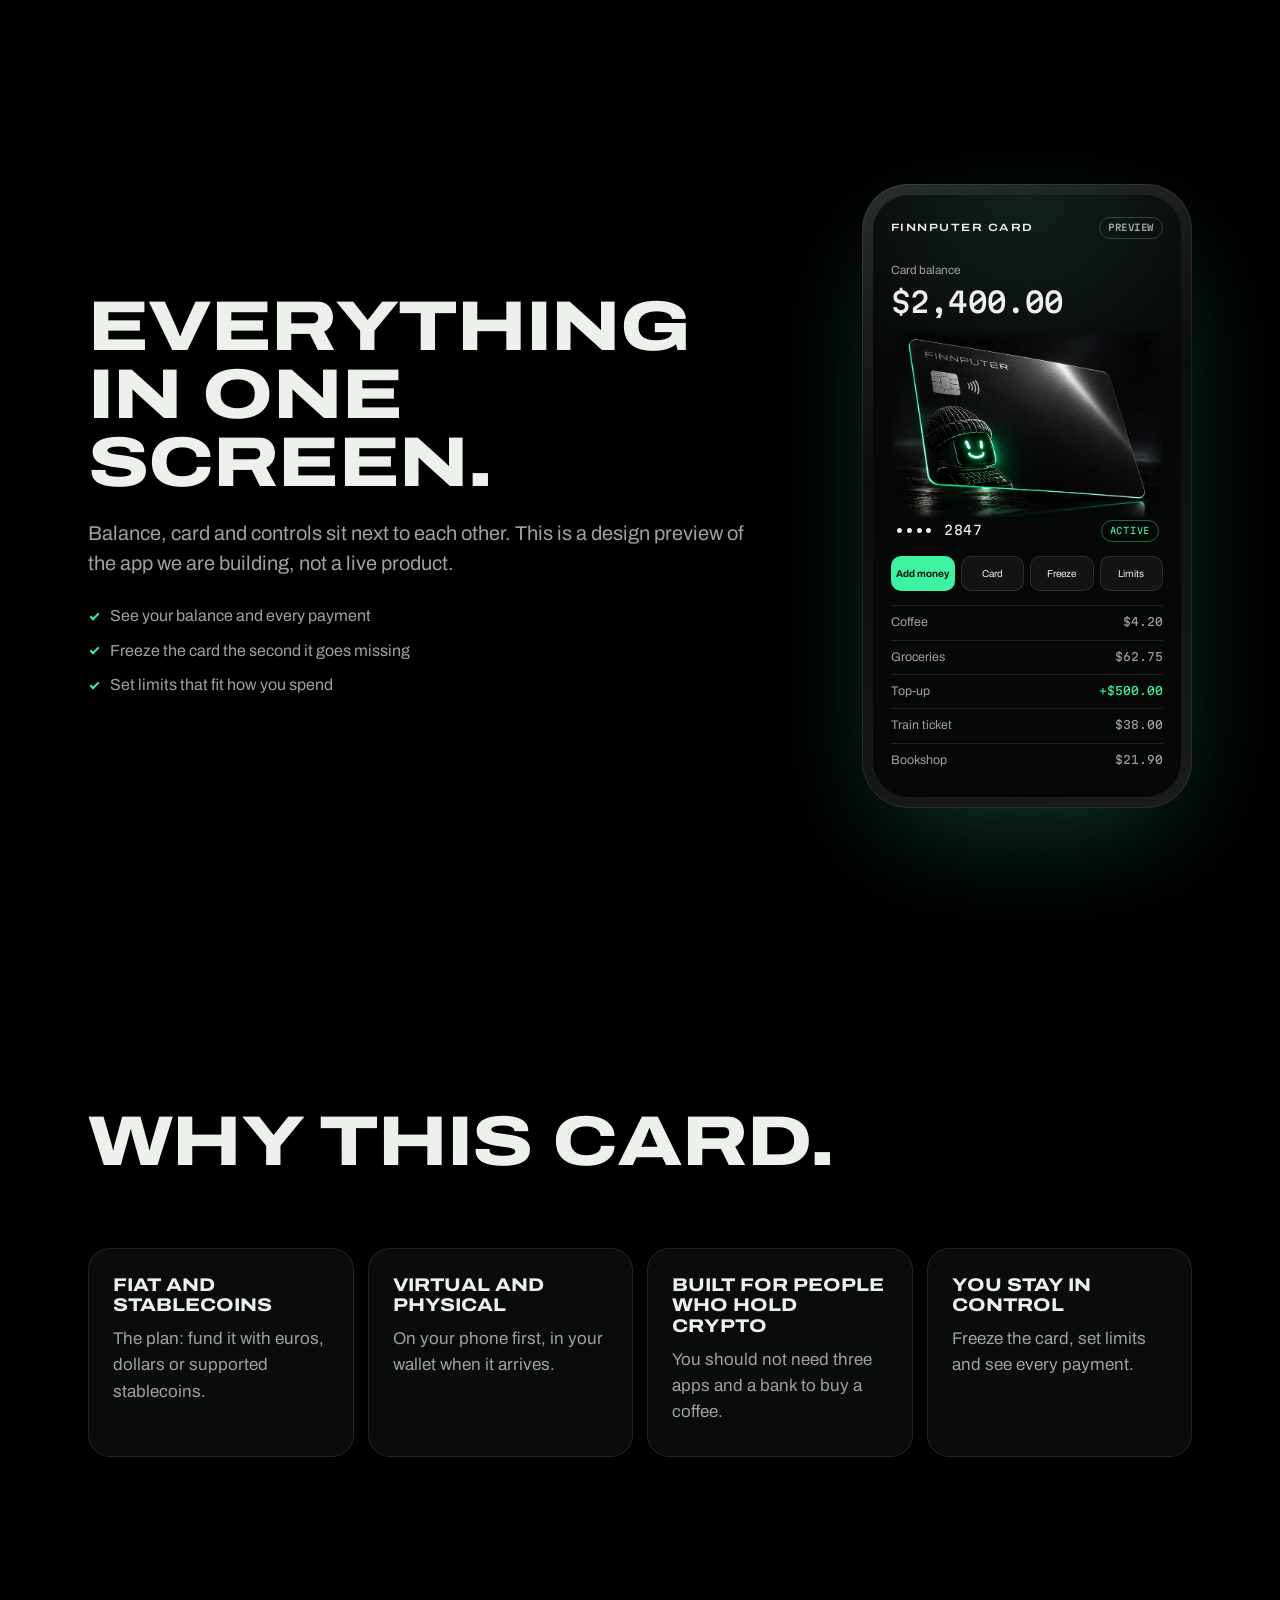
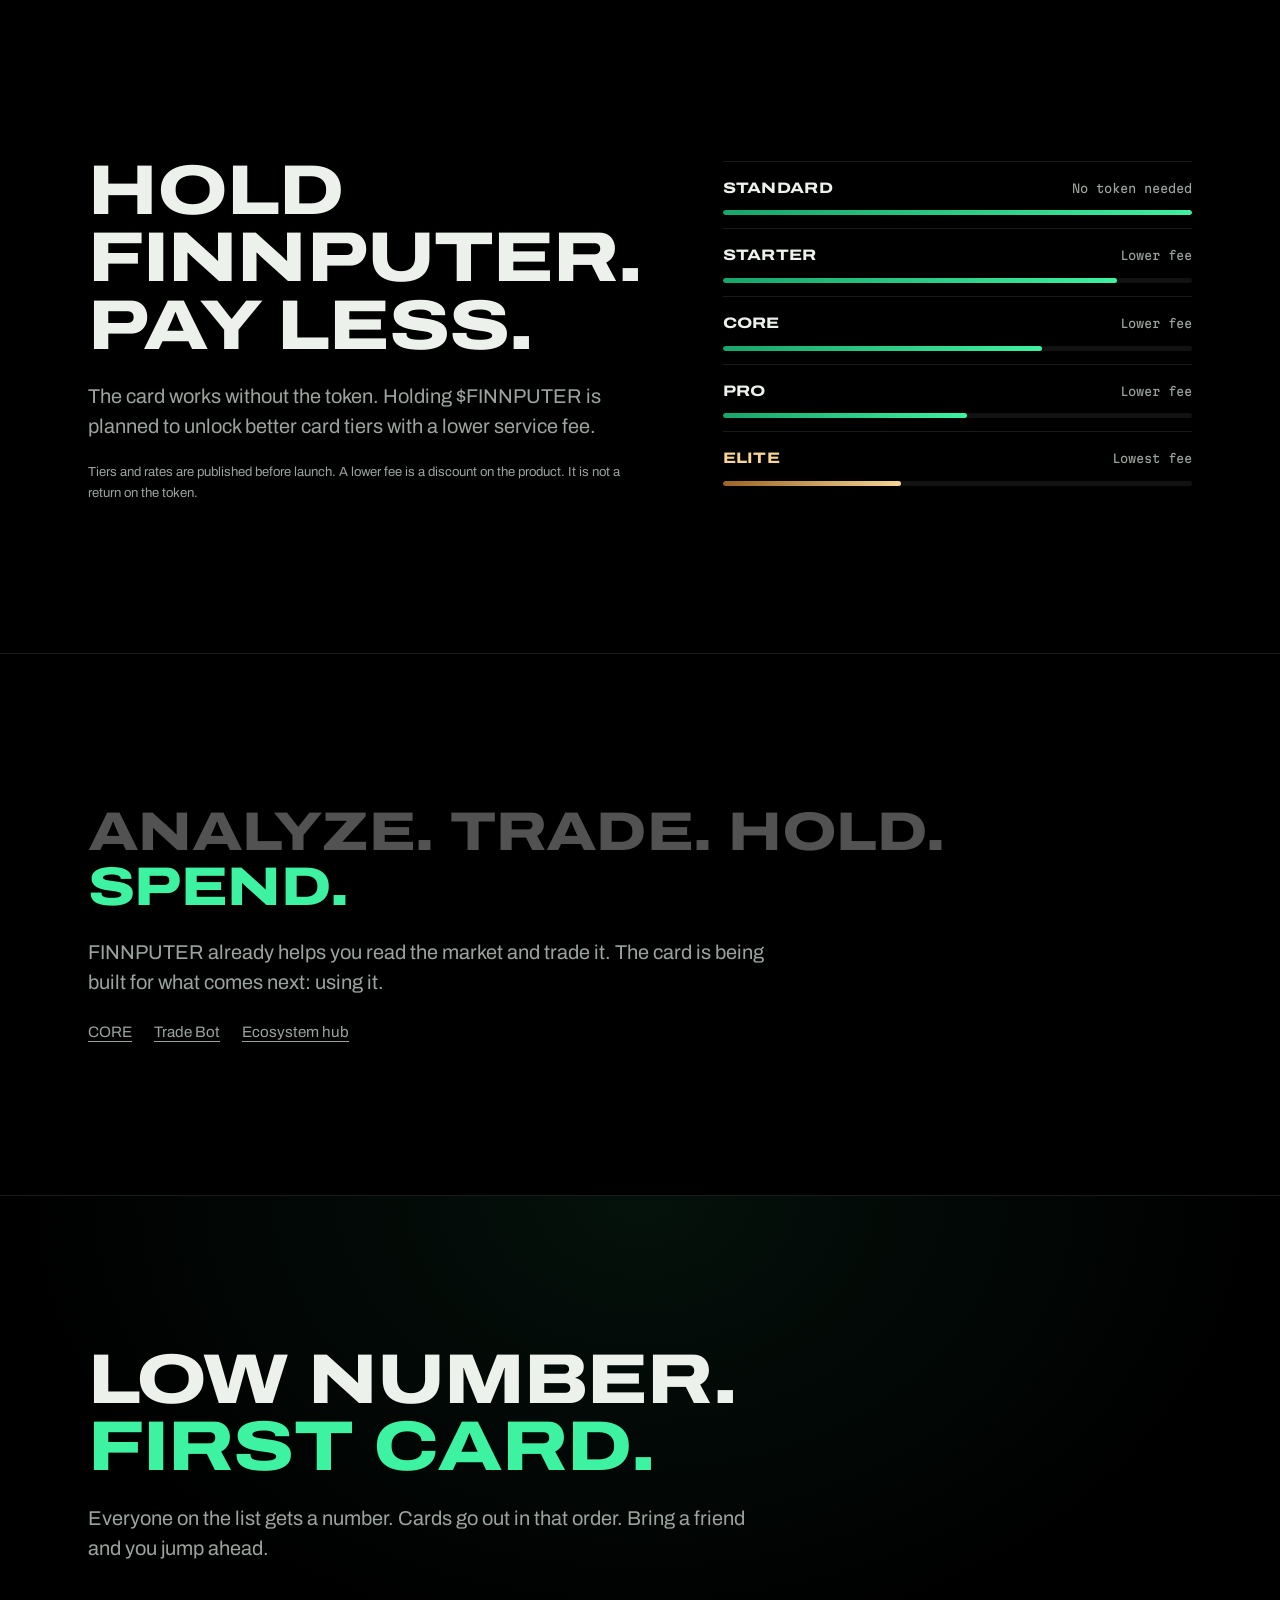
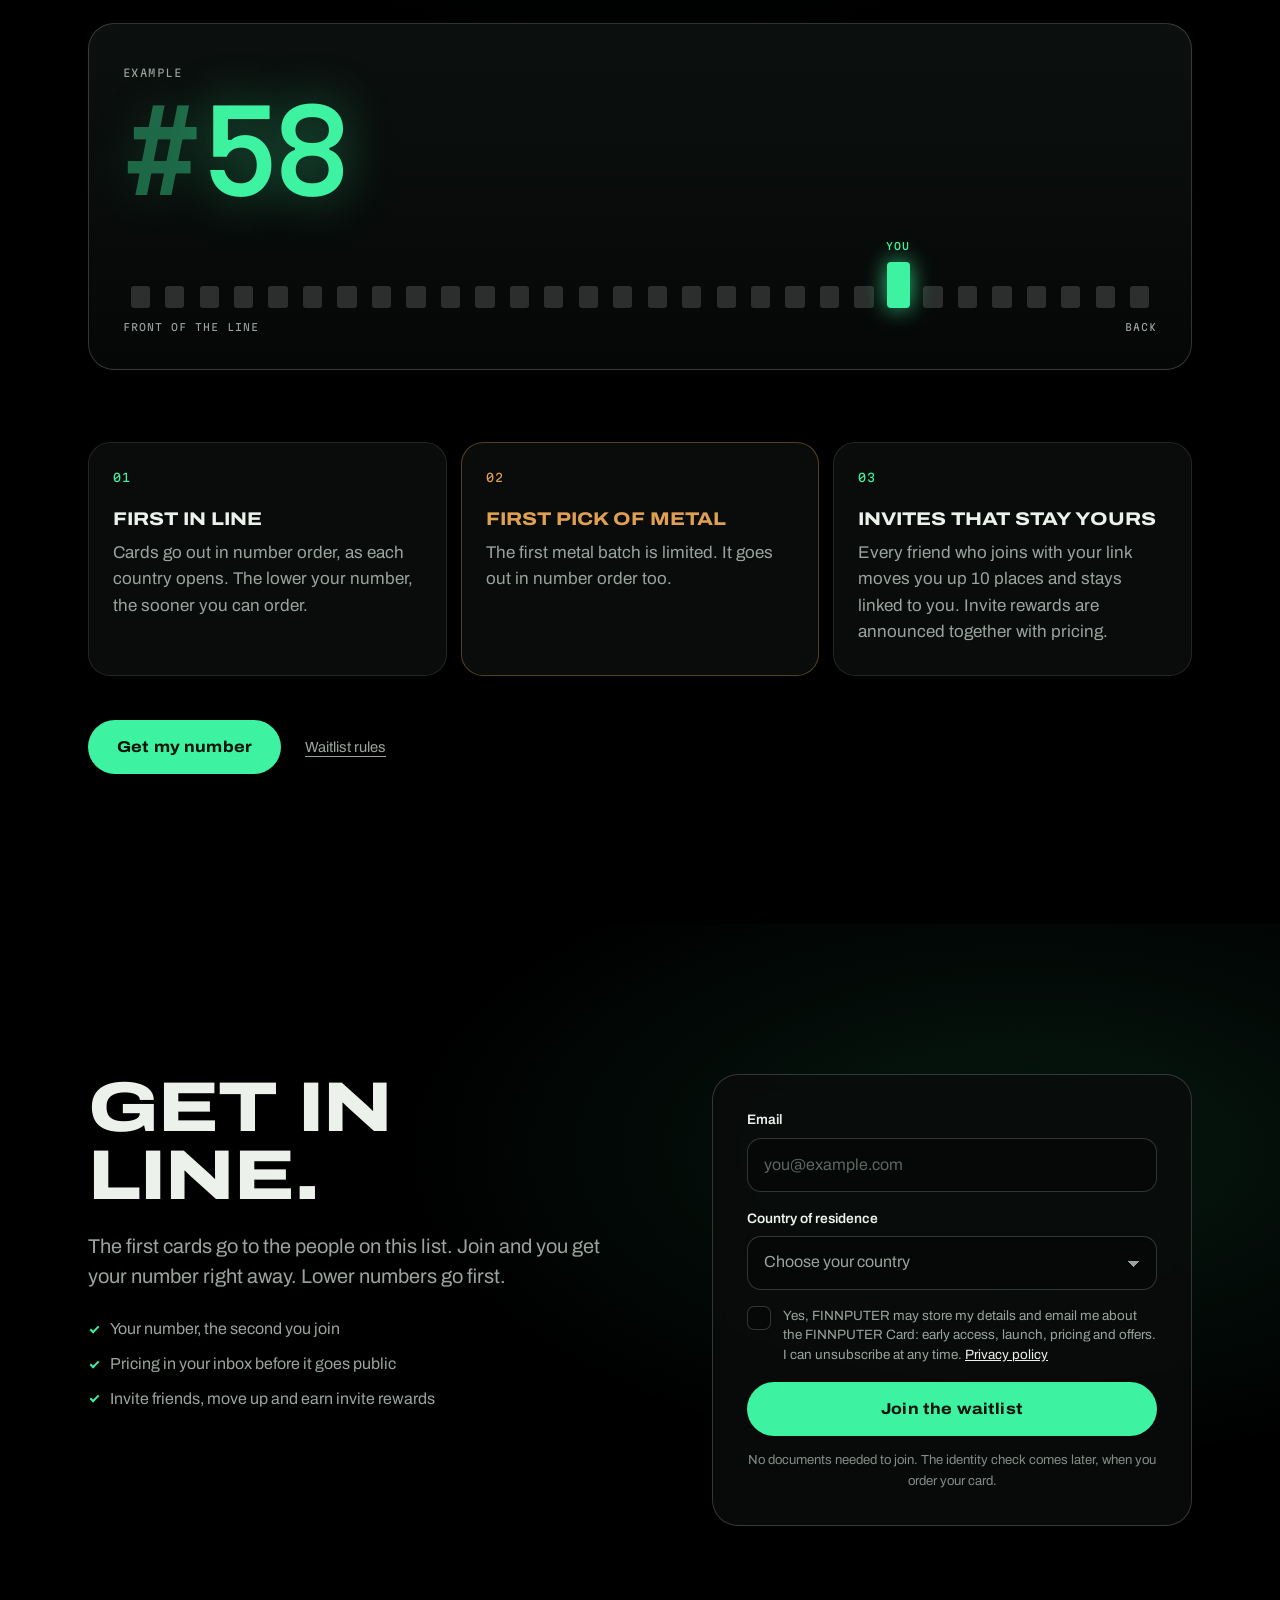
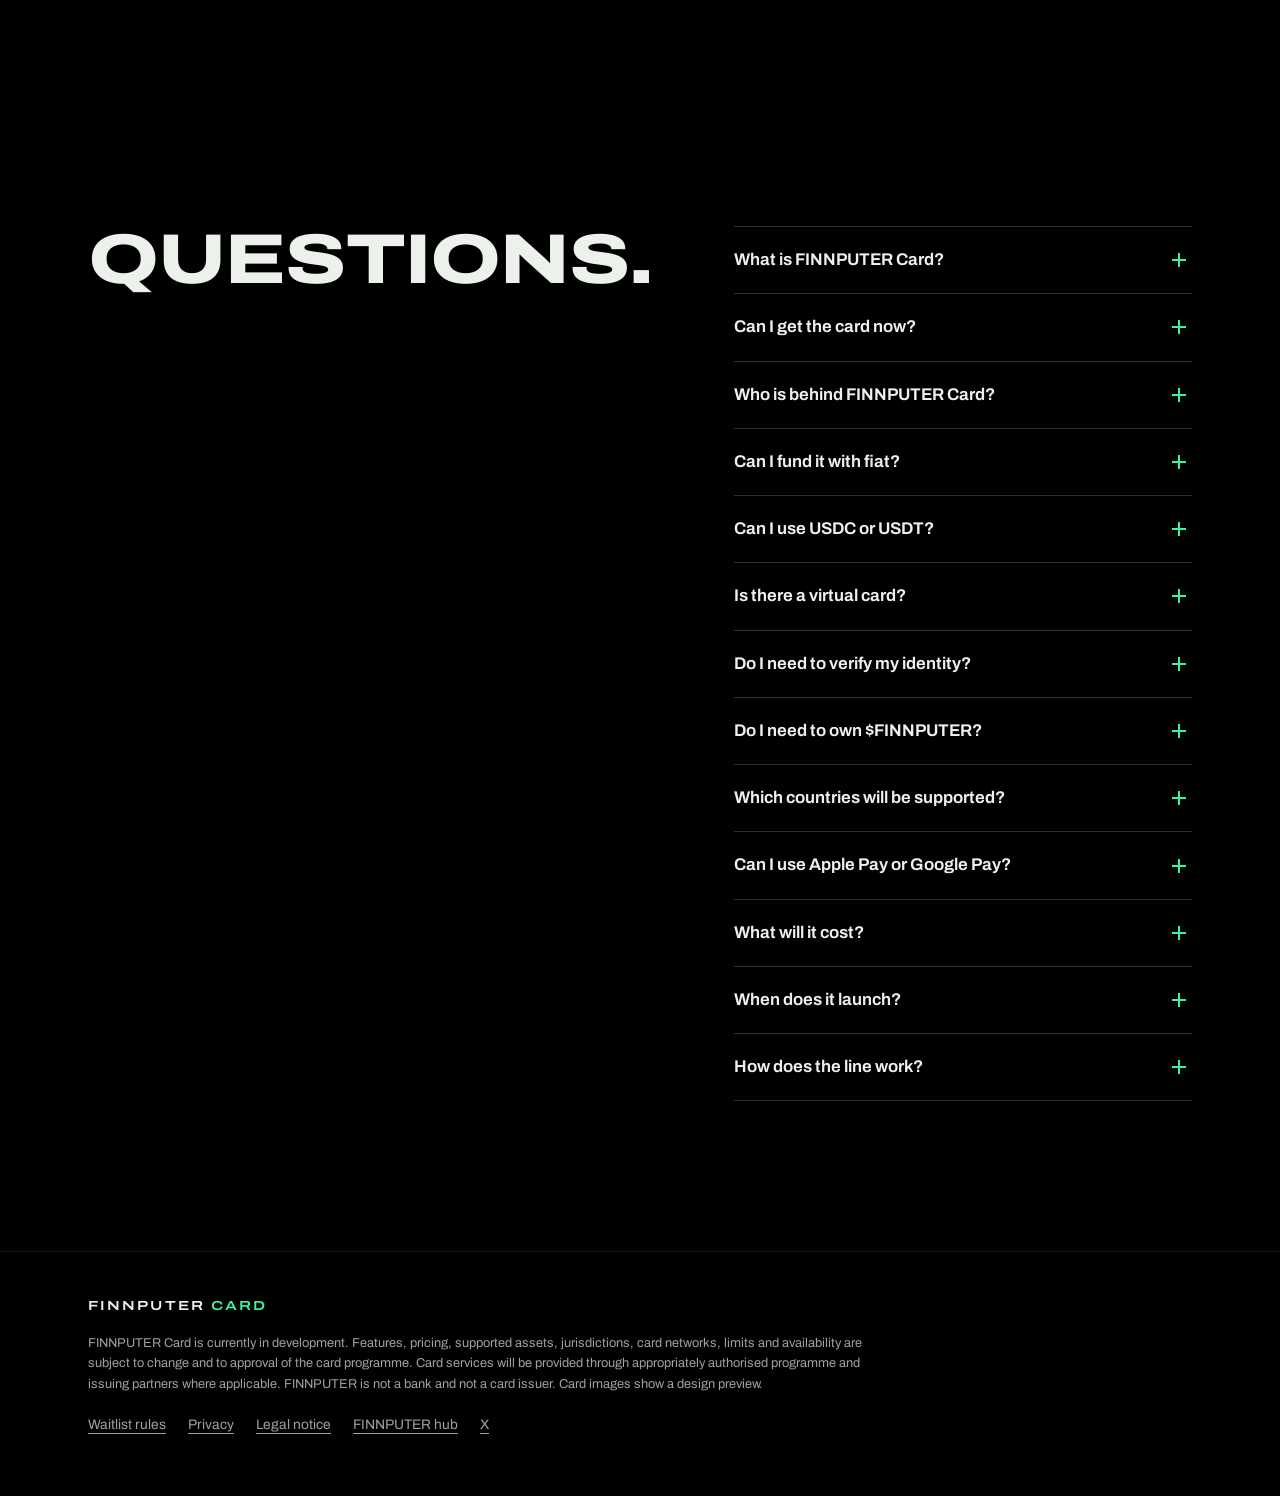
==== commit 541b1dec: "Add files via upload" ====
--- a/index.html
+++ b/index.html
@@ -37,7 +37,7 @@
 <link rel="icon" href="assets/img/favicon.svg" type="image/svg+xml">
 <link rel="apple-touch-icon" href="assets/img/apple-touch-icon.png">
 <link rel="manifest" href="site.webmanifest">
-<script type="application/ld+json">{"@context":"https://schema.org","@graph":[{"@type":"Organization","@id":"https://card.finnputerdex.com/#org","name":"FINNPUTER","url":"https://hub.finnputerdex.com/","logo":{"@type":"ImageObject","url":"https://card.finnputerdex.com/assets/img/icon-512.png","width":512,"height":512},"sameAs":["https://x.com/FINNPUTER28"],"email":"finnputer@proton.me"},{"@type":"WebSite","@id":"https://card.finnputerdex.com/#site","url":"https://card.finnputerdex.com/","name":"FINNPUTER Card","inLanguage":"en","publisher":{"@id":"https://card.finnputerdex.com/#org"}},{"@type":"WebPage","@id":"https://card.finnputerdex.com/#page","url":"https://card.finnputerdex.com/","name":"FINNPUTER Card: One Card for Fiat and Crypto | Waitlist","description":"FINNPUTER Card is a payment card in development. Fund it with euros, dollars or supported stablecoins, spend with one card. Join the waitlist for your number.","inLanguage":"en","isPartOf":{"@id":"https://card.finnputerdex.com/#site"},"about":{"@id":"https://card.finnputerdex.com/#card"},"primaryImageOfPage":{"@type":"ImageObject","url":"https://card.finnputerdex.com/assets/img/card-glow-og.jpg","width":1200,"height":675},"dateModified":"2026-10-07"},{"@type":"Service","@id":"https://card.finnputerdex.com/#card","name":"FINNPUTER Card","serviceType":"Payment card (in development)","description":"A payment card in development that is planned to be funded with euros, dollars or supported stablecoins. Virtual, physical and metal versions are planned. Not available yet. A waitlist is open.","provider":{"@id":"https://card.finnputerdex.com/#org"},"url":"https://card.finnputerdex.com/","image":"https://card.finnputerdex.com/assets/img/card-glow-og.jpg"},{"@type":"FAQPage","@id":"https://card.finnputerdex.com/#faq","mainEntity":[{"@type":"Question","name":"What is FINNPUTER Card?","acceptedAnswer":{"@type":"Answer","text":"FINNPUTER Card is a payment card in development from the FINNPUTER ecosystem. The plan: you fund it with euros, dollars or supported stablecoins and pay with it like with any other card, online and in store. A virtual, a physical and a metal card are planned."}},{"@type":"Question","name":"Can I get the card now?","acceptedAnswer":{"@type":"Answer","text":"Not yet. The card is in development and there is no launch date. You can join the waitlist today, get your number and hear first when ordering opens."}},{"@type":"Question","name":"Who is behind FINNPUTER Card?","acceptedAnswer":{"@type":"Answer","text":"FINNPUTER, the project behind the $FINNPUTER token on Solana and its analysis and trading tools. FINNPUTER is not a bank and not a card issuer. Card services will be provided through authorised programme and issuing partners."}},{"@type":"Question","name":"Can I fund it with fiat?","acceptedAnswer":{"@type":"Answer","text":"Yes, that is the plan. Bank transfer funding is planned next to supported digital assets, subject to the final card programme."}},{"@type":"Question","name":"Can I use USDC or USDT?","acceptedAnswer":{"@type":"Answer","text":"Stablecoin funding is planned. Which coins and networks are supported depends on your region and is announced before launch."}},{"@type":"Question","name":"Is there a virtual card?","acceptedAnswer":{"@type":"Answer","text":"Yes. A virtual and a physical card are planned, with a metal card to follow."}},{"@type":"Question","name":"Do I need to verify my identity?","acceptedAnswer":{"@type":"Answer","text":"Yes, when you order the card. Identity verification is part of the card programme, as with any regulated payment card. Joining the waitlist needs only your email address and your country."}},{"@type":"Question","name":"Do I need to own $FINNPUTER?","acceptedAnswer":{"@type":"Answer","text":"No. The card works without the token. Holding the token is planned to lower your service fee."}},{"@type":"Question","name":"Which countries will be supported?","acceptedAnswer":{"@type":"Answer","text":"Country availability is announced once the card programme is approved. Your answer on the waitlist helps us push for your country."}},{"@type":"Question","name":"Can I use Apple Pay or Google Pay?","acceptedAnswer":{"@type":"Answer","text":"Digital wallet support is planned where the card programme supports it."}},{"@type":"Question","name":"What will it cost?","acceptedAnswer":{"@type":"Answer","text":"Pricing is announced before launch. The waitlist sees it first."}},{"@type":"Question","name":"When does it launch?","acceptedAnswer":{"@type":"Answer","text":"There is no date yet. The waitlist hears first."}},{"@type":"Question","name":"How does the line work?","acceptedAnswer":{"@type":"Answer","text":"You get a number when you join. Lower numbers get the card first. Every friend who joins with your link moves you up 10 places and stays linked to you. Invite rewards are announced together with pricing. Cards go out in number order, as each country opens. The limited first metal batch goes out in number order too. The details are in the waitlist rules."}}],"isPartOf":{"@id":"https://card.finnputerdex.com/#page"}}]}</script>
+<script type="application/ld+json">{"@context":"https://schema.org","@graph":[{"@type":"Organization","@id":"https://card.finnputerdex.com/#org","name":"FINNPUTER","url":"https://hub.finnputerdex.com/","logo":{"@type":"ImageObject","url":"https://card.finnputerdex.com/assets/img/icon-512.png","width":512,"height":512},"sameAs":["https://x.com/FINNPUTER28"],"email":"card@finnputerdex.com"},{"@type":"WebSite","@id":"https://card.finnputerdex.com/#site","url":"https://card.finnputerdex.com/","name":"FINNPUTER Card","inLanguage":"en","publisher":{"@id":"https://card.finnputerdex.com/#org"}},{"@type":"WebPage","@id":"https://card.finnputerdex.com/#page","url":"https://card.finnputerdex.com/","name":"FINNPUTER Card: One Card for Fiat and Crypto | Waitlist","description":"FINNPUTER Card is a payment card in development. Fund it with euros, dollars or supported stablecoins, spend with one card. Join the waitlist for your number.","inLanguage":"en","isPartOf":{"@id":"https://card.finnputerdex.com/#site"},"about":{"@id":"https://card.finnputerdex.com/#card"},"primaryImageOfPage":{"@type":"ImageObject","url":"https://card.finnputerdex.com/assets/img/card-glow-og.jpg","width":1200,"height":675},"dateModified":"2026-10-07"},{"@type":"Service","@id":"https://card.finnputerdex.com/#card","name":"FINNPUTER Card","serviceType":"Payment card (in development)","description":"A payment card in development that is planned to be funded with euros, dollars or supported stablecoins. Virtual, physical and metal versions are planned. Not available yet. A waitlist is open.","provider":{"@id":"https://card.finnputerdex.com/#org"},"url":"https://card.finnputerdex.com/","image":"https://card.finnputerdex.com/assets/img/card-glow-og.jpg"},{"@type":"FAQPage","@id":"https://card.finnputerdex.com/#faq","mainEntity":[{"@type":"Question","name":"What is FINNPUTER Card?","acceptedAnswer":{"@type":"Answer","text":"FINNPUTER Card is a payment card in development from the FINNPUTER ecosystem. The plan: you fund it with euros, dollars or supported stablecoins and pay with it like with any other card, online and in store. A virtual, a physical and a metal card are planned."}},{"@type":"Question","name":"Can I get the card now?","acceptedAnswer":{"@type":"Answer","text":"Not yet. The card is in development and there is no launch date. You can join the waitlist today, get your number and hear first when ordering opens."}},{"@type":"Question","name":"Who is behind FINNPUTER Card?","acceptedAnswer":{"@type":"Answer","text":"FINNPUTER, the project behind the $FINNPUTER token on Solana and its analysis and trading tools. FINNPUTER is not a bank and not a card issuer. Card services will be provided through authorised programme and issuing partners."}},{"@type":"Question","name":"Can I fund it with fiat?","acceptedAnswer":{"@type":"Answer","text":"Yes, that is the plan. Bank transfer funding is planned next to supported digital assets, subject to the final card programme."}},{"@type":"Question","name":"Can I use USDC or USDT?","acceptedAnswer":{"@type":"Answer","text":"Stablecoin funding is planned. Which coins and networks are supported depends on your region and is announced before launch."}},{"@type":"Question","name":"Is there a virtual card?","acceptedAnswer":{"@type":"Answer","text":"Yes. A virtual and a physical card are planned, with a metal card to follow."}},{"@type":"Question","name":"Do I need to verify my identity?","acceptedAnswer":{"@type":"Answer","text":"Yes, when you order the card. Identity verification is part of the card programme, as with any regulated payment card. Joining the waitlist needs only your email address and your country."}},{"@type":"Question","name":"Do I need to own $FINNPUTER?","acceptedAnswer":{"@type":"Answer","text":"No. The card works without the token. Holding the token is planned to lower your service fee."}},{"@type":"Question","name":"Which countries will be supported?","acceptedAnswer":{"@type":"Answer","text":"Country availability is announced once the card programme is approved. Your answer on the waitlist helps us push for your country."}},{"@type":"Question","name":"Can I use Apple Pay or Google Pay?","acceptedAnswer":{"@type":"Answer","text":"Digital wallet support is planned where the card programme supports it."}},{"@type":"Question","name":"What will it cost?","acceptedAnswer":{"@type":"Answer","text":"Pricing is announced before launch. The waitlist sees it first."}},{"@type":"Question","name":"When does it launch?","acceptedAnswer":{"@type":"Answer","text":"There is no date yet. The waitlist hears first."}},{"@type":"Question","name":"How does the line work?","acceptedAnswer":{"@type":"Answer","text":"You get a number when you join. Lower numbers get the card first. Every friend who joins with your link moves you up 10 places and stays linked to you. Invite rewards are announced together with pricing. Cards go out in number order, as each country opens. The limited first metal batch goes out in number order too. The details are in the waitlist rules."}}],"isPartOf":{"@id":"https://card.finnputerdex.com/#page"}}]}</script>
 <link rel="preload" href="assets/fonts/archivo.woff2" as="font" type="font/woff2" crossorigin>
 <link rel="preload" as="image" href="assets/img/card-glow-1100.webp" imagesrcset="assets/img/card-glow-720.webp 720w, assets/img/card-glow-1100.webp 1100w, assets/img/card-glow-1672.webp 1672w" imagesizes="(min-width: 960px) 62vw, 130vw">
 <link rel="stylesheet" href="assets/styles.css?v=9">
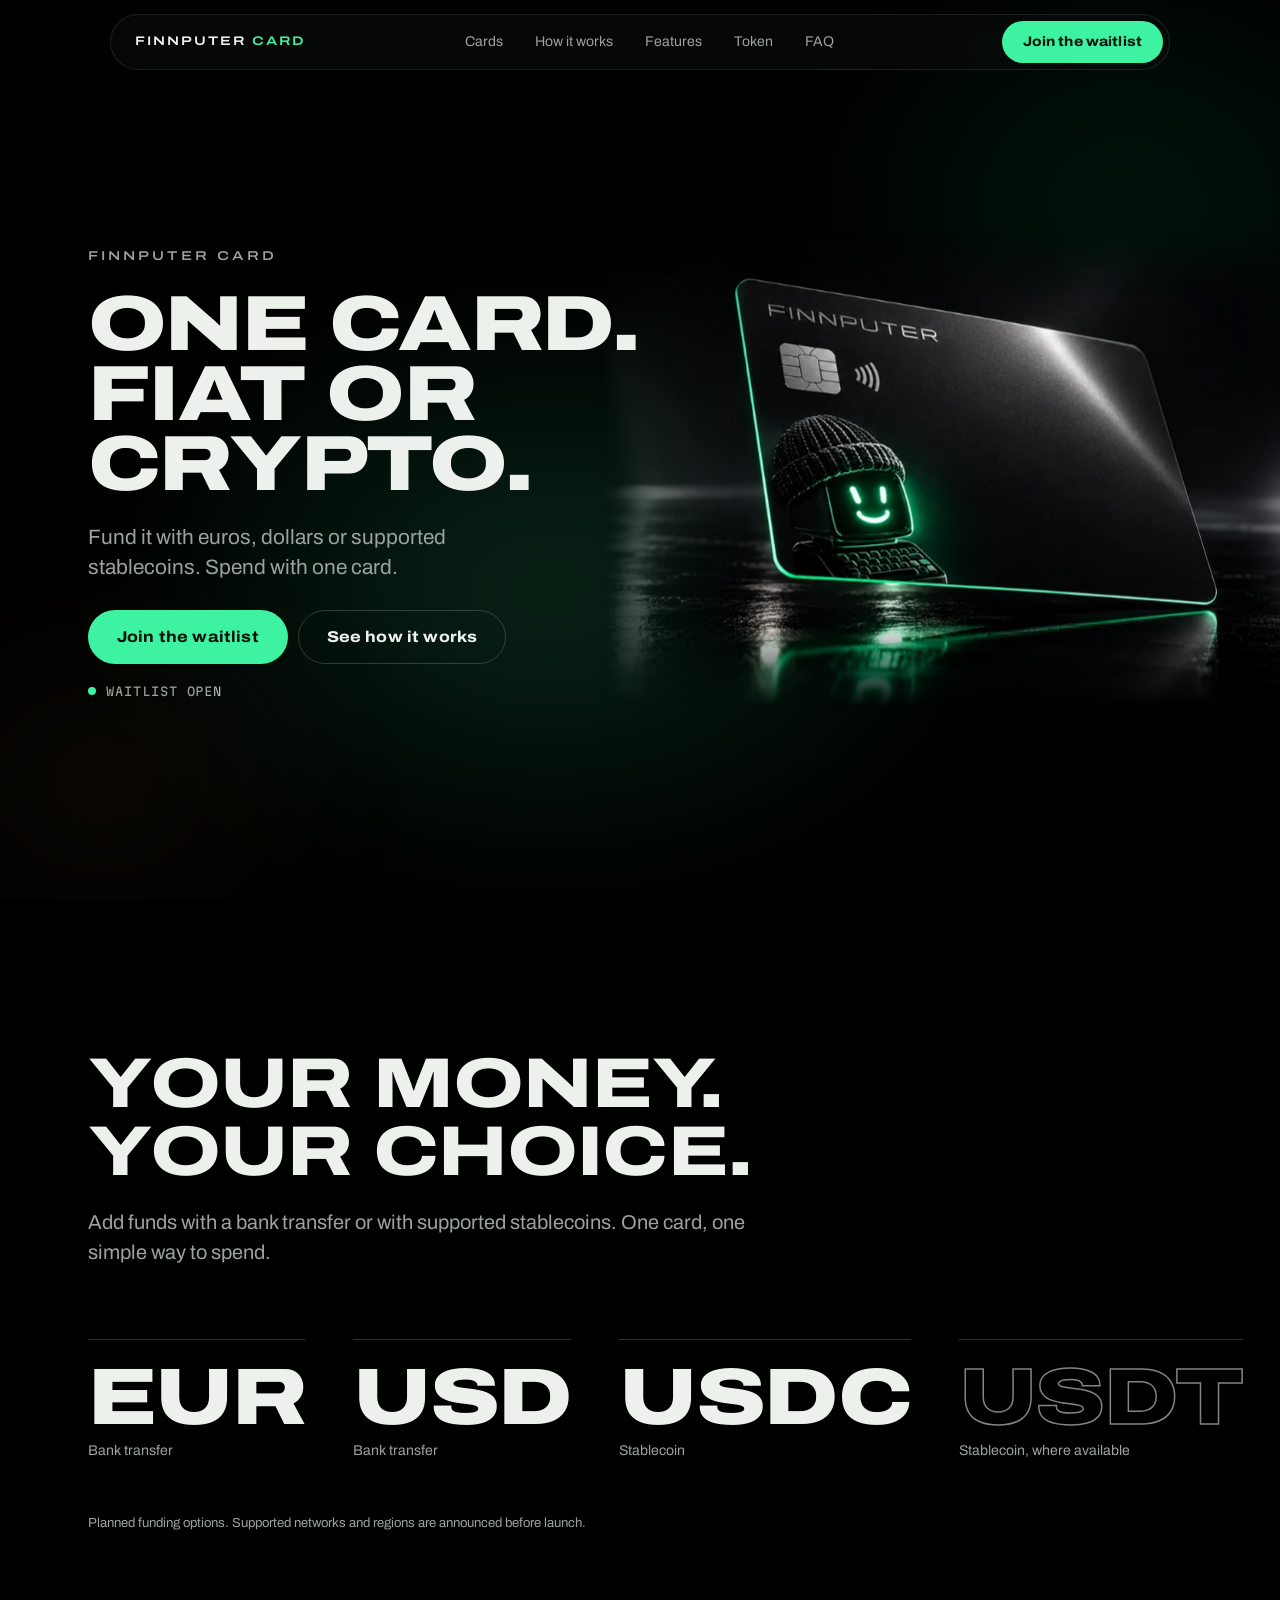
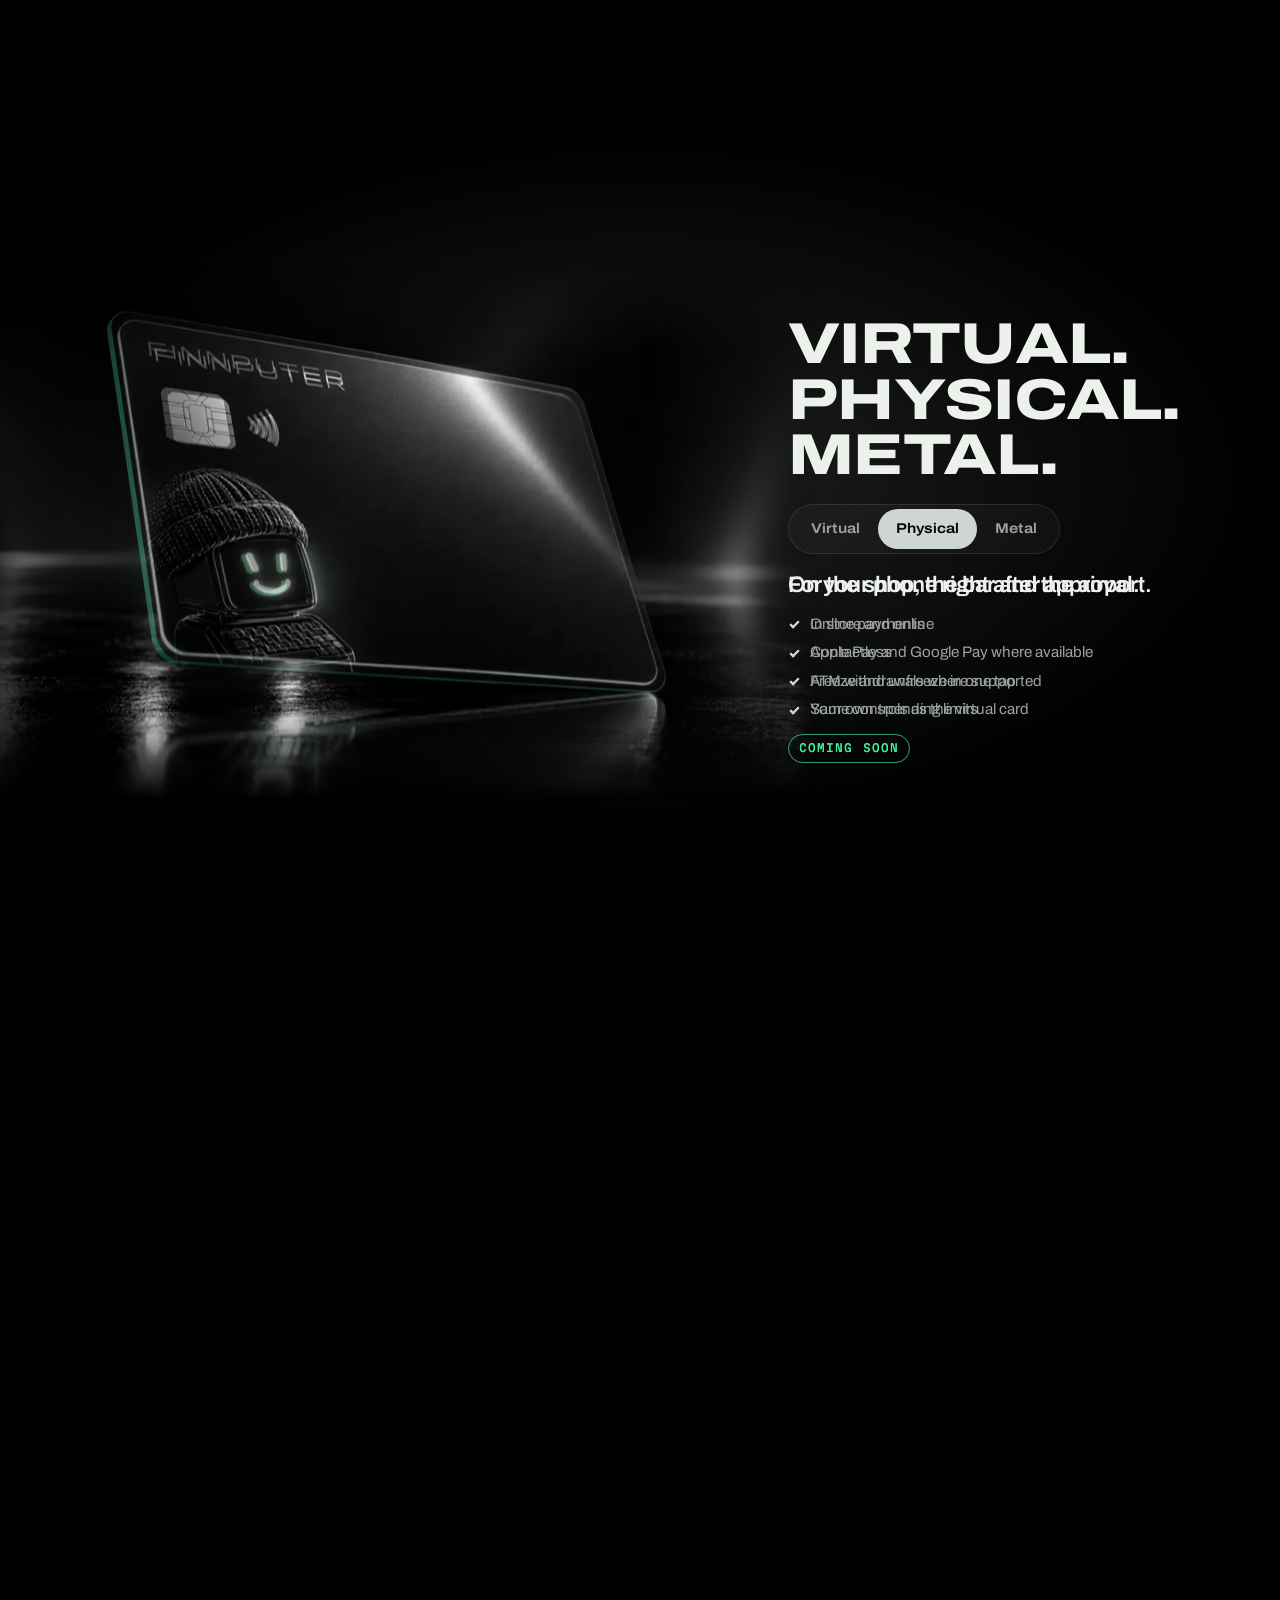
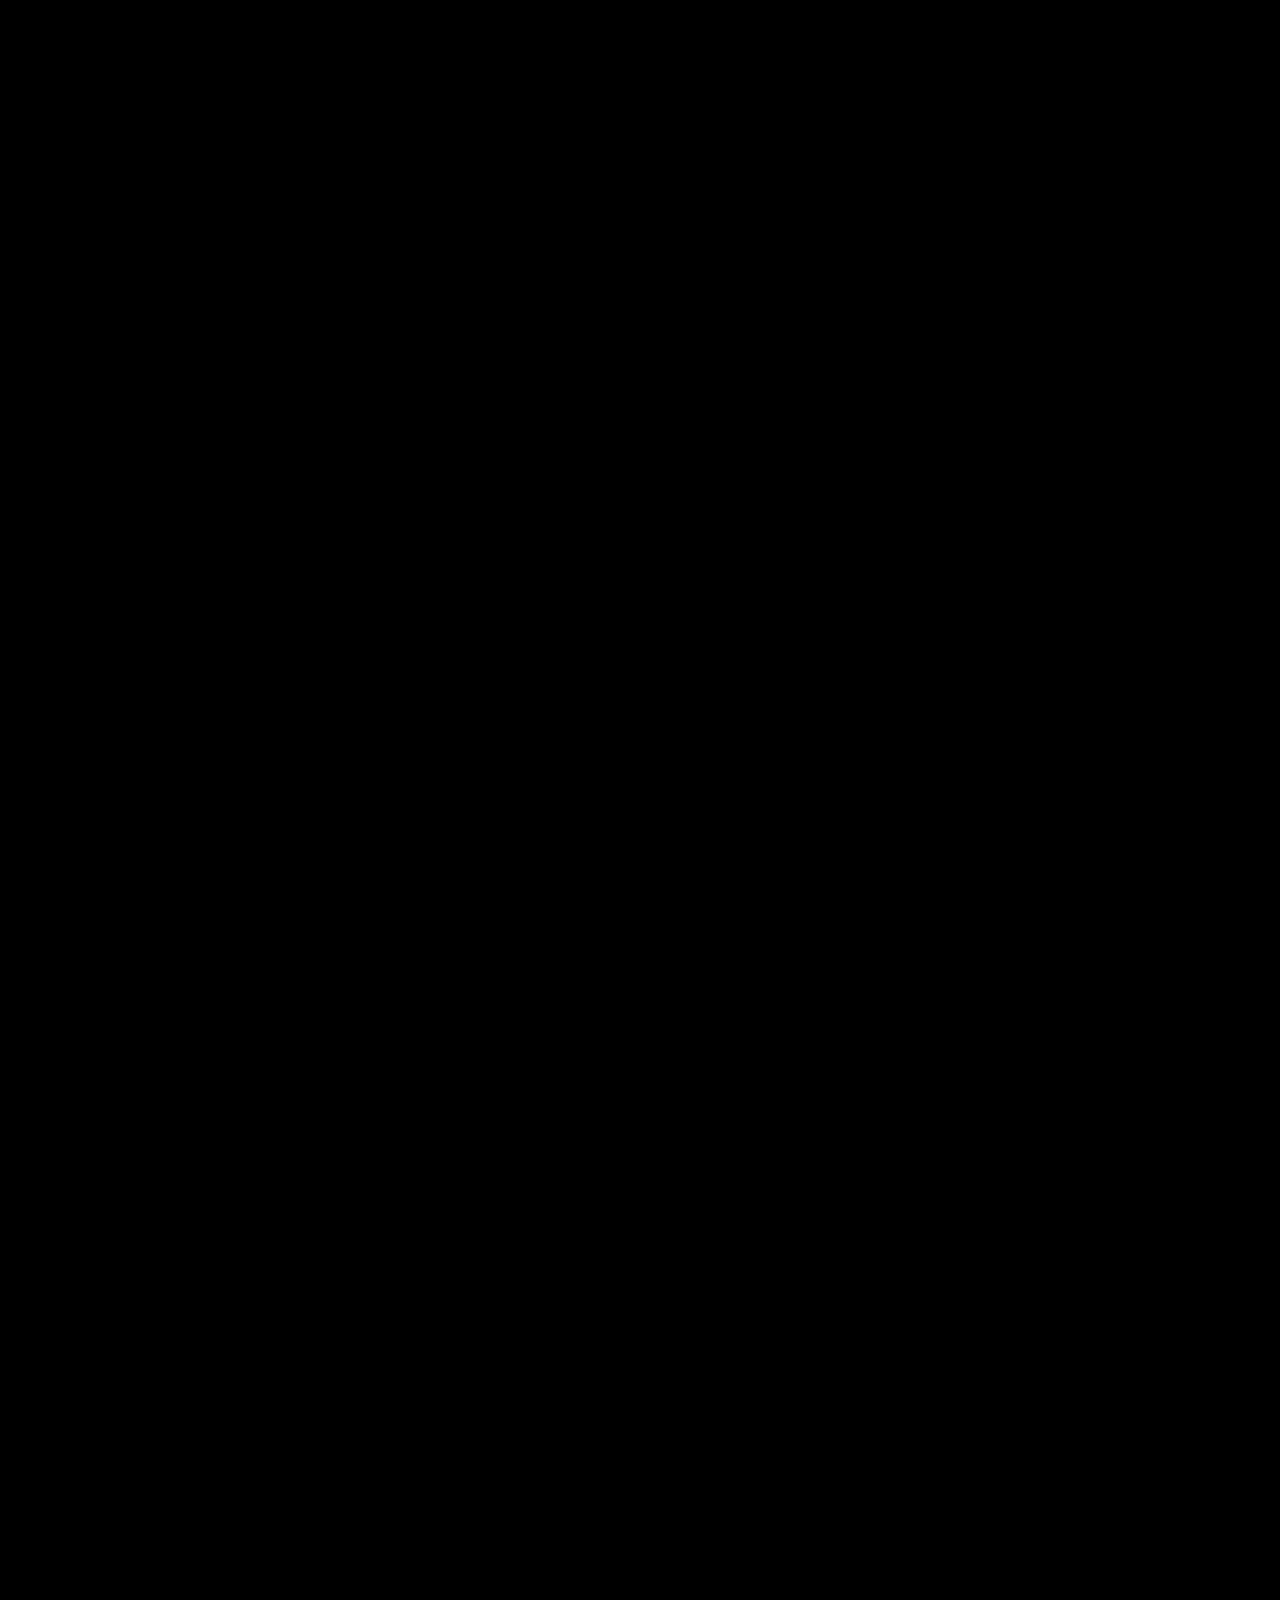
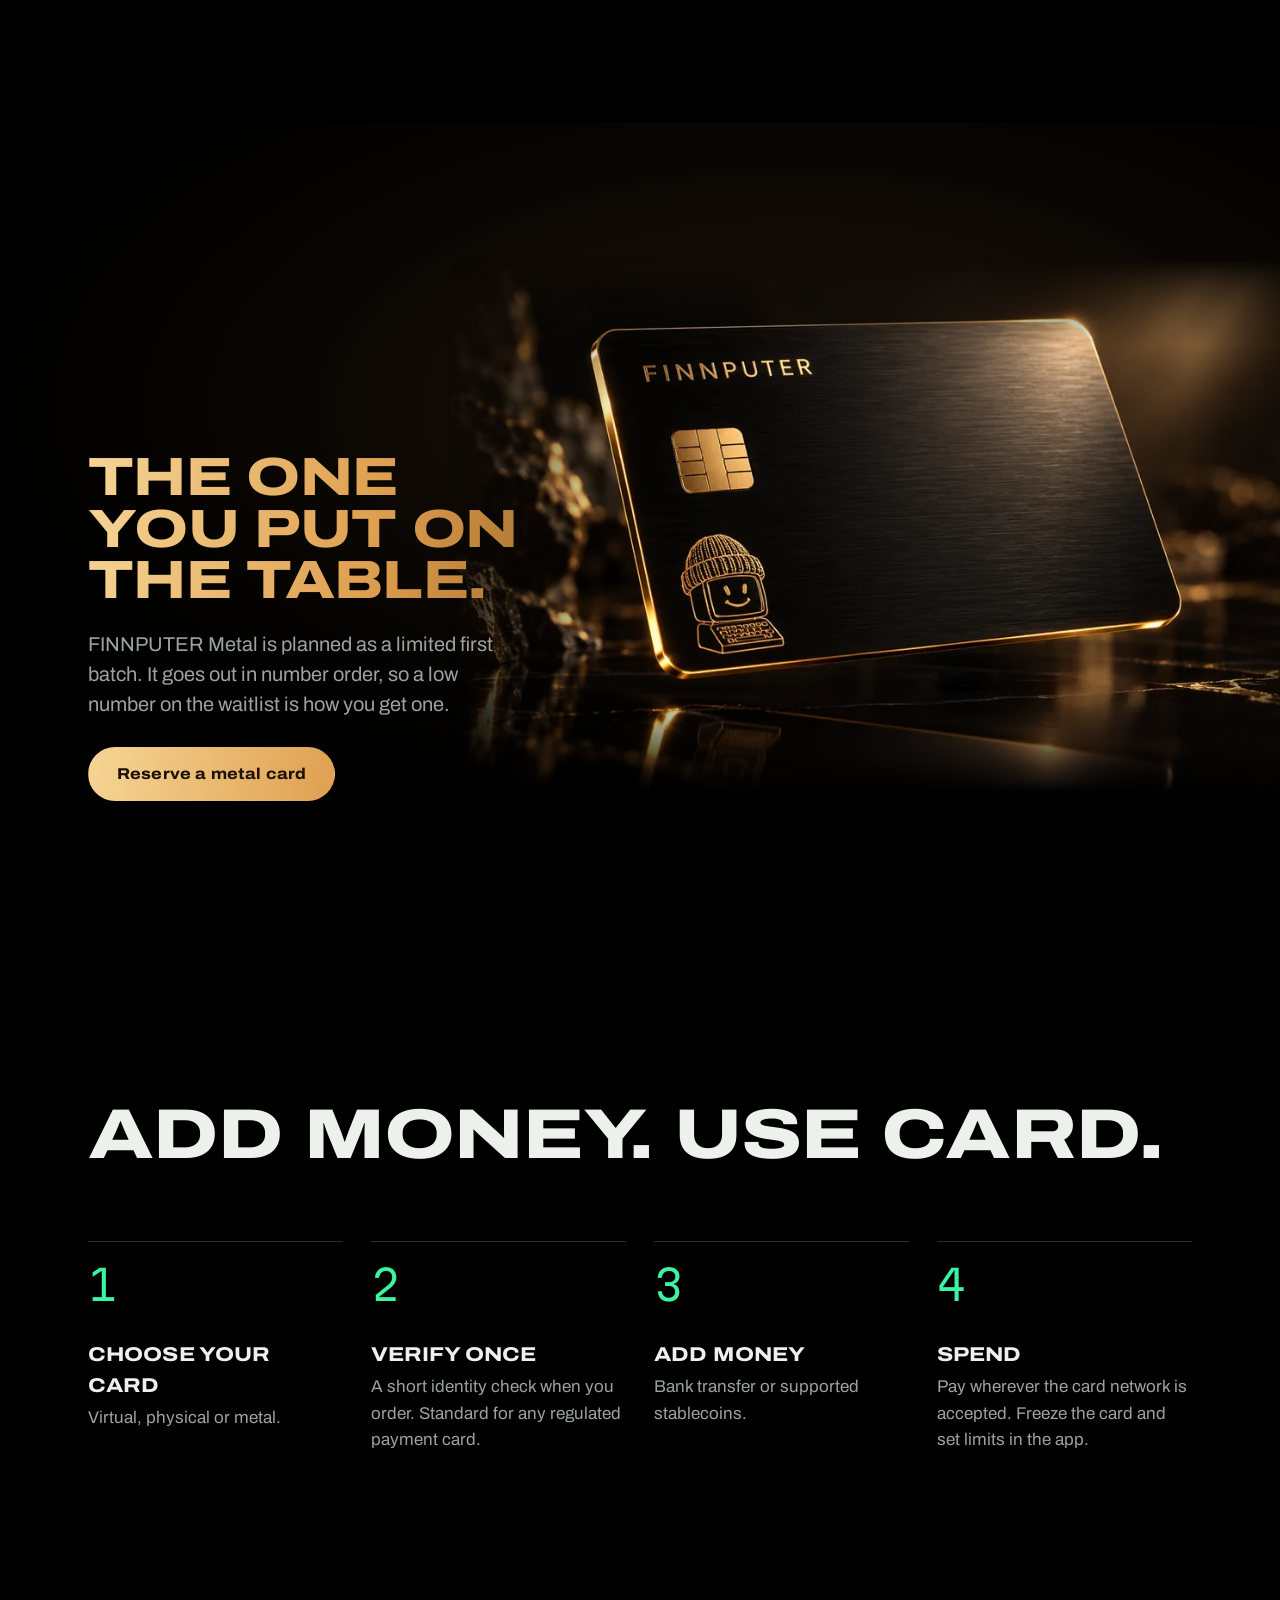
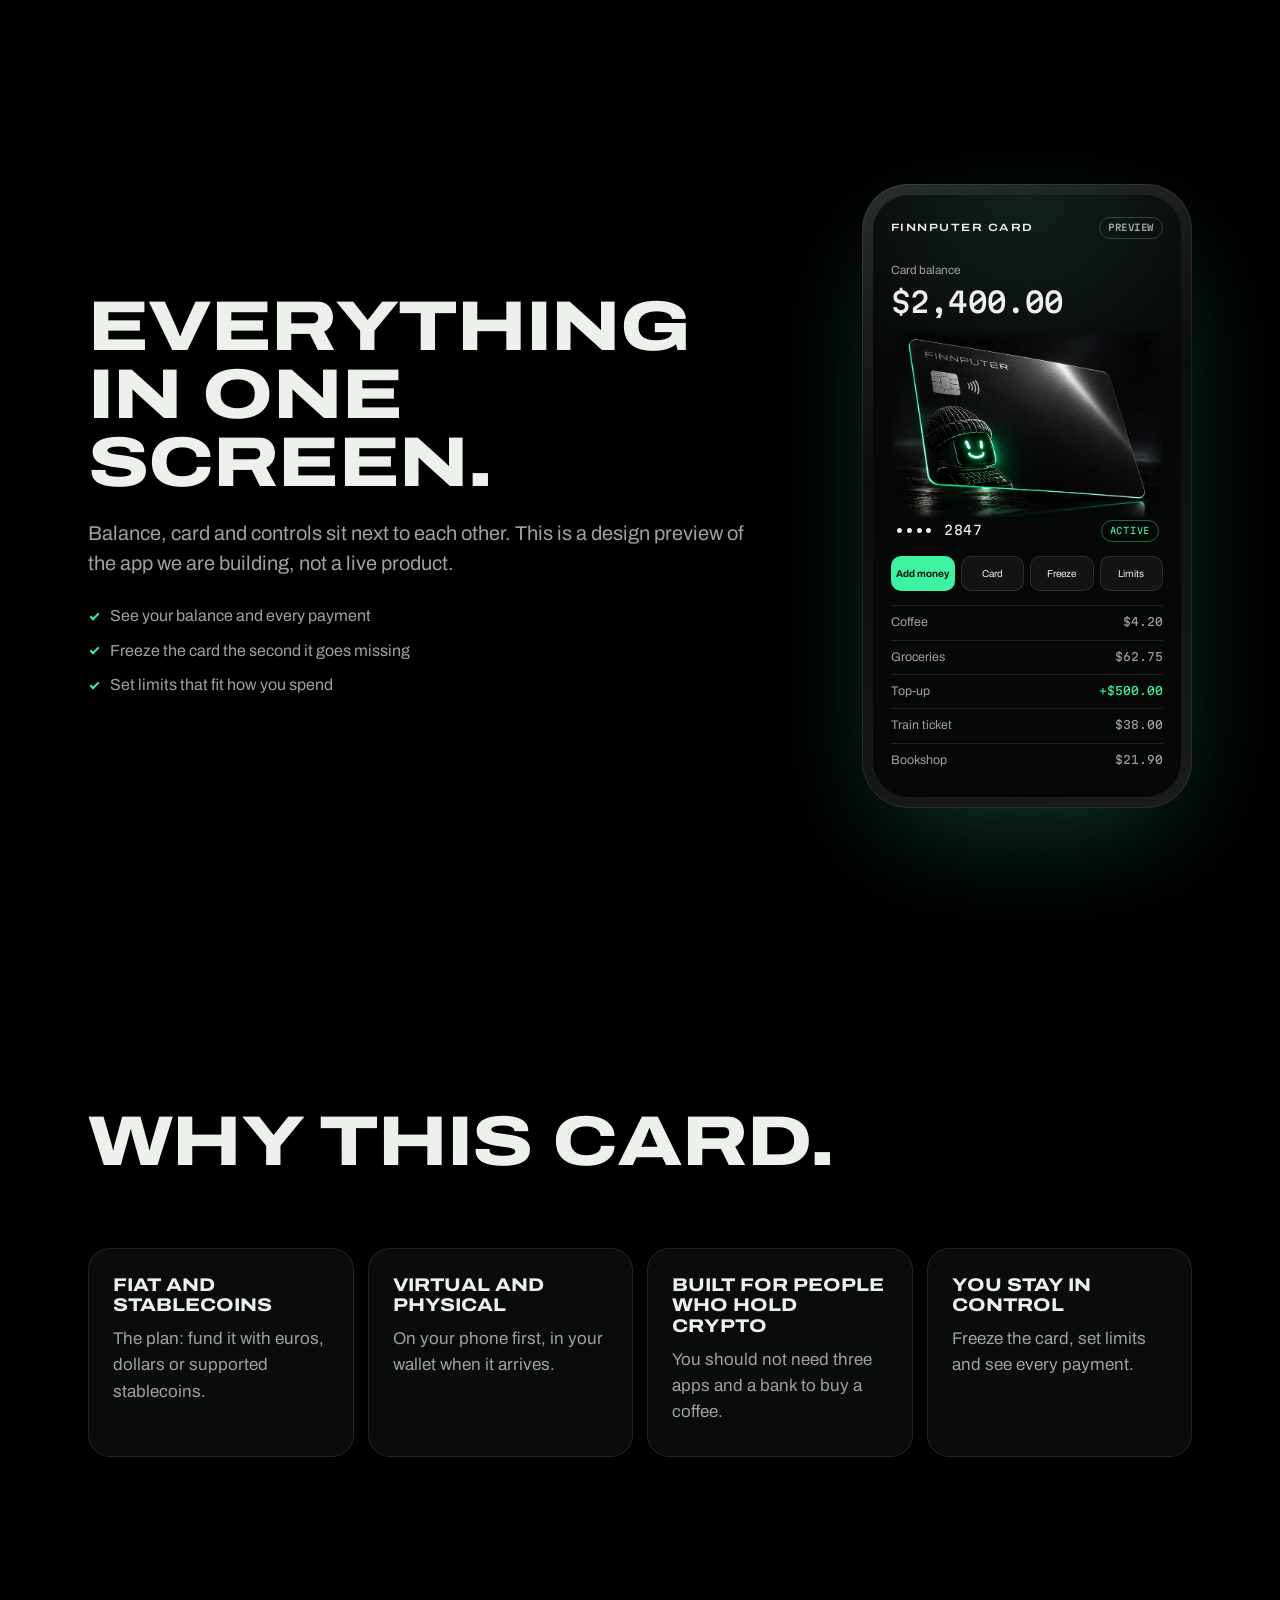
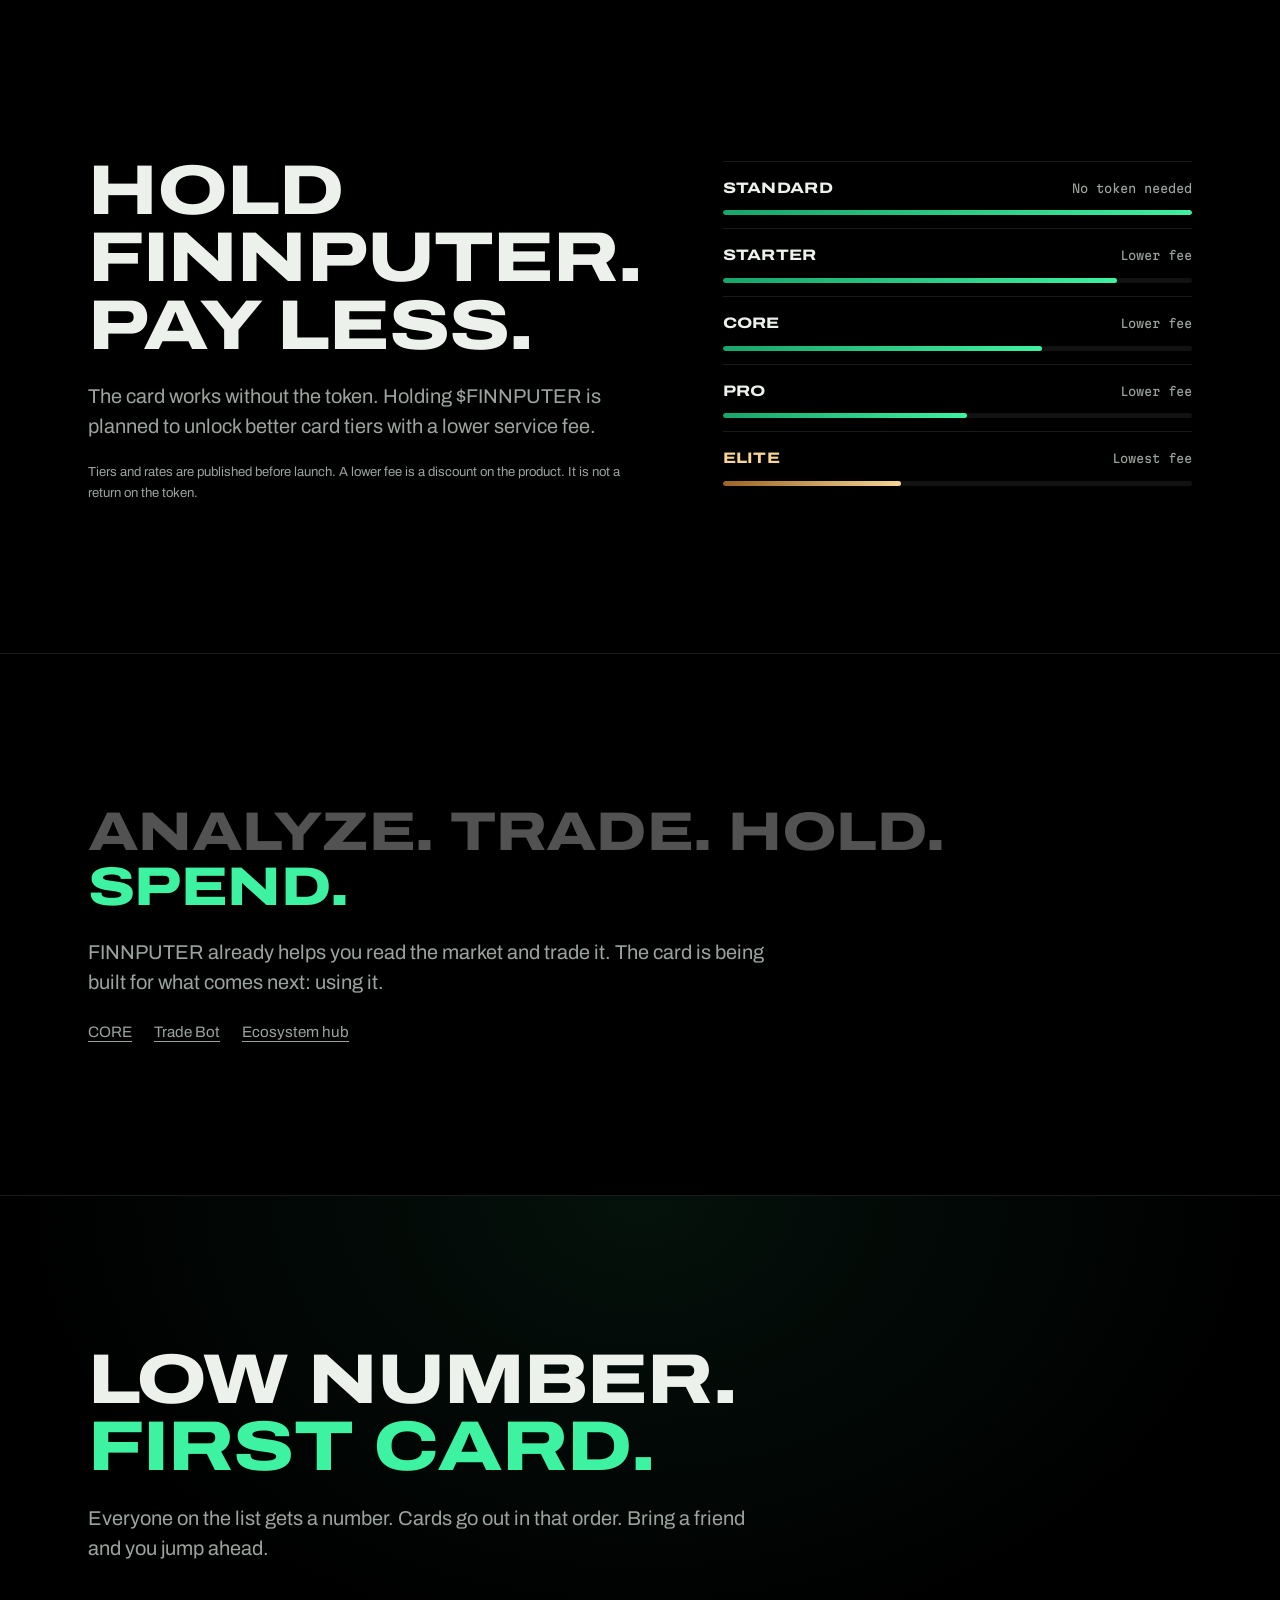
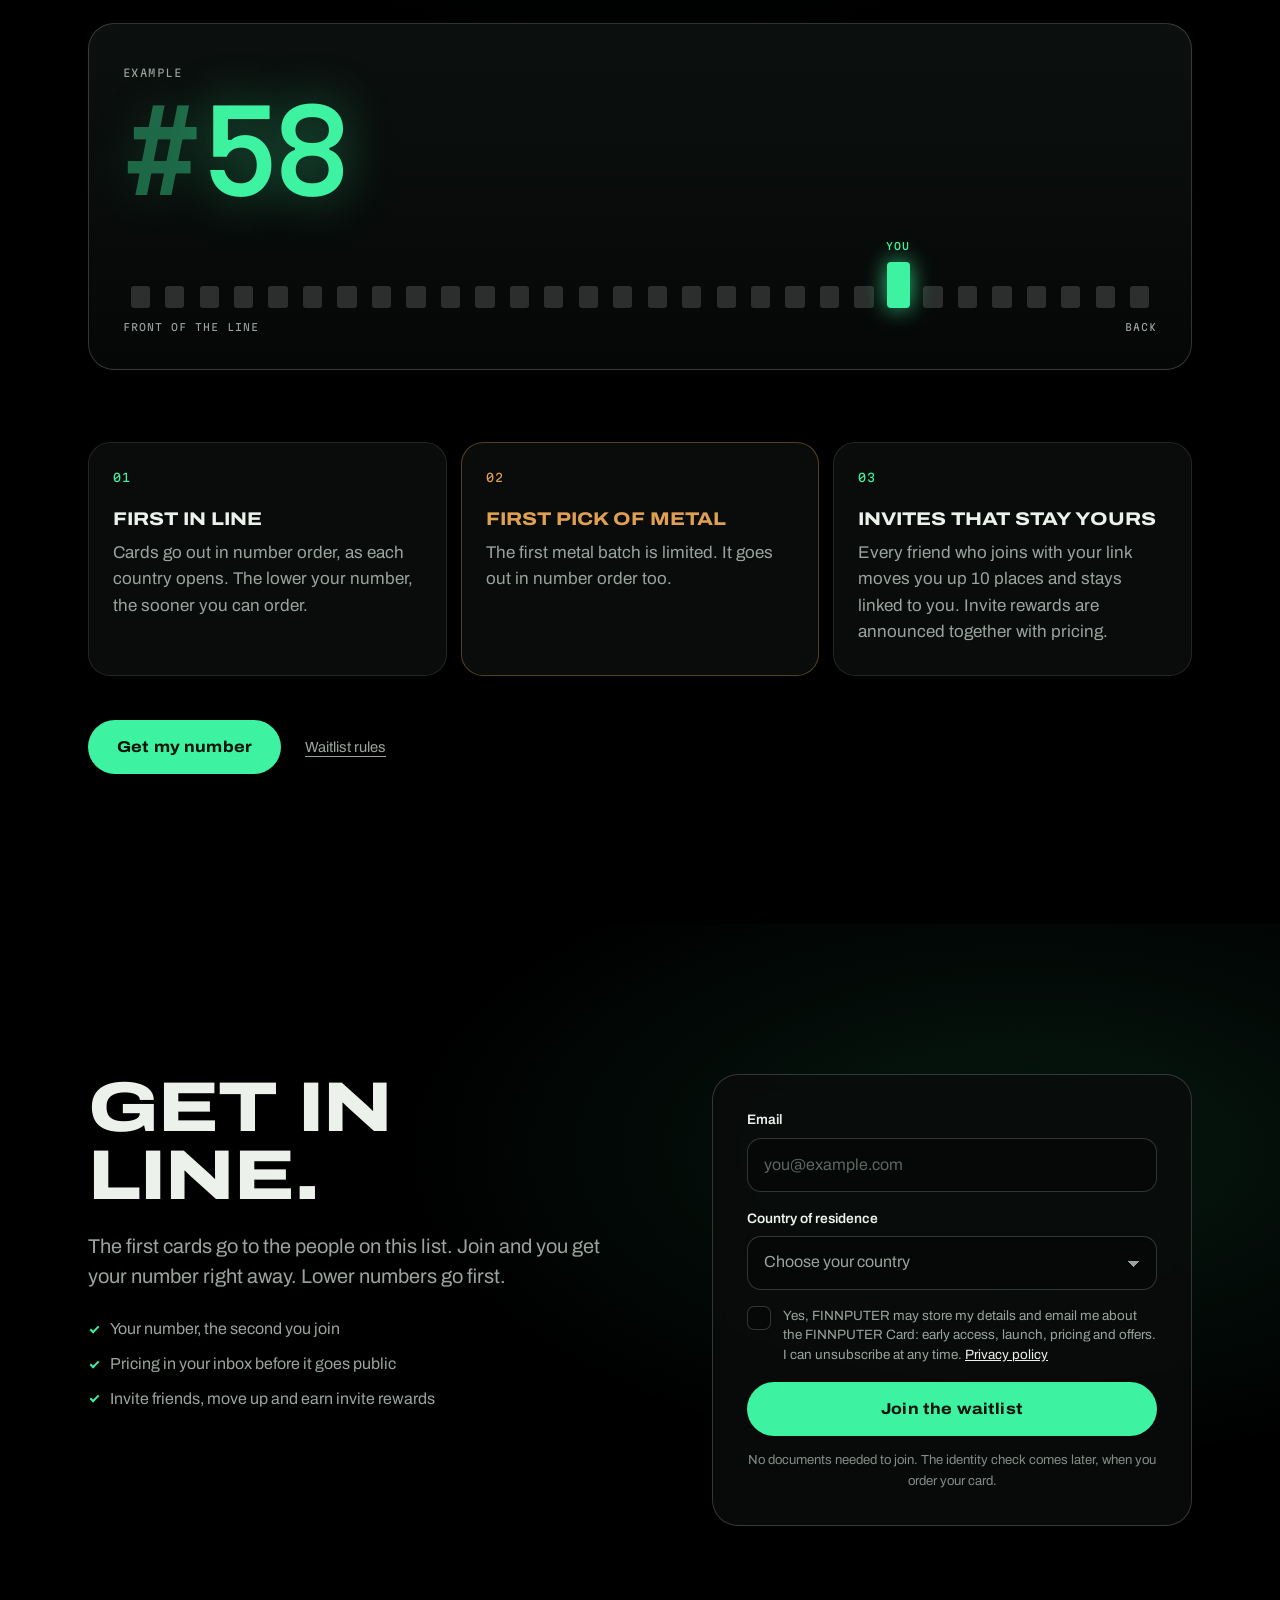
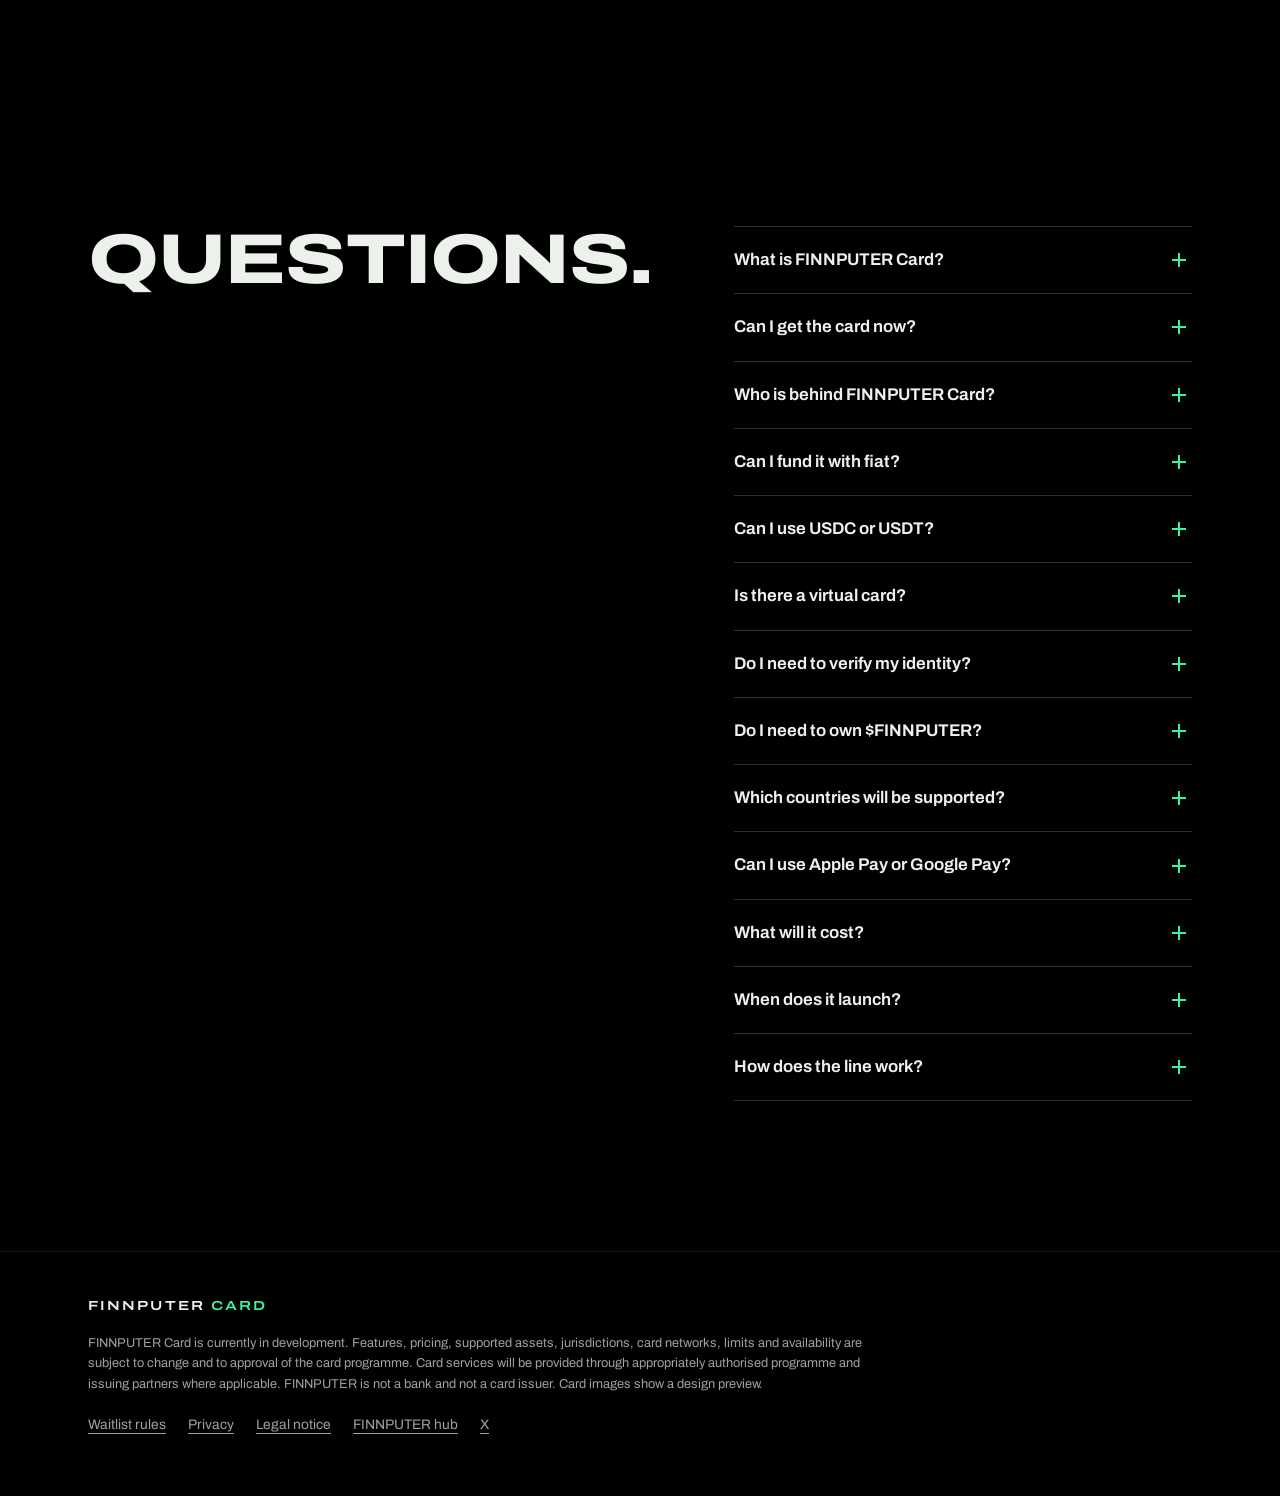
==== commit d12e44ec: "Add files via upload" ====
--- a/index.html
+++ b/index.html
@@ -40,7 +40,7 @@
 <script type="application/ld+json">{"@context":"https://schema.org","@graph":[{"@type":"Organization","@id":"https://card.finnputerdex.com/#org","name":"FINNPUTER","url":"https://hub.finnputerdex.com/","logo":{"@type":"ImageObject","url":"https://card.finnputerdex.com/assets/img/icon-512.png","width":512,"height":512},"sameAs":["https://x.com/FINNPUTER28"],"email":"card@finnputerdex.com"},{"@type":"WebSite","@id":"https://card.finnputerdex.com/#site","url":"https://card.finnputerdex.com/","name":"FINNPUTER Card","inLanguage":"en","publisher":{"@id":"https://card.finnputerdex.com/#org"}},{"@type":"WebPage","@id":"https://card.finnputerdex.com/#page","url":"https://card.finnputerdex.com/","name":"FINNPUTER Card: One Card for Fiat and Crypto | Waitlist","description":"FINNPUTER Card is a payment card in development. Fund it with euros, dollars or supported stablecoins, spend with one card. Join the waitlist for your number.","inLanguage":"en","isPartOf":{"@id":"https://card.finnputerdex.com/#site"},"about":{"@id":"https://card.finnputerdex.com/#card"},"primaryImageOfPage":{"@type":"ImageObject","url":"https://card.finnputerdex.com/assets/img/card-glow-og.jpg","width":1200,"height":675},"dateModified":"2026-10-07"},{"@type":"Service","@id":"https://card.finnputerdex.com/#card","name":"FINNPUTER Card","serviceType":"Payment card (in development)","description":"A payment card in development that is planned to be funded with euros, dollars or supported stablecoins. Virtual, physical and metal versions are planned. Not available yet. A waitlist is open.","provider":{"@id":"https://card.finnputerdex.com/#org"},"url":"https://card.finnputerdex.com/","image":"https://card.finnputerdex.com/assets/img/card-glow-og.jpg"},{"@type":"FAQPage","@id":"https://card.finnputerdex.com/#faq","mainEntity":[{"@type":"Question","name":"What is FINNPUTER Card?","acceptedAnswer":{"@type":"Answer","text":"FINNPUTER Card is a payment card in development from the FINNPUTER ecosystem. The plan: you fund it with euros, dollars or supported stablecoins and pay with it like with any other card, online and in store. A virtual, a physical and a metal card are planned."}},{"@type":"Question","name":"Can I get the card now?","acceptedAnswer":{"@type":"Answer","text":"Not yet. The card is in development and there is no launch date. You can join the waitlist today, get your number and hear first when ordering opens."}},{"@type":"Question","name":"Who is behind FINNPUTER Card?","acceptedAnswer":{"@type":"Answer","text":"FINNPUTER, the project behind the $FINNPUTER token on Solana and its analysis and trading tools. FINNPUTER is not a bank and not a card issuer. Card services will be provided through authorised programme and issuing partners."}},{"@type":"Question","name":"Can I fund it with fiat?","acceptedAnswer":{"@type":"Answer","text":"Yes, that is the plan. Bank transfer funding is planned next to supported digital assets, subject to the final card programme."}},{"@type":"Question","name":"Can I use USDC or USDT?","acceptedAnswer":{"@type":"Answer","text":"Stablecoin funding is planned. Which coins and networks are supported depends on your region and is announced before launch."}},{"@type":"Question","name":"Is there a virtual card?","acceptedAnswer":{"@type":"Answer","text":"Yes. A virtual and a physical card are planned, with a metal card to follow."}},{"@type":"Question","name":"Do I need to verify my identity?","acceptedAnswer":{"@type":"Answer","text":"Yes, when you order the card. Identity verification is part of the card programme, as with any regulated payment card. Joining the waitlist needs only your email address and your country."}},{"@type":"Question","name":"Do I need to own $FINNPUTER?","acceptedAnswer":{"@type":"Answer","text":"No. The card works without the token. Holding the token is planned to lower your service fee."}},{"@type":"Question","name":"Which countries will be supported?","acceptedAnswer":{"@type":"Answer","text":"Country availability is announced once the card programme is approved. Your answer on the waitlist helps us push for your country."}},{"@type":"Question","name":"Can I use Apple Pay or Google Pay?","acceptedAnswer":{"@type":"Answer","text":"Digital wallet support is planned where the card programme supports it."}},{"@type":"Question","name":"What will it cost?","acceptedAnswer":{"@type":"Answer","text":"Pricing is announced before launch. The waitlist sees it first."}},{"@type":"Question","name":"When does it launch?","acceptedAnswer":{"@type":"Answer","text":"There is no date yet. The waitlist hears first."}},{"@type":"Question","name":"How does the line work?","acceptedAnswer":{"@type":"Answer","text":"You get a number when you join. Lower numbers get the card first. Every friend who joins with your link moves you up 10 places and stays linked to you. Invite rewards are announced together with pricing. Cards go out in number order, as each country opens. The limited first metal batch goes out in number order too. The details are in the waitlist rules."}}],"isPartOf":{"@id":"https://card.finnputerdex.com/#page"}}]}</script>
 <link rel="preload" href="assets/fonts/archivo.woff2" as="font" type="font/woff2" crossorigin>
 <link rel="preload" as="image" href="assets/img/card-glow-1100.webp" imagesrcset="assets/img/card-glow-720.webp 720w, assets/img/card-glow-1100.webp 1100w, assets/img/card-glow-1672.webp 1672w" imagesizes="(min-width: 960px) 62vw, 130vw">
-<link rel="stylesheet" href="assets/styles.css?v=9">
+<link rel="stylesheet" href="assets/styles.css?v=10">
 <script>document.documentElement.classList.add('js')</script>
 </head>
 <body>
@@ -311,8 +311,7 @@
         <li><b>Premium member</b><span><i data-bot="premium">30</i> places up</span></li>
         <li><b>Minimum $FINNPUTER in your bot wallet</b><span><i data-bot="holder">20</i> places up</span></li>
         <li><b>Every Premium member you bring</b><span><i data-bot="premiumRef">15</i> extra places</span></li>
-        <li class="is-gold"><b><i data-bot="metalSlot">10</i> Premium members brought</b><span>Reserved place in the first metal batch</span></li>
-        <li class="is-gold"><b><i data-bot="metalFree">25</i> Premium members brought</b><span>Metal card, no card price</span></li>
+        <li class="is-gold"><b>10 FOR METAL: <i data-bot="metalSlot">10</i> Premium members brought</b><span>Front of the first metal batch, 50% off the metal card price</span></li>
       </ul>
       <p class="moves__cta"><a class="btn btn--small" id="botLink" href="https://t.me/FinnputerTradeBot" target="_blank" rel="noopener">Open the bot</a><span class="fine">Tap Card waitlist in the bot. Your status is checked there and again before cards go out.</span></p>
     </div>
@@ -382,6 +381,11 @@
         <div class="invite" id="invite" hidden>
           <h4 class="invite__title">Move up the list</h4>
           <p class="invite__text">Every friend who joins with your link moves you up <b data-boost>10</b> places.<span id="inviteRule" hidden> An invite counts once your friend has confirmed their email.</span></p>
+          <figure class="sharecard" id="shareCard" hidden>
+            <img id="shareImg" alt="The FINNPUTER metal card with your waitlist number" width="1200" height="630" decoding="async">
+            <figcaption>Your card with your number. Post it, your invite link comes with it.</figcaption>
+            <button class="btn btn--small btn--gold" type="button" id="shareSave">Save image</button>
+          </figure>
           <div class="invite__row">
             <input id="inviteLink" type="text" readonly aria-label="Your invite link">
             <button class="btn btn--small" type="button" id="inviteCopy">Copy</button>
@@ -485,6 +489,6 @@
 </aside>
 
 <script src="assets/config.js"></script>
-<script src="assets/app.js?v=8" defer></script>
+<script src="assets/app.js?v=9" defer></script>
 </body>
 </html>
--- a/assets/styles.css
+++ b/assets/styles.css
@@ -293,6 +293,9 @@
 .invite__text{margin:6px 0 0;color:var(--dim);font-size:.94rem}
 .invite__text b{color:var(--bone)}
 .invite__row{margin-top:14px;display:flex;gap:8px}
+.sharecard{margin:16px 0 0;display:grid;gap:10px;justify-items:start}
+.sharecard img{display:block;width:100%;height:auto;aspect-ratio:1200/630;border-radius:14px;border:1px solid rgba(223,160,81,.28);box-shadow:0 18px 50px -20px rgba(223,160,81,.45);background:#0b0b0a}
+.sharecard figcaption{color:var(--dim);font-size:.88rem}
 .invite__row input{flex:1;min-width:0;height:42px;padding:0 12px;border-radius:12px;border:1px solid var(--line-2);background:#060807;font-family:var(--mono);font-size:.74rem;color:var(--bone)}
 .invite__row input:focus{outline:none;border-color:var(--mint)}
 .invite__row .btn{flex:none;min-width:86px}
